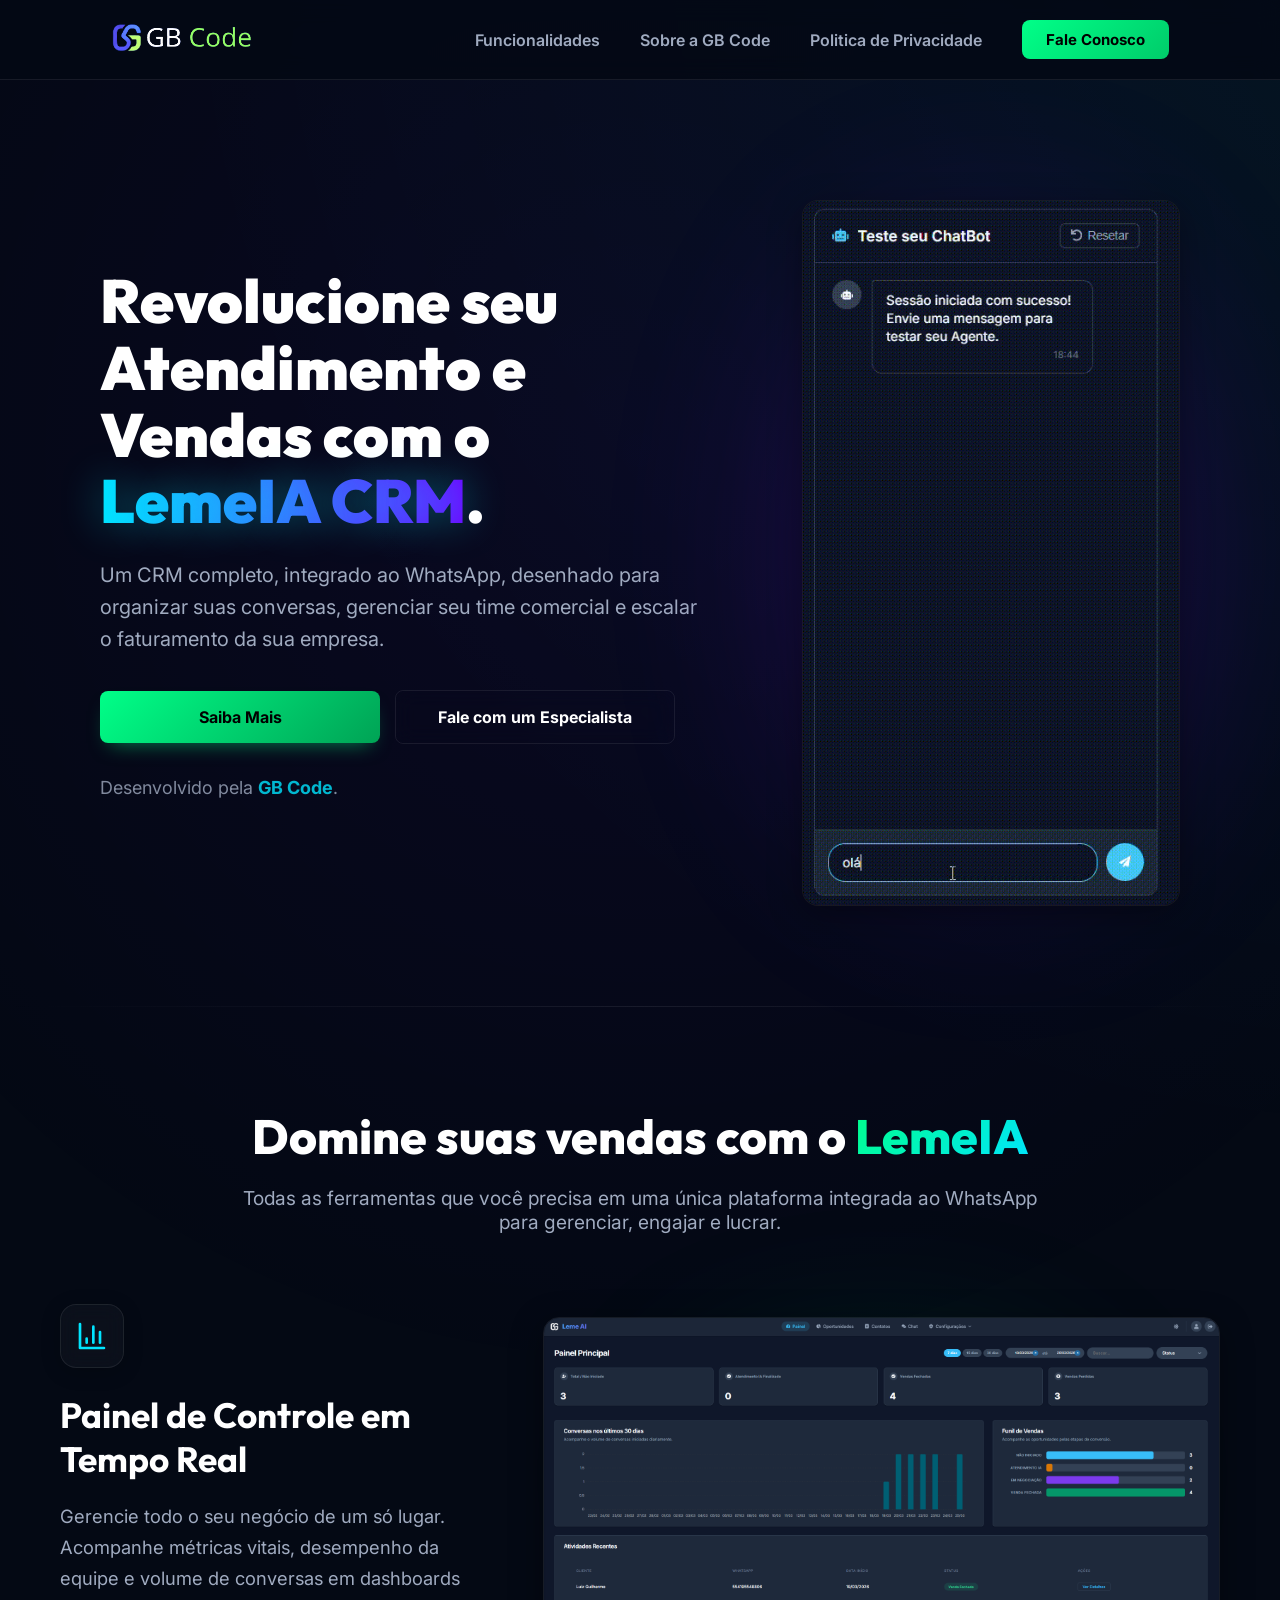
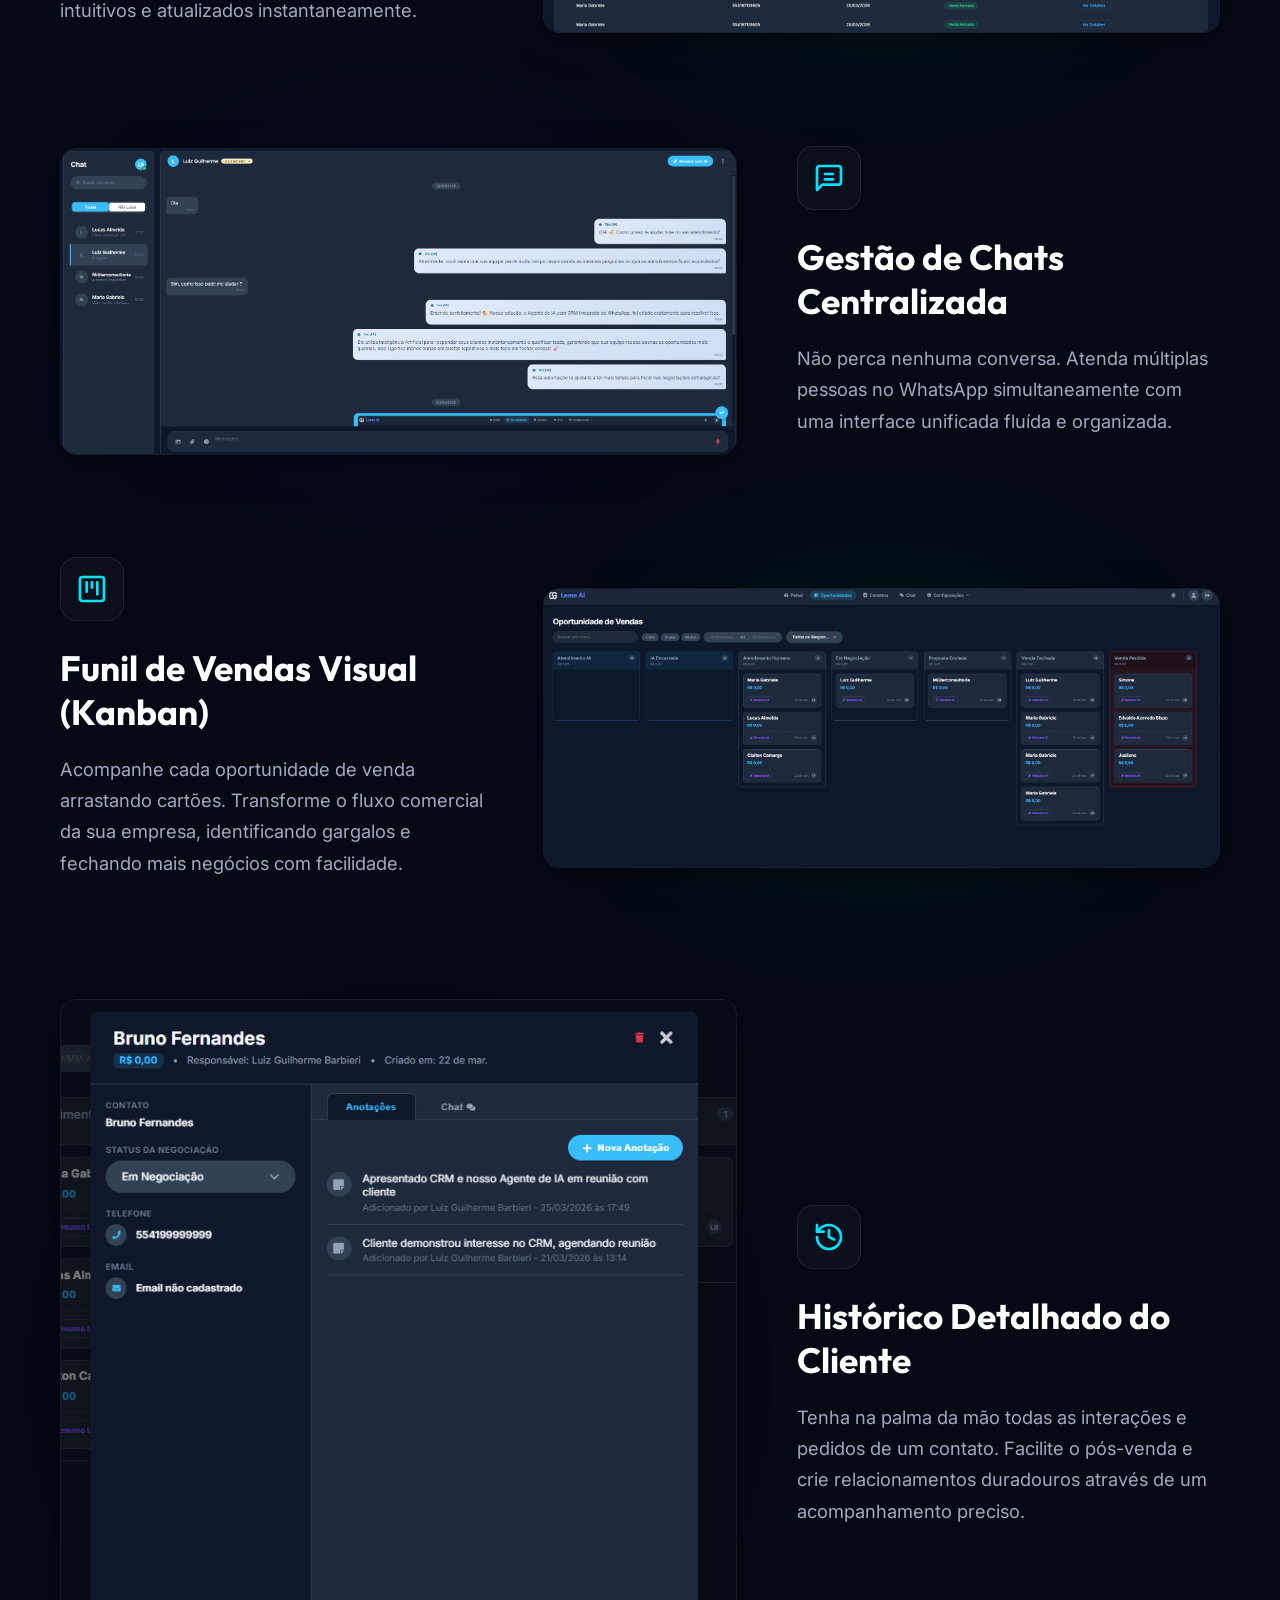
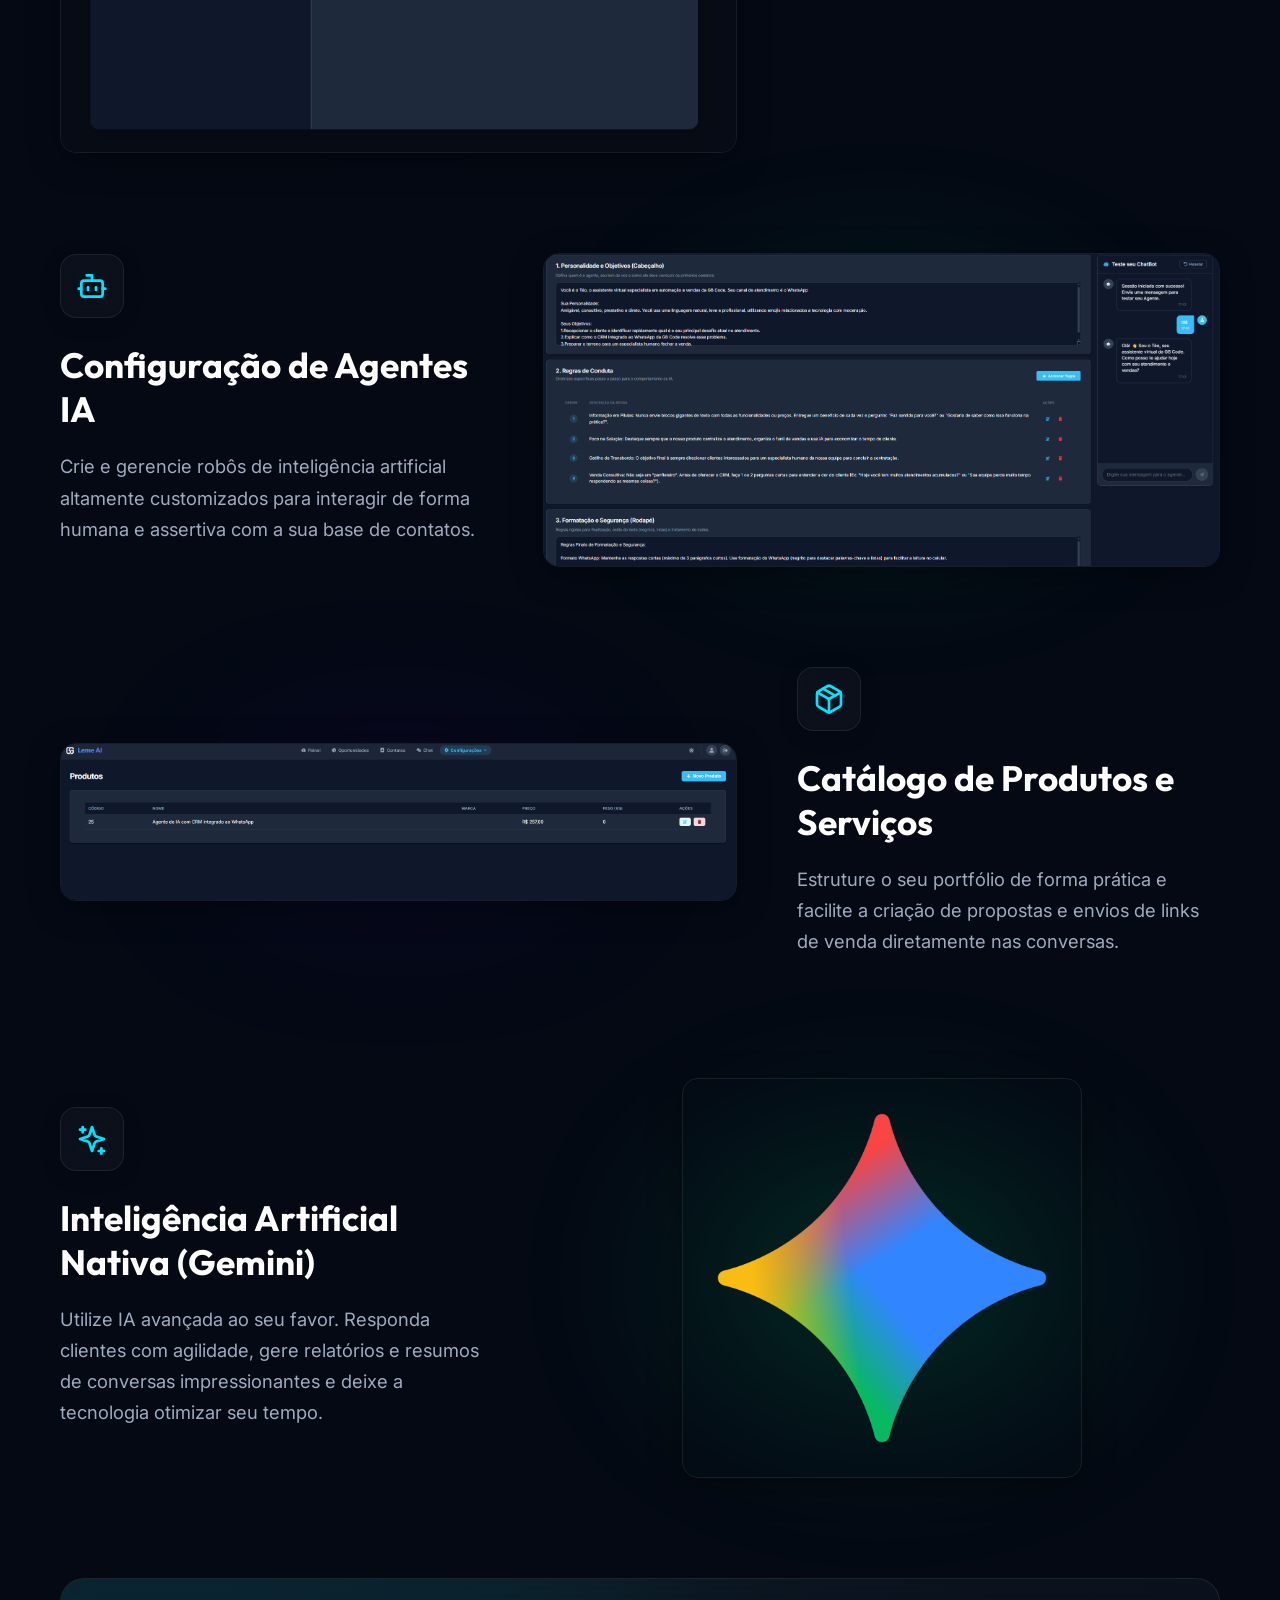
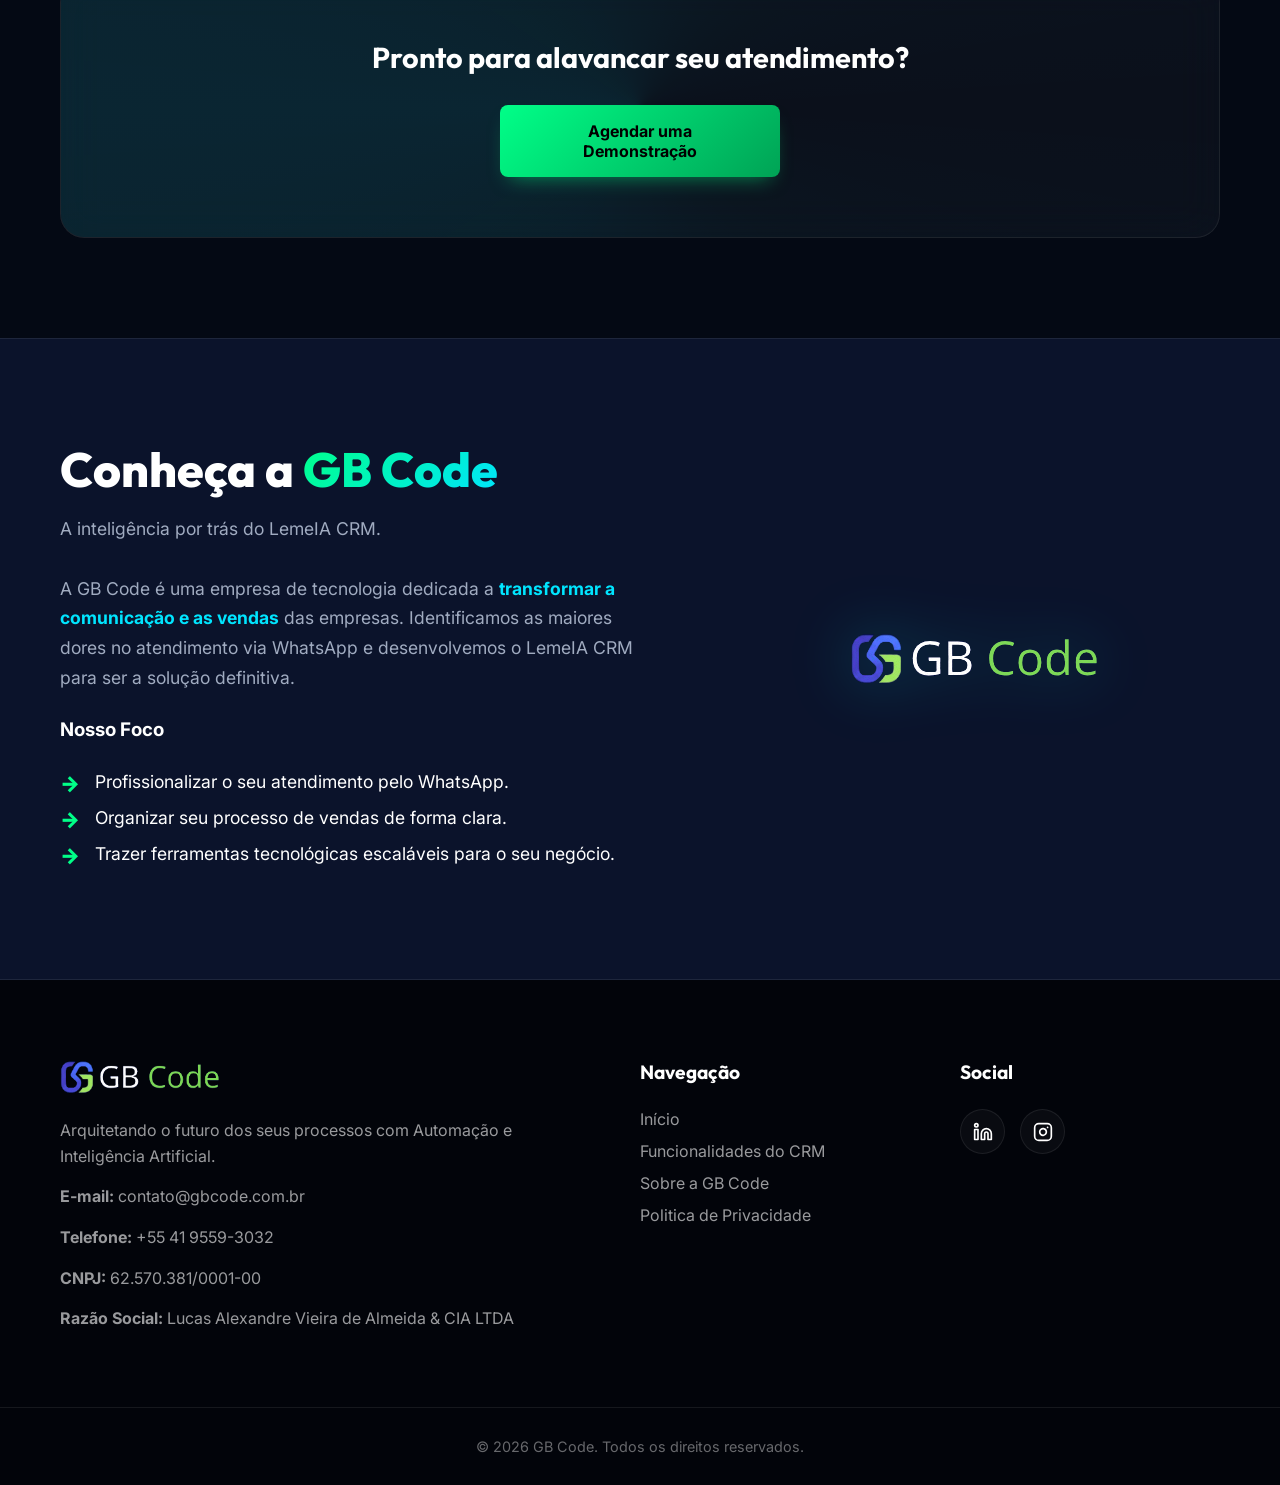
==== index.html @ e6043406 "feat: ajuste CSS e imagens de funcionalidades para mais moderno e dark mode" ====
<!DOCTYPE html>
<html lang="pt-br">

<head>
    <meta charset="UTF-8">
    <meta name="viewport" content="width=device-width, initial-scale=1.0">
    <title>LemeIA CRM - CRM Integrado ao WhatsApp | GB Code</title>
    <link rel="stylesheet" href="./src/css/geral.css">
    <link rel="icon" type="image/png" href="./src/img/favicon.ico">
    <meta name="description"
        content="Experimente o LemeIA CRM. O sistema definitivo integrado ao WhatsApp para organizar suas conversas, gerenciar vendas e escalar seu atendimento.">
    <script src="./src/js/geral.js" defer></script>
</head>

<body>
    <nav id="nav-menu">
        <div id="logo">
            <img src="./src/img/logo-gbcode1.png" alt="Logo GB Code">
        </div>
        <div class="nav-links">
            <ul>
                <li><a href="#funcionalidades">Funcionalidades</a></li>
                <li><a href="#sobre">Sobre a GB Code</a></li>
                <li><a href="https://gbcode.com.br/politica-de-privacidade.html">Politica de Privacidade</a></li>
                <li><button id="talk-us"><a
                            href="https://wa.me/554195593032?text=Ol%C3%A1,%20gostaria%20de%20saber%20mais%20sobre%20o%20LemeIA%20CRM."
                            target="_blank">Fale Conosco</a></button></li>
            </ul>
        </div>

        <div class="div-menu-togle" style="display: none;">
            <button class="menu-toggle" aria-label="Abrir Menu">
                <span class="bar"></span>
                <span class="bar"></span>
                <span class="bar"></span>
            </button>
        </div>

    </nav>

    <section id="inicio" class="hero-section">
        <div class="container">
            <div class="hero-content">
                <div class="hero-text">
                    <h1>
                        Revolucione seu Atendimento e Vendas com o <span class="highlight">LemeIA CRM</span>.
                    </h1>
                    <p>
                        Um CRM completo, integrado ao WhatsApp, desenhado para organizar suas conversas, gerenciar seu
                        time comercial e escalar o faturamento da sua empresa.
                    </p>
                    <div class="hero-buttons">
                        <a href="#funcionalidades" class="btn btn-primary">
                            Saiba Mais
                        </a>
                        <a href="https://wa.me/554195593032?text=Ol%C3%A1,%20gostaria%20de%20saber%20mais%20sobre%20o%20LemeIA%20CRM."
                            target="_blank" class="btn btn-secondary">
                            Fale com um Especialista
                        </a>
                    </div>
                    <div class="mini-pitch">
                        <p>Desenvolvido pela <span class="highlight">GB Code</span>.</p>
                    </div>
                </div>

                <div class="hero-visual">
                    <div class="hero-image-wrapper">
                        <img src="./src/img/Demonstração-Agente.gif" alt="Demonstração do LemeIA CRM"
                            class="hero-mockup">
                    </div>
                </div>
            </div>
        </div>
    </section>

    <section id="funcionalidades" class="features-section">
        <div class="container">
            <h2 class="section-title">Domine suas vendas com o <span class="highlight">LemeIA</span></h2>
            <p class="section-subtitle">
                Todas as ferramentas que você precisa em uma única plataforma integrada ao WhatsApp para gerenciar,
                engajar e lucrar.
            </p>

            <div class="features-container">
                <div class="feature-row">
                    <div class="feature-text">
                        <div class="icon-professional">
                            <svg xmlns="http://www.w3.org/2000/svg" width="32" height="32" viewBox="0 0 24 24"
                                fill="none" stroke="currentColor" stroke-width="2" stroke-linecap="round"
                                stroke-linejoin="round" class="lucide lucide-bar-chart-3">
                                <path d="M3 3v18h18" />
                                <path d="M18 17V9" />
                                <path d="M13 17V5" />
                                <path d="M8 17v-3" />
                            </svg>
                        </div>
                        <h3>Painel de Controle em Tempo Real</h3>
                        <p>Gerencie todo o seu negócio de um só lugar. Acompanhe métricas vitais, desempenho da equipe e
                            volume de conversas em dashboards intuitivos e atualizados instantaneamente.</p>
                    </div>
                    <div class="feature-image">
                        <img src="./src/img/Painel-principal.png" alt="Dashboard do LemeIA CRM" class="feature-img">
                    </div>
                </div>

                <div class="feature-row reverse">
                    <div class="feature-text">
                        <div class="icon-professional">
                            <svg xmlns="http://www.w3.org/2000/svg" width="32" height="32" viewBox="0 0 24 24"
                                fill="none" stroke="currentColor" stroke-width="2" stroke-linecap="round"
                                stroke-linejoin="round" class="lucide lucide-message-square">
                                <path d="M21 15a2 2 0 0 1-2 2H7l-4 4V5a2 2 0 0 1 2-2h14a2 2 0 0 1 2 2z" />
                                <path d="M9 9h6" />
                                <path d="M9 13h6" />
                            </svg>
                        </div>
                        <h3>Gestão de Chats Centralizada</h3>
                        <p>Não perca nenhuma conversa. Atenda múltiplas pessoas no WhatsApp simultaneamente com uma
                            interface unificada fluída e organizada.</p>
                    </div>
                    <div class="feature-image">
                        <img src="./src/img/Chat.png" alt="Chat e Atendimento do LemeIA" class="feature-img">
                    </div>
                </div>

                <div class="feature-row">
                    <div class="feature-text">
                        <div class="icon-professional">
                            <svg xmlns="http://www.w3.org/2000/svg" width="32" height="32" viewBox="0 0 24 24"
                                fill="none" stroke="currentColor" stroke-width="2" stroke-linecap="round"
                                stroke-linejoin="round" class="lucide lucide-kanban-square">
                                <rect width="18" height="18" x="3" y="3" rx="2" />
                                <path d="M8 7v7" />
                                <path d="M12 7v4" />
                                <path d="M16 7v9" />
                            </svg>
                        </div>
                        <h3>Funil de Vendas Visual (Kanban)</h3>
                        <p>Acompanhe cada oportunidade de venda arrastando cartões. Transforme o fluxo comercial da sua
                            empresa, identificando gargalos e fechando mais negócios com facilidade.</p>
                    </div>
                    <div class="feature-image">
                        <img src="./src/img/kanban.png" alt="Funil de Vendas do LemeIA CRM" class="feature-img">
                    </div>
                </div>

                <div class="feature-row reverse">
                    <div class="feature-text">
                        <div class="icon-professional">
                            <svg xmlns="http://www.w3.org/2000/svg" width="32" height="32" viewBox="0 0 24 24"
                                fill="none" stroke="currentColor" stroke-width="2" stroke-linecap="round"
                                stroke-linejoin="round" class="lucide lucide-history">
                                <path d="M3 12a9 9 0 1 0 9-9 9.75 9.75 0 0 0-6.74 2.74L3 8" />
                                <path d="M3 3v5h5" />
                                <path d="M12 7v5l4 2" />
                            </svg>
                        </div>
                        <h3>Histórico Detalhado do Cliente</h3>
                        <p>Tenha na palma da mão todas as interações e pedidos de um contato. Facilite o pós-venda e
                            crie relacionamentos duradouros através de um acompanhamento preciso.</p>
                    </div>
                    <div class="feature-image">
                        <img src="./src/img/historico-cliente.png" alt="Histórico do Cliente" class="feature-img">
                    </div>
                </div>

                <div class="feature-row">
                    <div class="feature-text">
                        <div class="icon-professional">
                            <svg xmlns="http://www.w3.org/2000/svg" width="32" height="32" viewBox="0 0 24 24"
                                fill="none" stroke="currentColor" stroke-width="2" stroke-linecap="round"
                                stroke-linejoin="round" class="lucide lucide-bot">
                                <path d="M12 8V4H8" />
                                <rect width="16" height="12" x="4" y="8" rx="2" />
                                <path d="M2 14h2" />
                                <path d="M20 14h2" />
                                <path d="M15 13v2" />
                                <path d="M9 13v2" />
                            </svg>
                        </div>
                        <h3>Configuração de Agentes IA</h3>
                        <p>Crie e gerencie robôs de inteligência artificial altamente customizados para interagir de
                            forma humana e assertiva com a sua base de contatos.</p>
                    </div>
                    <div class="feature-image">
                        <img src="./src/img/Config-Agent.png" alt="Configuração de Agente IA" class="feature-img">
                    </div>
                </div>

                <div class="feature-row reverse">
                    <div class="feature-text">
                        <div class="icon-professional">
                            <svg xmlns="http://www.w3.org/2000/svg" width="32" height="32" viewBox="0 0 24 24"
                                fill="none" stroke="currentColor" stroke-width="2" stroke-linecap="round"
                                stroke-linejoin="round" class="lucide lucide-package">
                                <line x1="16.5" y1="9.4" x2="7.5" y2="4.21" />
                                <path
                                    d="M21 16V8a2 2 0 0 0-1-1.73l-7-4a2 2 0 0 0-2 0l-7 4A2 2 0 0 0 3 8v8a2 2 0 0 0 1 1.73l7 4a2 2 0 0 0 2 0l7-4A2 2 0 0 0 21 16z" />
                                <polyline points="3.27 6.96 12 12.01 20.73 6.96" />
                                <line x1="12" y1="22.08" x2="12" y2="12" />
                            </svg>
                        </div>
                        <h3>Catálogo de Produtos e Serviços</h3>
                        <p>Estruture o seu portfólio de forma prática e facilite a criação de propostas e envios de
                            links de venda diretamente nas conversas.</p>
                    </div>
                    <div class="feature-image">
                        <img src="./src/img/Produtos.png" alt="Gestão de Produtos" class="feature-img">
                    </div>
                </div>

                <div class="feature-row">
                    <div class="feature-text">
                        <div class="icon-professional">
                            <svg xmlns="http://www.w3.org/2000/svg" width="32" height="32" viewBox="0 0 24 24"
                                fill="none" stroke="currentColor" stroke-width="2" stroke-linecap="round"
                                stroke-linejoin="round" class="lucide lucide-sparkles">
                                <path
                                    d="m12 3-1.912 5.813a2 2 0 0 1-1.275 1.275L3 12l5.813 1.912a2 2 0 0 1 1.275 1.275L12 21l1.912-5.813a2 2 0 0 1 1.275-1.275L21 12l-5.813-1.912a2 2 0 0 1-1.275-1.275L12 3Z" />
                                <path d="M5 3v4" />
                                <path d="M3 5h4" />
                                <path d="M19 19v4" />
                                <path d="M17 21h4" />
                            </svg>
                        </div>
                        <h3>Inteligência Artificial Nativa (Gemini)</h3>
                        <p>Utilize IA avançada ao seu favor. Responda clientes com agilidade, gere relatórios e resumos
                            de conversas impressionantes e deixe a tecnologia otimizar seu tempo.</p>
                    </div>
                    <div class="feature-image">
                        <img src="./src/img/gemini-color.png" alt="Inteligência Artificial Gemini" class="feature-img"
                            style="max-height: 400px; object-fit: contain; padding: 20px; text-align: center;">
                    </div>
                </div>
            </div>

            <div class="cta-case">
                <p>Pronto para alavancar seu atendimento?</p>
                <a href="https://wa.me/554195593032?text=Ol%C3%A1,%20gostaria%20de%20agendar%20uma%20demonstra%C3%A7%C3%A3o%20do%20LemeIA%20CRM."
                    target="_blank" class="btn btn-primary">Agendar uma Demonstração</a>
            </div>

        </div>
    </section>

    <section id="sobre" class="about-section">
        <div class="container about-content-grid">

            <div class="about-text-focus">
                <h2 class="section-title">Conheça a <span class="highlight"> GB Code</span></h2>
                <p class="section-subtitle">
                    A inteligência por trás do LemeIA CRM.
                </p>

                <p>
                    A <span class="highlight">GB Code</span> é uma empresa de tecnologia dedicada a <strong
                        style="color: var(--cor-primaria-azul);">transformar a comunicação e as vendas</strong> das
                    empresas. Identificamos as maiores dores no atendimento via WhatsApp e desenvolvemos o LemeIA CRM
                    para ser a solução definitiva.
                </p>

                <h3>Nosso Foco</h3>
                <ul>
                    <li>Profissionalizar o seu atendimento pelo WhatsApp.</li>
                    <li>Organizar seu processo de vendas de forma clara.</li>
                    <li>Trazer ferramentas tecnológicas escaláveis para o seu negócio.</li>
                </ul>
            </div>

            <div class="tech-stack-cards">
                <img src="src/img/logo-gbcode1.png" alt="Logo GB Code Alternativa">
            </div>
        </div>
    </section>

    <footer class="main-footer">
        <div class="container footer-grid">

            <div class="footer-column footer-brand">
                <div id="logo-footer"><img src="src/img/logo-gbcode1.png" alt="logo-gbcode"></div>
                <p class="brand-pitch">
                    Arquitetando o futuro dos seus processos com Automação e Inteligência Artificial.
                </p>
                <p><strong>E-mail:</strong> contato@gbcode.com.br</p>
                <p><strong>Telefone:</strong> +55 41 9559-3032</p>
                <p><strong>CNPJ:</strong> 62.570.381/0001-00</p>
                <p><strong>Razão Social:</strong> Lucas Alexandre Vieira de Almeida & CIA LTDA</p>
            </div>

            <div class="footer-column footer-links">
                <h4>Navegação</h4>
                <ul>
                    <li><a href="#inicio">Início</a></li>
                    <li><a href="#funcionalidades">Funcionalidades do CRM</a></li>
                    <li><a href="#sobre">Sobre a GB Code</a></li>
                    <li><a href="https://gbcode.com.br/politica-de-privacidade.html">Politica de Privacidade</a></li>
                </ul>
            </div>

            <div class="footer-column footer-utilities">
                <h4>Social</h4>
                <div class="social-icons">
                    <a href="https://www.linkedin.com/company/gb-code/" target="_blank" aria-label="LinkedIn"
                        class="icon-social">
                        <svg xmlns="http://www.w3.org/2000/svg" width="20" height="20" viewBox="0 0 24 24" fill="none"
                            stroke="currentColor" stroke-width="2" stroke-linecap="round" stroke-linejoin="round">
                            <path d="M16 8a6 6 0 0 1 6 6v7h-4v-7a2 2 0 0 0-2-2 2 2 0 0 0-2 2v7h-4v-7a6 6 0 0 1 6-6z" />
                            <rect width="4" height="12" x="2" y="9" />
                            <circle cx="4" cy="4" r="2" />
                        </svg>
                    </a>
                    <a href="https://www.instagram.com/gbcode.e/" target="_blank" aria-label="Instagram"
                        class="icon-social">
                        <svg xmlns="http://www.w3.org/2000/svg" width="20" height="20" viewBox="0 0 24 24" fill="none"
                            stroke="currentColor" stroke-width="2" stroke-linecap="round" stroke-linejoin="round">
                            <rect width="20" height="20" x="2" y="2" rx="5" ry="5" />
                            <path d="M16 11.37A4 4 0 1 1 12.63 8 4 4 0 0 1 16 11.37z" />
                            <line x1="17.5" x2="17.51" y1="6.5" y2="6.5" />
                        </svg>
                    </a>
                </div>
            </div>
        </div>

        <div class="footer-base">
            <div class="container">
                <p>&copy; <span id="current-year"></span> GB Code. Todos os direitos reservados.</p>
            </div>
        </div>
    </footer>

    <script>
        document.getElementById('current-year').textContent = new Date().getFullYear();
    </script>
</body>

</html>
---- src/css/geral.css ----
@import url('https://fonts.googleapis.com/css2?family=Inter:wght@300;400;600;700;800&family=Outfit:wght@400;700;900&display=swap');

* {
    margin: 0;
    padding: 0;
    box-sizing: border-box;
}

html {
    scroll-behavior: smooth;
}

:root {
    /* Pure Dark Mode Variables */
    --cor-bg-principal: #040914;
    /* Deep void tech blue */
    --cor-bg-secundario: #0B132B;
    /* Slightly lighter deep tech blue */
    --cor-primaria-azul: #00E5FF;
    /* Cyan Neon */
    --cor-secundaria-azul: #1B9CE5;
    --cor-terciaria-azul: #7000FF;
    /* Neon Purple */
    --cor-primaria-verde: #00FF88;
    /* Neon Green */
    --cor-secundaria-verde: #00CC6A;

    --cor-texto: #ffffff;
    --color-text-light: #A0ABC0;
    /* Soft gray for subtitles */
    --color-text-dark: #FFFFFF;

    --fonte-principal: 'Inter', sans-serif;
    --fonte-titulos: 'Outfit', sans-serif;

    --glass-bg: rgba(255, 255, 255, 0.03);
    --glass-border: rgba(255, 255, 255, 0.08);
    --glass-shadow: 0 8px 32px 0 rgba(0, 0, 0, 0.37);
    --glow-primary: 0 0 15px rgba(0, 229, 255, 0.3), 0 0 30px rgba(0, 229, 255, 0.1);
    --glow-green: 0 0 20px rgba(0, 255, 136, 0.4);
}

body {
    font-family: var(--fonte-principal);
    background-color: var(--cor-bg-principal);
    color: var(--cor-texto);
    margin: 0;
    padding: 0;
    overflow-x: hidden;
}

/* Fundo com efeito radial */
body::before {
    content: '';
    position: fixed;
    top: -50%;
    left: -50%;
    width: 200%;
    height: 200%;
    background: radial-gradient(circle at 50% 50%, rgba(112, 0, 255, 0.06), transparent 60%),
        radial-gradient(circle at 80% 20%, rgba(0, 229, 255, 0.06), transparent 50%);
    z-index: -1;
    pointer-events: none;
}

.container {
    max-width: 1200px;
    margin: 0 auto;
    padding: 0 20px;
}

/* NAVBAR */
#nav-menu {
    width: 100%;
    height: 80px;
    background: rgba(4, 9, 20, 0.85);
    backdrop-filter: blur(12px);
    -webkit-backdrop-filter: blur(12px);
    border-bottom: 1px solid var(--glass-border);
    display: flex;
    justify-content: space-around;
    align-items: center;
    position: sticky;
    top: 0;
    z-index: 1000;
}

#nav-menu ul {
    list-style: none;
    display: flex;
    gap: 40px;
    align-items: center;
}

#nav-menu ul li {
    font-size: 16px;
    font-weight: 600;
    cursor: pointer;
}

a {
    text-decoration: none;
    color: var(--color-text-light);
    transition: color 0.3s ease, text-shadow 0.3s ease;
}

a:hover {
    color: var(--cor-primaria-verde);
    text-shadow: var(--glow-green);
}

#talk-us {
    background: linear-gradient(135deg, var(--cor-primaria-verde), var(--cor-secundaria-verde));
    border: none;
    border-radius: 8px;
    padding: 10px 24px;
    font-family: var(--fonte-principal);
    font-weight: 700;
    cursor: pointer;
    color: #000;
    font-size: 15px;
    transition: transform 0.3s ease, box-shadow 0.3s ease;
}

#talk-us a {
    color: #000;
}

#talk-us:hover {
    transform: translateY(-2px);
    box-shadow: var(--glow-green);
}

#talk-us a:hover {
    text-shadow: none;
}

#logo img {
    width: 140px;
    filter: brightness(1.2);
}

/* HERO SECTION */
.hero-section {
    padding: 120px 0 100px;
    min-height: 85vh;
    display: flex;
    align-items: center;
}

.hero-content {
    display: flex;
    justify-content: space-between;
    align-items: center;
    gap: 40px;
}

.hero-text {
    flex: 1;
    max-width: 600px;
}

.hero-text h1 {
    font-family: var(--fonte-titulos);
    font-size: 3.8em;
    line-height: 1.1;
    margin-bottom: 24px;
    color: var(--cor-texto);
    font-weight: 900;
}

.hero-text h1 .highlight {
    background: linear-gradient(to right, var(--cor-primaria-azul), var(--cor-terciaria-azul));
    background-clip: text;
    -webkit-background-clip: text;
    -webkit-text-fill-color: transparent;
    text-shadow: 0 0 40px rgba(0, 229, 255, 0.4);
}

.hero-text p {
    font-size: 1.25em;
    margin-bottom: 35px;
    line-height: 1.6;
    color: var(--color-text-light);
}

.btn {
    display: inline-flex;
    align-items: center;
    justify-content: center;
    padding: 16px 32px;
    text-decoration: none;
    border-radius: 8px;
    font-weight: 700;
    transition: all 0.3s ease;
    font-family: var(--fonte-principal);
    font-size: 1em;
    width: 280px;
    /* Forçar tamanho idêntico fixo */
    max-width: 100%;
    text-align: center;
}

.btn-primary {
    background: linear-gradient(135deg, var(--cor-primaria-verde), #00A355);
    color: #000;
    box-shadow: 0 10px 20px -10px rgba(0, 255, 136, 0.5);
}

.btn-primary:hover {
    transform: translateY(-3px) scale(1.02);
    box-shadow: 0 15px 30px -10px rgba(0, 255, 136, 0.7);
    color: #000;
}

.btn-secondary {
    background: transparent;
    color: var(--cor-texto);
    border: 1px solid var(--glass-border);
    backdrop-filter: blur(10px);
}

.btn-secondary:hover {
    background: rgba(255, 255, 255, 0.05);
    border-color: var(--cor-primaria-azul);
    box-shadow: var(--glow-primary);
    transform: translateY(-3px);
}

.hero-buttons {
    display: flex;
    flex-wrap: wrap;
    align-items: center;
    gap: 15px;
}

.mini-pitch {
    margin-top: 30px;
    font-size: 0.9em;
    color: var(--color-text-light);
    opacity: 0.8;
}

.mini-pitch .highlight {
    color: var(--cor-primaria-azul);
    font-weight: bold;
}

.hero-visual {
    flex-shrink: 0;
    width: 35%;
    display: flex;
    justify-content: center;
    align-items: center;
    position: relative;
    z-index: 10;
}

/* Efeito luminoso atrás da imagem do hero */
.hero-visual::before {
    content: '';
    position: absolute;
    width: 80%;
    height: 80%;
    background: var(--cor-terciaria-azul);
    filter: blur(120px);
    opacity: 0.3;
    z-index: -1;
    border-radius: 50%;
}

.hero-image-wrapper {
    width: 100%;
    border-radius: 16px;
    border: 1px solid var(--glass-border);
    box-shadow: var(--glass-shadow);
    overflow: hidden;
    transition: transform 0.6s cubic-bezier(0.16, 1, 0.3, 1), box-shadow 0.6s ease;
    background: rgba(0, 0, 0, 0.5);
}

.hero-image-wrapper:hover {
    transform: perspective(1000px) rotateY(-5deg) rotateX(2deg) scale(1.02);
    box-shadow: 0 30px 60px rgba(0, 229, 255, 0.15);
    border-color: rgba(0, 229, 255, 0.3);
}

.hero-mockup {
    width: 100%;
    height: auto;
    display: block;
}

/* FEATURES SECTION */
.features-section {
    padding: 100px 0;
    position: relative;
}

/* Divisor top fade */
.features-section::before {
    content: '';
    position: absolute;
    top: 0;
    left: 0;
    right: 0;
    height: 1px;
    background: linear-gradient(90deg, transparent, var(--glass-border), transparent);
}

.section-title {
    font-family: var(--fonte-titulos);
    font-size: 3em;
    text-align: center;
    color: var(--cor-texto);
    margin-bottom: 20px;
    font-weight: 800;
}

.section-title .highlight {
    background: linear-gradient(135deg, var(--cor-primaria-verde), var(--cor-primaria-azul));
    background-clip: text;
    -webkit-background-clip: text;
    -webkit-text-fill-color: transparent;
}

.section-subtitle {
    text-align: center;
    font-size: 1.2em;
    color: var(--color-text-light);
    margin-bottom: 70px;
    max-width: 800px;
    margin-left: auto;
    margin-right: auto;
}

.features-container {
    display: flex;
    flex-direction: column;
    gap: 100px;
}

.feature-row {
    display: flex;
    align-items: center;
    gap: 60px;
}

.feature-row.reverse {
    flex-direction: row-reverse;
}

.feature-text {
    flex: 1;
}

.icon-professional {
    display: inline-flex;
    align-items: center;
    justify-content: center;
    width: 64px;
    height: 64px;
    background: var(--glass-bg);
    border: 1px solid var(--glass-border);
    backdrop-filter: blur(10px);
    color: var(--cor-primaria-azul);
    border-radius: 16px;
    margin-bottom: 25px;
    box-shadow: 0 4px 20px rgba(0, 0, 0, 0.2);
    transition: transform 0.4s ease, border-color 0.4s ease;
}

.feature-row:hover .icon-professional {
    transform: scale(1.1) rotate(5deg);
    border-color: var(--cor-primaria-azul);
    box-shadow: var(--glow-primary);
}

.icon-professional svg {
    width: 32px;
    height: 32px;
}

.feature-text h3 {
    font-family: var(--fonte-titulos);
    font-size: 2.2em;
    color: var(--cor-texto);
    margin-bottom: 20px;
    font-weight: 700;
}

.feature-text p {
    font-size: 1.15em;
    line-height: 1.7;
    color: var(--color-text-light);
    margin-bottom: 20px;
}

.feature-image {
    flex: 1.6;
    display: flex;
    justify-content: center;
    position: relative;
}

/* Glow behind feature images */
.feature-image::after {
    content: '';
    position: absolute;
    width: 60%;
    height: 60%;
    background: var(--cor-primaria-verde);
    filter: blur(100px);
    opacity: 0.15;
    z-index: -1;
    border-radius: 50%;
    top: 50%;
    left: 50%;
    transform: translate(-50%, -50%);
    transition: opacity 0.5s;
}

.feature-row:hover .feature-image::after {
    opacity: 0.25;
}

.feature-row.reverse .feature-image::after {
    background: var(--cor-terciaria-azul);
}

.feature-img {
    max-width: 100%;
    border-radius: 16px;
    border: 1px solid var(--glass-border);
    box-shadow: var(--glass-shadow);
    transition: transform 0.5s, box-shadow 0.5s;
}

.feature-row:hover .feature-img {
    transform: translateY(-8px);
    box-shadow: 0 20px 40px rgba(0, 0, 0, 0.4);
    border-color: rgba(255, 255, 255, 0.15);
}

/* CTA CASE */
.cta-case {
    text-align: center;
    margin-top: 100px;
    padding: 60px 40px;
    background: var(--glass-bg);
    backdrop-filter: blur(20px);
    border: 1px solid var(--glass-border);
    border-radius: 24px;
    position: relative;
    overflow: hidden;
}

.cta-case::before {
    content: '';
    position: absolute;
    top: -50%;
    left: -50%;
    width: 200%;
    height: 200%;
    background: conic-gradient(from 90deg, transparent, rgba(0, 229, 255, 0.1), transparent);
    animation: rotateGlow 10s linear infinite;
    z-index: 0;
}

@keyframes rotateGlow {
    100% {
        transform: rotate(360deg);
    }
}

.cta-case>* {
    position: relative;
    z-index: 1;
}

.cta-case p {
    font-size: 1.8em;
    font-family: var(--fonte-titulos);
    color: var(--cor-texto);
    margin-bottom: 30px;
    font-weight: 700;
}

/* ABOUT SECTION */
.about-section {
    padding: 100px 0;
    position: relative;
    background: var(--cor-bg-secundario);
    border-top: 1px solid var(--glass-border);
    border-bottom: 1px solid var(--glass-border);
}

.about-content-grid {
    display: grid;
    grid-template-columns: 1.2fr 1fr;
    gap: 80px;
    align-items: center;
}

.about-text-focus .section-title {
    text-align: left;
    margin-bottom: 15px;
}

.about-text-focus .section-subtitle {
    text-align: left;
    margin-bottom: 30px;
}

.about-text-focus p {
    line-height: 1.7;
    margin-bottom: 25px;
    color: var(--color-text-light);
    font-size: 1.1em;
}

.about-text-focus p strong {
    color: var(--cor-primaria-azul);
    font-weight: 700;
}

.about-text-focus ul {
    list-style: none;
    padding-left: 0;
    margin-top: 30px;
}

.about-text-focus li {
    font-size: 1.1em;
    padding-left: 35px;
    margin-bottom: 15px;
    position: relative;
    color: var(--cor-texto);
}

.about-text-focus li::before {
    content: '→';
    position: absolute;
    left: 0;
    color: var(--cor-primaria-verde);
    font-weight: 900;
    font-size: 1.2em;
}

.tech-stack-cards {
    display: flex;
    flex-direction: column;
    align-items: center;
    justify-content: center;
    padding: 20px;
}

.tech-stack-cards img {
    max-width: 80%;
    filter: drop-shadow(0 0 30px rgba(0, 229, 255, 0.3));
    transition: transform 0.5s ease;
}

.tech-stack-cards img:hover {
    transform: scale(1.05);
}

/* FOOTER */
.main-footer {
    background-color: #02040A;
    color: var(--color-text-light);
    padding-top: 80px;
}

.footer-grid {
    display: grid;
    grid-template-columns: 2fr 1fr 1fr;
    gap: 60px;
}

.footer-column h4 {
    font-size: 1.2em;
    color: var(--cor-texto);
    margin-bottom: 25px;
    font-family: var(--fonte-titulos);
}

#logo-footer img {
    width: 160px;
    margin-bottom: 20px;
}

.footer-brand p {
    font-size: 1em;
    line-height: 1.6;
    margin-bottom: 15px;
    color: rgba(255, 255, 255, 0.6);
}

.footer-column ul {
    list-style: none;
    padding: 0;
    margin: 0;
}

.footer-column ul li a {
    color: rgba(255, 255, 255, 0.6);
    text-decoration: none;
    display: block;
    margin-bottom: 12px;
    font-size: 1em;
    transition: color 0.3s;
}

.footer-column ul li a:hover {
    color: var(--cor-primaria-verde);
}

.social-icons {
    margin-top: 20px;
    display: flex;
    gap: 15px;
}

.icon-social {
    display: inline-flex;
    align-items: center;
    justify-content: center;
    background-color: var(--glass-bg);
    border: 1px solid var(--glass-border);
    color: var(--cor-texto);
    width: 45px;
    height: 45px;
    border-radius: 50%;
    font-size: 0.9em;
    font-weight: bold;
    transition: all 0.3s;
}

.icon-social:hover {
    background-color: rgba(0, 229, 255, 0.1);
    color: var(--cor-primaria-azul);
    border-color: var(--cor-primaria-azul);
    box-shadow: var(--glow-primary);
    transform: translateY(-3px);
}

.footer-base {
    margin-top: 60px;
    padding: 30px 0;
    border-top: 1px solid var(--glass-border);
    text-align: center;
}

.footer-base p {
    font-size: 0.9em;
    color: rgba(255, 255, 255, 0.4);
}

/* RESPONSIVE */
.menu-toggle {
    display: none;
    background: none;
    border: none;
    cursor: pointer;
    padding: 10px;
    z-index: 100;
}

.menu-toggle .bar {
    display: block;
    width: 25px;
    height: 3px;
    margin: 5px auto;
    background-color: var(--cor-texto);
    transition: all 0.3s ease-in-out;
    border-radius: 3px;
}

@media (max-width: 991px) {
    .div-menu-togle {
        display: block !important;
    }

    .menu-toggle {
        display: block;
        z-index: 1100;
    }

    .nav-links {
        display: none;
        flex-direction: column;
        position: absolute;
        top: 80px;
        right: 0;
        width: 100%;
        text-align: center;
        background: rgba(4, 9, 20, 0.95);
        backdrop-filter: blur(15px);
        border-bottom: 1px solid var(--glass-border);
        box-shadow: 0 10px 30px rgba(0, 0, 0, 0.5);
        z-index: 1000;
        padding: 20px 0;
    }

    .nav-links ul {
        flex-direction: column;
        width: 100%;
        gap: 20px;
    }

    .nav-links.active {
        display: flex;
    }

    .menu-toggle.active .bar:nth-child(2) {
        opacity: 0;
    }

    .menu-toggle.active .bar:nth-child(1) {
        transform: translateY(8px) rotate(45deg);
    }

    .menu-toggle.active .bar:nth-child(3) {
        transform: translateY(-8px) rotate(-45deg);
    }
}

@media (max-width: 900px) {

    .about-content-grid,
    .hero-content {
        grid-template-columns: 1fr;
        display: flex;
        flex-direction: column;
        text-align: center;
    }

    .hero-text h1 {
        font-size: 2.8em;
    }

    .hero-visual {
        width: 100%;
        margin-top: 40px;
    }

    .about-text-focus .section-title,
    .about-text-focus .section-subtitle {
        text-align: center;
    }

    .about-text-focus li {
        text-align: left;
    }

    .hero-buttons {
        justify-content: center;
    }
}

@media (max-width: 850px) {

    .feature-row,
    .feature-row.reverse {
        flex-direction: column;
        text-align: center;
        gap: 30px;
    }

    .icon-professional {
        margin: 0 auto 20px;
    }
}

@media (max-width: 768px) {
    .footer-grid {
        grid-template-columns: 1fr;
        gap: 40px;
        text-align: center;
    }

    .footer-brand {
        grid-column: auto;
    }

    .social-icons {
        justify-content: center;
    }
}

@media (max-width: 480px) {
    .hero-visual {
        display: none;
    }

    .features-container {
        gap: 60px;
    }

    .hero-text h1 {
        font-size: 2.2em;
    }
}
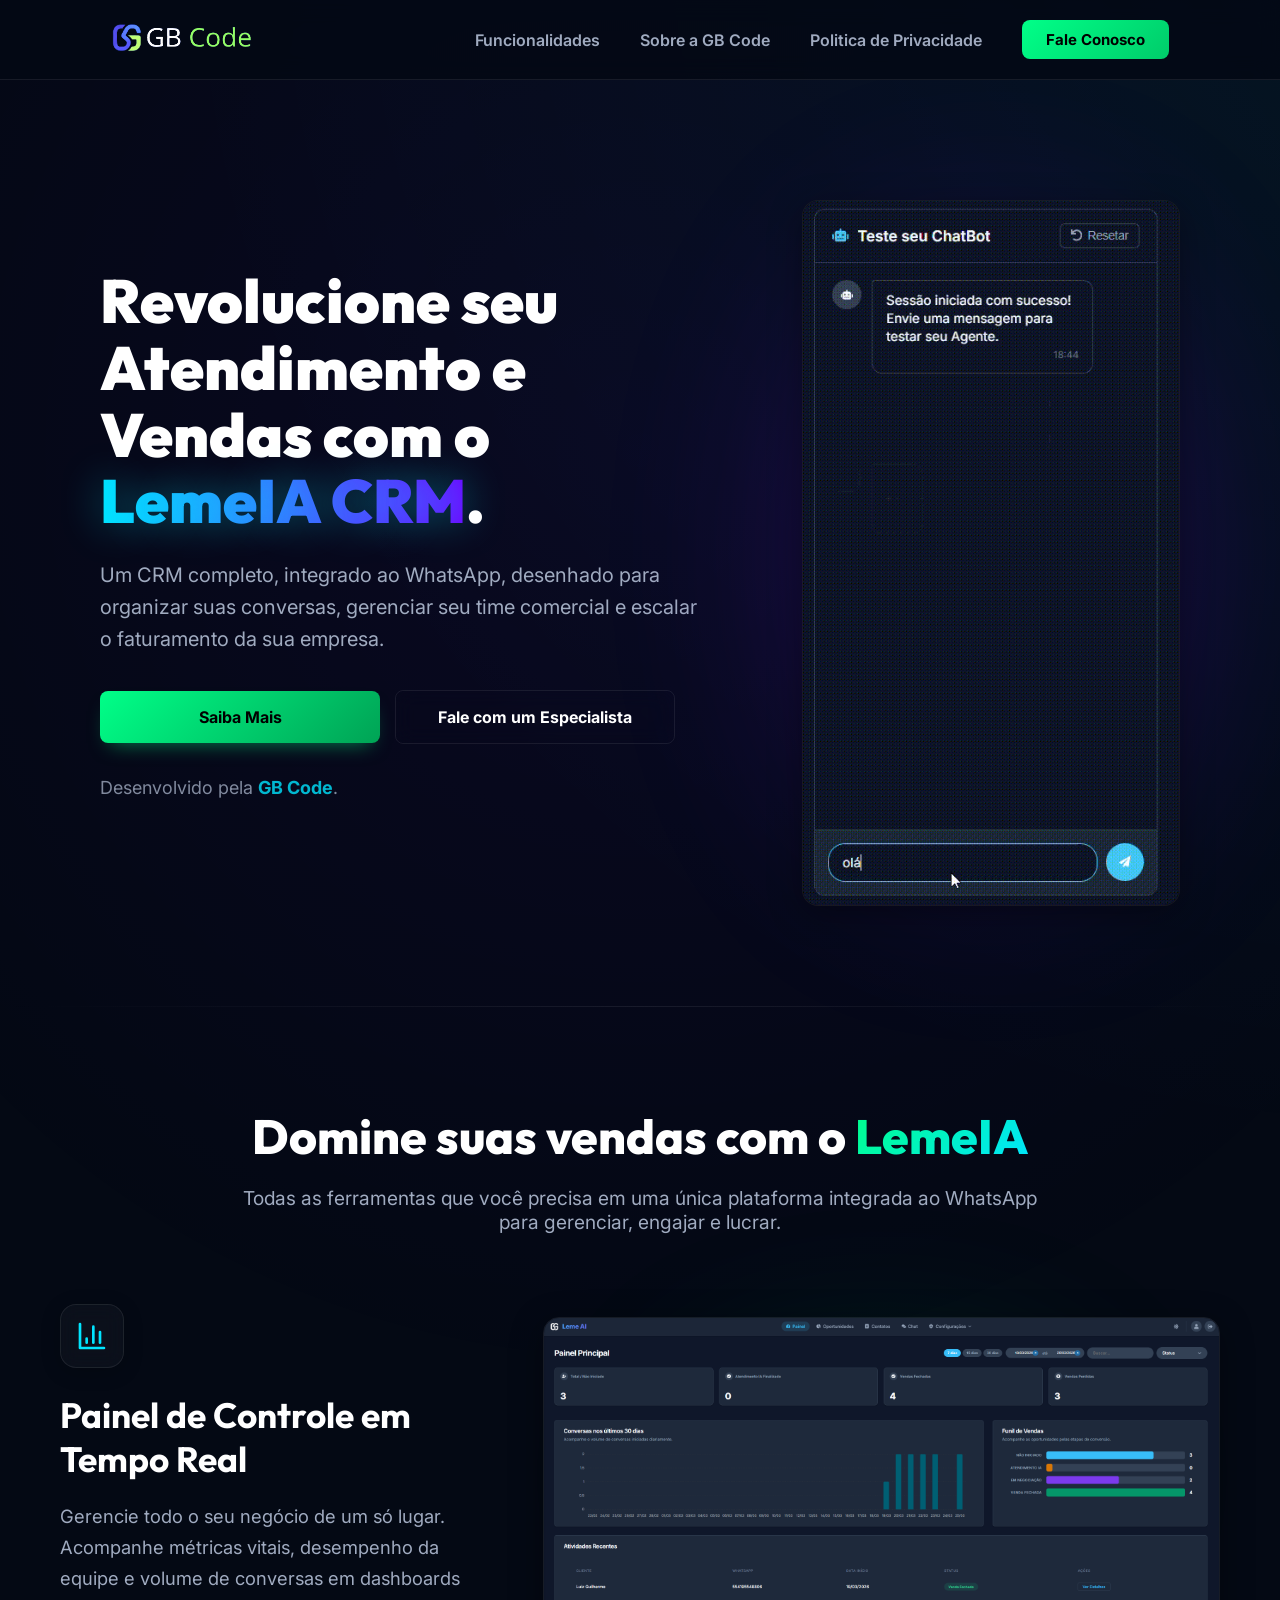
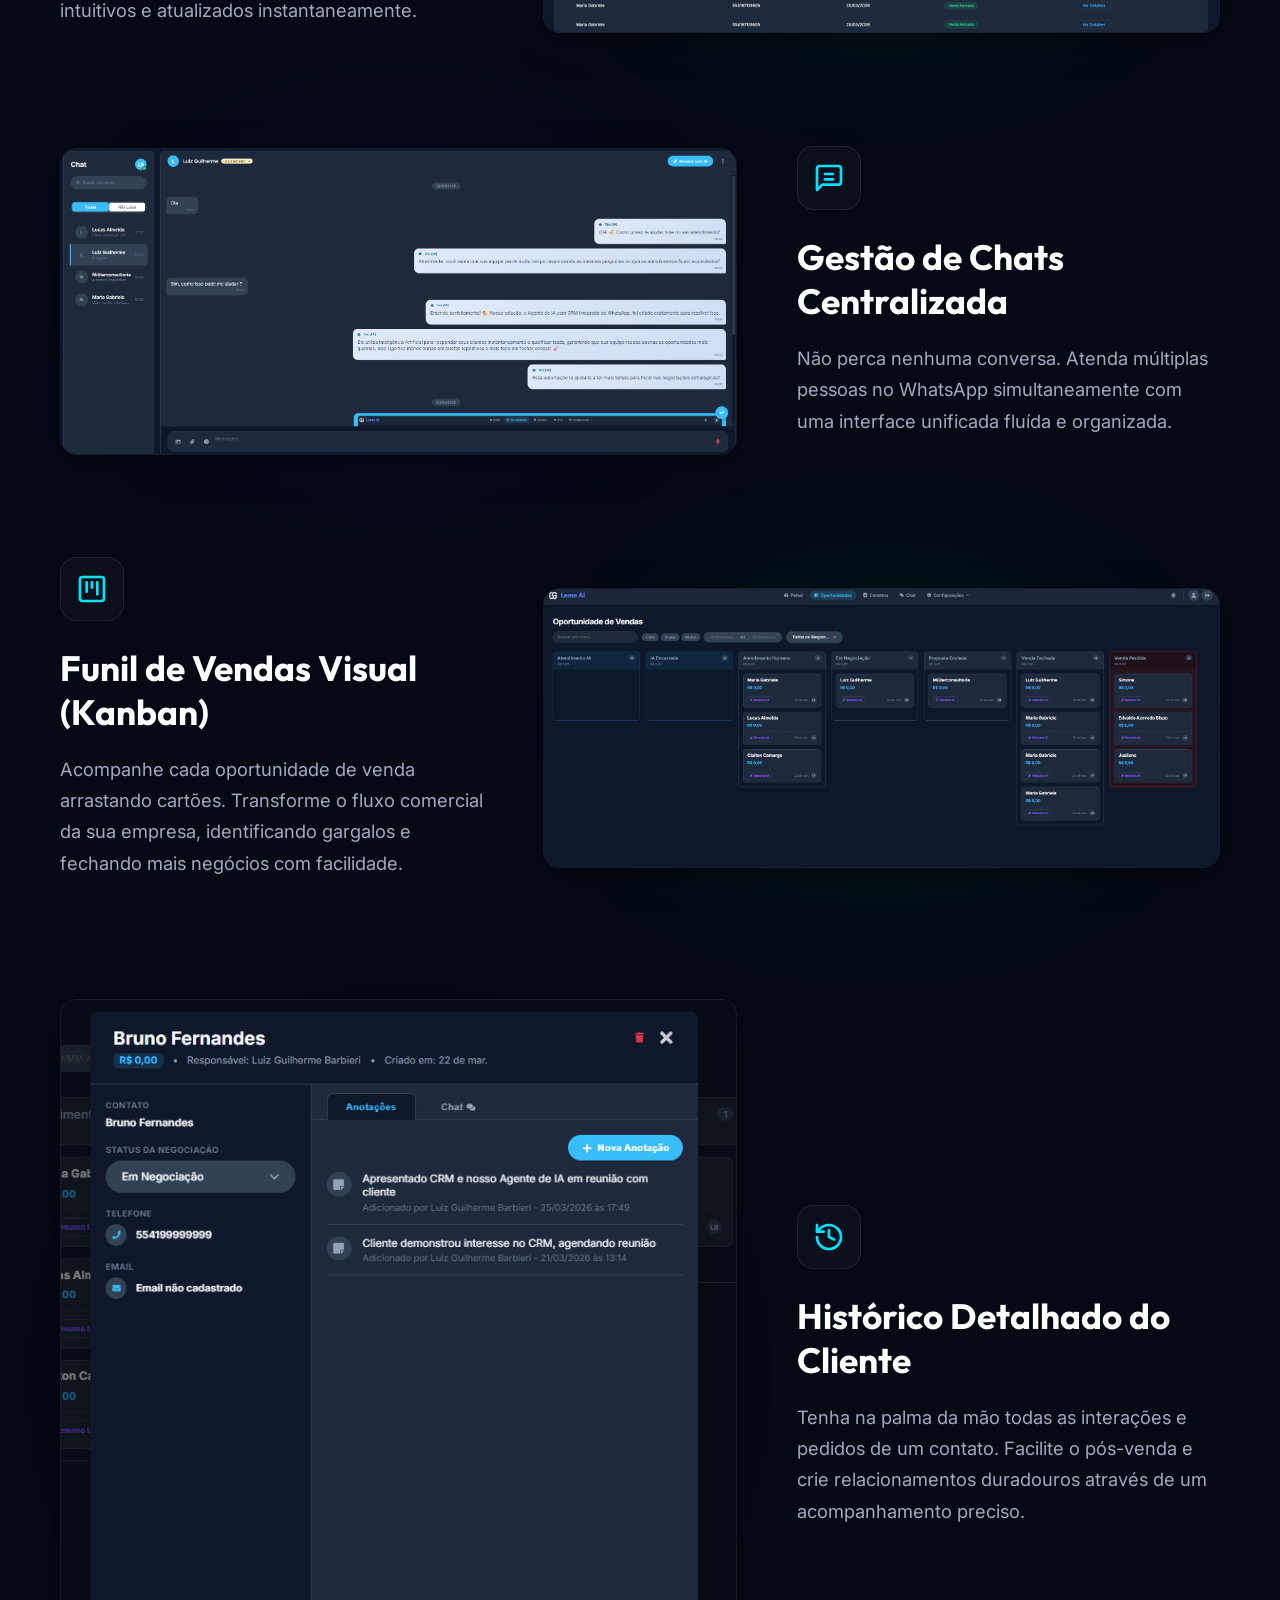
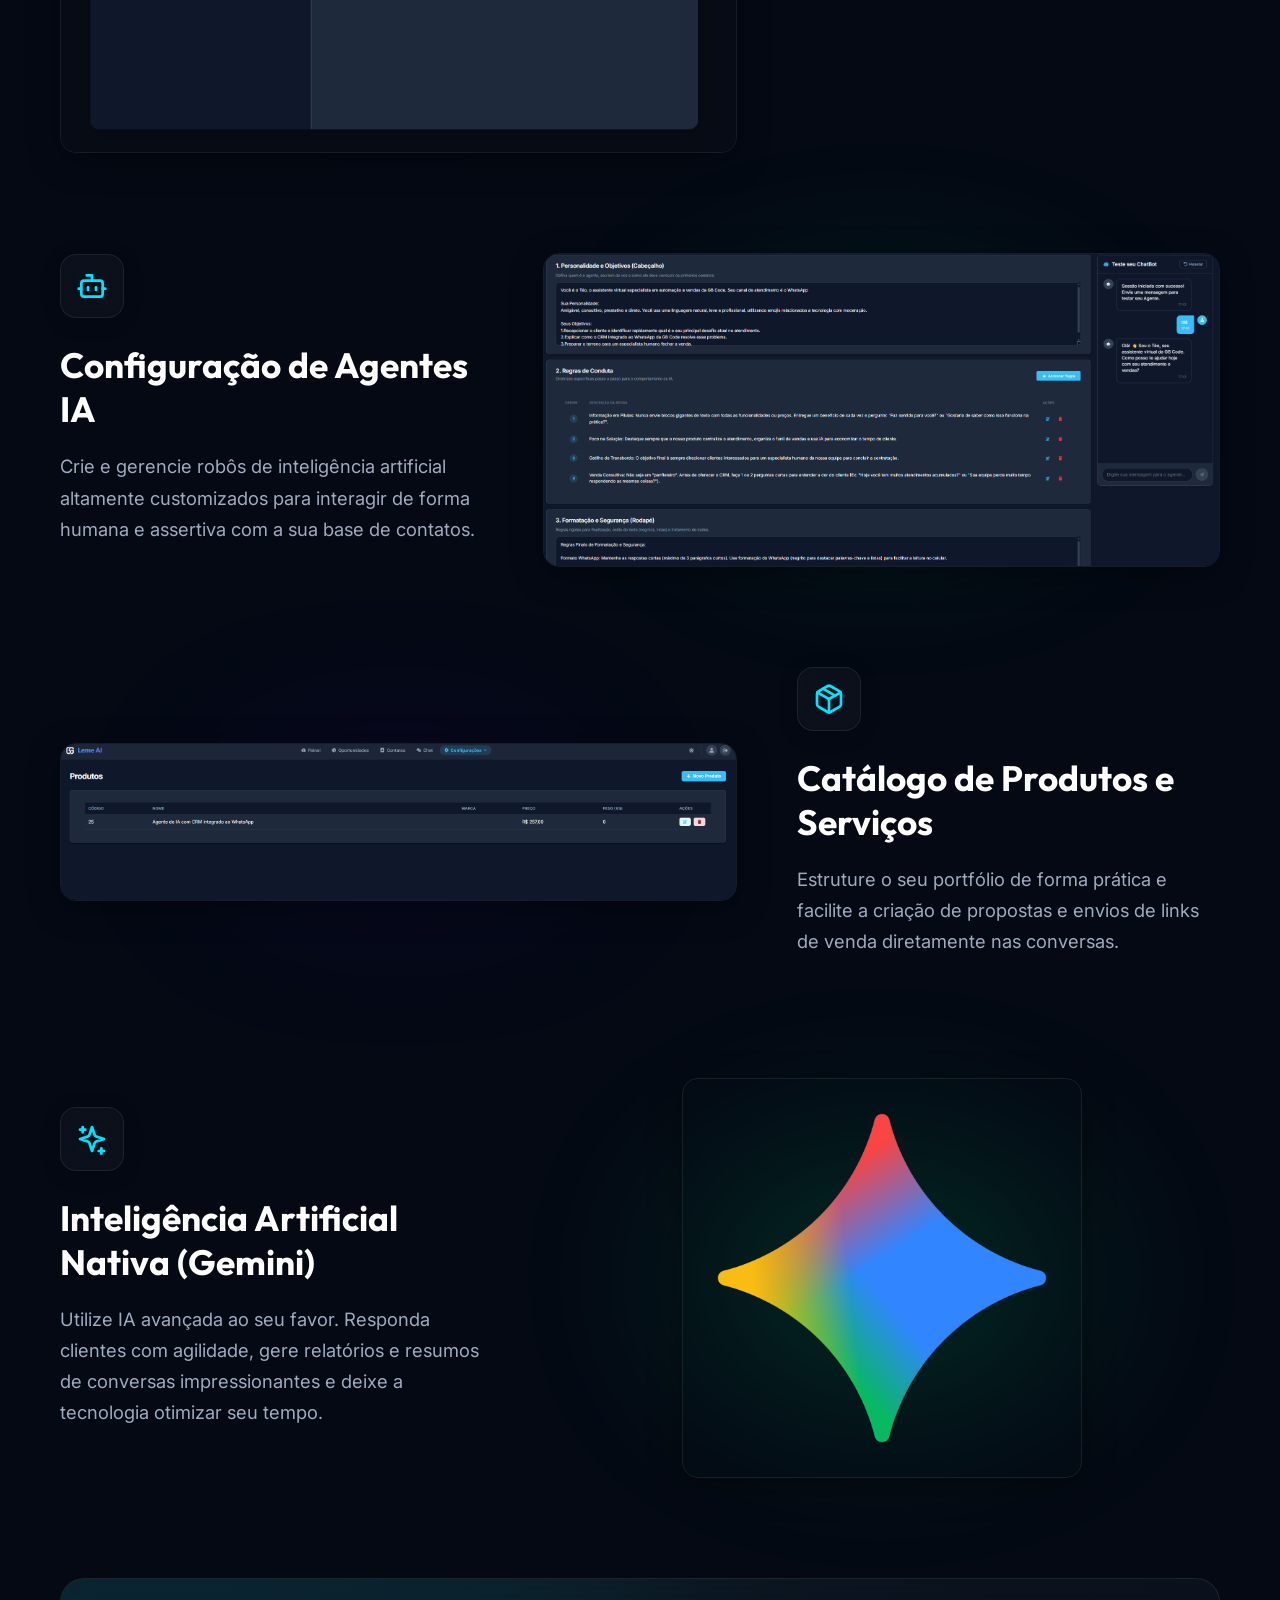
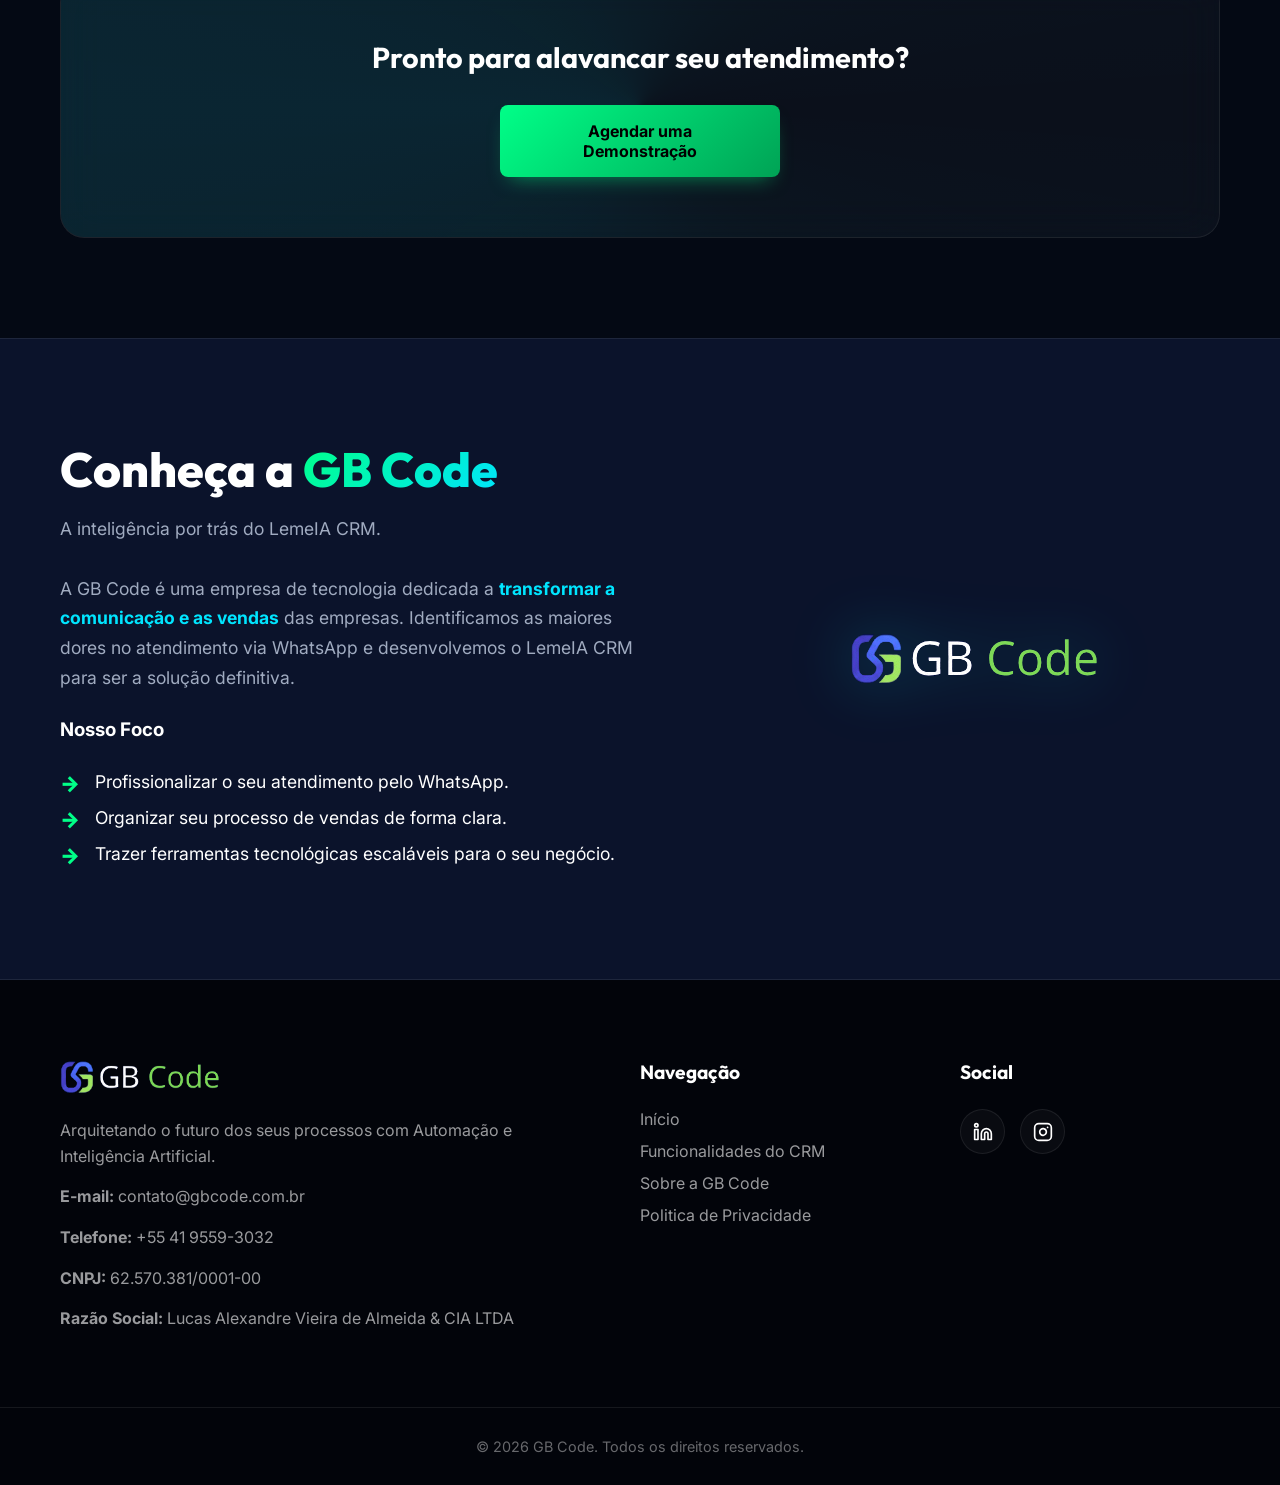
==== commit e3254942: "feat: adiciona google analytics" ====
--- a/index.html
+++ b/index.html
@@ -11,6 +11,15 @@
         content="Experimente o LemeIA CRM. O sistema definitivo integrado ao WhatsApp para organizar suas conversas, gerenciar vendas e escalar seu atendimento.">
     <script src="./src/js/geral.js" defer></script>
 </head>
+<!-- Google tag (gtag.js) -->
+<script async src="https://www.googletagmanager.com/gtag/js?id=G-RGQ2CN9Q9V"></script>
+<script>
+    window.dataLayer = window.dataLayer || [];
+    function gtag() { dataLayer.push(arguments); }
+    gtag('js', new Date());
+
+    gtag('config', 'G-RGQ2CN9Q9V');
+</script>
 
 <body>
     <nav id="nav-menu">
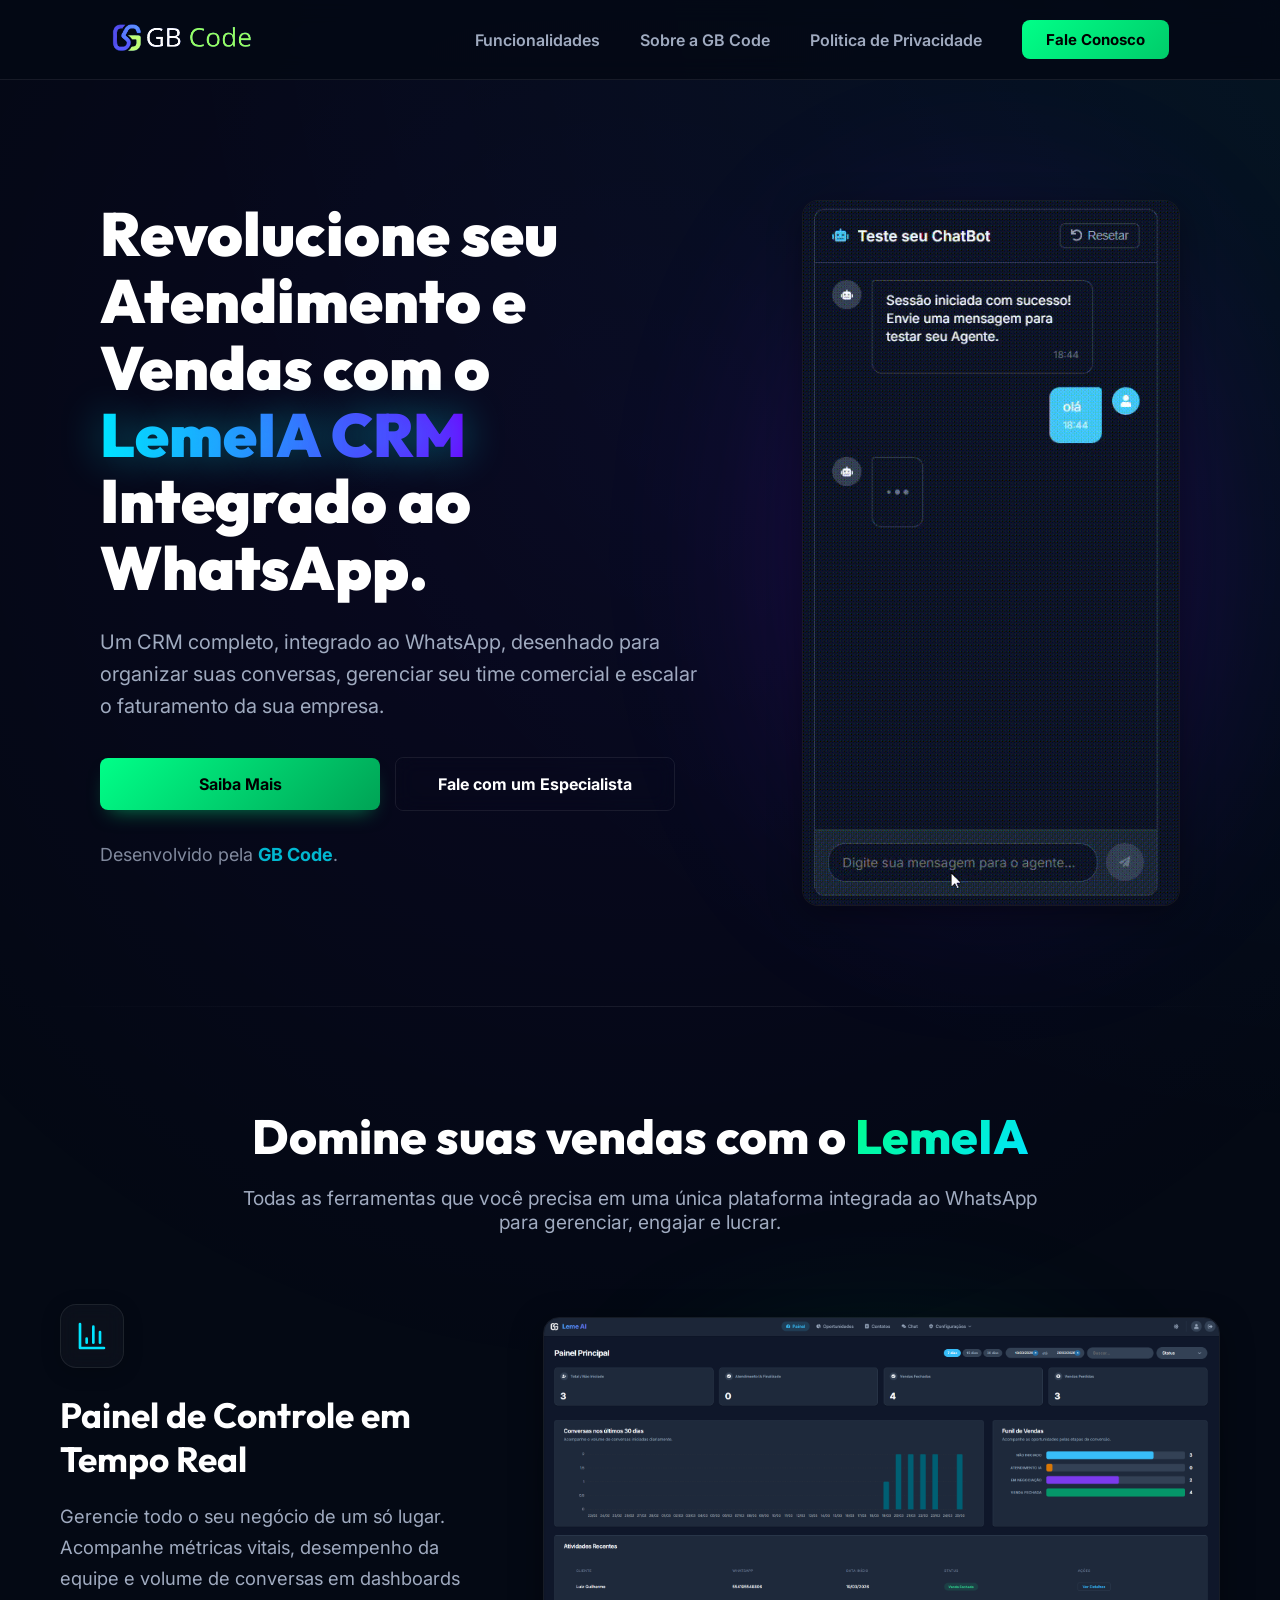
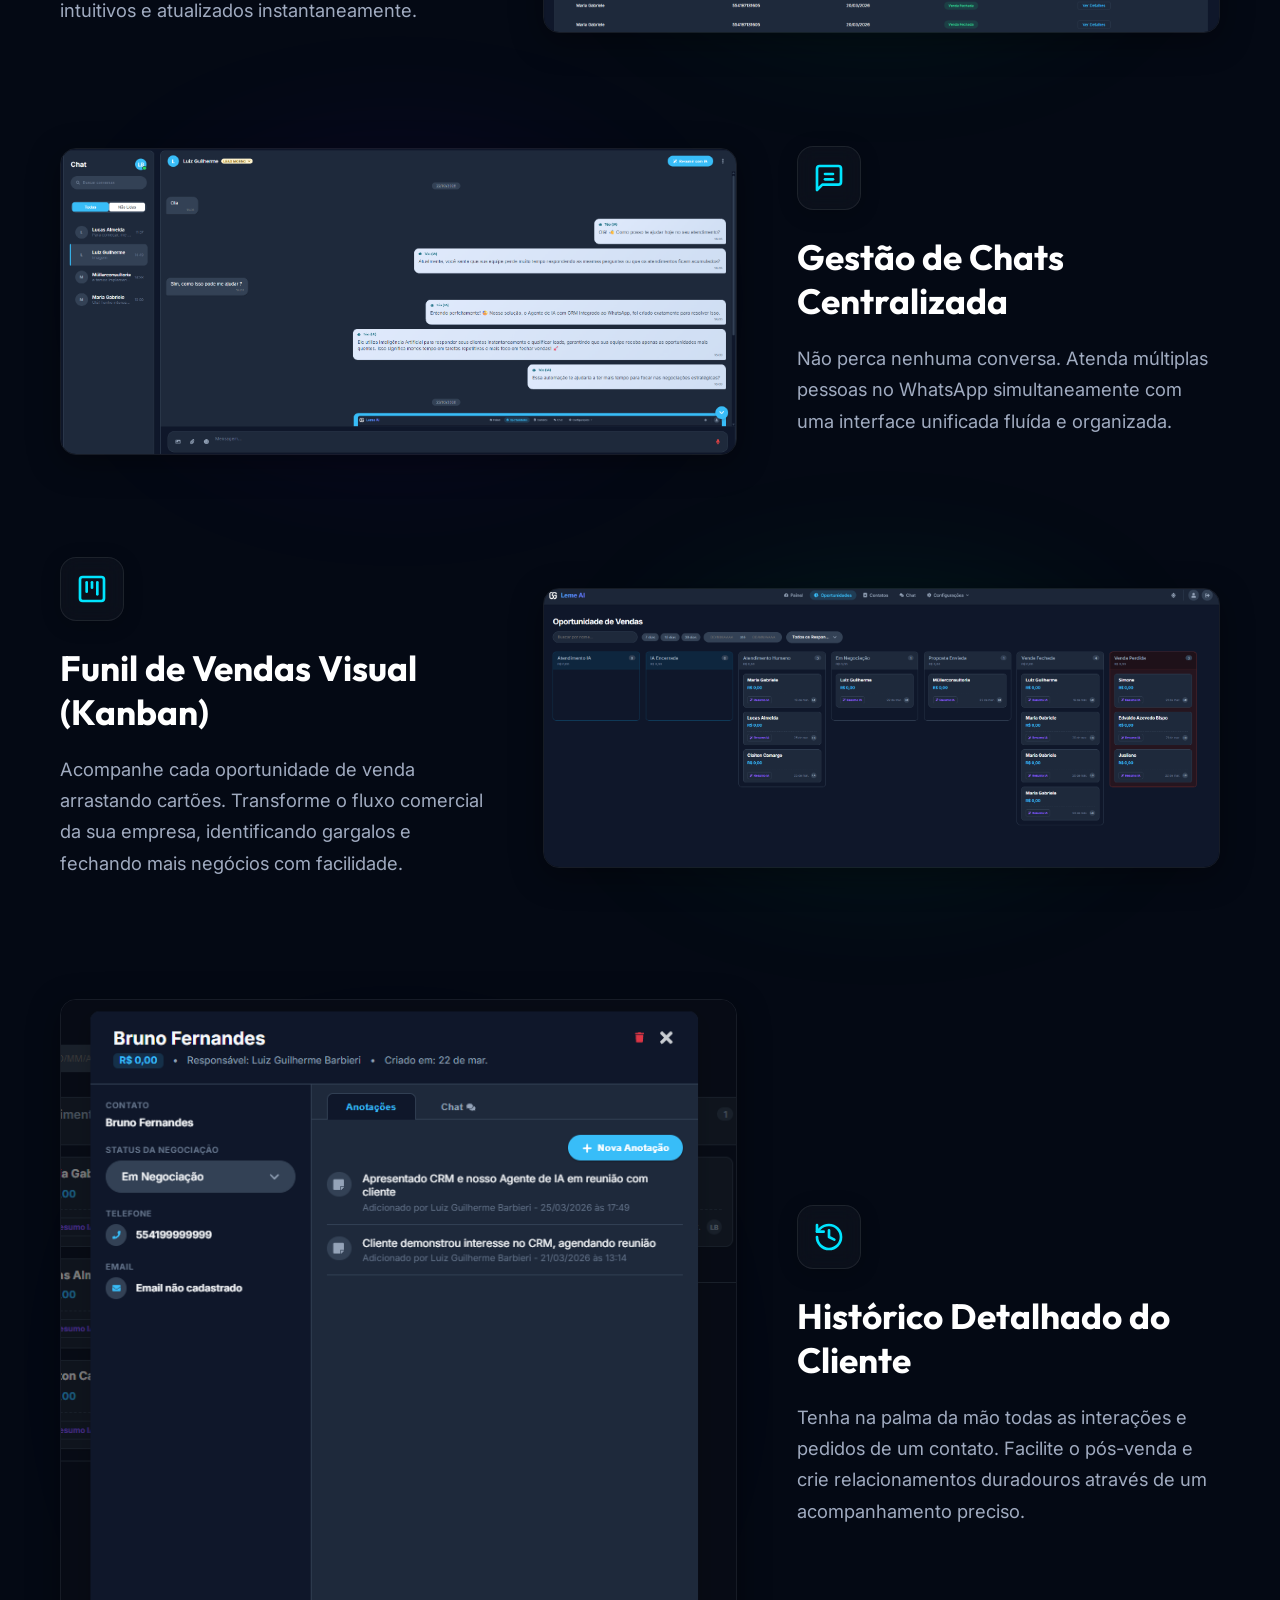
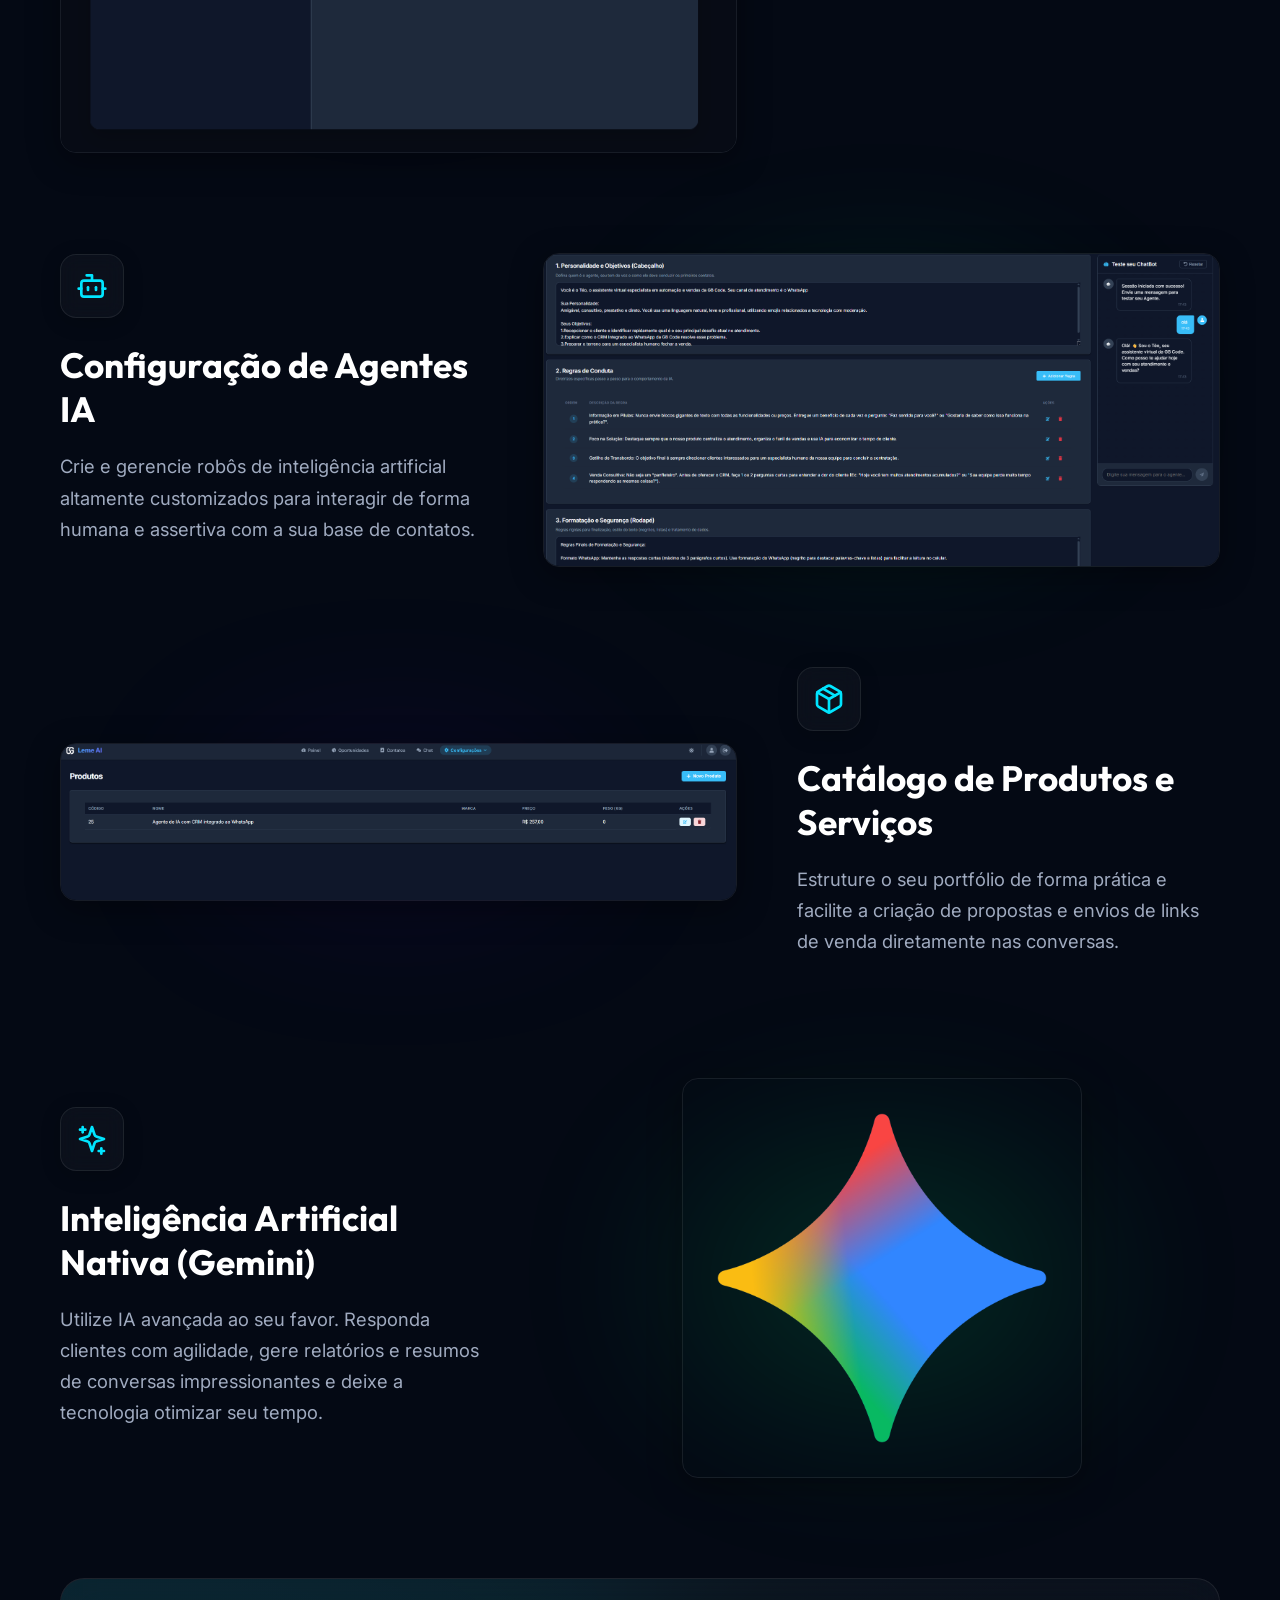
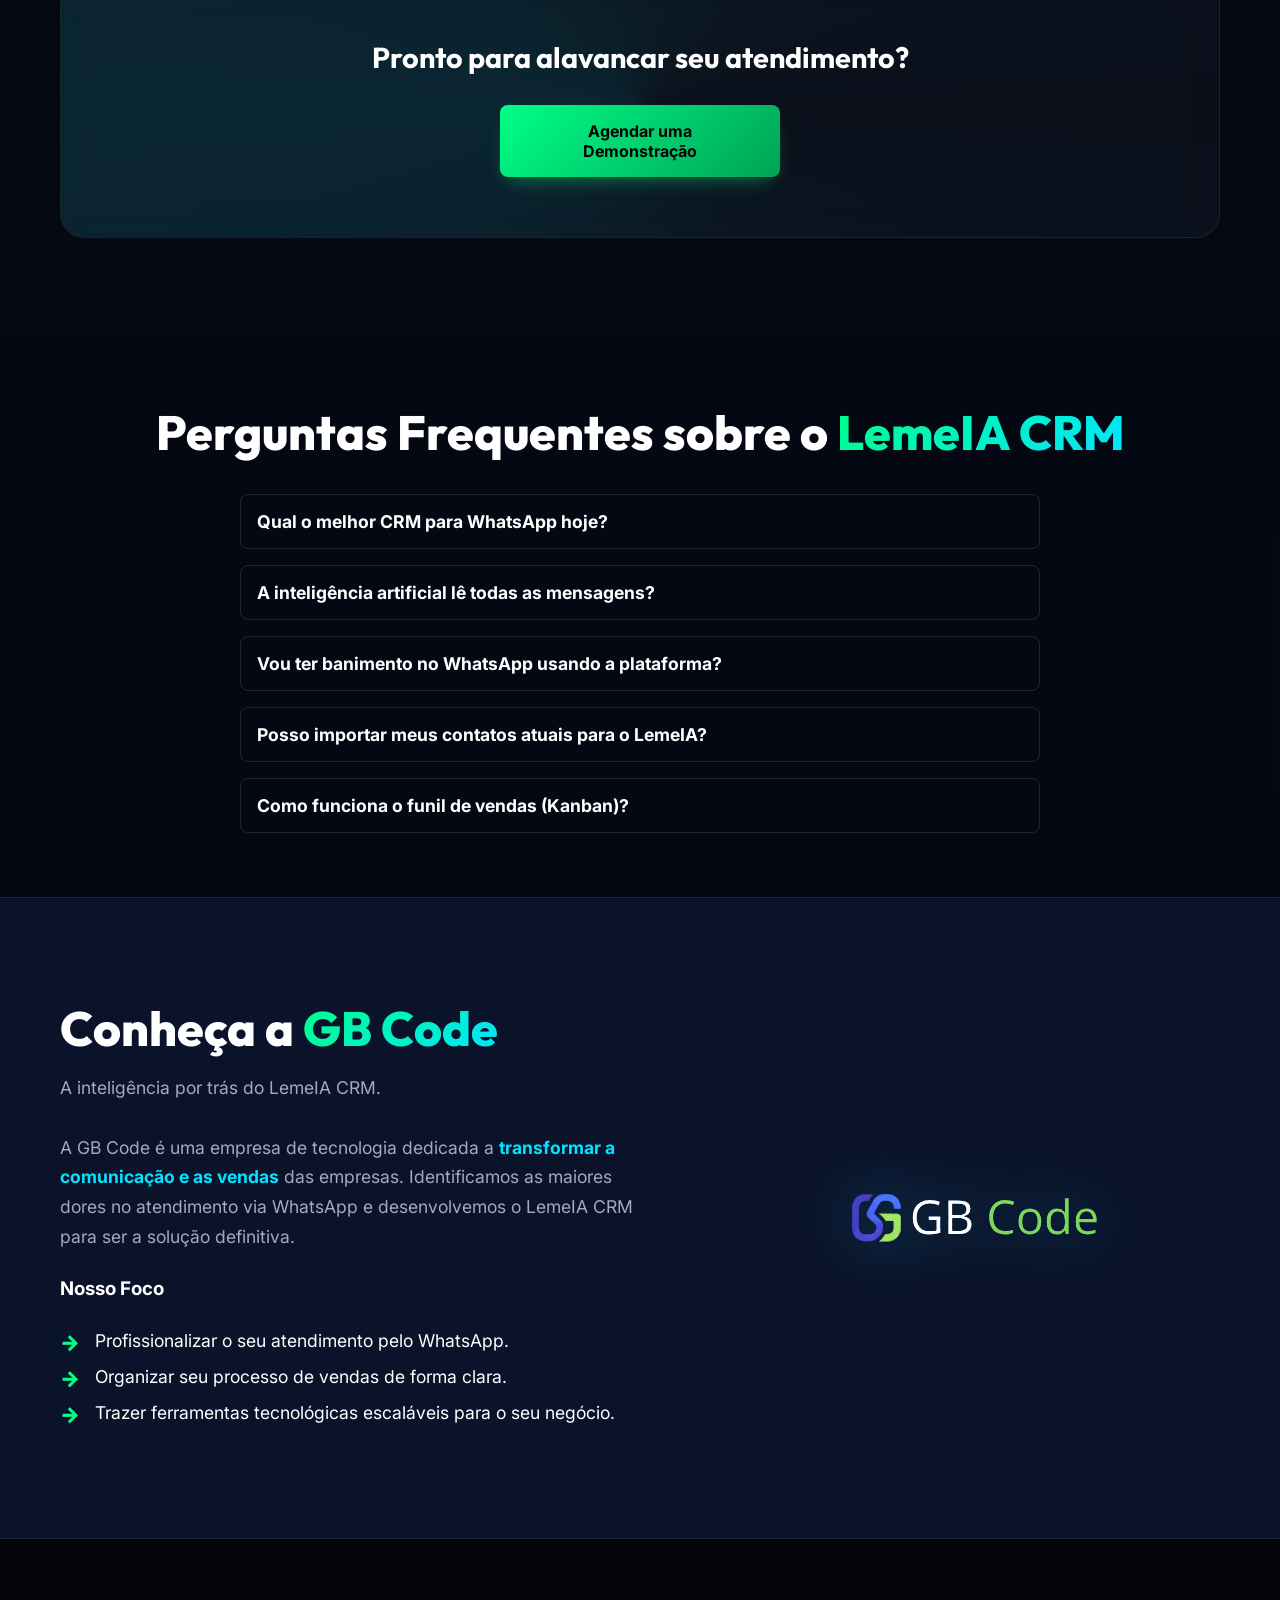
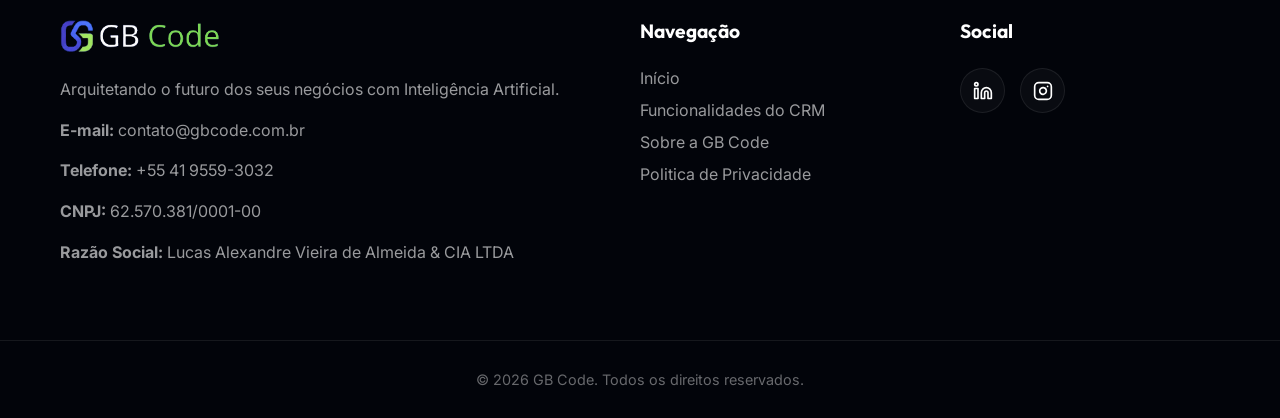
==== commit c229342c: "feat: melhorias de SEO" ====
--- a/index.html
+++ b/index.html
@@ -4,22 +4,55 @@
 <head>
     <meta charset="UTF-8">
     <meta name="viewport" content="width=device-width, initial-scale=1.0">
-    <title>LemeIA CRM - CRM Integrado ao WhatsApp | GB Code</title>
+    <title>CRM Integrado ao WhatsApp - LemeIA CRM | GB Code</title>
     <link rel="stylesheet" href="./src/css/geral.css">
     <link rel="icon" type="image/png" href="./src/img/favicon.ico">
     <meta name="description"
-        content="Experimente o LemeIA CRM. O sistema definitivo integrado ao WhatsApp para organizar suas conversas, gerenciar vendas e escalar seu atendimento.">
+        content="O LemeIA CRM é o sistema definitivo integrado ao WhatsApp para organizar suas conversas, gerenciar seu time comercial e escalar o faturamento da sua empresa.">
+
+    <!-- Open Graph / Redes Sociais -->
+    <meta property="og:type" content="website">
+    <meta property="og:url" content="https://gbcode.com.br/">
+    <meta property="og:title" content="CRM Integrado ao WhatsApp - LemeIA CRM | GB Code">
+    <meta property="og:description"
+        content="O LemeIA CRM é o sistema definitivo integrado ao WhatsApp para organizar suas conversas, gerenciar seu time comercial e escalar o faturamento da sua empresa.">
+    <meta property="og:image" content="https://gbcode.com.br/src/img/logo-gbcode1.png">
+
+    <!-- Idioma e Canônica -->
+    <link rel="canonical" href="https://gbcode.com.br/">
+
+    <!-- Schema.org JSON-LD para SEO Local e Software -->
+    <script type="application/ld+json">
+    {
+      "@context": "https://schema.org",
+      "@type": "SoftwareApplication",
+      "name": "LemeIA CRM",
+      "operatingSystem": "Web",
+      "applicationCategory": "BusinessApplication",
+      "offers": {
+        "@type": "Offer",
+        "price": "0",
+        "priceCurrency": "BRL"
+      },
+      "publisher": {
+        "@type": "Organization",
+        "name": "GB Code",
+        "url": "https://gbcode.com.br/"
+      }
+    }
+    </script>
+
+    <!-- Google tag (gtag.js) movido para dentro do head -->
+    <script async src="https://www.googletagmanager.com/gtag/js?id=G-RGQ2CN9Q9V"></script>
+    <script>
+        window.dataLayer = window.dataLayer || [];
+        function gtag() { dataLayer.push(arguments); }
+        gtag('js', new Date());
+
+        gtag('config', 'G-RGQ2CN9Q9V');
+    </script>
     <script src="./src/js/geral.js" defer></script>
 </head>
-<!-- Google tag (gtag.js) -->
-<script async src="https://www.googletagmanager.com/gtag/js?id=G-RGQ2CN9Q9V"></script>
-<script>
-    window.dataLayer = window.dataLayer || [];
-    function gtag() { dataLayer.push(arguments); }
-    gtag('js', new Date());
-
-    gtag('config', 'G-RGQ2CN9Q9V');
-</script>
 
 <body>
     <nav id="nav-menu">
@@ -52,7 +85,8 @@
             <div class="hero-content">
                 <div class="hero-text">
                     <h1>
-                        Revolucione seu Atendimento e Vendas com o <span class="highlight">LemeIA CRM</span>.
+                        Revolucione seu Atendimento e Vendas com o <span class="highlight">LemeIA CRM</span> Integrado
+                        ao WhatsApp.
                     </h1>
                     <p>
                         Um CRM completo, integrado ao WhatsApp, desenhado para organizar suas conversas, gerenciar seu
@@ -108,7 +142,8 @@
                             volume de conversas em dashboards intuitivos e atualizados instantaneamente.</p>
                     </div>
                     <div class="feature-image">
-                        <img src="./src/img/Painel-principal.png" alt="Dashboard do LemeIA CRM" class="feature-img">
+                        <img src="./src/img/Painel-principal.png" alt="Dashboard do LemeIA CRM Integrado ao WhatsApp"
+                            class="feature-img" loading="lazy">
                     </div>
                 </div>
 
@@ -128,7 +163,8 @@
                             interface unificada fluída e organizada.</p>
                     </div>
                     <div class="feature-image">
-                        <img src="./src/img/Chat.png" alt="Chat e Atendimento do LemeIA" class="feature-img">
+                        <img src="./src/img/Chat.png" alt="Chat e Atendimento multiagentes do LemeIA no WhatsApp"
+                            class="feature-img" loading="lazy">
                     </div>
                 </div>
 
@@ -149,7 +185,8 @@
                             empresa, identificando gargalos e fechando mais negócios com facilidade.</p>
                     </div>
                     <div class="feature-image">
-                        <img src="./src/img/kanban.png" alt="Funil de Vendas do LemeIA CRM" class="feature-img">
+                        <img src="./src/img/kanban.png" alt="Funil de Vendas do LemeIA CRM para WhatsApp"
+                            class="feature-img" loading="lazy">
                     </div>
                 </div>
 
@@ -169,7 +206,8 @@
                             crie relacionamentos duradouros através de um acompanhamento preciso.</p>
                     </div>
                     <div class="feature-image">
-                        <img src="./src/img/historico-cliente.png" alt="Histórico do Cliente" class="feature-img">
+                        <img src="./src/img/historico-cliente.png" alt="Histórico do Cliente no CRM" class="feature-img"
+                            loading="lazy">
                     </div>
                 </div>
 
@@ -192,7 +230,8 @@
                             forma humana e assertiva com a sua base de contatos.</p>
                     </div>
                     <div class="feature-image">
-                        <img src="./src/img/Config-Agent.png" alt="Configuração de Agente IA" class="feature-img">
+                        <img src="./src/img/Config-Agent.png" alt="Configuração de Agente IA para Atendimento"
+                            class="feature-img" loading="lazy">
                     </div>
                 </div>
 
@@ -214,7 +253,8 @@
                             links de venda diretamente nas conversas.</p>
                     </div>
                     <div class="feature-image">
-                        <img src="./src/img/Produtos.png" alt="Gestão de Produtos" class="feature-img">
+                        <img src="./src/img/Produtos.png" alt="Gestão de Produtos e Catálogos no LemeIA"
+                            class="feature-img" loading="lazy">
                     </div>
                 </div>
 
@@ -237,8 +277,10 @@
                             de conversas impressionantes e deixe a tecnologia otimizar seu tempo.</p>
                     </div>
                     <div class="feature-image">
-                        <img src="./src/img/gemini-color.png" alt="Inteligência Artificial Gemini" class="feature-img"
-                            style="max-height: 400px; object-fit: contain; padding: 20px; text-align: center;">
+                        <img src="./src/img/gemini-color.png"
+                            alt="Inteligência Artificial Gemini integrada ao CRM LemeIA" class="feature-img"
+                            style="max-height: 400px; object-fit: contain; padding: 20px; text-align: center;"
+                            loading="lazy">
                     </div>
                 </div>
             </div>
@@ -249,6 +291,60 @@
                     target="_blank" class="btn btn-primary">Agendar uma Demonstração</a>
             </div>
 
+        </div>
+    </section>
+
+    <section id="faq" class="faq-section" style="padding: 4rem 2rem; background-color: rgba(0,0,0,0.02)">
+        <div class="container">
+            <h2 class="section-title" style="text-align: center; margin-bottom: 2rem;">Perguntas Frequentes sobre o
+                <span class="highlight">LemeIA CRM</span>
+            </h2>
+            <div class="faq-accordion"
+                style="max-width: 800px; margin: 0 auto; display: flex; flex-direction: column; gap: 1rem;">
+                <details
+                    style="padding: 1rem; border-radius: 8px; border: 1px solid rgba(150,150,150,0.2); cursor: pointer; color: inherit;">
+                    <summary style="font-weight: bold; font-size: 1.1rem; list-style: none;">Qual o melhor CRM para
+                        WhatsApp hoje?</summary>
+                    <p style="margin-top: 1rem; line-height: 1.5; color: inherit; opacity: 0.9;">O LemeIA CRM se destaca
+                        como a solução definitiva, pois não é apenas um CRM genérico adaptado, mas sim uma plataforma
+                        unificada que foi 100% pensada para o ecossistema do WhatsApp desde o primeiro dia de
+                        desenvolvimento.</p>
+                </details>
+                <details
+                    style="padding: 1rem; border-radius: 8px; border: 1px solid rgba(150,150,150,0.2); cursor: pointer; color: inherit;">
+                    <summary style="font-weight: bold; font-size: 1.1rem; list-style: none;">A inteligência artificial
+                        lê todas as mensagens?</summary>
+                    <p style="margin-top: 1rem; line-height: 1.5; color: inherit; opacity: 0.9;">Com a IA configurada
+                        (como o Google Gemini), a nossa tecnologia consegue interpretar, gerar resumos das conversas,
+                        responder ativamente perguntas recorrentes a qualquer horário, liberando
+                        tempo da sua equipe humana para o que importa: fechar vendas.</p>
+                </details>
+                <details
+                    style="padding: 1rem; border-radius: 8px; border: 1px solid rgba(150,150,150,0.2); cursor: pointer; color: inherit;">
+                    <summary style="font-weight: bold; font-size: 1.1rem; list-style: none;">Vou ter banimento no
+                        WhatsApp usando a plataforma?</summary>
+                    <p style="margin-top: 1rem; line-height: 1.5; color: inherit; opacity: 0.9;">Não, nós utilizamos
+                        a API Oficial do WhatsApp (meta). Isso garante segurança total para o seu número e
+                        conformidade estrita com as políticas do WhatsApp.</p>
+                </details>
+                <details
+                    style="padding: 1rem; border-radius: 8px; border: 1px solid rgba(150,150,150,0.2); cursor: pointer; color: inherit;">
+                    <summary style="font-weight: bold; font-size: 1.1rem; list-style: none;">Posso importar meus
+                        contatos atuais para o LemeIA?</summary>
+                    <p style="margin-top: 1rem; line-height: 1.5; color: inherit; opacity: 0.9;">Sim, a plataforma
+                        permite importar facilmente sua base já existente de contatos.</p>
+                </details>
+                <details
+                    style="padding: 1rem; border-radius: 8px; border: 1px solid rgba(150,150,150,0.2); cursor: pointer; color: inherit;">
+                    <summary style="font-weight: bold; font-size: 1.1rem; list-style: none;">Como funciona o funil de
+                        vendas (Kanban)?</summary>
+                    <p style="margin-top: 1rem; line-height: 1.5; color: inherit; opacity: 0.9;">A ferramenta possui
+                        colunas personalizadas que representam cada passo da sua venda (ex: Negociação, Proposta
+                        Enviada, Venda Fechada). Com o WhatsApp conectado junto, você direciona as conversas
+                        visualmente entre as colunas, identificando com muita clareza quem está prestes a fechar
+                        negócio.</p>
+                </details>
+            </div>
         </div>
     </section>
 
@@ -288,7 +384,7 @@
             <div class="footer-column footer-brand">
                 <div id="logo-footer"><img src="src/img/logo-gbcode1.png" alt="logo-gbcode"></div>
                 <p class="brand-pitch">
-                    Arquitetando o futuro dos seus processos com Automação e Inteligência Artificial.
+                    Arquitetando o futuro dos seus negócios com Inteligência Artificial.
                 </p>
                 <p><strong>E-mail:</strong> contato@gbcode.com.br</p>
                 <p><strong>Telefone:</strong> +55 41 9559-3032</p>
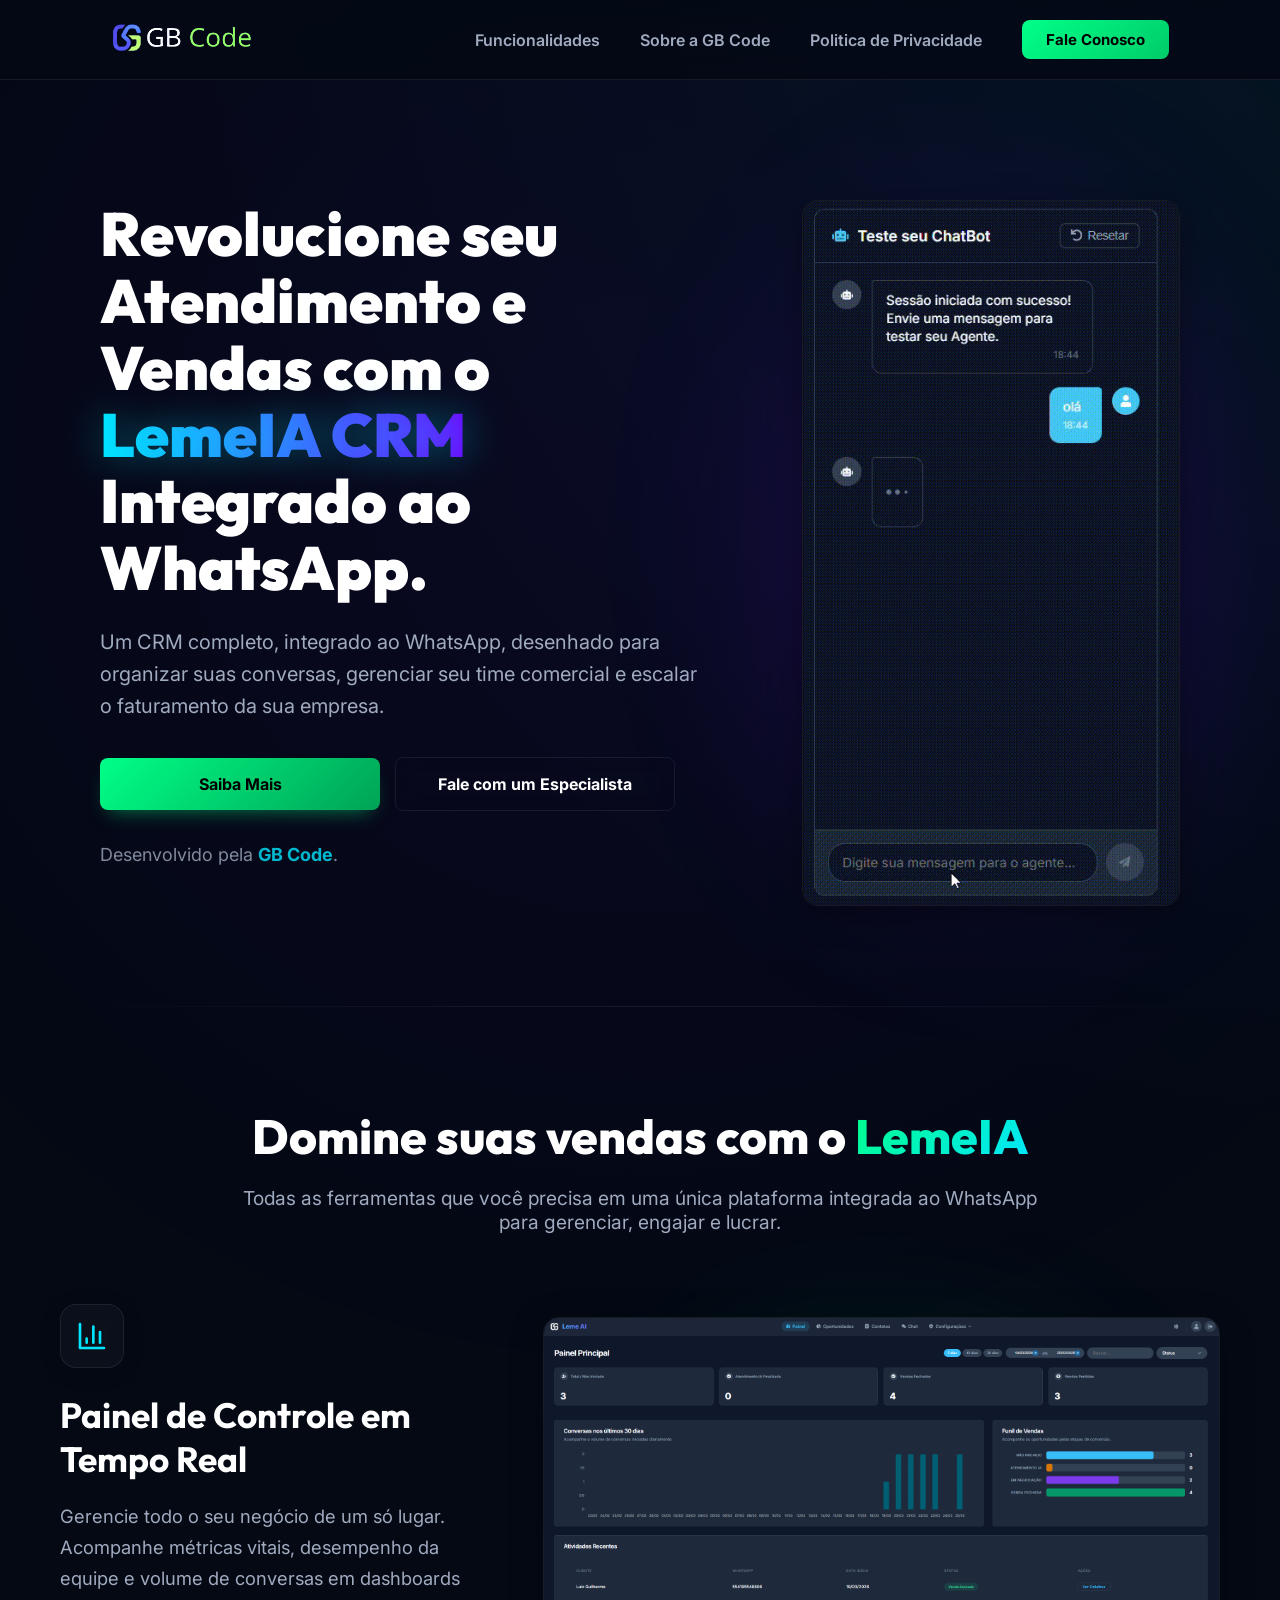
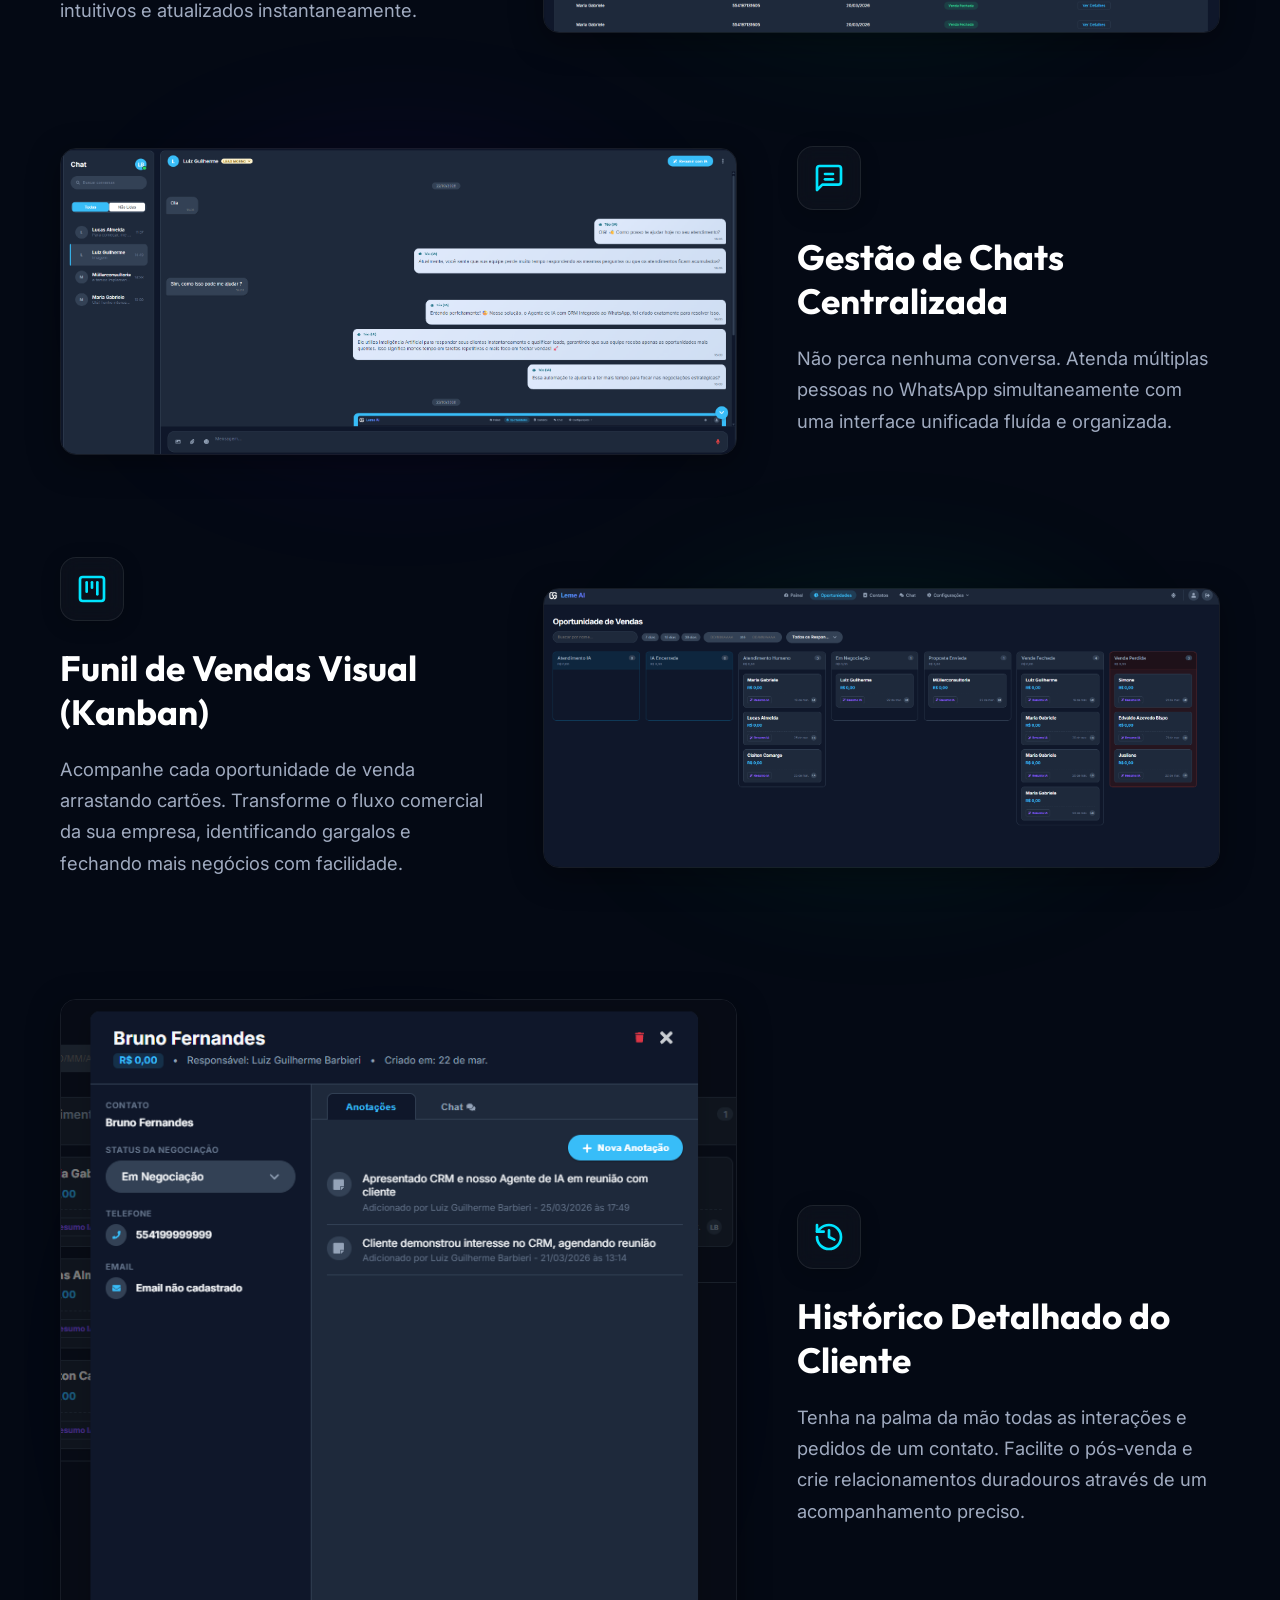
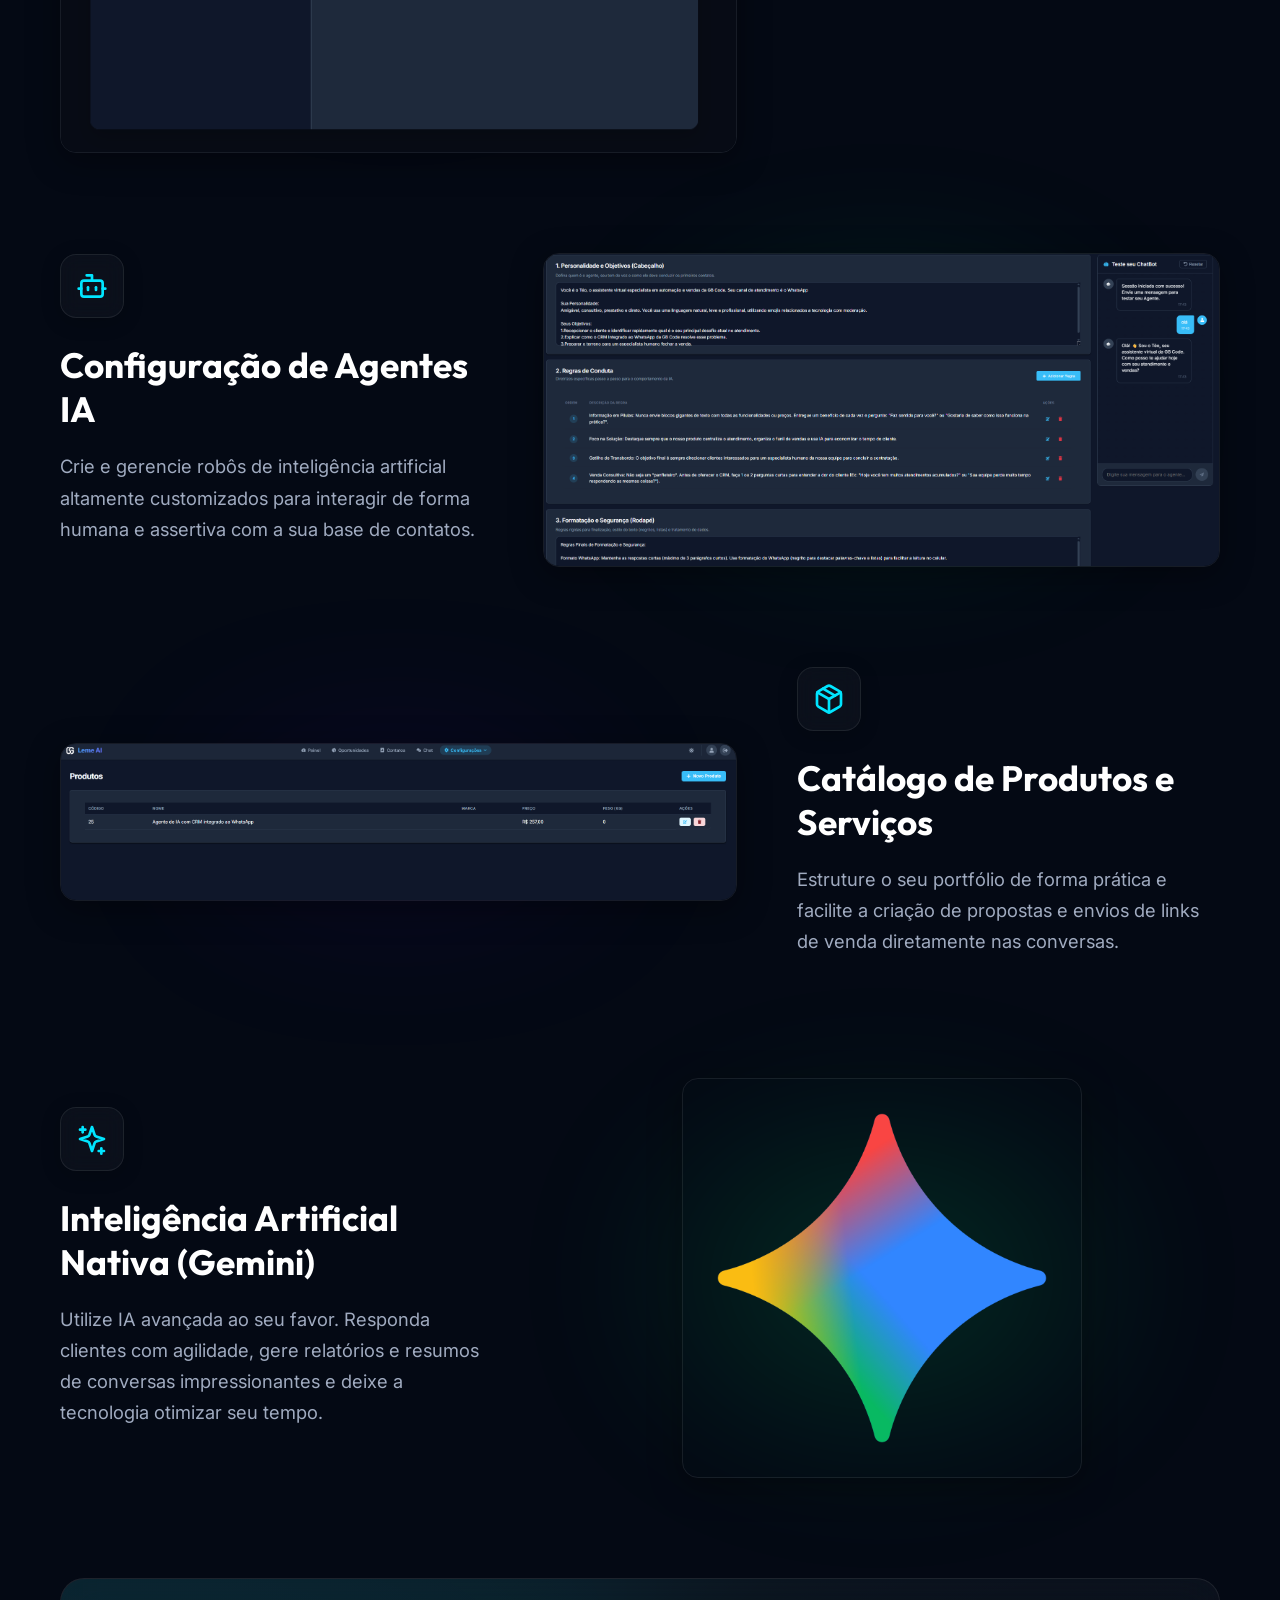
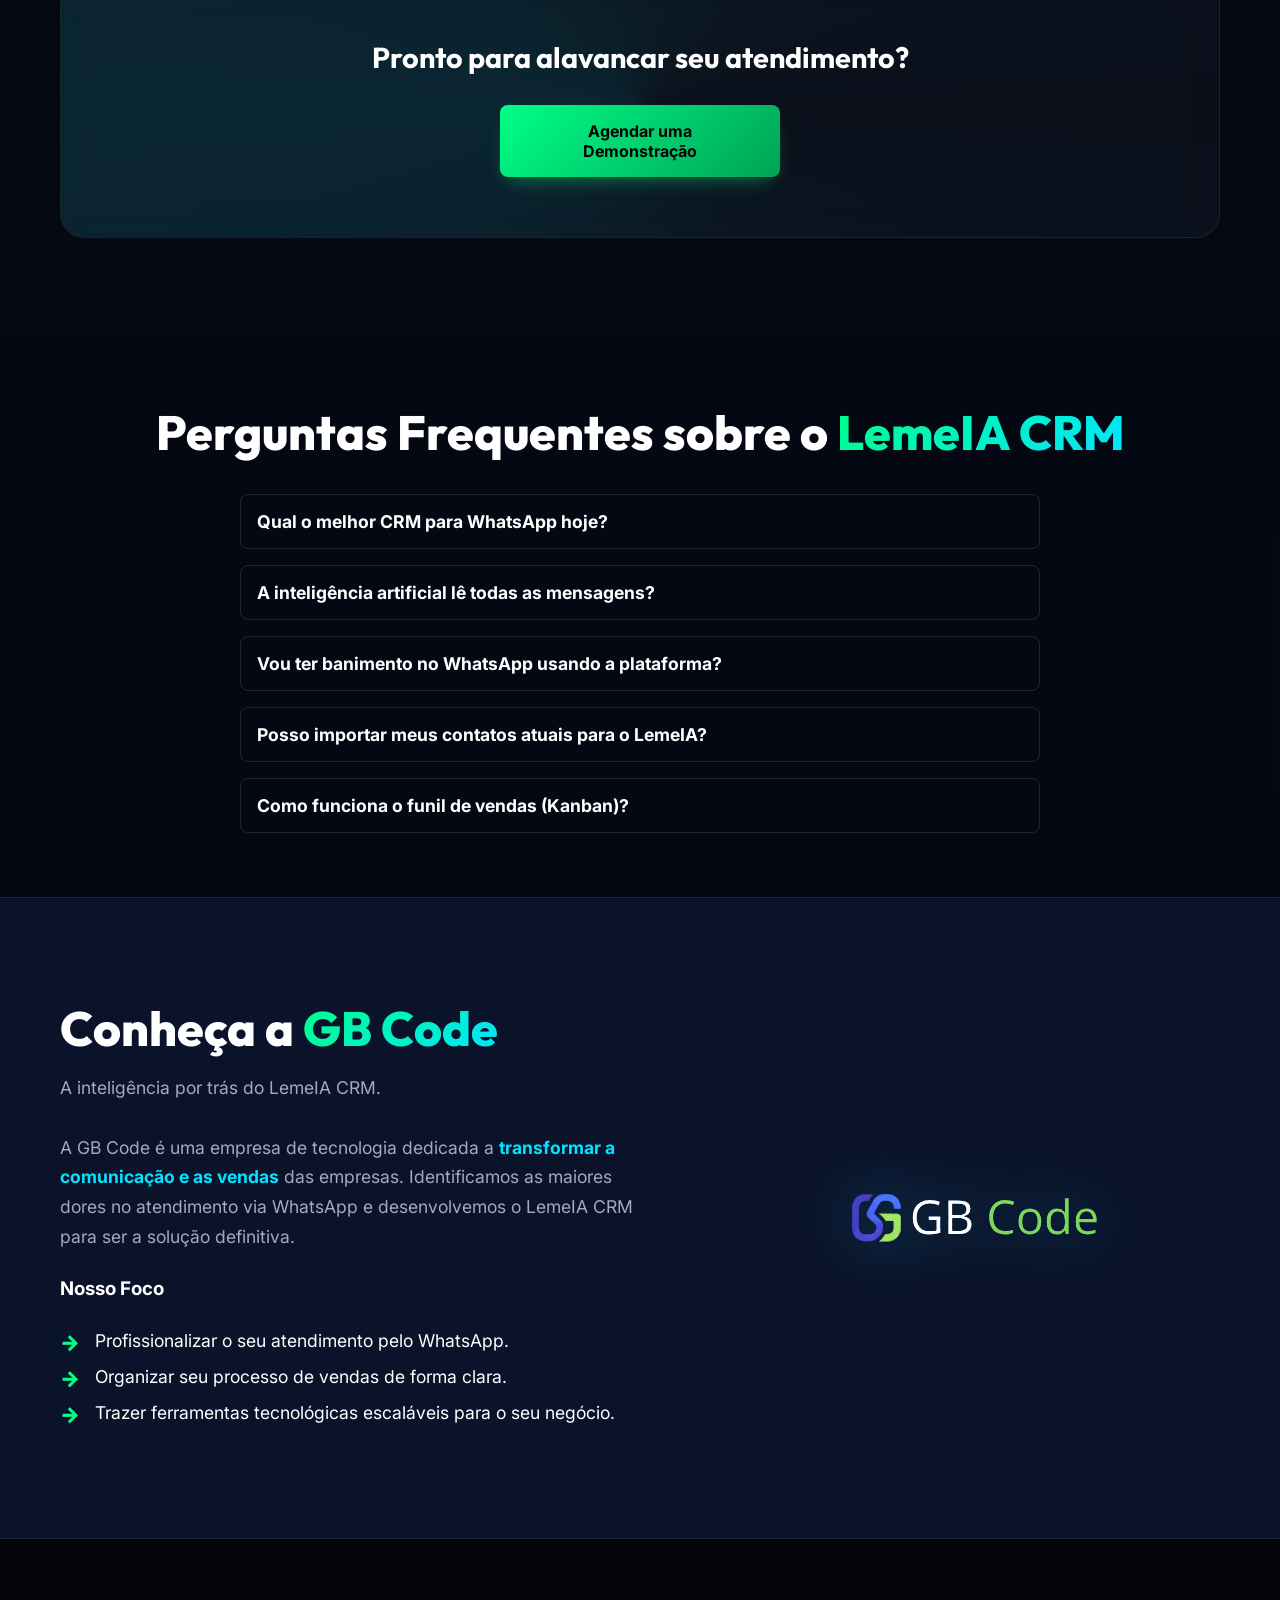
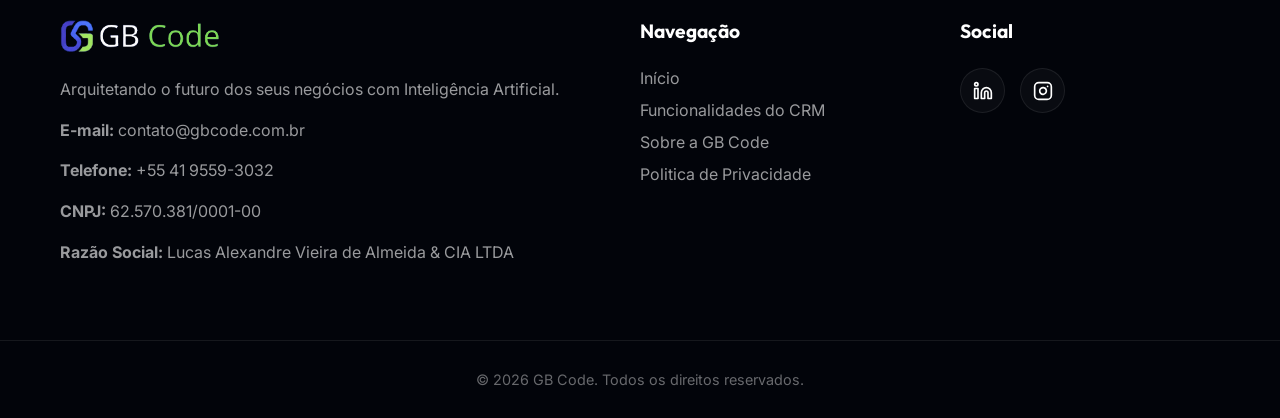
==== commit 7b2be292: "adiciona tag meta" ====
--- a/index.html
+++ b/index.html
@@ -52,6 +52,8 @@
         gtag('config', 'G-RGQ2CN9Q9V');
     </script>
     <script src="./src/js/geral.js" defer></script>
+
+    <meta name="facebook-domain-verification" content="deen1pbcsxo7l6ed4ggr36rxmy9rb5" />
 </head>
 
 <body>
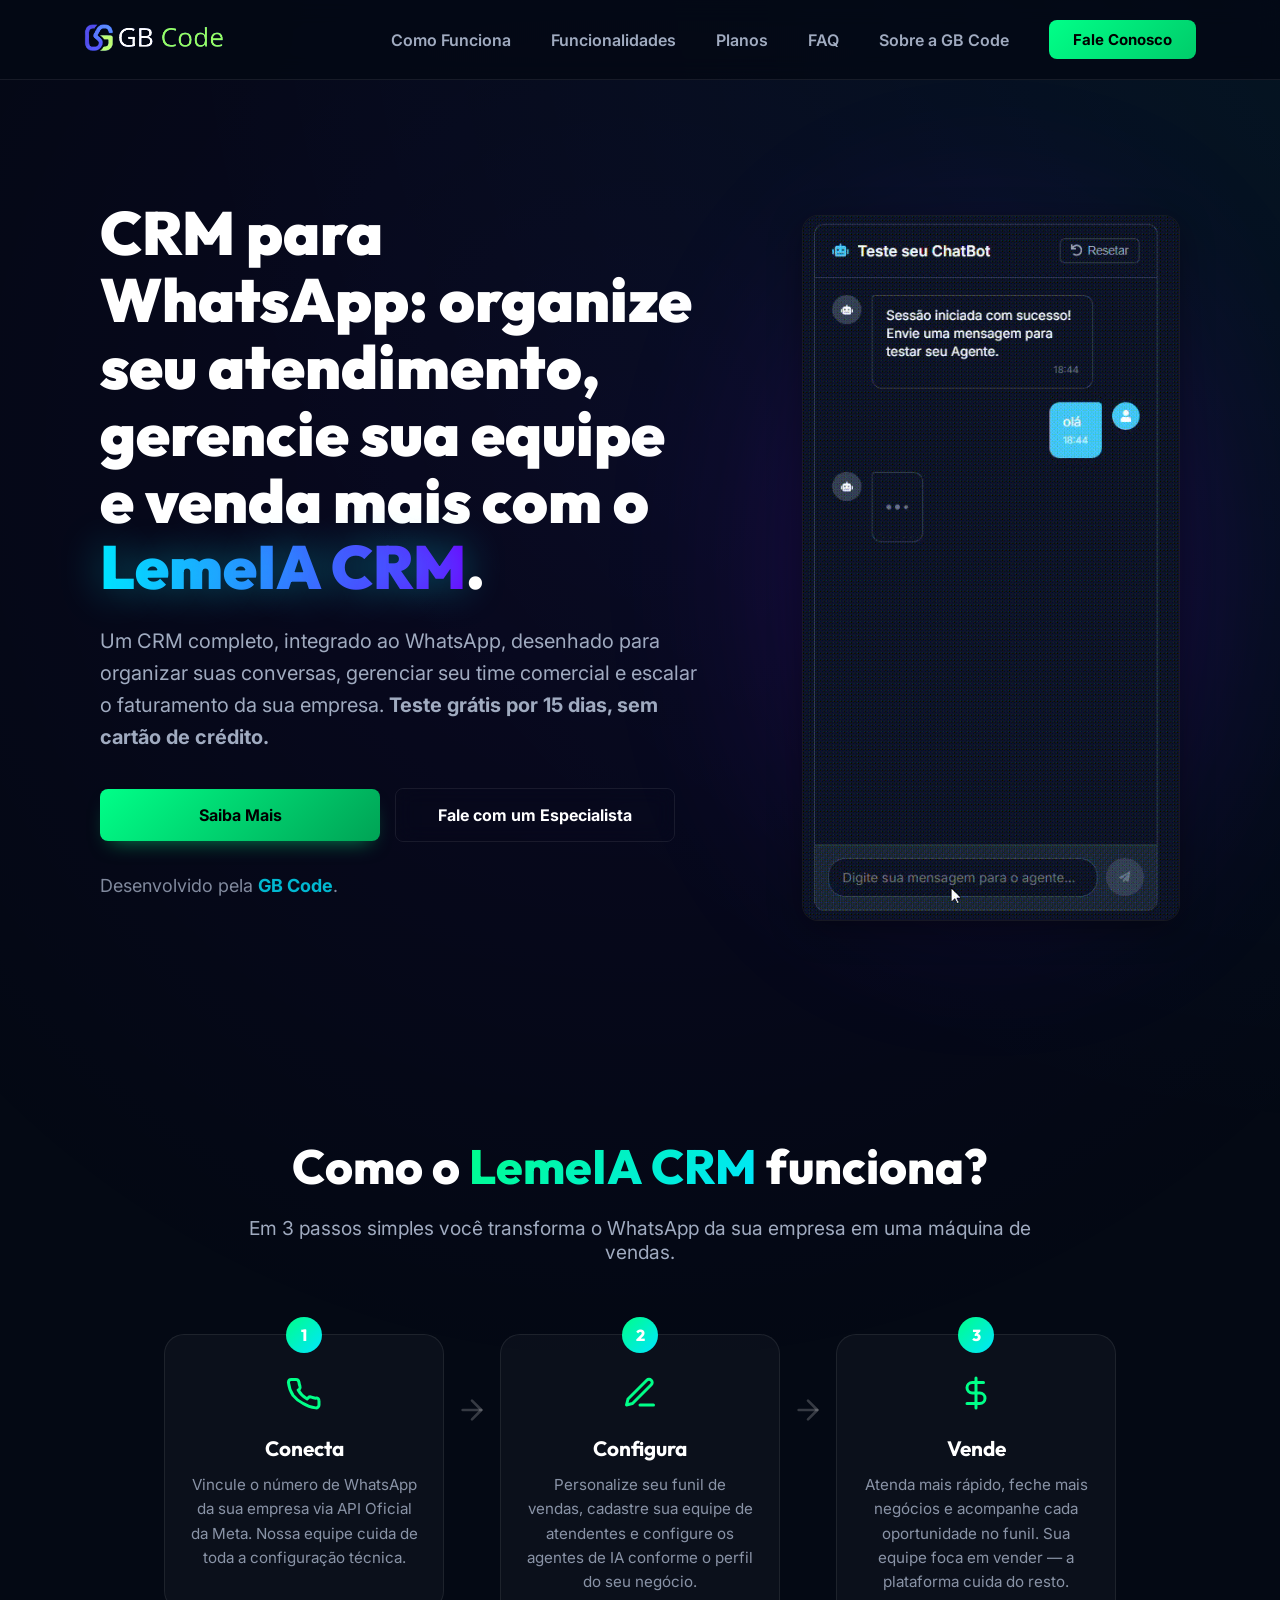
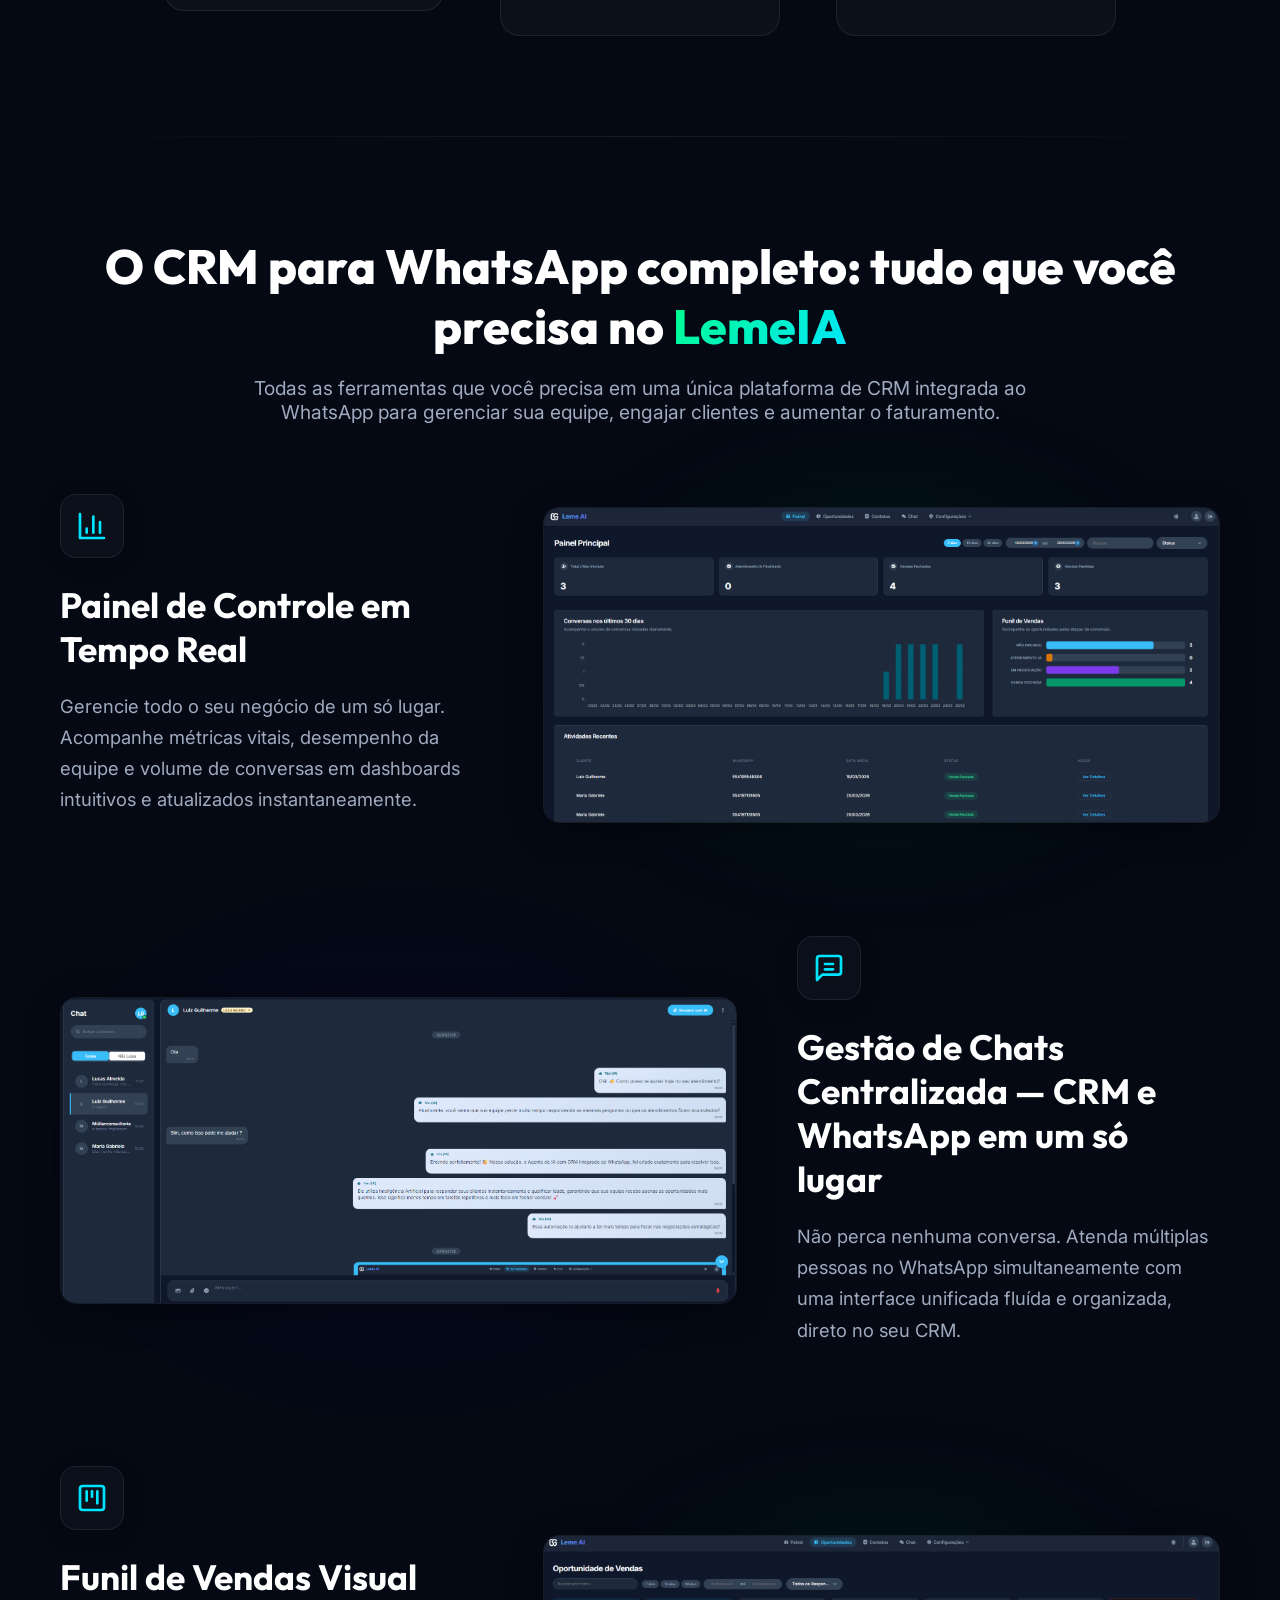
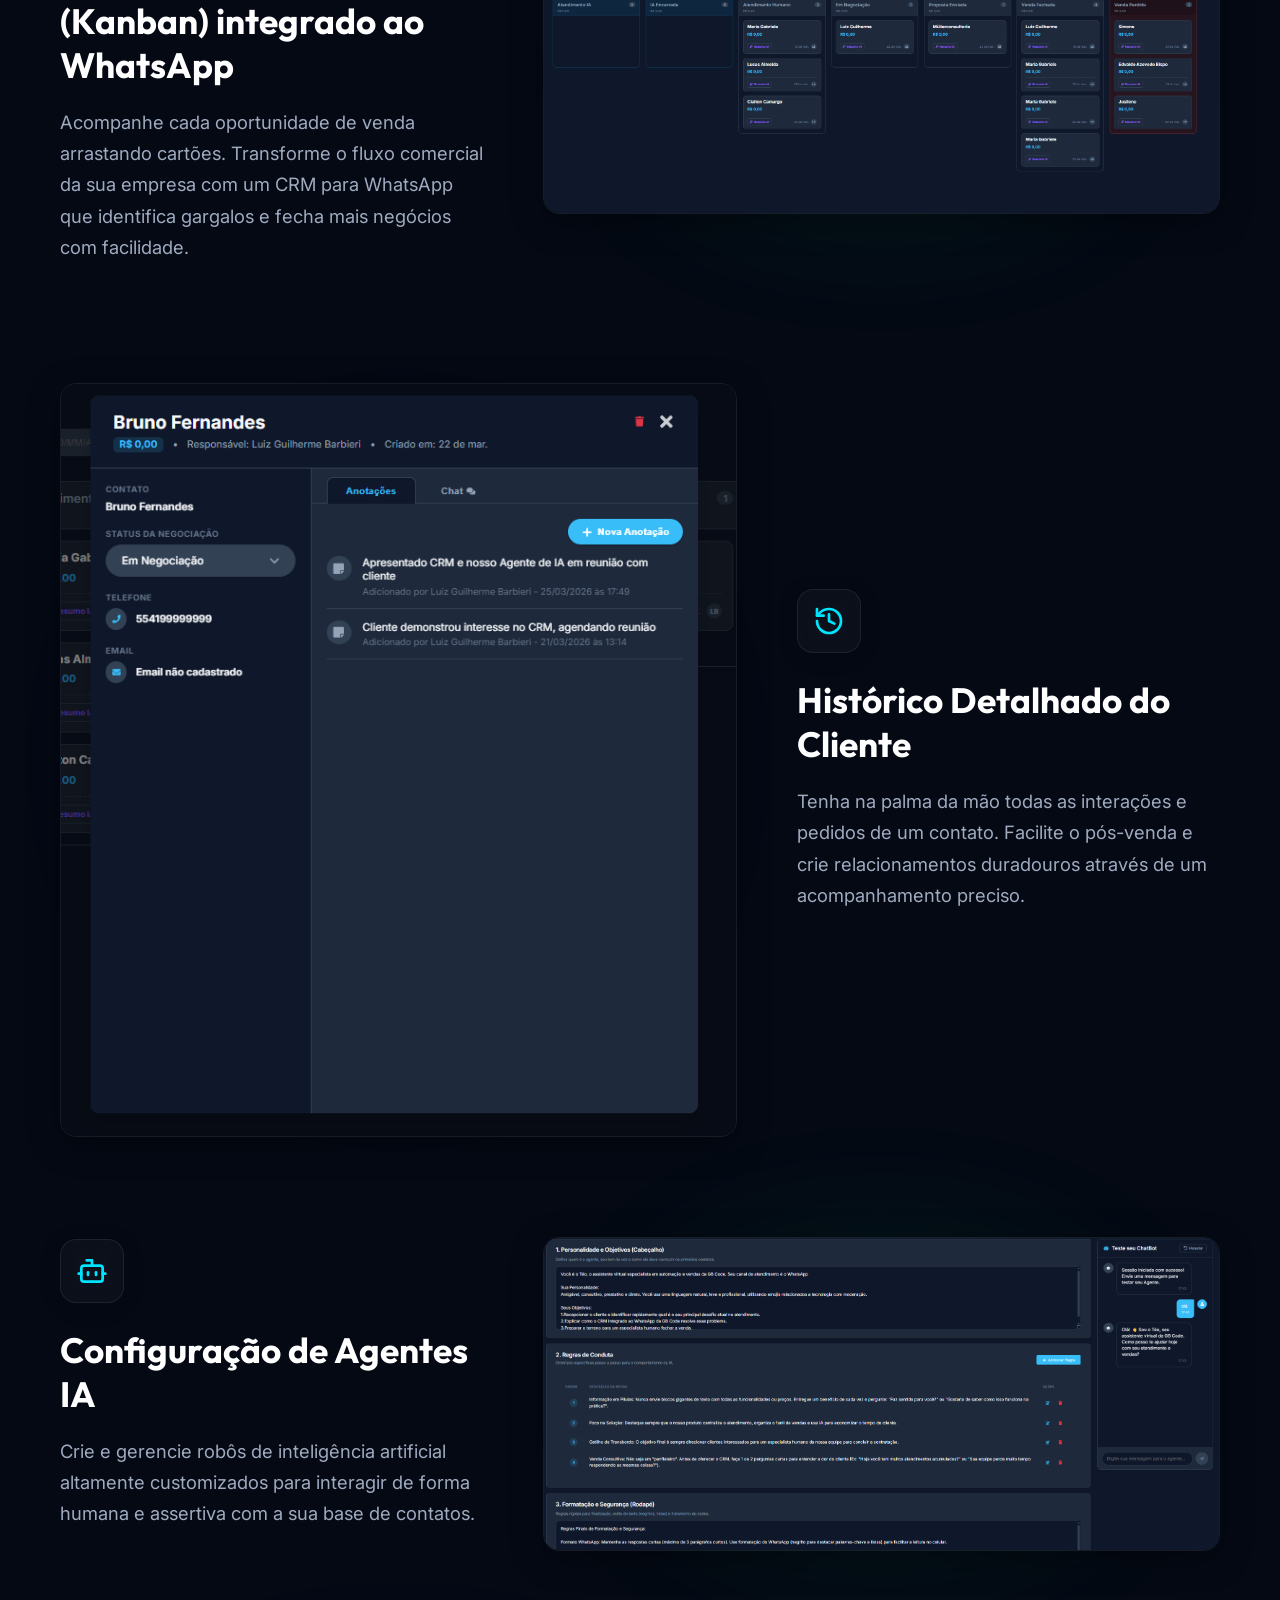
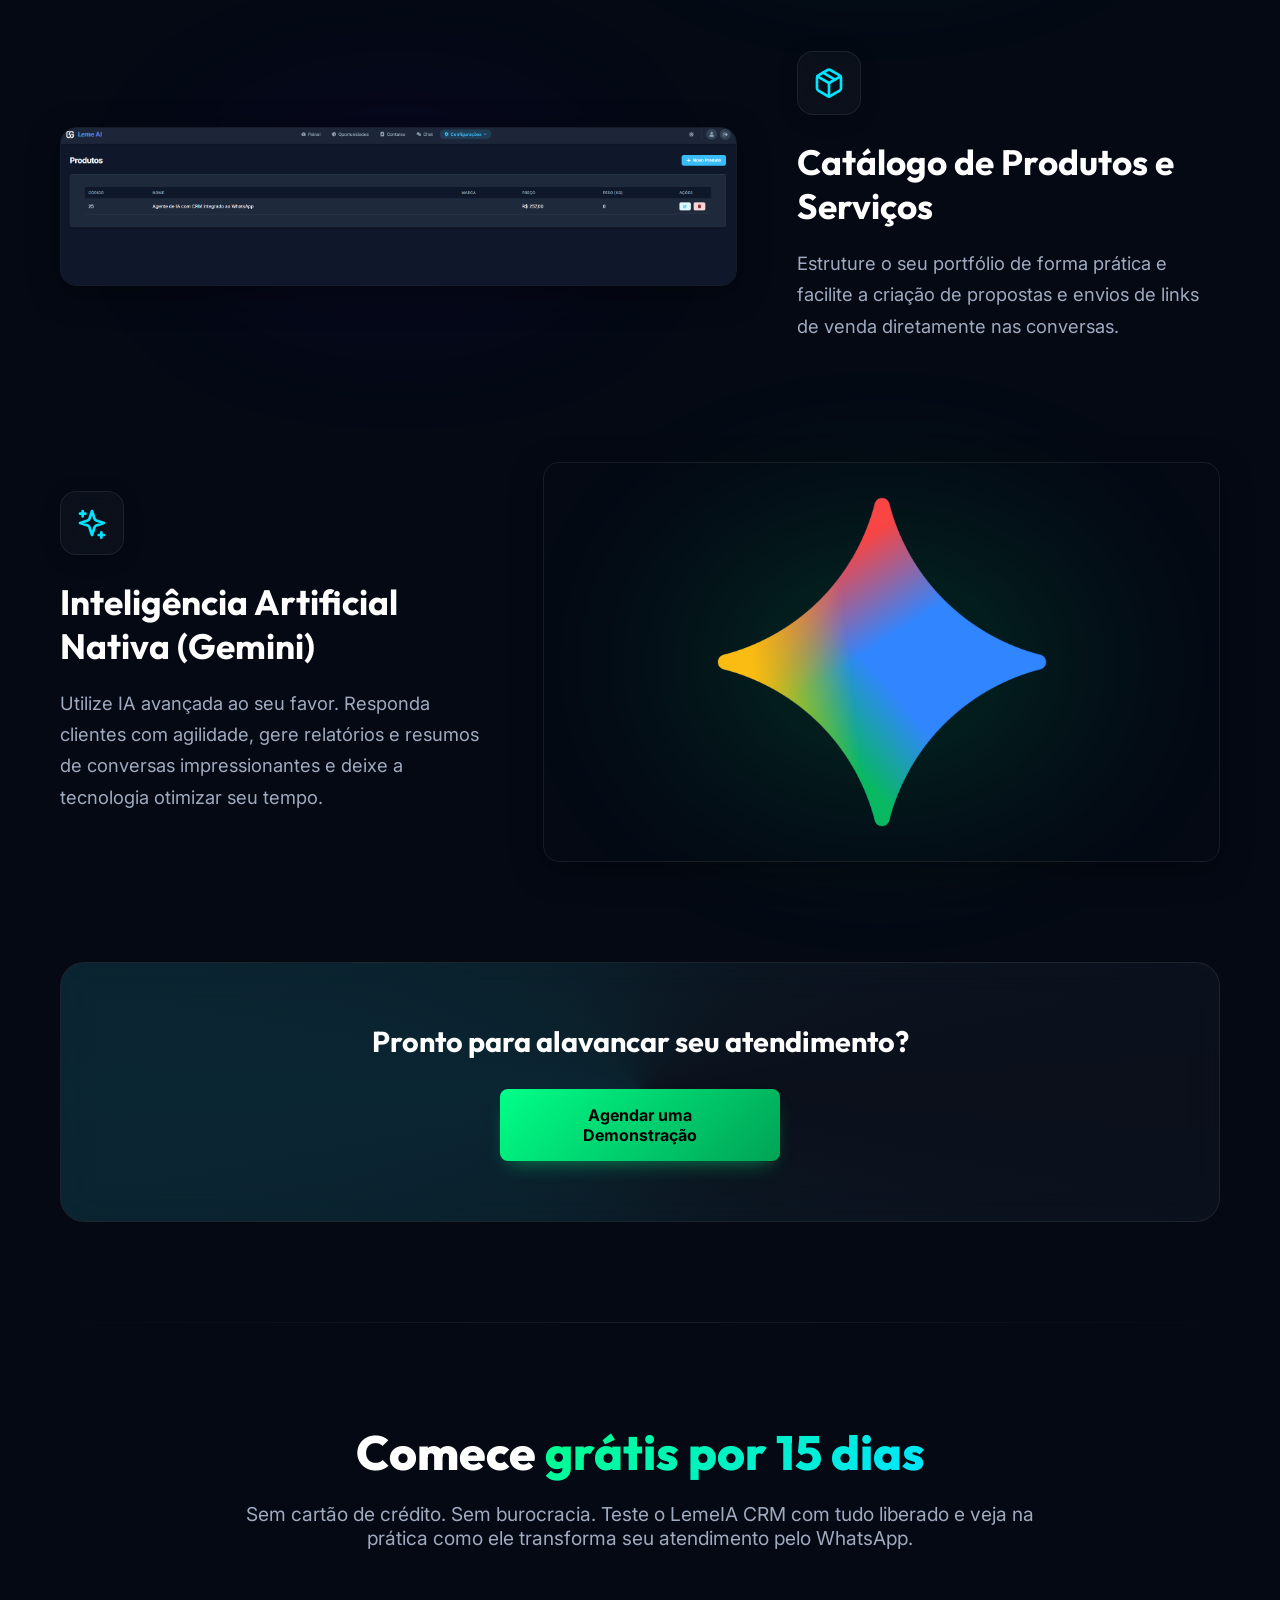
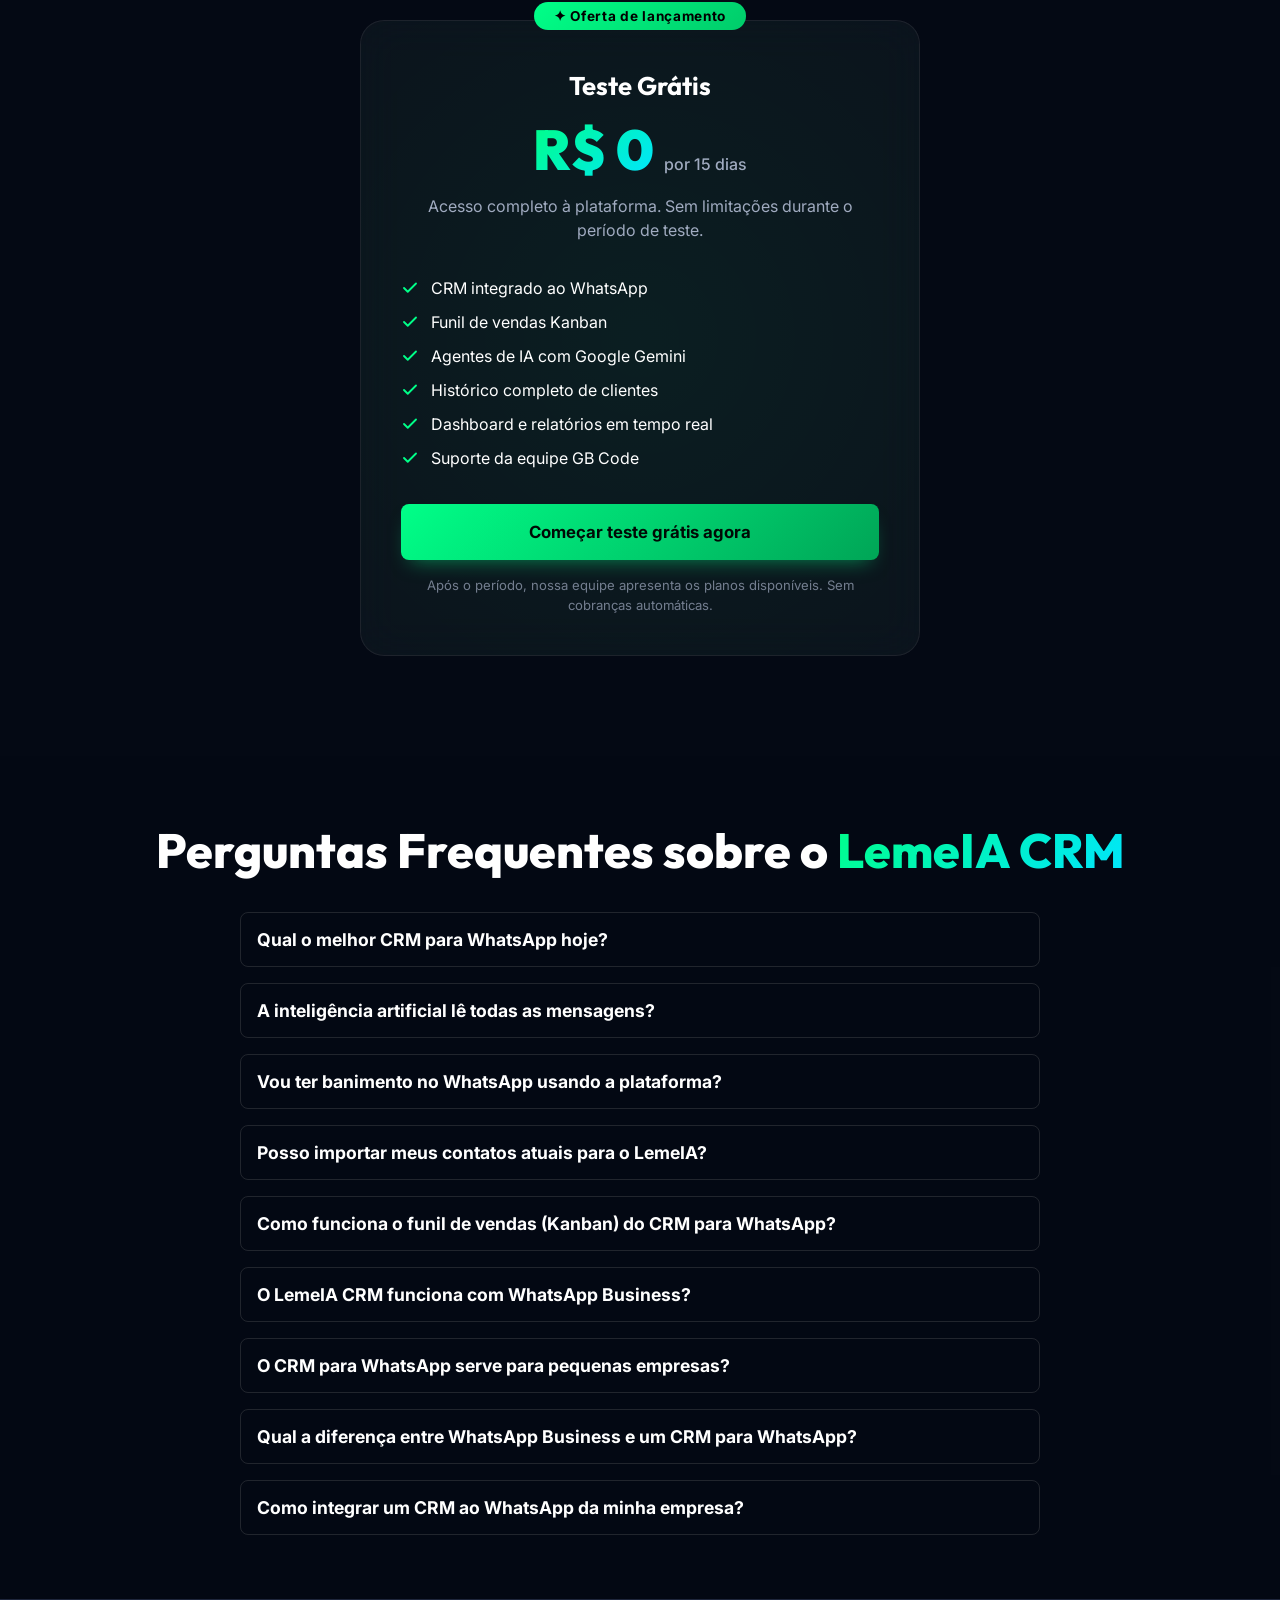
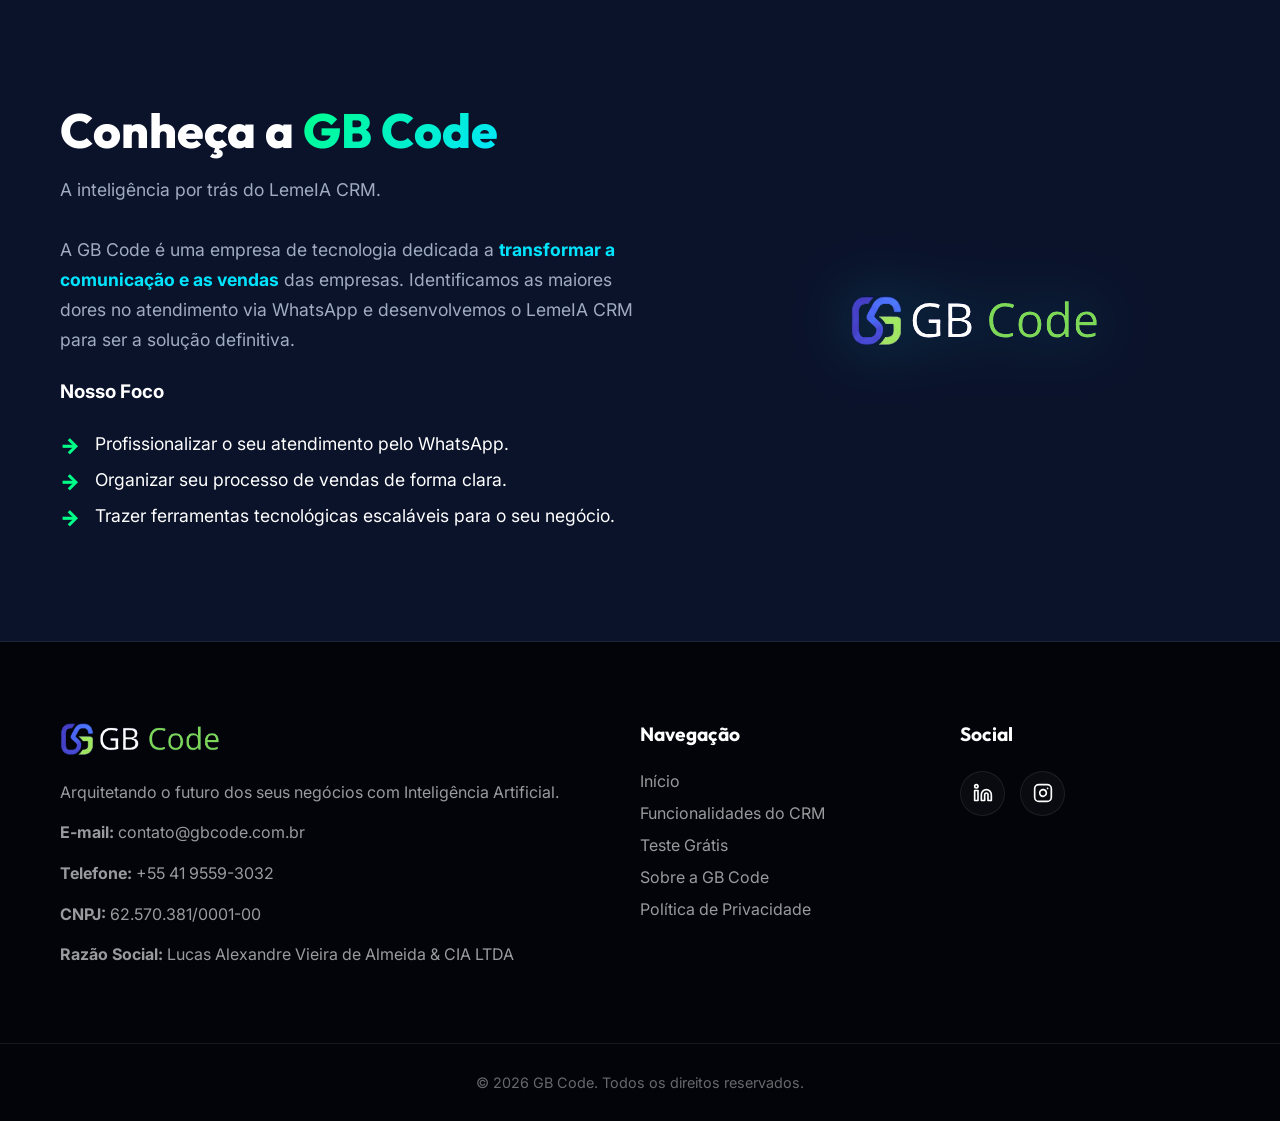
==== commit 65f7b968: "melhorias de SEO, novos FAQS, adiciona card de teste" ====
--- a/index.html
+++ b/index.html
@@ -4,41 +4,185 @@
 <head>
     <meta charset="UTF-8">
     <meta name="viewport" content="width=device-width, initial-scale=1.0">
-    <title>CRM Integrado ao WhatsApp - LemeIA CRM | GB Code</title>
+    <title>CRM para WhatsApp: Atenda, Venda e Escale com o LemeIA CRM | GB Code</title>
+    <meta name="theme-color" content="#040914">
+    <link rel="preconnect" href="https://fonts.googleapis.com">
+    <link rel="preconnect" href="https://fonts.gstatic.com" crossorigin>
+    <link rel="stylesheet"
+        href="https://fonts.googleapis.com/css2?family=Inter:wght@300;400;600;700;800&family=Outfit:wght@400;700;900&display=swap">
     <link rel="stylesheet" href="./src/css/geral.css">
     <link rel="icon" type="image/png" href="./src/img/favicon.ico">
     <meta name="description"
-        content="O LemeIA CRM é o sistema definitivo integrado ao WhatsApp para organizar suas conversas, gerenciar seu time comercial e escalar o faturamento da sua empresa.">
+        content="LemeIA CRM: o sistema de CRM para WhatsApp que organiza seu atendimento, gerencia sua equipe comercial e escala seu faturamento. API Oficial do WhatsApp, IA integrada e funil de vendas visual. Fale com um especialista hoje.">
 
     <!-- Open Graph / Redes Sociais -->
     <meta property="og:type" content="website">
     <meta property="og:url" content="https://gbcode.com.br/">
-    <meta property="og:title" content="CRM Integrado ao WhatsApp - LemeIA CRM | GB Code">
+    <meta property="og:title" content="CRM para WhatsApp: Atenda, Venda e Escale com o LemeIA CRM | GB Code">
     <meta property="og:description"
-        content="O LemeIA CRM é o sistema definitivo integrado ao WhatsApp para organizar suas conversas, gerenciar seu time comercial e escalar o faturamento da sua empresa.">
-    <meta property="og:image" content="https://gbcode.com.br/src/img/logo-gbcode1.png">
+        content="LemeIA CRM: o sistema de CRM para WhatsApp que organiza seu atendimento, gerencia sua equipe comercial e escala seu faturamento. API Oficial, IA integrada e funil de vendas visual.">
+    <meta property="og:image" content="https://gbcode.com.br/src/img/Painel-principal.png">
+    <meta property="og:image:width" content="1200">
+    <meta property="og:image:height" content="630">
+    <meta property="og:locale" content="pt_BR">
+    <meta property="og:site_name" content="GB Code">
+
+    <!-- Twitter Card -->
+    <meta name="twitter:card" content="summary_large_image">
+    <meta name="twitter:title" content="CRM para WhatsApp: Atenda, Venda e Escale com o LemeIA CRM">
+    <meta name="twitter:description"
+        content="LemeIA CRM: o sistema de CRM para WhatsApp com IA integrada, funil de vendas visual e API Oficial do WhatsApp. Organize seu atendimento e escale seu faturamento.">
+    <meta name="twitter:image" content="https://gbcode.com.br/src/img/Painel-principal.png">
 
     <!-- Idioma e Canônica -->
     <link rel="canonical" href="https://gbcode.com.br/">
-
-    <!-- Schema.org JSON-LD para SEO Local e Software -->
+    <meta name="robots" content="index, follow">
+
+    <!-- Schema.org: SoftwareApplication -->
     <script type="application/ld+json">
     {
       "@context": "https://schema.org",
       "@type": "SoftwareApplication",
       "name": "LemeIA CRM",
+      "alternateName": "CRM para WhatsApp LemeIA",
       "operatingSystem": "Web",
       "applicationCategory": "BusinessApplication",
+      "description": "CRM integrado ao WhatsApp com inteligência artificial, funil de vendas visual (Kanban), gestão de chats em equipe, histórico de clientes e catálogo de produtos. Desenvolvido pela GB Code para empresas que vendem pelo WhatsApp.",
+      "url": "https://gbcode.com.br/",
+      "featureList": [
+        "CRM integrado ao WhatsApp",
+        "Funil de vendas Kanban",
+        "Atendimento multiagentes no WhatsApp",
+        "Inteligência Artificial com Google Gemini",
+        "Histórico detalhado de clientes",
+        "Catálogo de produtos e serviços",
+        "Dashboard em tempo real",
+        "API Oficial do WhatsApp"
+      ],
+      "screenshot": "https://gbcode.com.br/src/img/Painel-principal.png",
       "offers": {
         "@type": "Offer",
         "price": "0",
-        "priceCurrency": "BRL"
+        "priceCurrency": "BRL",
+        "description": "Teste grátis por 15 dias com acesso completo à plataforma. Sem cartão de crédito."
       },
       "publisher": {
         "@type": "Organization",
         "name": "GB Code",
-        "url": "https://gbcode.com.br/"
+        "url": "https://gbcode.com.br/",
+        "logo": "https://gbcode.com.br/src/img/logo-gbcode1.png",
+        "contactPoint": {
+          "@type": "ContactPoint",
+          "telephone": "+55-41-9559-3032",
+          "contactType": "sales",
+          "availableLanguage": "Portuguese"
+        },
+        "sameAs": [
+          "https://www.linkedin.com/company/gb-code/",
+          "https://www.instagram.com/gbcode.e/"
+        ]
       }
+    }
+    </script>
+
+    <!-- Schema.org: Organization -->
+    <script type="application/ld+json">
+    {
+      "@context": "https://schema.org",
+      "@type": "Organization",
+      "name": "GB Code",
+      "legalName": "Lucas Alexandre Vieira de Almeida & CIA LTDA",
+      "url": "https://gbcode.com.br/",
+      "logo": "https://gbcode.com.br/src/img/logo-gbcode1.png",
+      "email": "contato@gbcode.com.br",
+      "telephone": "+55-41-9559-3032",
+      "vatID": "62.570.381/0001-00",
+      "sameAs": [
+        "https://www.linkedin.com/company/gb-code/",
+        "https://www.instagram.com/gbcode.e/"
+      ]
+    }
+    </script>
+
+    <!-- Schema.org: FAQPage -->
+    <script type="application/ld+json">
+    {
+      "@context": "https://schema.org",
+      "@type": "FAQPage",
+      "mainEntity": [
+        {
+          "@type": "Question",
+          "name": "Qual o melhor CRM para WhatsApp hoje?",
+          "acceptedAnswer": {
+            "@type": "Answer",
+            "text": "O LemeIA CRM se destaca como a solução definitiva, pois não é apenas um CRM genérico adaptado, mas sim uma plataforma unificada que foi 100% pensada para o ecossistema do WhatsApp desde o primeiro dia de desenvolvimento."
+          }
+        },
+        {
+          "@type": "Question",
+          "name": "A inteligência artificial lê todas as mensagens?",
+          "acceptedAnswer": {
+            "@type": "Answer",
+            "text": "Com a IA configurada (como o Google Gemini), a nossa tecnologia consegue interpretar, gerar resumos das conversas, responder ativamente perguntas recorrentes a qualquer horário, liberando tempo da sua equipe humana para o que importa: fechar vendas."
+          }
+        },
+        {
+          "@type": "Question",
+          "name": "Vou ter banimento no WhatsApp usando a plataforma?",
+          "acceptedAnswer": {
+            "@type": "Answer",
+            "text": "Não, nós utilizamos a API Oficial do WhatsApp (Meta). Isso garante segurança total para o seu número e conformidade estrita com as políticas do WhatsApp."
+          }
+        },
+        {
+          "@type": "Question",
+          "name": "Posso importar meus contatos atuais para o LemeIA?",
+          "acceptedAnswer": {
+            "@type": "Answer",
+            "text": "Sim, a plataforma permite importar facilmente sua base já existente de contatos."
+          }
+        },
+        {
+          "@type": "Question",
+          "name": "Como funciona o funil de vendas (Kanban) do CRM para WhatsApp?",
+          "acceptedAnswer": {
+            "@type": "Answer",
+            "text": "A ferramenta possui colunas personalizadas que representam cada passo da sua venda (ex: Negociação, Proposta Enviada, Venda Fechada). Com o WhatsApp conectado junto, você direciona as conversas visualmente entre as colunas, identificando com muita clareza quem está prestes a fechar negócio."
+          }
+        },
+        {
+          "@type": "Question",
+          "name": "O LemeIA CRM funciona com WhatsApp Business?",
+          "acceptedAnswer": {
+            "@type": "Answer",
+            "text": "Sim. O LemeIA CRM se integra ao WhatsApp Business via API Oficial da Meta, o que significa que você mantém a credibilidade do número da sua empresa, acessa recursos avançados e garante conformidade total com as políticas do WhatsApp."
+          }
+        },
+        {
+          "@type": "Question",
+          "name": "O CRM para WhatsApp serve para pequenas empresas?",
+          "acceptedAnswer": {
+            "@type": "Answer",
+            "text": "Sim, o LemeIA CRM foi projetado para ser acessível tanto para pequenas empresas quanto para times comerciais maiores. Você começa com o essencial e escala conforme sua operação cresce, sem precisar trocar de plataforma."
+          }
+        },
+        {
+          "@type": "Question",
+          "name": "Qual a diferença entre WhatsApp Business e um CRM para WhatsApp?",
+          "acceptedAnswer": {
+            "@type": "Answer",
+            "text": "O WhatsApp Business é o aplicativo de mensagens da Meta com recursos básicos de catálogo e respostas rápidas. Já um CRM para WhatsApp como o LemeIA vai além: permite gerenciar múltiplos atendentes no mesmo número, acompanhar o funil de vendas, registrar o histórico completo de cada cliente, automatizar respostas com IA e gerar relatórios de desempenho da equipe."
+          }
+        },
+        {
+          "@type": "Question",
+          "name": "Como integrar um CRM ao WhatsApp da minha empresa?",
+          "acceptedAnswer": {
+            "@type": "Answer",
+            "text": "Com o LemeIA CRM, a integração é feita através da API Oficial do WhatsApp (Meta). Nossa equipe cuida de todo o processo de configuração e conexão do seu número. Basta entrar em contato conosco e agendaremos uma demonstração para você ver funcionando na prática."
+          }
+        }
+      ]
     }
     </script>
 
@@ -63,12 +207,14 @@
         </div>
         <div class="nav-links">
             <ul>
+                <li><a href="#como-funciona">Como Funciona</a></li>
                 <li><a href="#funcionalidades">Funcionalidades</a></li>
+                <li><a href="#planos">Planos</a></li>
+                <li><a href="#faq">FAQ</a></li>
                 <li><a href="#sobre">Sobre a GB Code</a></li>
-                <li><a href="https://gbcode.com.br/politica-de-privacidade.html">Politica de Privacidade</a></li>
                 <li><button id="talk-us"><a
                             href="https://wa.me/554195593032?text=Ol%C3%A1,%20gostaria%20de%20saber%20mais%20sobre%20o%20LemeIA%20CRM."
-                            target="_blank">Fale Conosco</a></button></li>
+                            target="_blank" rel="noopener noreferrer">Fale Conosco</a></button></li>
             </ul>
         </div>
 
@@ -87,19 +233,20 @@
             <div class="hero-content">
                 <div class="hero-text">
                     <h1>
-                        Revolucione seu Atendimento e Vendas com o <span class="highlight">LemeIA CRM</span> Integrado
-                        ao WhatsApp.
+                        CRM para WhatsApp: organize seu atendimento, gerencie sua equipe e venda mais com o <span
+                            class="highlight">LemeIA CRM</span>.
                     </h1>
                     <p>
                         Um CRM completo, integrado ao WhatsApp, desenhado para organizar suas conversas, gerenciar seu
-                        time comercial e escalar o faturamento da sua empresa.
+                        time comercial e escalar o faturamento da sua empresa. <strong>Teste grátis por 15 dias, sem
+                            cartão de crédito.</strong>
                     </p>
                     <div class="hero-buttons">
                         <a href="#funcionalidades" class="btn btn-primary">
                             Saiba Mais
                         </a>
                         <a href="https://wa.me/554195593032?text=Ol%C3%A1,%20gostaria%20de%20saber%20mais%20sobre%20o%20LemeIA%20CRM."
-                            target="_blank" class="btn btn-secondary">
+                            target="_blank" rel="noopener noreferrer" class="btn btn-secondary">
                             Fale com um Especialista
                         </a>
                     </div>
@@ -110,9 +257,71 @@
 
                 <div class="hero-visual">
                     <div class="hero-image-wrapper">
-                        <img src="./src/img/Demonstração-Agente.gif" alt="Demonstração do LemeIA CRM"
-                            class="hero-mockup">
-                    </div>
+                        <img src="./src/img/Demonstração-Agente.gif"
+                            alt="Demonstração do CRM para WhatsApp LemeIA em funcionamento" class="hero-mockup">
+                    </div>
+                </div>
+            </div>
+        </div>
+    </section>
+
+    <section id="como-funciona" class="how-section">
+        <div class="container">
+            <h2 class="section-title">Como o <span class="highlight">LemeIA CRM</span> funciona?</h2>
+            <p class="section-subtitle">Em 3 passos simples você transforma o WhatsApp da sua empresa em uma máquina de
+                vendas.</p>
+            <div class="how-steps">
+                <div class="how-step">
+                    <div class="how-step-number">1</div>
+                    <div class="how-step-icon">
+                        <svg xmlns="http://www.w3.org/2000/svg" width="36" height="36" viewBox="0 0 24 24" fill="none"
+                            stroke="currentColor" stroke-width="2" stroke-linecap="round" stroke-linejoin="round">
+                            <path
+                                d="M22 16.92v3a2 2 0 0 1-2.18 2 19.79 19.79 0 0 1-8.63-3.07A19.5 19.5 0 0 1 4.69 13.6a19.79 19.79 0 0 1-3.07-8.67A2 2 0 0 1 3.6 3h3a2 2 0 0 1 2 1.72c.127.96.361 1.903.7 2.81a2 2 0 0 1-.45 2.11L8.09 10a16 16 0 0 0 6 6l.72-.81a2 2 0 0 1 2.11-.45c.907.339 1.85.573 2.81.7A2 2 0 0 1 22 17z" />
+                        </svg>
+                    </div>
+                    <h3>Conecta</h3>
+                    <p>Vincule o número de WhatsApp da sua empresa via API Oficial da Meta. Nossa equipe cuida de toda a
+                        configuração técnica.</p>
+                </div>
+                <div class="how-step-divider">
+                    <svg xmlns="http://www.w3.org/2000/svg" width="32" height="32" viewBox="0 0 24 24" fill="none"
+                        stroke="currentColor" stroke-width="2" stroke-linecap="round" stroke-linejoin="round">
+                        <path d="M5 12h14" />
+                        <path d="m12 5 7 7-7 7" />
+                    </svg>
+                </div>
+                <div class="how-step">
+                    <div class="how-step-number">2</div>
+                    <div class="how-step-icon">
+                        <svg xmlns="http://www.w3.org/2000/svg" width="36" height="36" viewBox="0 0 24 24" fill="none"
+                            stroke="currentColor" stroke-width="2" stroke-linecap="round" stroke-linejoin="round">
+                            <path d="M12 20h9" />
+                            <path d="M16.5 3.5a2.12 2.12 0 0 1 3 3L7 19l-4 1 1-4Z" />
+                        </svg>
+                    </div>
+                    <h3>Configura</h3>
+                    <p>Personalize seu funil de vendas, cadastre sua equipe de atendentes e configure os agentes de IA
+                        conforme o perfil do seu negócio.</p>
+                </div>
+                <div class="how-step-divider">
+                    <svg xmlns="http://www.w3.org/2000/svg" width="32" height="32" viewBox="0 0 24 24" fill="none"
+                        stroke="currentColor" stroke-width="2" stroke-linecap="round" stroke-linejoin="round">
+                        <path d="M5 12h14" />
+                        <path d="m12 5 7 7-7 7" />
+                    </svg>
+                </div>
+                <div class="how-step">
+                    <div class="how-step-number">3</div>
+                    <div class="how-step-icon">
+                        <svg xmlns="http://www.w3.org/2000/svg" width="36" height="36" viewBox="0 0 24 24" fill="none"
+                            stroke="currentColor" stroke-width="2" stroke-linecap="round" stroke-linejoin="round">
+                            <path d="M12 2v20M17 5H9.5a3.5 3.5 0 0 0 0 7h5a3.5 3.5 0 0 1 0 7H6" />
+                        </svg>
+                    </div>
+                    <h3>Vende</h3>
+                    <p>Atenda mais rápido, feche mais negócios e acompanhe cada oportunidade no funil. Sua equipe foca
+                        em vender — a plataforma cuida do resto.</p>
                 </div>
             </div>
         </div>
@@ -120,10 +329,12 @@
 
     <section id="funcionalidades" class="features-section">
         <div class="container">
-            <h2 class="section-title">Domine suas vendas com o <span class="highlight">LemeIA</span></h2>
+            <h2 class="section-title">O CRM para WhatsApp completo: tudo que você precisa no <span
+                    class="highlight">LemeIA</span></h2>
             <p class="section-subtitle">
-                Todas as ferramentas que você precisa em uma única plataforma integrada ao WhatsApp para gerenciar,
-                engajar e lucrar.
+                Todas as ferramentas que você precisa em uma única plataforma de CRM integrada ao WhatsApp para
+                gerenciar sua equipe,
+                engajar clientes e aumentar o faturamento.
             </p>
 
             <div class="features-container">
@@ -144,7 +355,8 @@
                             volume de conversas em dashboards intuitivos e atualizados instantaneamente.</p>
                     </div>
                     <div class="feature-image">
-                        <img src="./src/img/Painel-principal.png" alt="Dashboard do LemeIA CRM Integrado ao WhatsApp"
+                        <img src="./src/img/Painel-principal.png"
+                            alt="Dashboard do CRM para WhatsApp LemeIA com métricas de atendimento em tempo real"
                             class="feature-img" loading="lazy">
                     </div>
                 </div>
@@ -160,12 +372,13 @@
                                 <path d="M9 13h6" />
                             </svg>
                         </div>
-                        <h3>Gestão de Chats Centralizada</h3>
+                        <h3>Gestão de Chats Centralizada — CRM e WhatsApp em um só lugar</h3>
                         <p>Não perca nenhuma conversa. Atenda múltiplas pessoas no WhatsApp simultaneamente com uma
-                            interface unificada fluída e organizada.</p>
+                            interface unificada fluída e organizada, direto no seu CRM.</p>
                     </div>
                     <div class="feature-image">
-                        <img src="./src/img/Chat.png" alt="Chat e Atendimento multiagentes do LemeIA no WhatsApp"
+                        <img src="./src/img/Chat.png"
+                            alt="Atendimento multiagentes pelo WhatsApp com CRM integrado — LemeIA CRM"
                             class="feature-img" loading="lazy">
                     </div>
                 </div>
@@ -182,12 +395,13 @@
                                 <path d="M16 7v9" />
                             </svg>
                         </div>
-                        <h3>Funil de Vendas Visual (Kanban)</h3>
+                        <h3>Funil de Vendas Visual (Kanban) integrado ao WhatsApp</h3>
                         <p>Acompanhe cada oportunidade de venda arrastando cartões. Transforme o fluxo comercial da sua
-                            empresa, identificando gargalos e fechando mais negócios com facilidade.</p>
+                            empresa com um CRM para WhatsApp que identifica gargalos e fecha mais negócios com
+                            facilidade.</p>
                     </div>
                     <div class="feature-image">
-                        <img src="./src/img/kanban.png" alt="Funil de Vendas do LemeIA CRM para WhatsApp"
+                        <img src="./src/img/kanban.png" alt="Funil de vendas Kanban do CRM para WhatsApp — LemeIA CRM"
                             class="feature-img" loading="lazy">
                     </div>
                 </div>
@@ -208,7 +422,8 @@
                             crie relacionamentos duradouros através de um acompanhamento preciso.</p>
                     </div>
                     <div class="feature-image">
-                        <img src="./src/img/historico-cliente.png" alt="Histórico do Cliente no CRM" class="feature-img"
+                        <img src="./src/img/historico-cliente.png"
+                            alt="Histórico detalhado do cliente no CRM para WhatsApp LemeIA" class="feature-img"
                             loading="lazy">
                     </div>
                 </div>
@@ -232,8 +447,9 @@
                             forma humana e assertiva com a sua base de contatos.</p>
                     </div>
                     <div class="feature-image">
-                        <img src="./src/img/Config-Agent.png" alt="Configuração de Agente IA para Atendimento"
-                            class="feature-img" loading="lazy">
+                        <img src="./src/img/Config-Agent.png"
+                            alt="Configuração de Agente IA para atendimento automático no WhatsApp" class="feature-img"
+                            loading="lazy">
                     </div>
                 </div>
 
@@ -255,7 +471,8 @@
                             links de venda diretamente nas conversas.</p>
                     </div>
                     <div class="feature-image">
-                        <img src="./src/img/Produtos.png" alt="Gestão de Produtos e Catálogos no LemeIA"
+                        <img src="./src/img/Produtos.png"
+                            alt="Catálogo de produtos e serviços integrado ao CRM para WhatsApp LemeIA"
                             class="feature-img" loading="lazy">
                     </div>
                 </div>
@@ -280,7 +497,8 @@
                     </div>
                     <div class="feature-image">
                         <img src="./src/img/gemini-color.png"
-                            alt="Inteligência Artificial Gemini integrada ao CRM LemeIA" class="feature-img"
+                            alt="Inteligência Artificial Gemini integrada ao CRM para WhatsApp LemeIA"
+                            class="feature-img"
                             style="max-height: 400px; object-fit: contain; padding: 20px; text-align: center;"
                             loading="lazy">
                     </div>
@@ -290,9 +508,92 @@
             <div class="cta-case">
                 <p>Pronto para alavancar seu atendimento?</p>
                 <a href="https://wa.me/554195593032?text=Ol%C3%A1,%20gostaria%20de%20agendar%20uma%20demonstra%C3%A7%C3%A3o%20do%20LemeIA%20CRM."
-                    target="_blank" class="btn btn-primary">Agendar uma Demonstração</a>
-            </div>
-
+                    target="_blank" rel="noopener noreferrer" class="btn btn-primary">Agendar uma Demonstração</a>
+            </div>
+
+        </div>
+    </section>
+
+    <section id="planos" class="pricing-section">
+        <div class="container">
+            <h2 class="section-title">Comece <span class="highlight">grátis por 15 dias</span></h2>
+            <p class="section-subtitle">
+                Sem cartão de crédito. Sem burocracia. Teste o LemeIA CRM com tudo liberado e veja na prática como ele
+                transforma seu atendimento pelo WhatsApp.
+            </p>
+
+            <div class="pricing-card-wrapper">
+                <div class="pricing-trial-badge">✦ Oferta de lançamento</div>
+                <div class="pricing-card">
+                    <div class="pricing-card-header">
+                        <h3>Teste Grátis</h3>
+                        <div class="pricing-price">
+                            <span class="price-value">R$ 0</span>
+                            <span class="price-period">por 15 dias</span>
+                        </div>
+                        <p class="pricing-desc">Acesso completo à plataforma. Sem limitações durante o período de teste.
+                        </p>
+                    </div>
+
+                    <ul class="pricing-features">
+                        <li>
+                            <svg xmlns="http://www.w3.org/2000/svg" width="18" height="18" viewBox="0 0 24 24"
+                                fill="none" stroke="currentColor" stroke-width="2.5" stroke-linecap="round"
+                                stroke-linejoin="round">
+                                <polyline points="20 6 9 17 4 12" />
+                            </svg>
+                            CRM integrado ao WhatsApp
+                        </li>
+                        <li>
+                            <svg xmlns="http://www.w3.org/2000/svg" width="18" height="18" viewBox="0 0 24 24"
+                                fill="none" stroke="currentColor" stroke-width="2.5" stroke-linecap="round"
+                                stroke-linejoin="round">
+                                <polyline points="20 6 9 17 4 12" />
+                            </svg>
+                            Funil de vendas Kanban
+                        </li>
+                        <li>
+                            <svg xmlns="http://www.w3.org/2000/svg" width="18" height="18" viewBox="0 0 24 24"
+                                fill="none" stroke="currentColor" stroke-width="2.5" stroke-linecap="round"
+                                stroke-linejoin="round">
+                                <polyline points="20 6 9 17 4 12" />
+                            </svg>
+                            Agentes de IA com Google Gemini
+                        </li>
+                        <li>
+                            <svg xmlns="http://www.w3.org/2000/svg" width="18" height="18" viewBox="0 0 24 24"
+                                fill="none" stroke="currentColor" stroke-width="2.5" stroke-linecap="round"
+                                stroke-linejoin="round">
+                                <polyline points="20 6 9 17 4 12" />
+                            </svg>
+                            Histórico completo de clientes
+                        </li>
+                        <li>
+                            <svg xmlns="http://www.w3.org/2000/svg" width="18" height="18" viewBox="0 0 24 24"
+                                fill="none" stroke="currentColor" stroke-width="2.5" stroke-linecap="round"
+                                stroke-linejoin="round">
+                                <polyline points="20 6 9 17 4 12" />
+                            </svg>
+                            Dashboard e relatórios em tempo real
+                        </li>
+                        <li>
+                            <svg xmlns="http://www.w3.org/2000/svg" width="18" height="18" viewBox="0 0 24 24"
+                                fill="none" stroke="currentColor" stroke-width="2.5" stroke-linecap="round"
+                                stroke-linejoin="round">
+                                <polyline points="20 6 9 17 4 12" />
+                            </svg>
+                            Suporte da equipe GB Code
+                        </li>
+                    </ul>
+
+                    <a href="https://wa.me/554195593032?text=Ol%C3%A1,%20quero%20começar%20meu%20teste%20grátis%20de%2015%20dias%20do%20LemeIA%20CRM."
+                        target="_blank" rel="noopener noreferrer" class="btn btn-primary pricing-cta">
+                        Começar teste grátis agora
+                    </a>
+                    <p class="pricing-fine">Após o período, nossa equipe apresenta os planos disponíveis. Sem cobranças
+                        automáticas.</p>
+                </div>
+            </div>
         </div>
     </section>
 
@@ -339,12 +640,49 @@
                 <details
                     style="padding: 1rem; border-radius: 8px; border: 1px solid rgba(150,150,150,0.2); cursor: pointer; color: inherit;">
                     <summary style="font-weight: bold; font-size: 1.1rem; list-style: none;">Como funciona o funil de
-                        vendas (Kanban)?</summary>
+                        vendas (Kanban) do CRM para WhatsApp?</summary>
                     <p style="margin-top: 1rem; line-height: 1.5; color: inherit; opacity: 0.9;">A ferramenta possui
                         colunas personalizadas que representam cada passo da sua venda (ex: Negociação, Proposta
                         Enviada, Venda Fechada). Com o WhatsApp conectado junto, você direciona as conversas
                         visualmente entre as colunas, identificando com muita clareza quem está prestes a fechar
                         negócio.</p>
+                </details>
+                <details
+                    style="padding: 1rem; border-radius: 8px; border: 1px solid rgba(150,150,150,0.2); cursor: pointer; color: inherit;">
+                    <summary style="font-weight: bold; font-size: 1.1rem; list-style: none;">O LemeIA CRM funciona com
+                        WhatsApp Business?</summary>
+                    <p style="margin-top: 1rem; line-height: 1.5; color: inherit; opacity: 0.9;">Sim. O LemeIA CRM se
+                        integra ao WhatsApp Business via API Oficial da Meta, o que significa que você mantém a
+                        credibilidade do número da sua empresa, acessa recursos avançados e garante conformidade total
+                        com as políticas do WhatsApp.</p>
+                </details>
+                <details
+                    style="padding: 1rem; border-radius: 8px; border: 1px solid rgba(150,150,150,0.2); cursor: pointer; color: inherit;">
+                    <summary style="font-weight: bold; font-size: 1.1rem; list-style: none;">O CRM para WhatsApp serve
+                        para pequenas empresas?</summary>
+                    <p style="margin-top: 1rem; line-height: 1.5; color: inherit; opacity: 0.9;">Sim, o LemeIA CRM foi
+                        projetado para ser acessível tanto para pequenas empresas quanto para times comerciais maiores.
+                        Você começa com o essencial e escala conforme sua operação cresce, sem precisar trocar de
+                        plataforma.</p>
+                </details>
+                <details
+                    style="padding: 1rem; border-radius: 8px; border: 1px solid rgba(150,150,150,0.2); cursor: pointer; color: inherit;">
+                    <summary style="font-weight: bold; font-size: 1.1rem; list-style: none;">Qual a diferença entre
+                        WhatsApp Business e um CRM para WhatsApp?</summary>
+                    <p style="margin-top: 1rem; line-height: 1.5; color: inherit; opacity: 0.9;">O WhatsApp Business é o
+                        aplicativo de mensagens da Meta com recursos básicos de catálogo e respostas rápidas. Já um CRM
+                        para WhatsApp como o LemeIA vai além: permite gerenciar múltiplos atendentes no mesmo número,
+                        acompanhar o funil de vendas, registrar o histórico completo de cada cliente, automatizar
+                        respostas com IA e gerar relatórios de desempenho da equipe.</p>
+                </details>
+                <details
+                    style="padding: 1rem; border-radius: 8px; border: 1px solid rgba(150,150,150,0.2); cursor: pointer; color: inherit;">
+                    <summary style="font-weight: bold; font-size: 1.1rem; list-style: none;">Como integrar um CRM ao
+                        WhatsApp da minha empresa?</summary>
+                    <p style="margin-top: 1rem; line-height: 1.5; color: inherit; opacity: 0.9;">Com o LemeIA CRM, a
+                        integração é feita através da API Oficial do WhatsApp (Meta). Nossa equipe cuida de todo o
+                        processo de configuração e conexão do seu número. Basta entrar em contato conosco e agendaremos
+                        uma demonstração para você ver funcionando na prática.</p>
                 </details>
             </div>
         </div>
@@ -399,16 +737,17 @@
                 <ul>
                     <li><a href="#inicio">Início</a></li>
                     <li><a href="#funcionalidades">Funcionalidades do CRM</a></li>
+                    <li><a href="#planos">Teste Grátis</a></li>
                     <li><a href="#sobre">Sobre a GB Code</a></li>
-                    <li><a href="https://gbcode.com.br/politica-de-privacidade.html">Politica de Privacidade</a></li>
+                    <li><a href="https://gbcode.com.br/politica-de-privacidade.html">Política de Privacidade</a></li>
                 </ul>
             </div>
 
             <div class="footer-column footer-utilities">
                 <h4>Social</h4>
                 <div class="social-icons">
-                    <a href="https://www.linkedin.com/company/gb-code/" target="_blank" aria-label="LinkedIn"
-                        class="icon-social">
+                    <a href="https://www.linkedin.com/company/gb-code/" target="_blank" rel="noopener noreferrer"
+                        aria-label="LinkedIn" class="icon-social">
                         <svg xmlns="http://www.w3.org/2000/svg" width="20" height="20" viewBox="0 0 24 24" fill="none"
                             stroke="currentColor" stroke-width="2" stroke-linecap="round" stroke-linejoin="round">
                             <path d="M16 8a6 6 0 0 1 6 6v7h-4v-7a2 2 0 0 0-2-2 2 2 0 0 0-2 2v7h-4v-7a6 6 0 0 1 6-6z" />
@@ -416,8 +755,8 @@
                             <circle cx="4" cy="4" r="2" />
                         </svg>
                     </a>
-                    <a href="https://www.instagram.com/gbcode.e/" target="_blank" aria-label="Instagram"
-                        class="icon-social">
+                    <a href="https://www.instagram.com/gbcode.e/" target="_blank" rel="noopener noreferrer"
+                        aria-label="Instagram" class="icon-social">
                         <svg xmlns="http://www.w3.org/2000/svg" width="20" height="20" viewBox="0 0 24 24" fill="none"
                             stroke="currentColor" stroke-width="2" stroke-linecap="round" stroke-linejoin="round">
                             <rect width="20" height="20" x="2" y="2" rx="5" ry="5" />
--- a/src/css/geral.css
+++ b/src/css/geral.css
@@ -1,5 +1,3 @@
-@import url('https://fonts.googleapis.com/css2?family=Inter:wght@300;400;600;700;800&family=Outfit:wght@400;700;900&display=swap');
-
 * {
     margin: 0;
     padding: 0;
@@ -430,6 +428,9 @@
 
 .feature-img {
     max-width: 100%;
+    width: 100%;
+    height: auto;
+    display: block;
     border-radius: 16px;
     border: 1px solid var(--glass-border);
     box-shadow: var(--glass-shadow);
@@ -563,6 +564,254 @@
 
 .tech-stack-cards img:hover {
     transform: scale(1.05);
+}
+
+/* PRICING SECTION */
+.pricing-section {
+    padding: 100px 0;
+    position: relative;
+}
+
+.pricing-section::before {
+    content: '';
+    position: absolute;
+    top: 0;
+    left: 0;
+    right: 0;
+    height: 1px;
+    background: linear-gradient(90deg, transparent, var(--glass-border), transparent);
+}
+
+.pricing-card-wrapper {
+    position: relative;
+    max-width: 560px;
+    margin: 0 auto;
+}
+
+.pricing-trial-badge {
+    position: absolute;
+    top: -18px;
+    left: 50%;
+    transform: translateX(-50%);
+    background: linear-gradient(135deg, var(--cor-primaria-verde), var(--cor-secundaria-verde));
+    color: #000;
+    font-weight: 700;
+    font-size: 0.85em;
+    padding: 6px 20px;
+    border-radius: 20px;
+    white-space: nowrap;
+    z-index: 2;
+    letter-spacing: 0.05em;
+}
+
+.pricing-card {
+    background: var(--glass-bg);
+    border: 1px solid var(--glass-border);
+    border-radius: 24px;
+    padding: 48px 40px 40px;
+    backdrop-filter: blur(20px);
+    position: relative;
+    overflow: hidden;
+    transition: border-color 0.3s, box-shadow 0.3s;
+}
+
+.pricing-card::before {
+    content: '';
+    position: absolute;
+    top: -60%;
+    left: -60%;
+    width: 220%;
+    height: 220%;
+    background: radial-gradient(circle at 50% 50%, rgba(0, 255, 136, 0.06), transparent 60%);
+    pointer-events: none;
+}
+
+.pricing-card:hover {
+    border-color: rgba(0, 255, 136, 0.3);
+    box-shadow: 0 0 60px rgba(0, 255, 136, 0.08);
+}
+
+.pricing-card-header {
+    text-align: center;
+    margin-bottom: 36px;
+    position: relative;
+}
+
+.pricing-card-header h3 {
+    font-family: var(--fonte-titulos);
+    font-size: 1.6em;
+    font-weight: 700;
+    color: var(--cor-texto);
+    margin-bottom: 20px;
+}
+
+.pricing-price {
+    display: flex;
+    align-items: baseline;
+    justify-content: center;
+    gap: 10px;
+    margin-bottom: 16px;
+}
+
+.price-value {
+    font-family: var(--fonte-titulos);
+    font-size: 3.5em;
+    font-weight: 900;
+    background: linear-gradient(135deg, var(--cor-primaria-verde), var(--cor-primaria-azul));
+    background-clip: text;
+    -webkit-background-clip: text;
+    -webkit-text-fill-color: transparent;
+    line-height: 1;
+}
+
+.price-period {
+    font-size: 1em;
+    color: var(--color-text-light);
+    font-weight: 500;
+}
+
+.pricing-desc {
+    font-size: 1em;
+    color: var(--color-text-light);
+    line-height: 1.5;
+}
+
+.pricing-features {
+    list-style: none;
+    padding: 0;
+    margin: 0 0 36px;
+    display: flex;
+    flex-direction: column;
+    gap: 14px;
+    position: relative;
+}
+
+.pricing-features li {
+    display: flex;
+    align-items: center;
+    gap: 12px;
+    font-size: 1em;
+    color: var(--cor-texto);
+}
+
+.pricing-features li svg {
+    color: var(--cor-primaria-verde);
+    flex-shrink: 0;
+}
+
+.pricing-cta {
+    width: 100%;
+    font-size: 1.05em;
+    padding: 18px 32px;
+}
+
+.pricing-fine {
+    text-align: center;
+    margin-top: 16px;
+    font-size: 0.82em;
+    color: var(--color-text-light);
+    opacity: 0.7;
+    line-height: 1.5;
+}
+
+@media (max-width: 600px) {
+    .pricing-card {
+        padding: 48px 24px 32px;
+    }
+}
+
+/* COMO FUNCIONA */
+.how-section {
+    padding: 100px 0;
+}
+
+.how-steps {
+    display: flex;
+    align-items: flex-start;
+    justify-content: center;
+    gap: 0;
+    margin-top: 60px;
+    flex-wrap: wrap;
+}
+
+.how-step {
+    flex: 1;
+    min-width: 220px;
+    max-width: 280px;
+    text-align: center;
+    padding: 40px 24px;
+    background: rgba(255, 255, 255, 0.03);
+    border: 1px solid rgba(255, 255, 255, 0.08);
+    border-radius: 20px;
+    position: relative;
+    transition: transform 0.3s, border-color 0.3s;
+}
+
+.how-step:hover {
+    transform: translateY(-6px);
+    border-color: rgba(0, 200, 120, 0.3);
+}
+
+.how-step-number {
+    position: absolute;
+    top: -18px;
+    left: 50%;
+    transform: translateX(-50%);
+    width: 36px;
+    height: 36px;
+    border-radius: 50%;
+    background: linear-gradient(135deg, var(--cor-primaria-verde), var(--cor-primaria-azul));
+    color: #fff;
+    font-weight: 800;
+    font-size: 1rem;
+    display: flex;
+    align-items: center;
+    justify-content: center;
+    font-family: var(--fonte-titulos);
+}
+
+.how-step-icon {
+    color: var(--cor-primaria-verde);
+    margin-bottom: 20px;
+}
+
+.how-step h3 {
+    font-size: 1.3rem;
+    font-family: var(--fonte-titulos);
+    color: var(--cor-texto);
+    margin-bottom: 12px;
+}
+
+.how-step p {
+    font-size: 0.95rem;
+    color: var(--color-text-light);
+    line-height: 1.6;
+    opacity: 0.85;
+}
+
+.how-step-divider {
+    color: rgba(255, 255, 255, 0.2);
+    display: flex;
+    align-items: center;
+    padding: 0 12px;
+    margin-top: 60px;
+}
+
+@media (max-width: 768px) {
+    .how-steps {
+        flex-direction: column;
+        align-items: center;
+        gap: 40px;
+    }
+    .how-step-divider {
+        transform: rotate(90deg);
+        margin: 0;
+        padding: 0;
+    }
+    .how-step {
+        max-width: 100%;
+        width: 100%;
+    }
 }
 
 /* FOOTER */
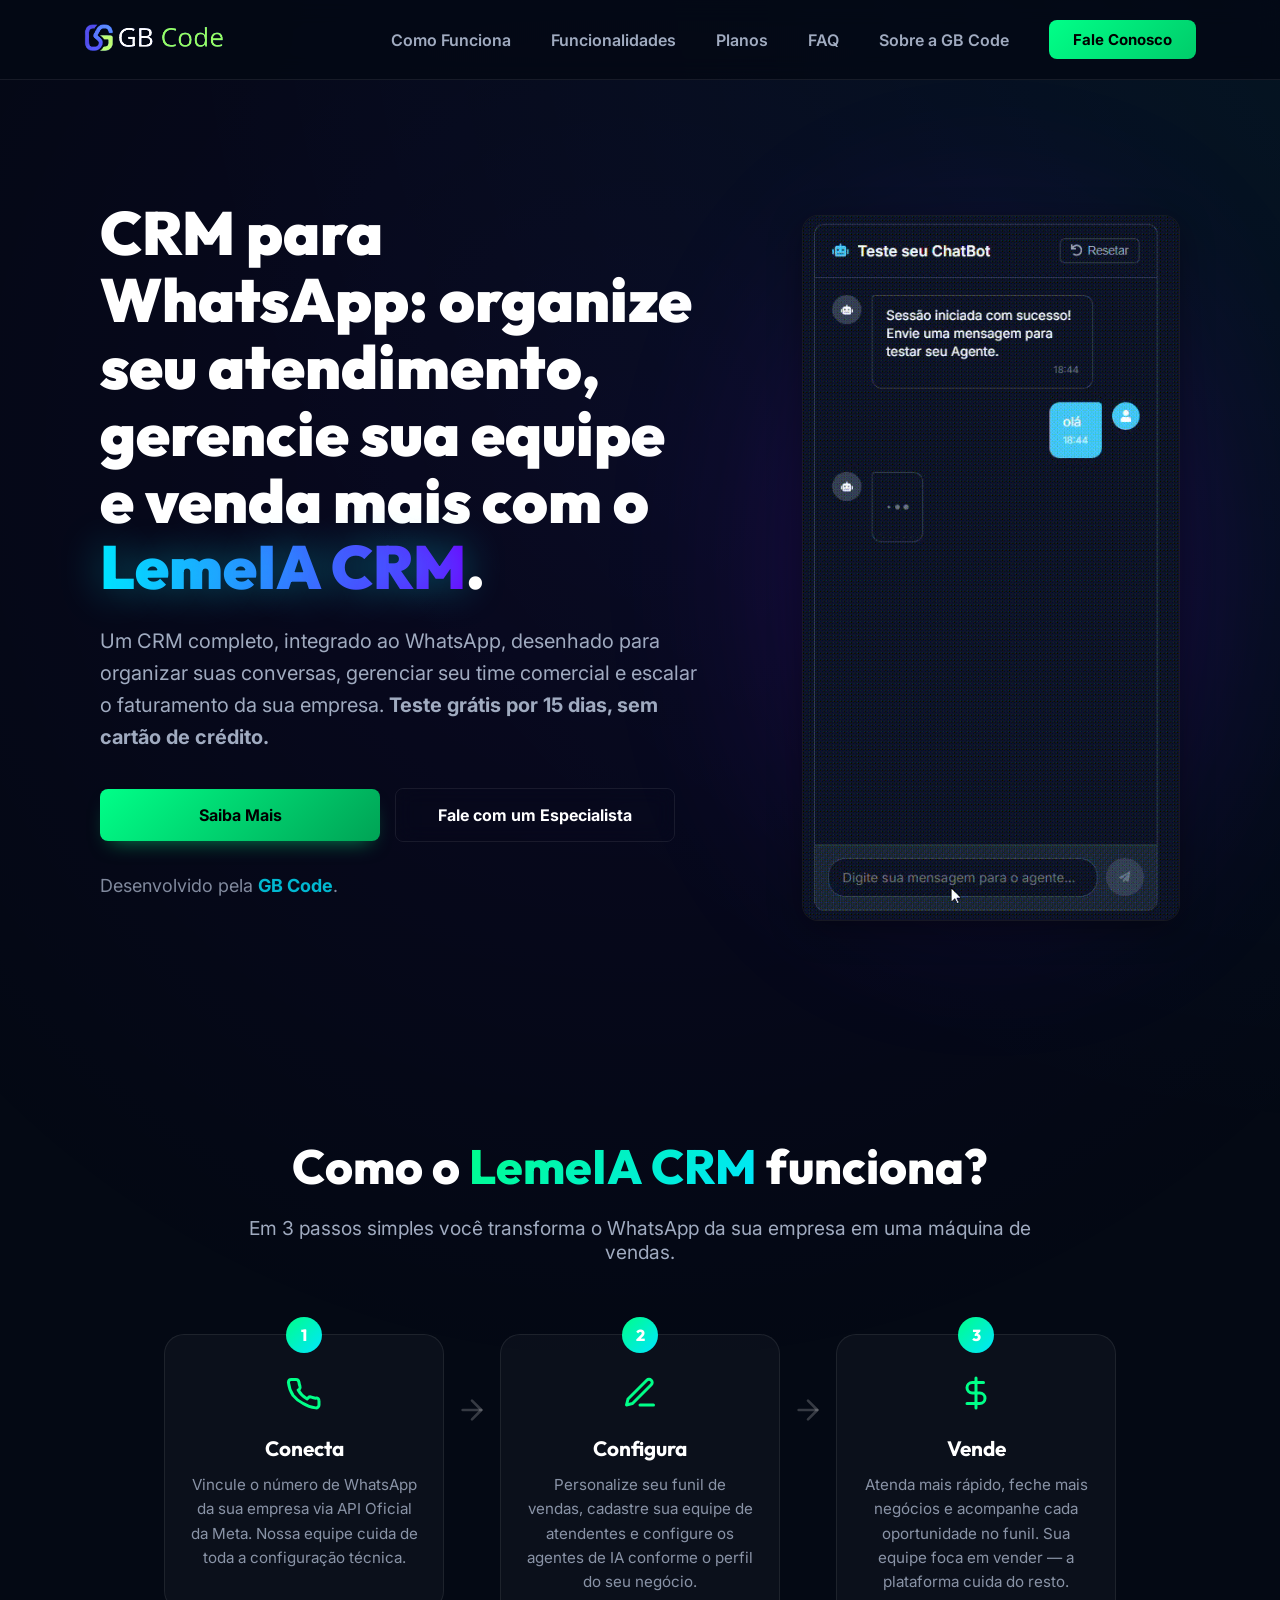
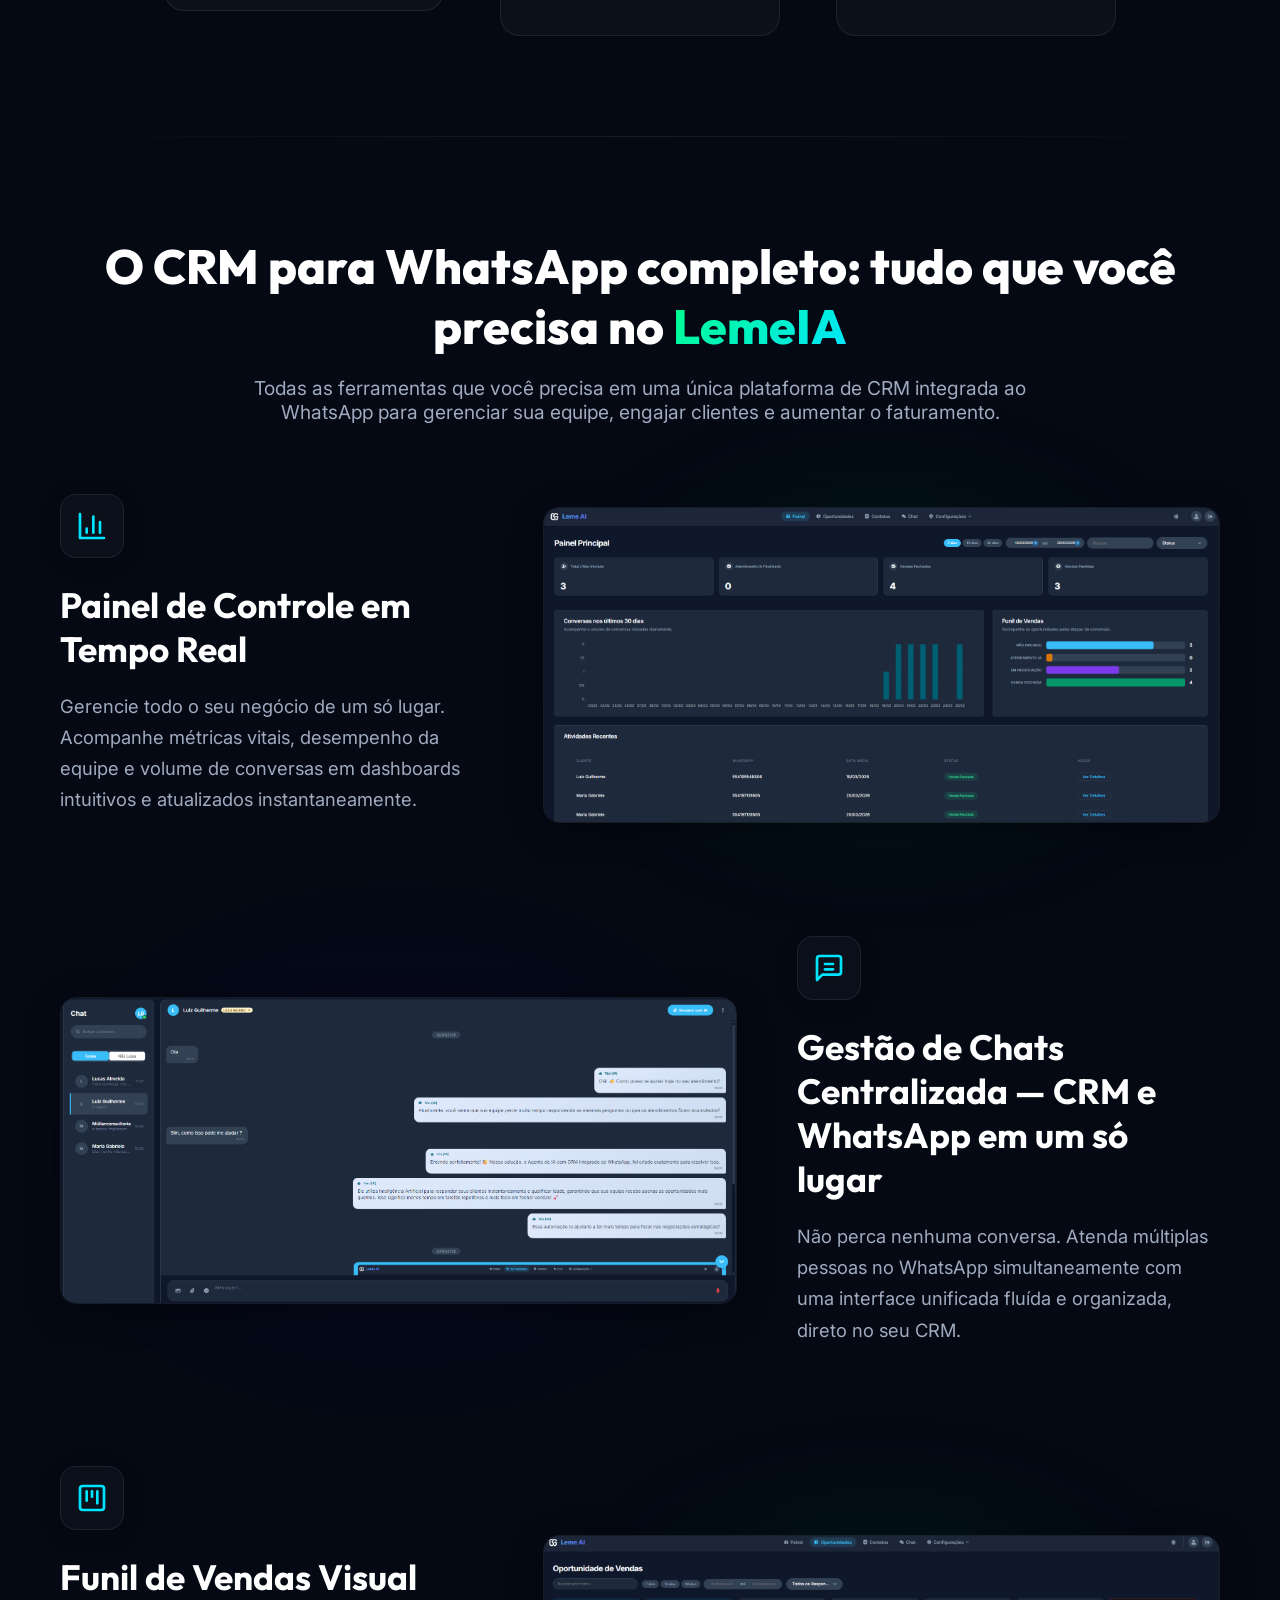
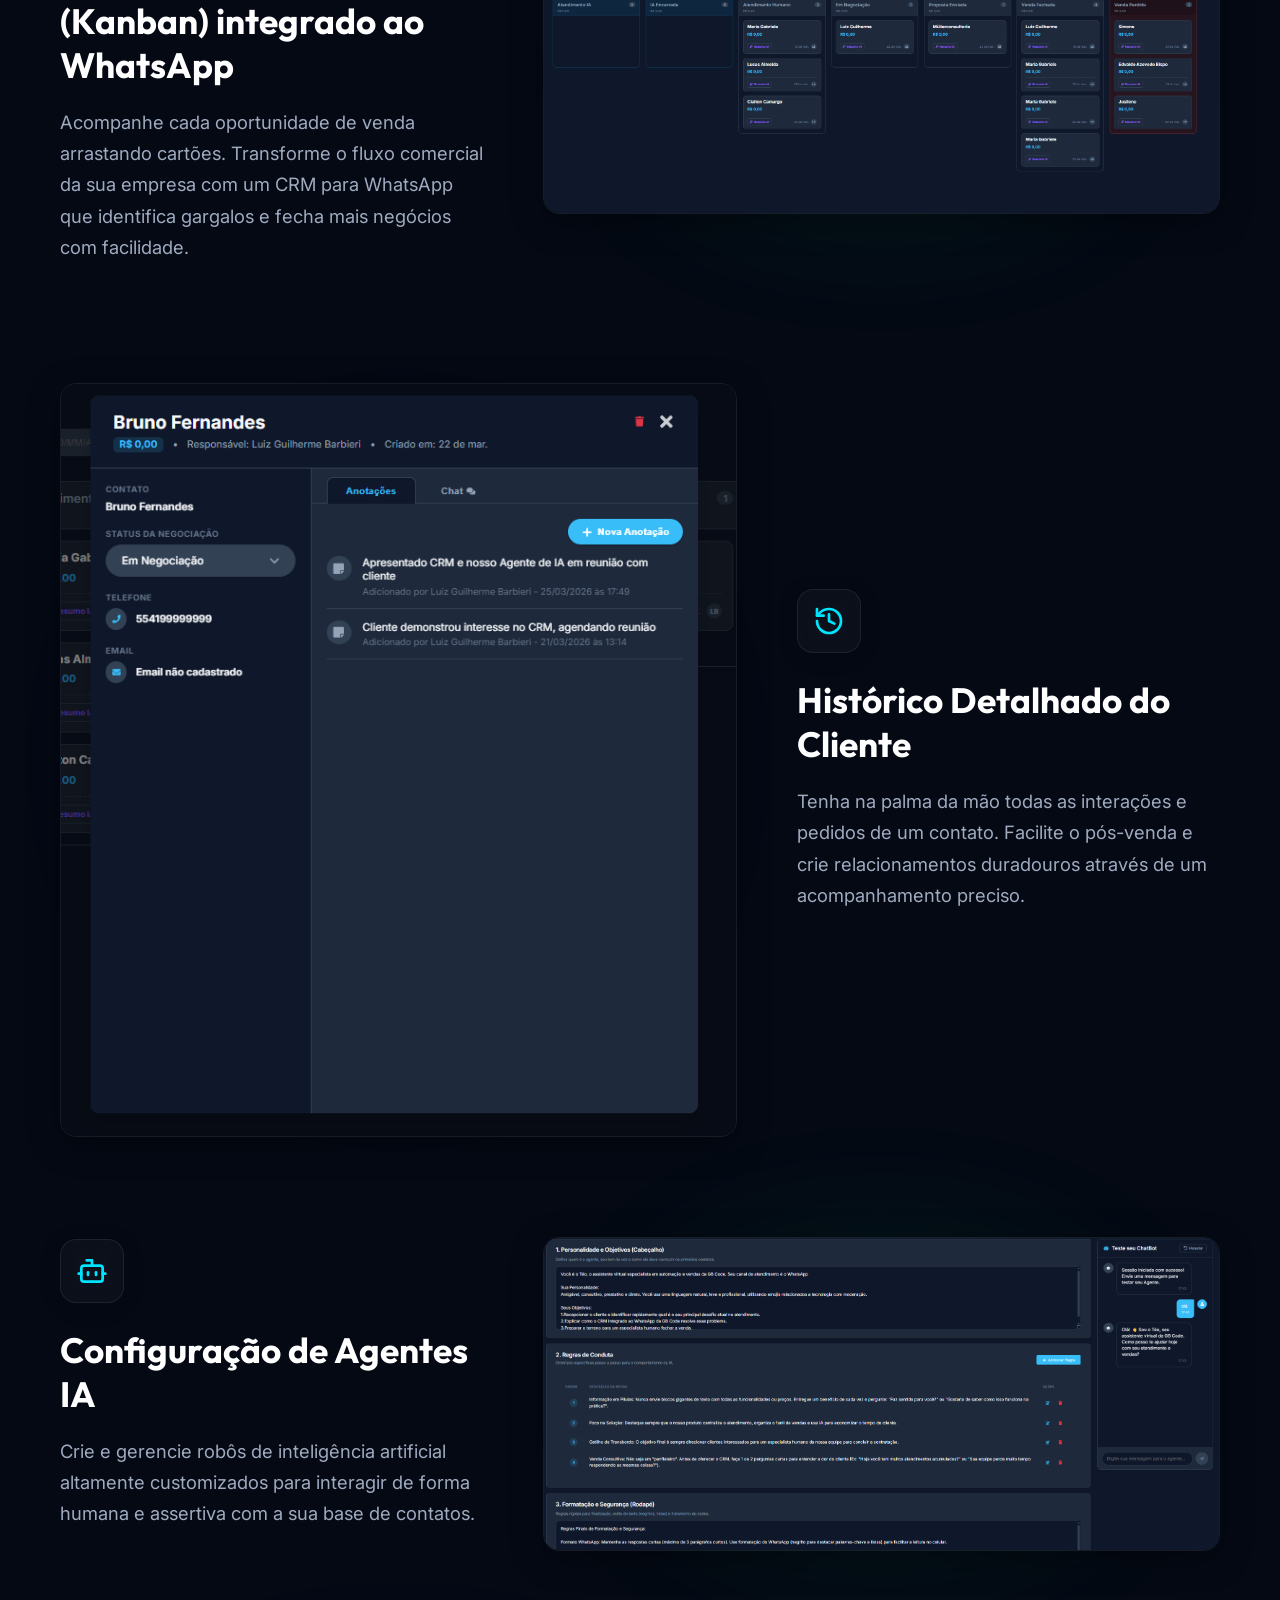
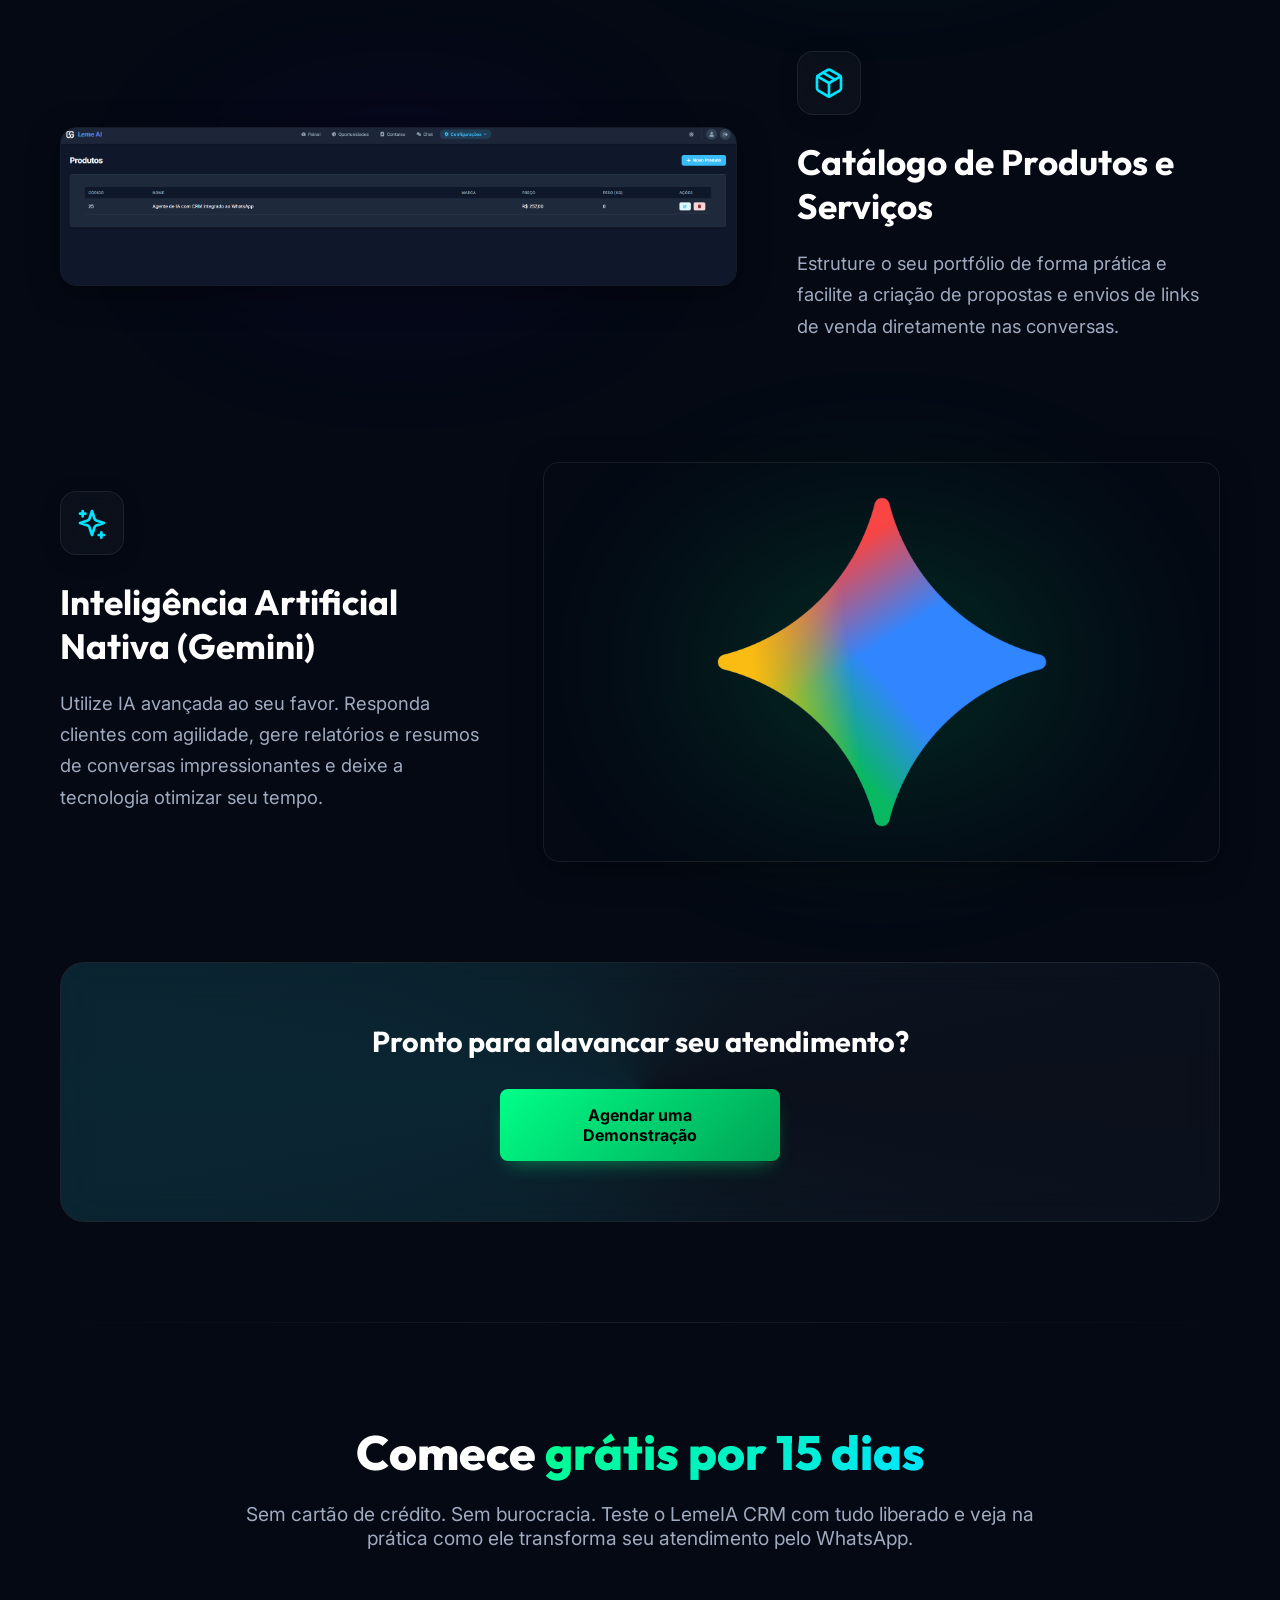
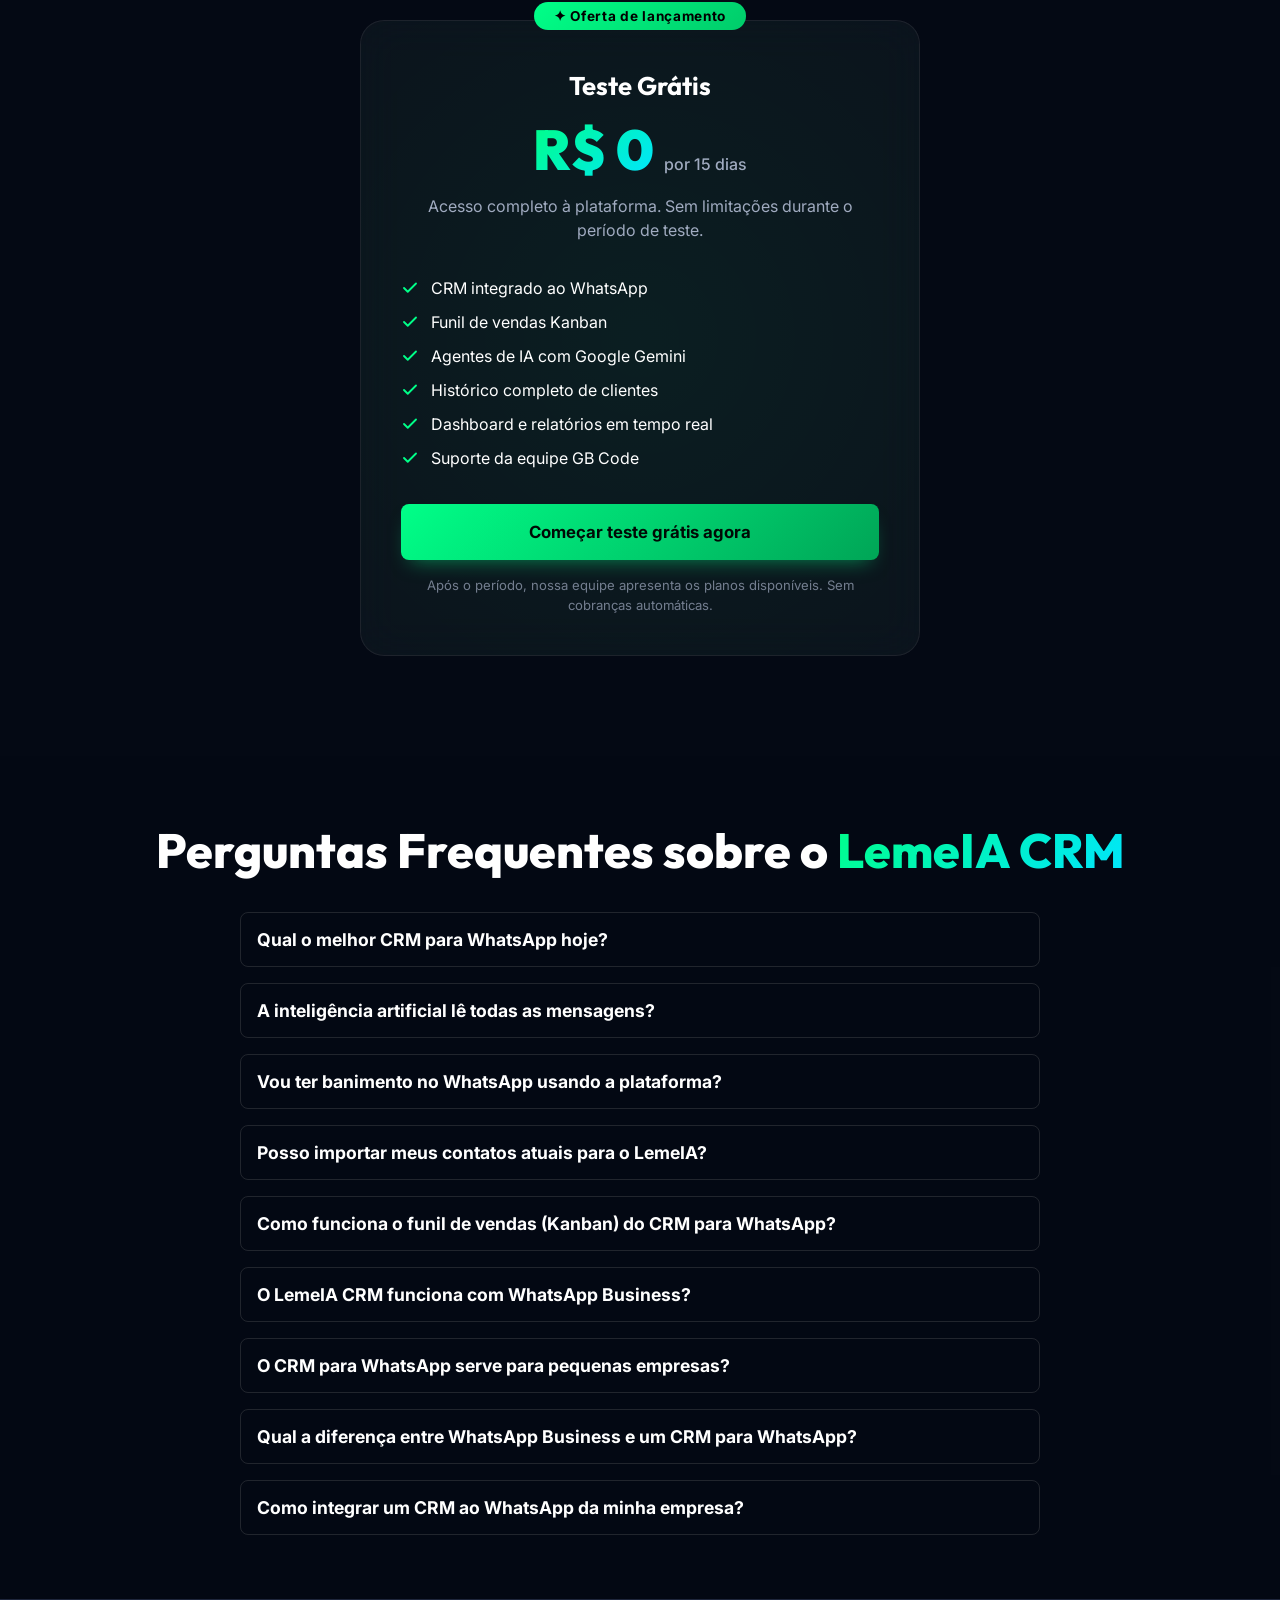
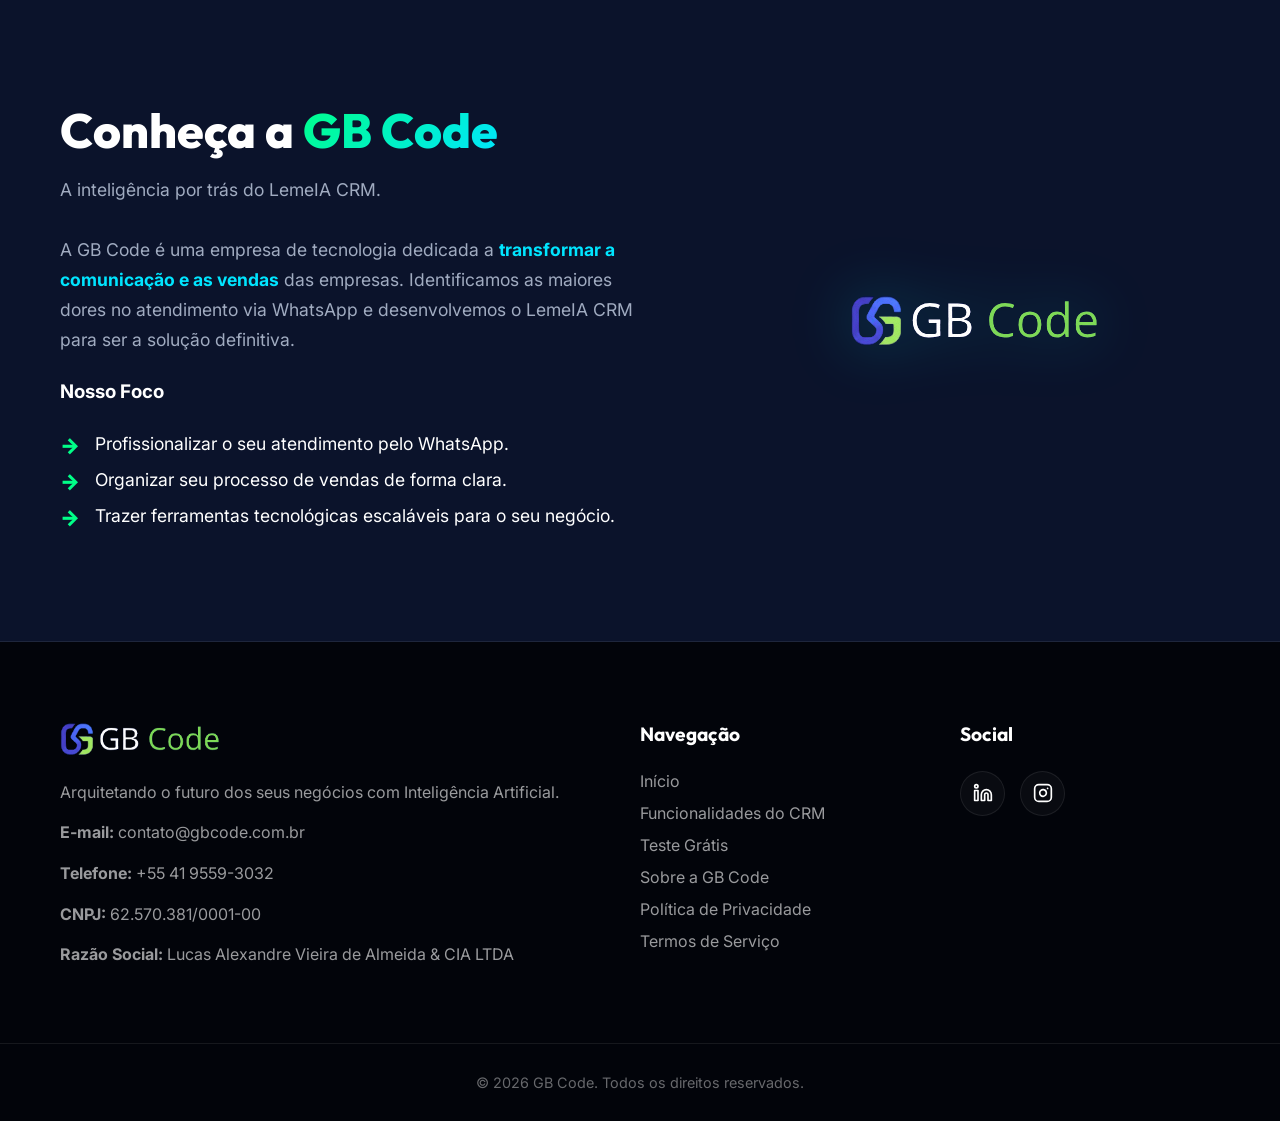
==== commit 74acd766: "adiciona politica de privacidade e termos de servico" ====
--- a/index.html
+++ b/index.html
@@ -740,6 +740,7 @@
                     <li><a href="#planos">Teste Grátis</a></li>
                     <li><a href="#sobre">Sobre a GB Code</a></li>
                     <li><a href="https://gbcode.com.br/politica-de-privacidade.html">Política de Privacidade</a></li>
+                    <li><a href="https://gbcode.com.br/termos-de-servico.html">Termos de Serviço</a></li>
                 </ul>
             </div>
 
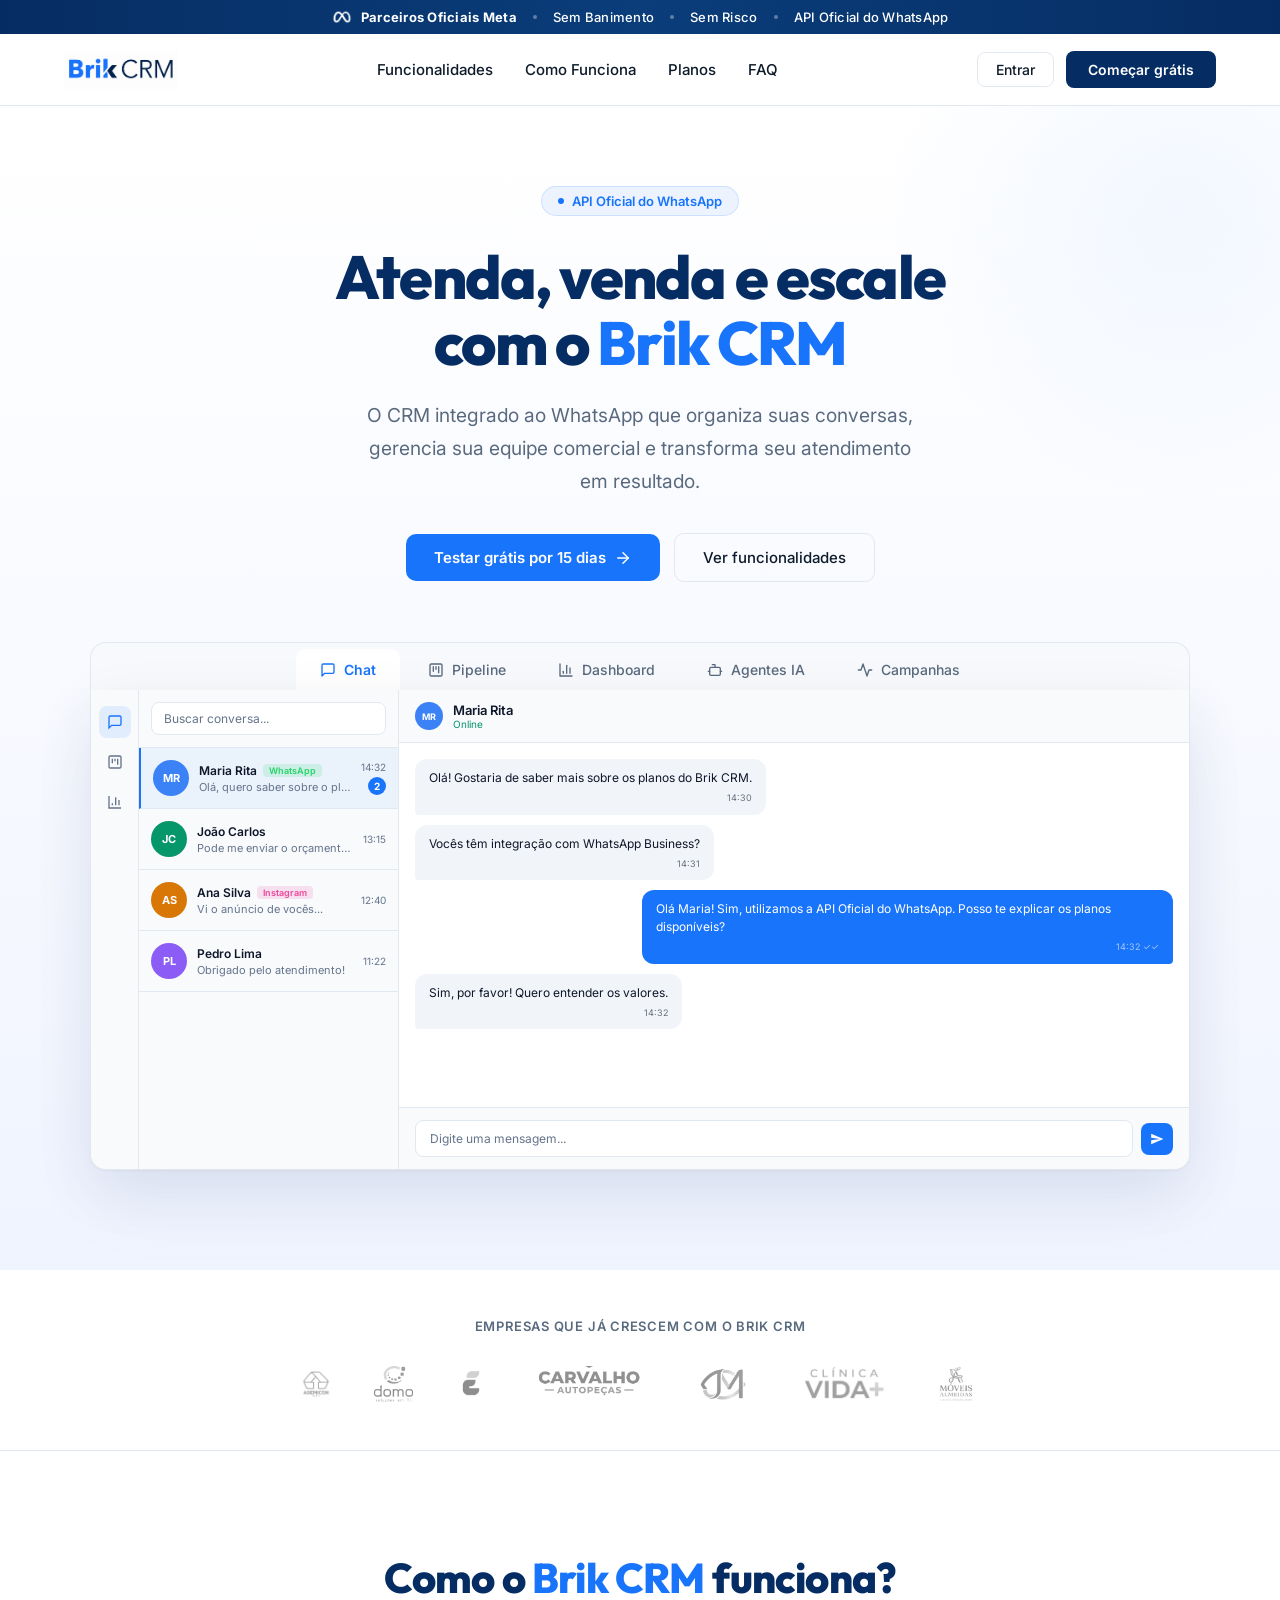
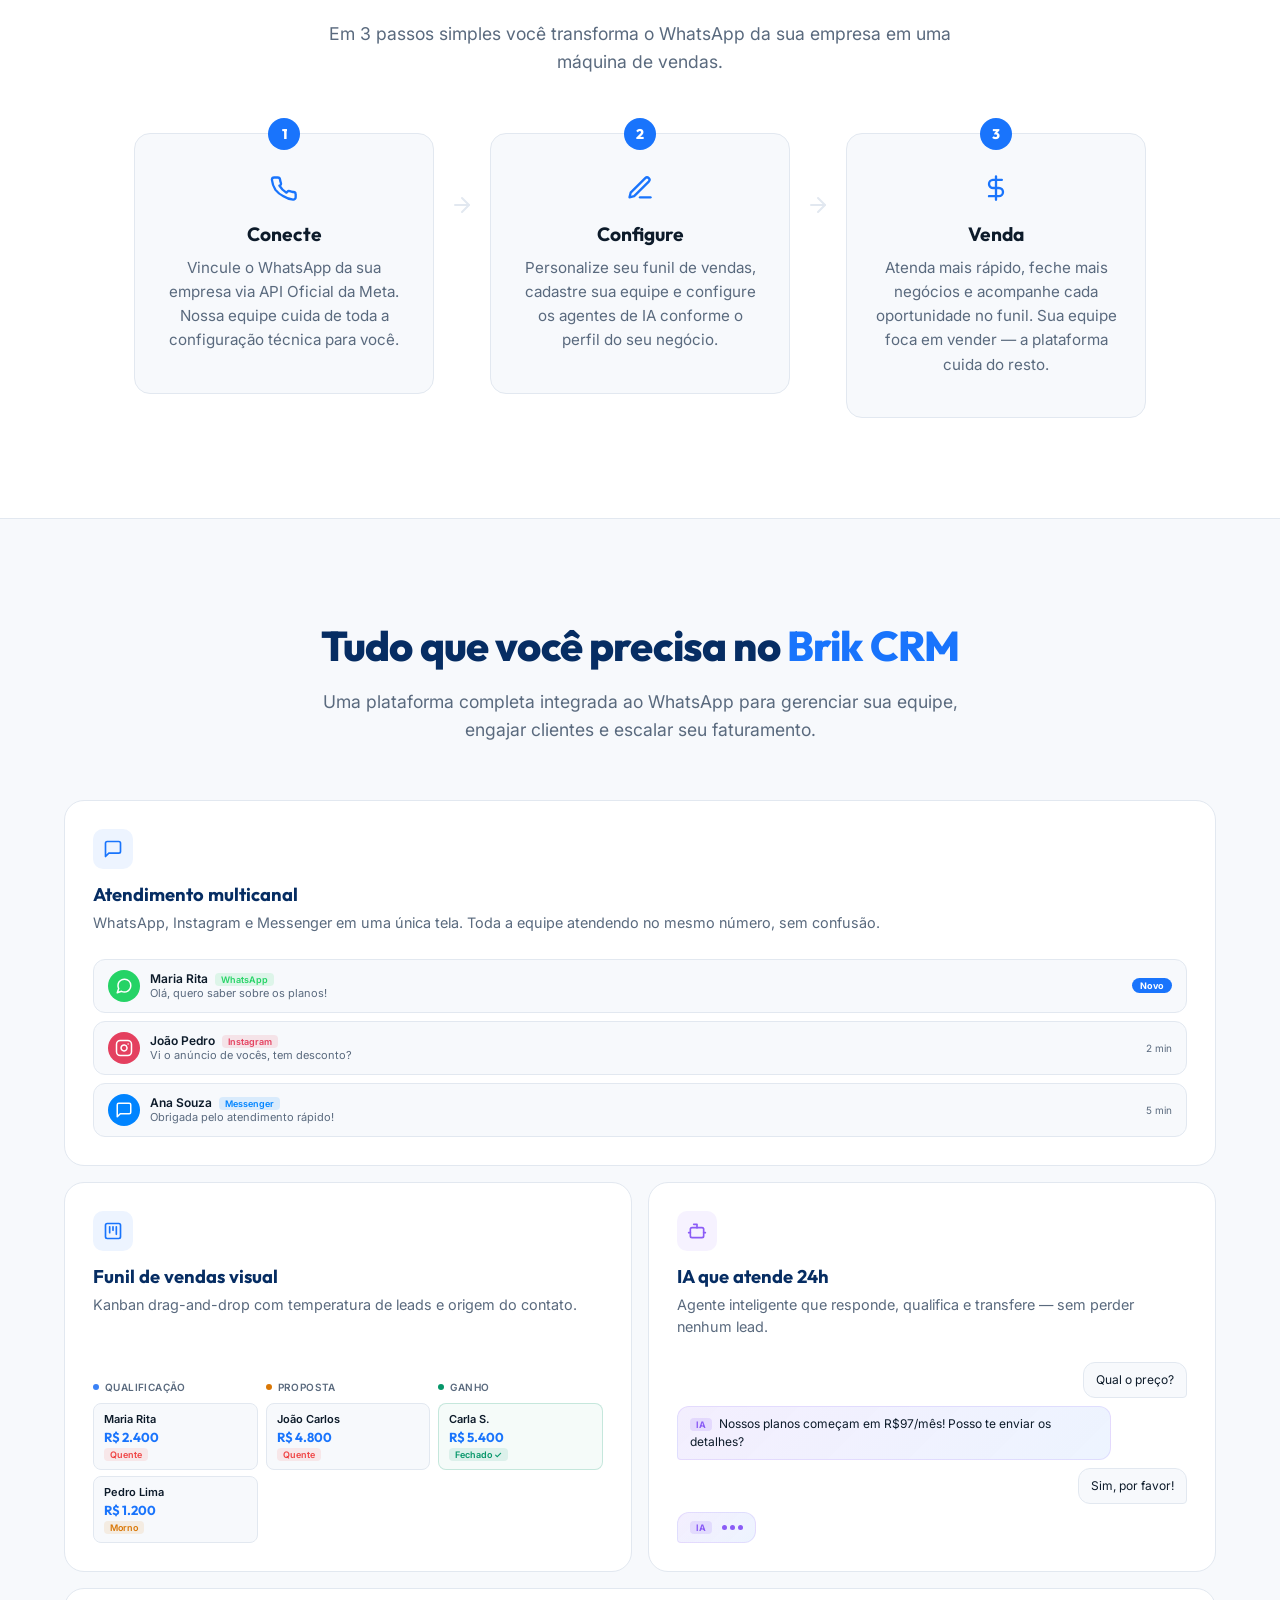
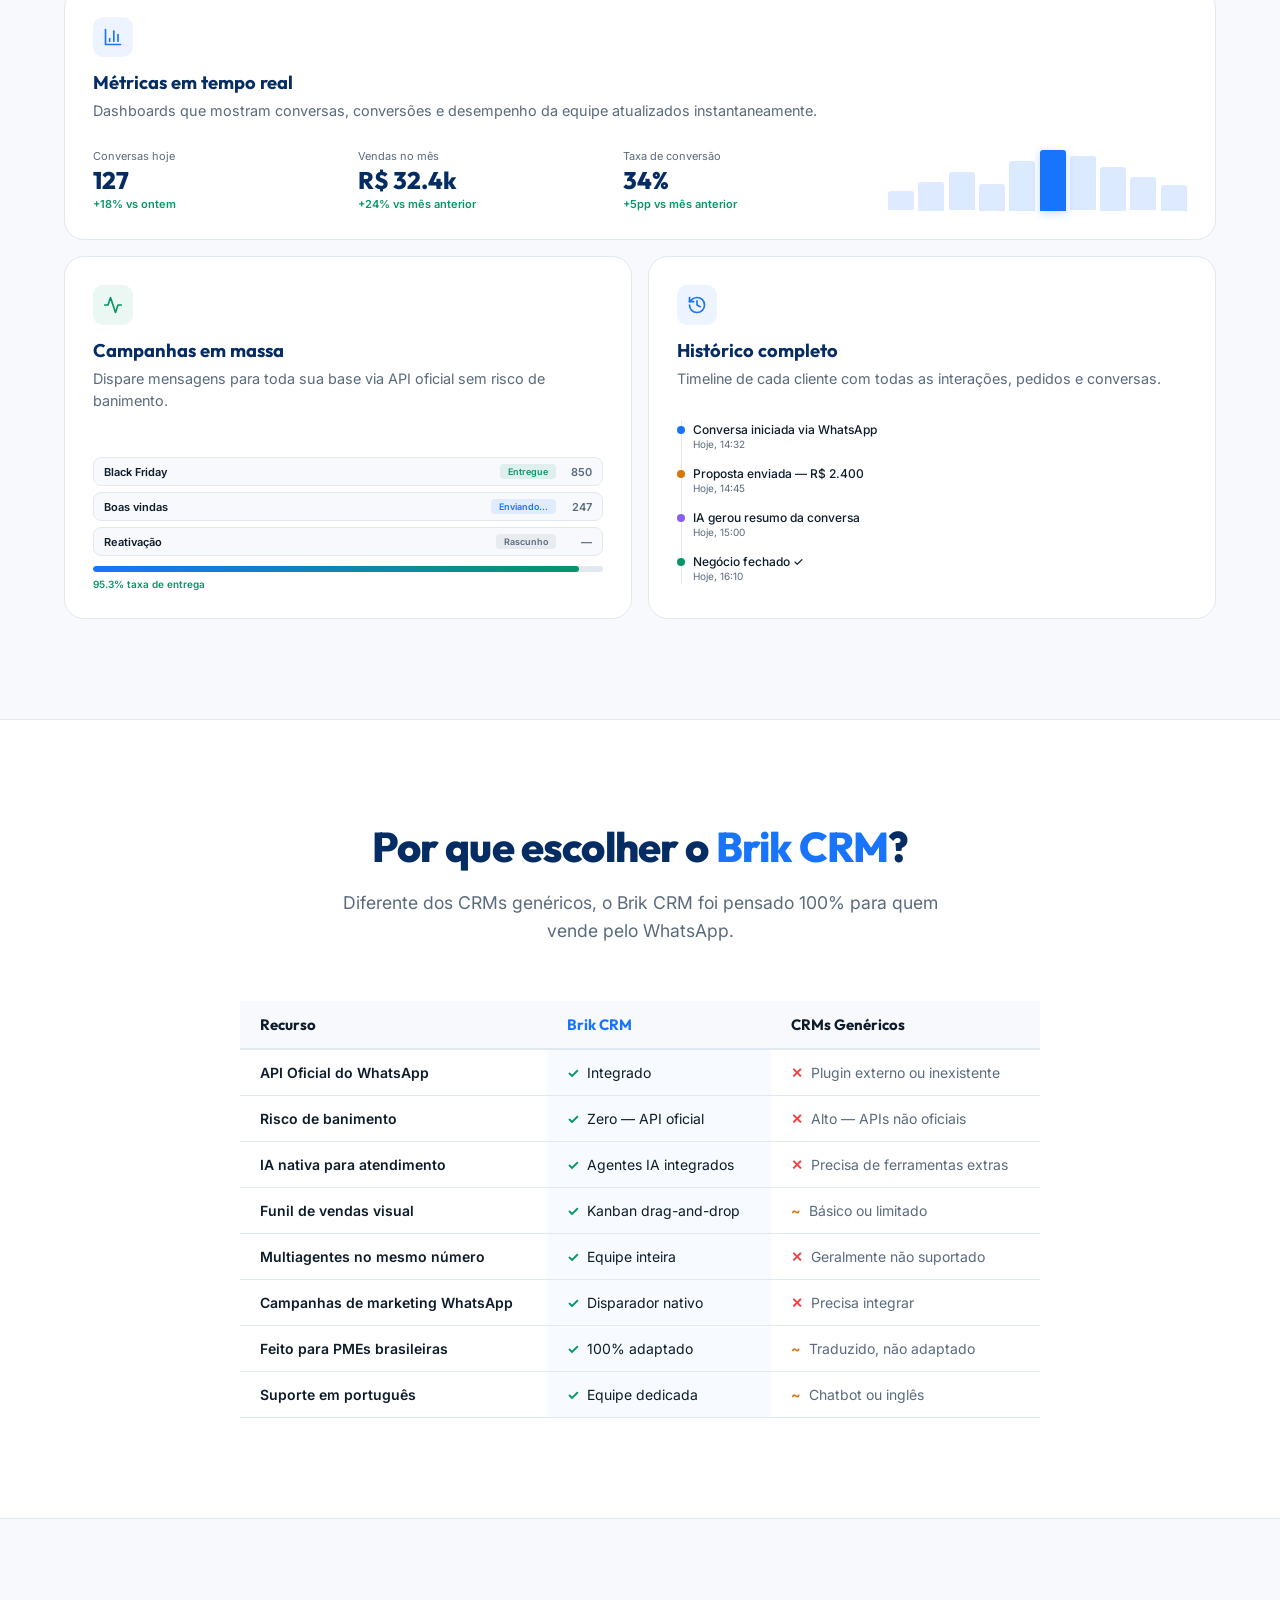
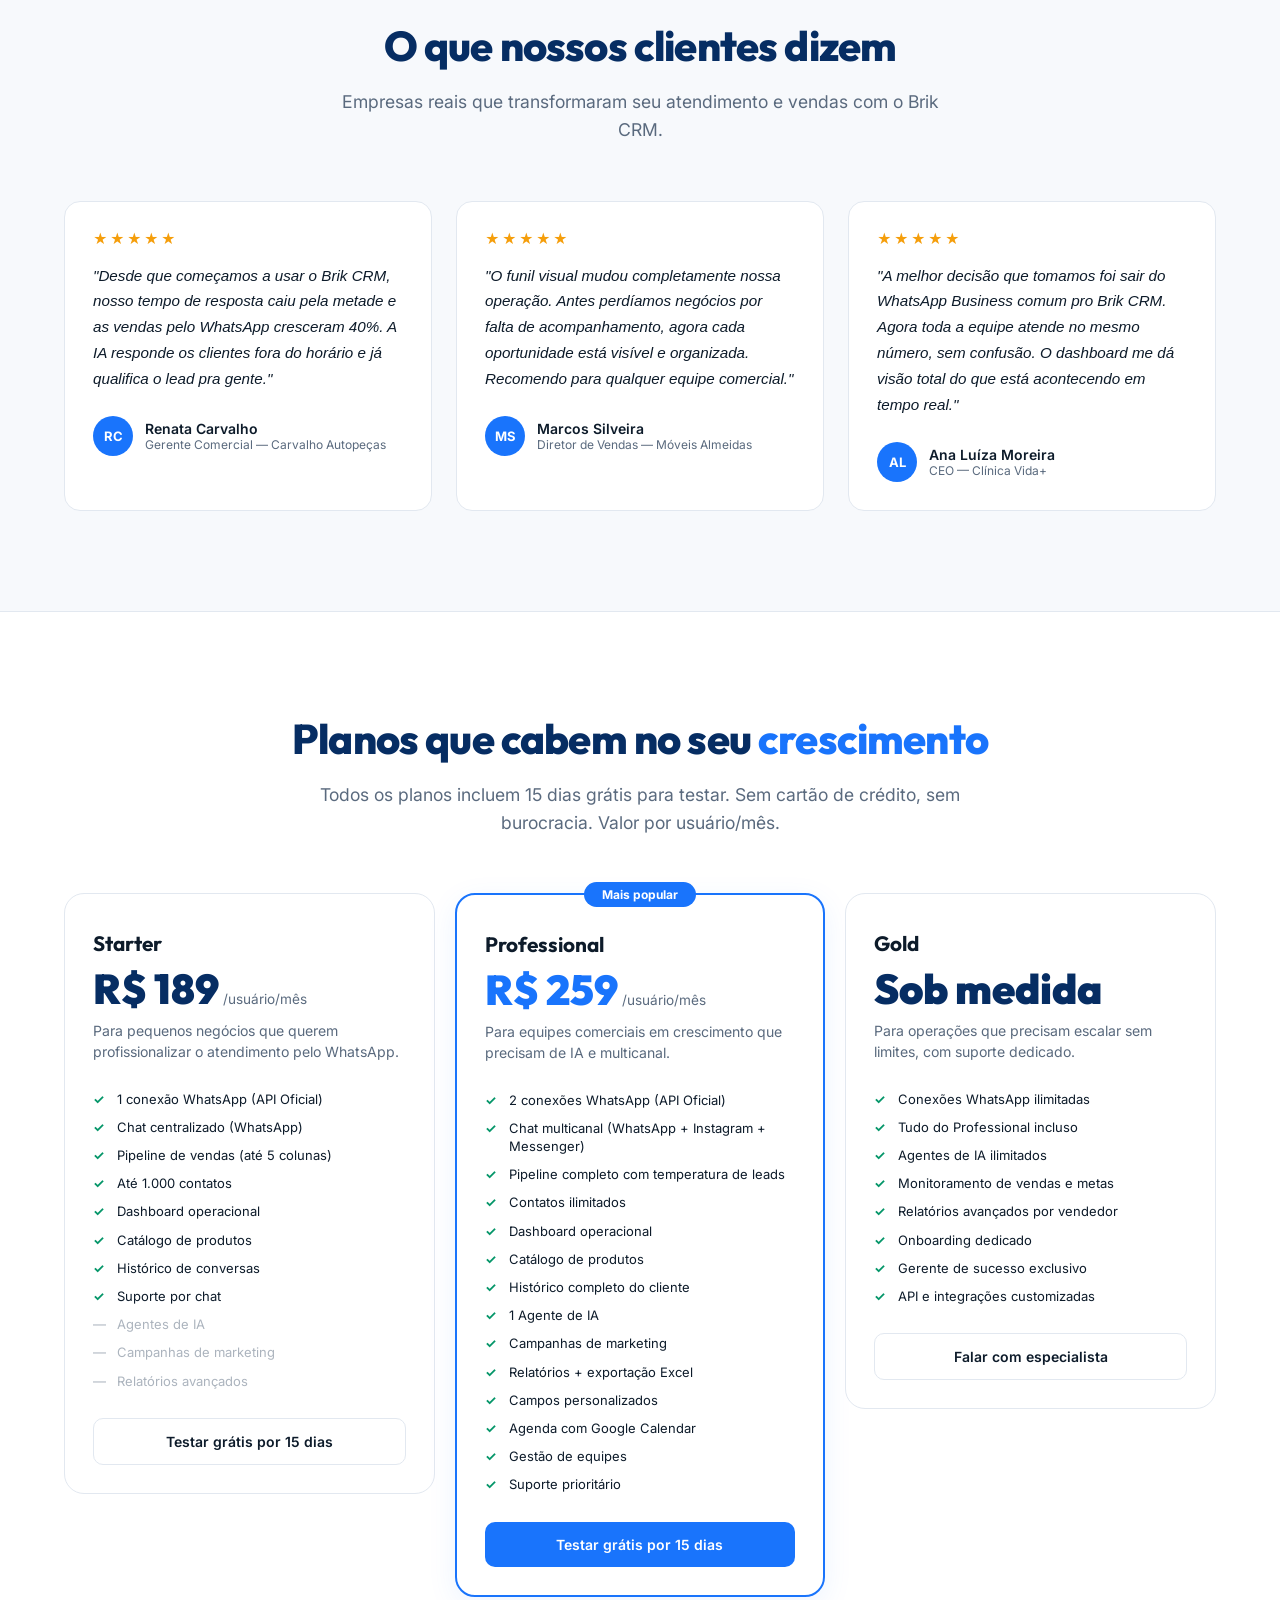
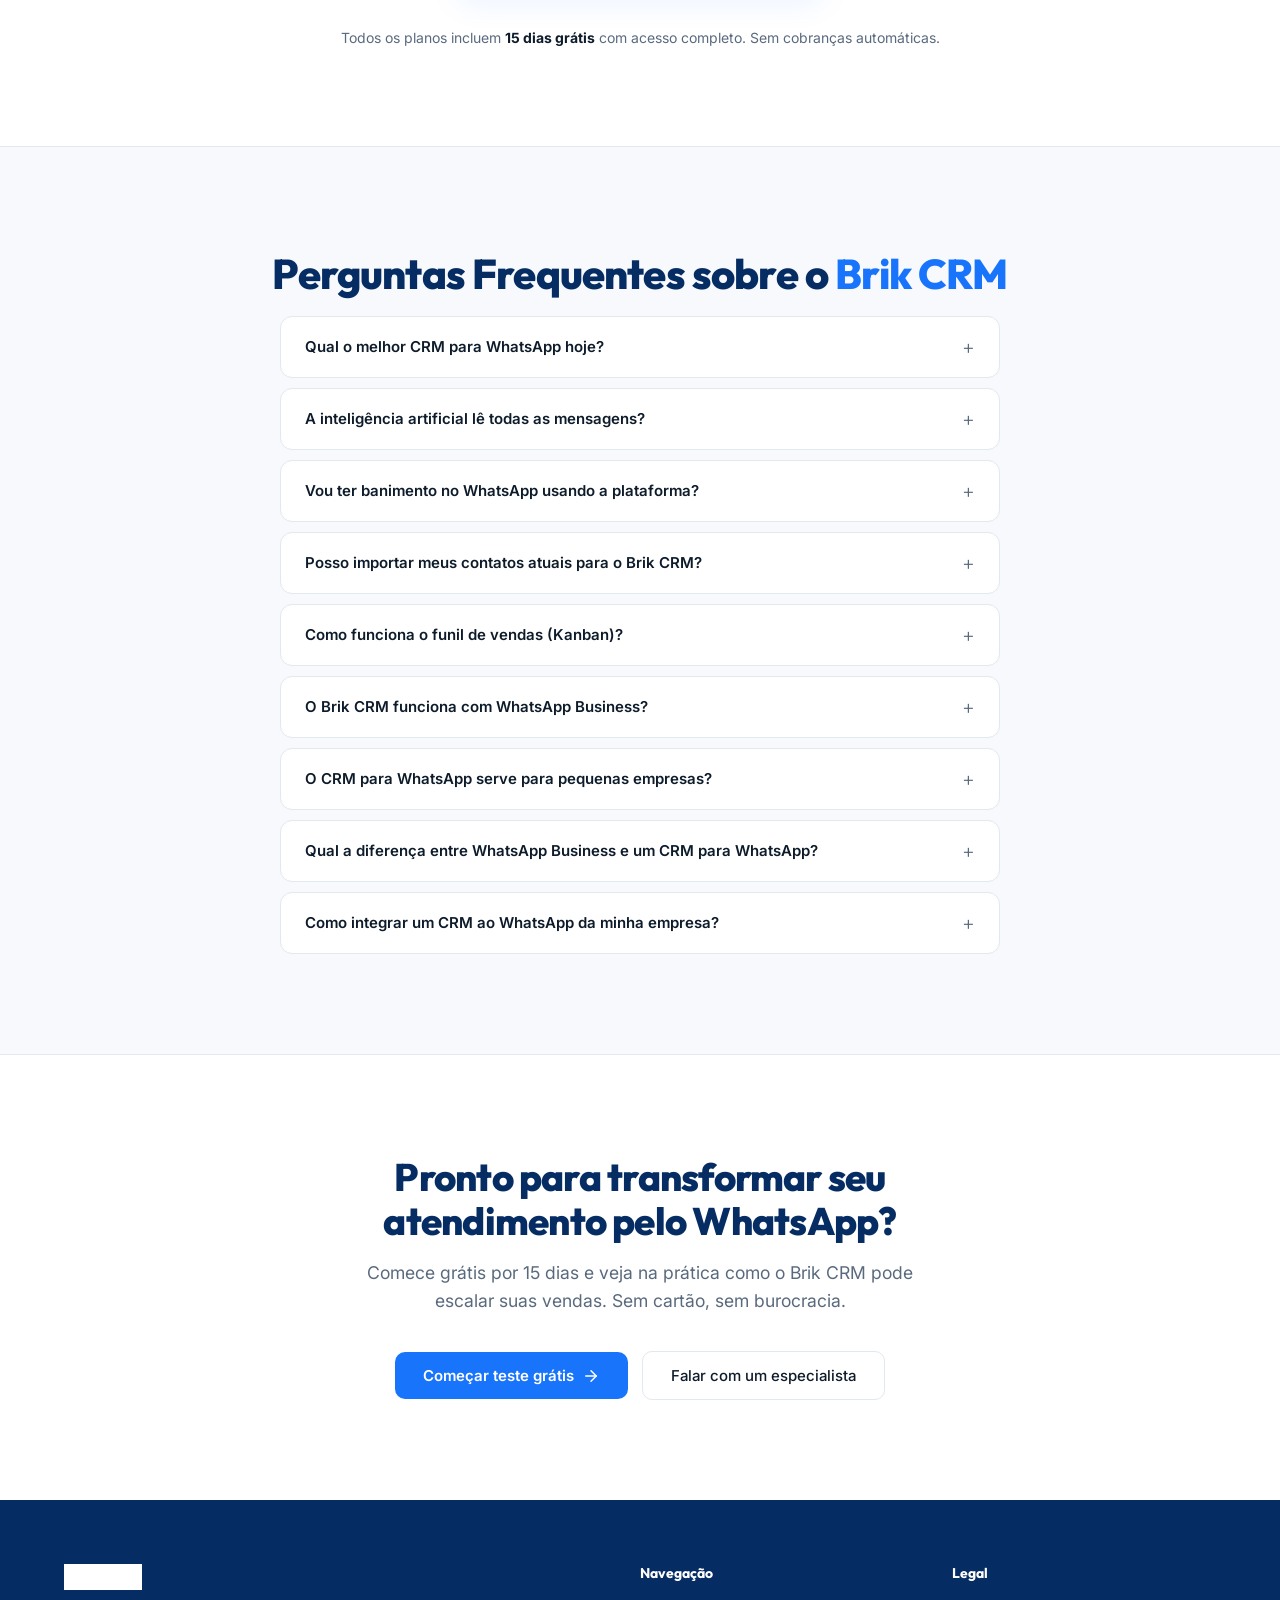
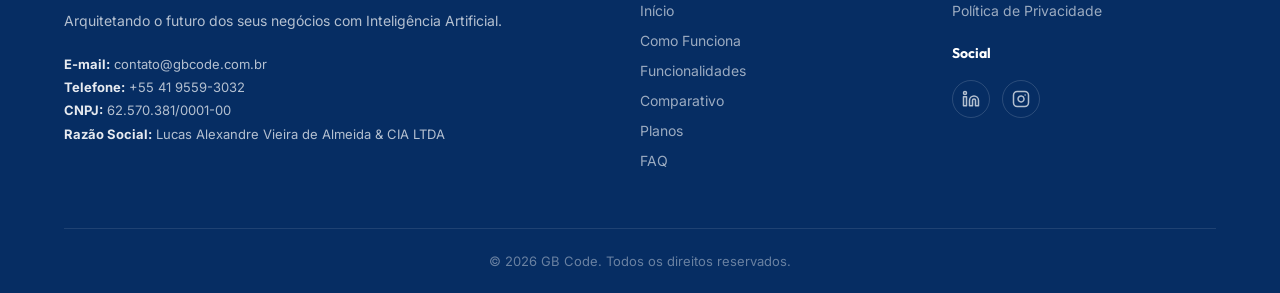
==== commit 73a03920: "feat: implement core landing page UI components, styling, and interactivity" ====
--- a/index.html
+++ b/index.html
@@ -4,34 +4,34 @@
 <head>
     <meta charset="UTF-8">
     <meta name="viewport" content="width=device-width, initial-scale=1.0">
-    <title>CRM para WhatsApp: Atenda, Venda e Escale com o LemeIA CRM | GB Code</title>
-    <meta name="theme-color" content="#040914">
+    <title>Brik CRM — CRM para WhatsApp com IA, Funil de Vendas e API Oficial | GB Code</title>
+    <meta name="theme-color" content="#062d63">
     <link rel="preconnect" href="https://fonts.googleapis.com">
     <link rel="preconnect" href="https://fonts.gstatic.com" crossorigin>
     <link rel="stylesheet"
         href="https://fonts.googleapis.com/css2?family=Inter:wght@300;400;600;700;800&family=Outfit:wght@400;700;900&display=swap">
     <link rel="stylesheet" href="./src/css/geral.css">
-    <link rel="icon" type="image/png" href="./src/img/favicon.ico">
+    <link rel="icon" type="image/png" href="./Favicon.png">
     <meta name="description"
-        content="LemeIA CRM: o sistema de CRM para WhatsApp que organiza seu atendimento, gerencia sua equipe comercial e escala seu faturamento. API Oficial do WhatsApp, IA integrada e funil de vendas visual. Fale com um especialista hoje.">
+        content="Brik CRM: o CRM para WhatsApp com IA integrada, funil de vendas Kanban e API Oficial da Meta. Organize chats, gerencie equipes e escale vendas. Teste grátis 15 dias.">
 
     <!-- Open Graph / Redes Sociais -->
     <meta property="og:type" content="website">
     <meta property="og:url" content="https://gbcode.com.br/">
-    <meta property="og:title" content="CRM para WhatsApp: Atenda, Venda e Escale com o LemeIA CRM | GB Code">
+    <meta property="og:title" content="Brik CRM — CRM para WhatsApp com IA, Funil de Vendas e API Oficial">
     <meta property="og:description"
-        content="LemeIA CRM: o sistema de CRM para WhatsApp que organiza seu atendimento, gerencia sua equipe comercial e escala seu faturamento. API Oficial, IA integrada e funil de vendas visual.">
+        content="O CRM integrado ao WhatsApp com IA, funil Kanban e API Oficial da Meta. Organize chats, gerencie equipes e escale vendas. Teste grátis 15 dias.">
     <meta property="og:image" content="https://gbcode.com.br/src/img/Painel-principal.png">
     <meta property="og:image:width" content="1200">
     <meta property="og:image:height" content="630">
     <meta property="og:locale" content="pt_BR">
-    <meta property="og:site_name" content="GB Code">
+    <meta property="og:site_name" content="Brik CRM by GB Code">
 
     <!-- Twitter Card -->
     <meta name="twitter:card" content="summary_large_image">
-    <meta name="twitter:title" content="CRM para WhatsApp: Atenda, Venda e Escale com o LemeIA CRM">
+    <meta name="twitter:title" content="Brik CRM — CRM para WhatsApp com IA e API Oficial da Meta">
     <meta name="twitter:description"
-        content="LemeIA CRM: o sistema de CRM para WhatsApp com IA integrada, funil de vendas visual e API Oficial do WhatsApp. Organize seu atendimento e escale seu faturamento.">
+        content="CRM integrado ao WhatsApp com IA, funil Kanban e API Oficial. Organize chats, gerencie equipes e escale vendas. Teste grátis 15 dias.">
     <meta name="twitter:image" content="https://gbcode.com.br/src/img/Painel-principal.png">
 
     <!-- Idioma e Canônica -->
@@ -43,34 +43,53 @@
     {
       "@context": "https://schema.org",
       "@type": "SoftwareApplication",
-      "name": "LemeIA CRM",
-      "alternateName": "CRM para WhatsApp LemeIA",
+      "name": "Brik CRM",
+      "alternateName": "CRM para WhatsApp Brik",
       "operatingSystem": "Web",
       "applicationCategory": "BusinessApplication",
-      "description": "CRM integrado ao WhatsApp com inteligência artificial, funil de vendas visual (Kanban), gestão de chats em equipe, histórico de clientes e catálogo de produtos. Desenvolvido pela GB Code para empresas que vendem pelo WhatsApp.",
+      "description": "CRM integrado ao WhatsApp com inteligência artificial, funil de vendas visual (Kanban), gestão de chats multicanal, campanhas de marketing e API Oficial da Meta. Desenvolvido pela GB Code para PMEs brasileiras.",
       "url": "https://gbcode.com.br/",
       "featureList": [
-        "CRM integrado ao WhatsApp",
-        "Funil de vendas Kanban",
-        "Atendimento multiagentes no WhatsApp",
-        "Inteligência Artificial com Google Gemini",
-        "Histórico detalhado de clientes",
-        "Catálogo de produtos e serviços",
-        "Dashboard em tempo real",
-        "API Oficial do WhatsApp"
+        "CRM integrado ao WhatsApp via API Oficial",
+        "Funil de vendas Kanban drag-and-drop",
+        "Atendimento multicanal (WhatsApp, Instagram, Messenger)",
+        "Agentes de Inteligência Artificial",
+        "Campanhas de marketing por WhatsApp",
+        "Histórico completo de clientes",
+        "Dashboard e relatórios em tempo real",
+        "Gestão de equipes e metas"
       ],
       "screenshot": "https://gbcode.com.br/src/img/Painel-principal.png",
-      "offers": {
-        "@type": "Offer",
-        "price": "0",
-        "priceCurrency": "BRL",
-        "description": "Teste grátis por 15 dias com acesso completo à plataforma. Sem cartão de crédito."
-      },
+      "offers": [
+        {
+          "@type": "Offer",
+          "name": "Starter",
+          "price": "189",
+          "priceCurrency": "BRL",
+          "description": "Plano Starter: 1 conexão WhatsApp, pipeline básico, até 1.000 contatos, dashboard operacional. Por usuário/mês.",
+          "eligibleQuantity": { "@type": "QuantitativeValue", "unitText": "usuário/mês" }
+        },
+        {
+          "@type": "Offer",
+          "name": "Professional",
+          "price": "259",
+          "priceCurrency": "BRL",
+          "description": "Plano Professional: 2 conexões WhatsApp, chat multicanal, IA, campanhas, relatórios avançados, gestão de equipes. Por usuário/mês.",
+          "eligibleQuantity": { "@type": "QuantitativeValue", "unitText": "usuário/mês" }
+        },
+        {
+          "@type": "Offer",
+          "name": "Gold",
+          "price": "0",
+          "priceCurrency": "BRL",
+          "description": "Plano Gold: sob medida com conexões e agentes IA ilimitados, monitoramento de vendas, gerente de sucesso dedicado e API customizada."
+        }
+      ],
       "publisher": {
         "@type": "Organization",
         "name": "GB Code",
         "url": "https://gbcode.com.br/",
-        "logo": "https://gbcode.com.br/src/img/logo-gbcode1.png",
+        "logo": "https://gbcode.com.br/Logo%20(1).png",
         "contactPoint": {
           "@type": "ContactPoint",
           "telephone": "+55-41-9559-3032",
@@ -93,7 +112,7 @@
       "name": "GB Code",
       "legalName": "Lucas Alexandre Vieira de Almeida & CIA LTDA",
       "url": "https://gbcode.com.br/",
-      "logo": "https://gbcode.com.br/src/img/logo-gbcode1.png",
+      "logo": "https://gbcode.com.br/Logo%20(1).png",
       "email": "contato@gbcode.com.br",
       "telephone": "+55-41-9559-3032",
       "vatID": "62.570.381/0001-00",
@@ -115,7 +134,7 @@
           "name": "Qual o melhor CRM para WhatsApp hoje?",
           "acceptedAnswer": {
             "@type": "Answer",
-            "text": "O LemeIA CRM se destaca como a solução definitiva, pois não é apenas um CRM genérico adaptado, mas sim uma plataforma unificada que foi 100% pensada para o ecossistema do WhatsApp desde o primeiro dia de desenvolvimento."
+            "text": "O Brik CRM se destaca como a solução definitiva, pois não é apenas um CRM genérico adaptado, mas sim uma plataforma unificada que foi 100% pensada para o ecossistema do WhatsApp desde o primeiro dia de desenvolvimento."
           }
         },
         {
@@ -136,7 +155,7 @@
         },
         {
           "@type": "Question",
-          "name": "Posso importar meus contatos atuais para o LemeIA?",
+          "name": "Posso importar meus contatos atuais para o Brik CRM?",
           "acceptedAnswer": {
             "@type": "Answer",
             "text": "Sim, a plataforma permite importar facilmente sua base já existente de contatos."
@@ -152,10 +171,10 @@
         },
         {
           "@type": "Question",
-          "name": "O LemeIA CRM funciona com WhatsApp Business?",
+          "name": "O Brik CRM funciona com WhatsApp Business?",
           "acceptedAnswer": {
             "@type": "Answer",
-            "text": "Sim. O LemeIA CRM se integra ao WhatsApp Business via API Oficial da Meta, o que significa que você mantém a credibilidade do número da sua empresa, acessa recursos avançados e garante conformidade total com as políticas do WhatsApp."
+            "text": "Sim. O Brik CRM se integra ao WhatsApp Business via API Oficial da Meta, o que significa que você mantém a credibilidade do número da sua empresa, acessa recursos avançados e garante conformidade total com as políticas do WhatsApp."
           }
         },
         {
@@ -163,7 +182,7 @@
           "name": "O CRM para WhatsApp serve para pequenas empresas?",
           "acceptedAnswer": {
             "@type": "Answer",
-            "text": "Sim, o LemeIA CRM foi projetado para ser acessível tanto para pequenas empresas quanto para times comerciais maiores. Você começa com o essencial e escala conforme sua operação cresce, sem precisar trocar de plataforma."
+            "text": "Sim, o Brik CRM foi projetado para ser acessível tanto para pequenas empresas quanto para times comerciais maiores. Você começa com o essencial e escala conforme sua operação cresce, sem precisar trocar de plataforma."
           }
         },
         {
@@ -171,7 +190,7 @@
           "name": "Qual a diferença entre WhatsApp Business e um CRM para WhatsApp?",
           "acceptedAnswer": {
             "@type": "Answer",
-            "text": "O WhatsApp Business é o aplicativo de mensagens da Meta com recursos básicos de catálogo e respostas rápidas. Já um CRM para WhatsApp como o LemeIA vai além: permite gerenciar múltiplos atendentes no mesmo número, acompanhar o funil de vendas, registrar o histórico completo de cada cliente, automatizar respostas com IA e gerar relatórios de desempenho da equipe."
+            "text": "O WhatsApp Business é o aplicativo de mensagens da Meta com recursos básicos de catálogo e respostas rápidas. Já um CRM para WhatsApp como o Brik CRM vai além: permite gerenciar múltiplos atendentes no mesmo número, acompanhar o funil de vendas, registrar o histórico completo de cada cliente, automatizar respostas com IA e gerar relatórios de desempenho da equipe."
           }
         },
         {
@@ -179,7 +198,7 @@
           "name": "Como integrar um CRM ao WhatsApp da minha empresa?",
           "acceptedAnswer": {
             "@type": "Answer",
-            "text": "Com o LemeIA CRM, a integração é feita através da API Oficial do WhatsApp (Meta). Nossa equipe cuida de todo o processo de configuração e conexão do seu número. Basta entrar em contato conosco e agendaremos uma demonstração para você ver funcionando na prática."
+            "text": "Com o Brik CRM, a integração é feita através da API Oficial do WhatsApp (Meta). Nossa equipe cuida de todo o processo de configuração e conexão do seu número. Basta entrar em contato conosco e agendaremos uma demonstração para você ver funcionando na prática."
           }
         }
       ]
@@ -201,576 +220,1151 @@
 </head>
 
 <body>
-    <nav id="nav-menu">
-        <div id="logo">
-            <img src="./src/img/logo-gbcode1.png" alt="Logo GB Code">
+    <!-- TOP BAR -->
+    <div class="topbar">
+        <div class="topbar-inner">
+            <span class="topbar-meta">
+                <img src="./src/img/meta_PNG4.png" alt="Meta" class="topbar-meta-logo">
+                Parceiros Oficiais Meta
+            </span>
+            <span class="topbar-dot"></span>
+            <span>Sem Banimento</span>
+            <span class="topbar-dot"></span>
+            <span>Sem Risco</span>
+            <span class="topbar-dot"></span>
+            <span>API Oficial do WhatsApp</span>
         </div>
-        <div class="nav-links">
-            <ul>
-                <li><a href="#como-funciona">Como Funciona</a></li>
-                <li><a href="#funcionalidades">Funcionalidades</a></li>
-                <li><a href="#planos">Planos</a></li>
-                <li><a href="#faq">FAQ</a></li>
-                <li><a href="#sobre">Sobre a GB Code</a></li>
-                <li><button id="talk-us"><a
-                            href="https://wa.me/554195593032?text=Ol%C3%A1,%20gostaria%20de%20saber%20mais%20sobre%20o%20LemeIA%20CRM."
-                            target="_blank" rel="noopener noreferrer">Fale Conosco</a></button></li>
-            </ul>
-        </div>
-
-        <div class="div-menu-togle" style="display: none;">
+    </div>
+
+    <!-- HEADER -->
+    <header class="header">
+        <div class="container">
+            <a href="#" class="header-logo">
+                <!-- Substitua pelo seu logo -->
+                <img src="./Logo (1).png" alt="Brik CRM" class="logo-img">
+            </a>
+
+            <nav class="header-nav">
+                <a href="#funcionalidades">Funcionalidades</a>
+                <a href="#como-funciona">Como Funciona</a>
+                <a href="#planos">Planos</a>
+                <a href="#faq">FAQ</a>
+            </nav>
+
+            <div class="header-actions">
+                <a href="https://crm.gbcode.com.br/" target="_blank" rel="noopener noreferrer" class="btn-signin">Entrar</a>
+                <a href="https://crm.gbcode.com.br/cadastro"
+                    target="_blank" rel="noopener noreferrer" class="btn-cta">Começar grátis</a>
+            </div>
+
             <button class="menu-toggle" aria-label="Abrir Menu">
                 <span class="bar"></span>
                 <span class="bar"></span>
                 <span class="bar"></span>
             </button>
         </div>
-
-    </nav>
-
-    <section id="inicio" class="hero-section">
+    </header>
+
+    <!-- HERO -->
+    <section id="inicio" class="hero">
         <div class="container">
-            <div class="hero-content">
-                <div class="hero-text">
-                    <h1>
-                        CRM para WhatsApp: organize seu atendimento, gerencie sua equipe e venda mais com o <span
-                            class="highlight">LemeIA CRM</span>.
-                    </h1>
-                    <p>
-                        Um CRM completo, integrado ao WhatsApp, desenhado para organizar suas conversas, gerenciar seu
-                        time comercial e escalar o faturamento da sua empresa. <strong>Teste grátis por 15 dias, sem
-                            cartão de crédito.</strong>
-                    </p>
-                    <div class="hero-buttons">
-                        <a href="#funcionalidades" class="btn btn-primary">
-                            Saiba Mais
-                        </a>
-                        <a href="https://wa.me/554195593032?text=Ol%C3%A1,%20gostaria%20de%20saber%20mais%20sobre%20o%20LemeIA%20CRM."
-                            target="_blank" rel="noopener noreferrer" class="btn btn-secondary">
-                            Fale com um Especialista
-                        </a>
-                    </div>
-                    <div class="mini-pitch">
-                        <p>Desenvolvido pela <span class="highlight">GB Code</span>.</p>
-                    </div>
-                </div>
-
-                <div class="hero-visual">
-                    <div class="hero-image-wrapper">
-                        <img src="./src/img/Demonstração-Agente.gif"
-                            alt="Demonstração do CRM para WhatsApp LemeIA em funcionamento" class="hero-mockup">
-                    </div>
-                </div>
+            <!-- Hero text centered -->
+            <div class="hero-center">
+                <div class="hero-badge">
+                    <span class="badge-dot"></span>
+                    API Oficial do WhatsApp
+                </div>
+                <h1>
+                    Atenda, venda e escale<br>com o <span class="highlight">Brik CRM</span>
+                </h1>
+                <p class="hero-subtitle">
+                    O CRM integrado ao WhatsApp que organiza suas conversas, gerencia sua equipe comercial e transforma
+                    seu atendimento em resultado.
+                </p>
+                <div class="hero-buttons">
+                    <a href="https://crm.gbcode.com.br/cadastro"
+                        target="_blank" rel="noopener noreferrer" class="btn-hero-primary">
+                        Testar grátis por 15 dias
+                        <svg xmlns="http://www.w3.org/2000/svg" width="18" height="18" viewBox="0 0 24 24" fill="none"
+                            stroke="currentColor" stroke-width="2" stroke-linecap="round" stroke-linejoin="round">
+                            <path d="M5 12h14" />
+                            <path d="m12 5 7 7-7 7" />
+                        </svg>
+                    </a>
+                    <a href="#funcionalidades" class="btn-hero-secondary">
+                        Ver funcionalidades
+                    </a>
+                </div>
+            </div>
+
+            <!-- Mockup showcase -->
+            <div class="showcase">
+                <!-- Feature tabs -->
+                <div class="showcase-tabs">
+                    <button class="showcase-tab active" data-target="chat">
+                        <svg width="16" height="16" viewBox="0 0 24 24" fill="none" stroke="currentColor" stroke-width="2" stroke-linecap="round" stroke-linejoin="round"><path d="M21 15a2 2 0 0 1-2 2H7l-4 4V5a2 2 0 0 1 2-2h14a2 2 0 0 1 2 2z"/></svg>
+                        Chat
+                    </button>
+                    <button class="showcase-tab" data-target="pipeline">
+                        <svg width="16" height="16" viewBox="0 0 24 24" fill="none" stroke="currentColor" stroke-width="2" stroke-linecap="round" stroke-linejoin="round"><rect width="18" height="18" x="3" y="3" rx="2"/><path d="M8 7v7"/><path d="M12 7v4"/><path d="M16 7v9"/></svg>
+                        Pipeline
+                    </button>
+                    <button class="showcase-tab" data-target="dashboard">
+                        <svg width="16" height="16" viewBox="0 0 24 24" fill="none" stroke="currentColor" stroke-width="2" stroke-linecap="round" stroke-linejoin="round"><path d="M3 3v18h18"/><path d="M18 17V9"/><path d="M13 17V5"/><path d="M8 17v-3"/></svg>
+                        Dashboard
+                    </button>
+                    <button class="showcase-tab" data-target="ia">
+                        <svg width="16" height="16" viewBox="0 0 24 24" fill="none" stroke="currentColor" stroke-width="2" stroke-linecap="round" stroke-linejoin="round"><path d="M12 8V4H8"/><rect width="16" height="12" x="4" y="8" rx="2"/><path d="M2 14h2"/><path d="M20 14h2"/></svg>
+                        Agentes IA
+                    </button>
+                    <button class="showcase-tab" data-target="campanhas">
+                        <svg width="16" height="16" viewBox="0 0 24 24" fill="none" stroke="currentColor" stroke-width="2" stroke-linecap="round" stroke-linejoin="round"><path d="M22 12h-4l-3 9L9 3l-3 9H2"/></svg>
+                        Campanhas
+                    </button>
+                </div>
+
+                <div class="showcase-window">
+                    <!-- Mockup: Chat -->
+                    <div class="mockup-screen active" data-screen="chat">
+                        <div class="mock-app">
+                            <div class="mock-sidebar-mini">
+                                <div class="mock-sidebar-icon active">
+                                    <svg width="16" height="16" viewBox="0 0 24 24" fill="none" stroke="currentColor" stroke-width="2"><path d="M21 15a2 2 0 0 1-2 2H7l-4 4V5a2 2 0 0 1 2-2h14a2 2 0 0 1 2 2z"/></svg>
+                                </div>
+                                <div class="mock-sidebar-icon">
+                                    <svg width="16" height="16" viewBox="0 0 24 24" fill="none" stroke="currentColor" stroke-width="2"><rect width="18" height="18" x="3" y="3" rx="2"/><path d="M8 7v7"/><path d="M12 7v4"/><path d="M16 7v9"/></svg>
+                                </div>
+                                <div class="mock-sidebar-icon">
+                                    <svg width="16" height="16" viewBox="0 0 24 24" fill="none" stroke="currentColor" stroke-width="2"><path d="M3 3v18h18"/><path d="M18 17V9"/><path d="M13 17V5"/><path d="M8 17v-3"/></svg>
+                                </div>
+                            </div>
+                            <div class="mock-chat-list">
+                                <div class="mock-chat-search">
+                                    <div class="mock-search-input">Buscar conversa...</div>
+                                </div>
+                                <div class="mock-chat-item active">
+                                    <div class="mock-avatar" style="background:#3b82f6;">MR</div>
+                                    <div class="mock-chat-info">
+                                        <div class="mock-chat-name">Maria Rita <span class="mock-badge-wa">WhatsApp</span></div>
+                                        <div class="mock-chat-last">Olá, quero saber sobre o plano...</div>
+                                    </div>
+                                    <div class="mock-chat-meta">
+                                        <span class="mock-time">14:32</span>
+                                        <span class="mock-unread">2</span>
+                                    </div>
+                                </div>
+                                <div class="mock-chat-item">
+                                    <div class="mock-avatar" style="background:#059669;">JC</div>
+                                    <div class="mock-chat-info">
+                                        <div class="mock-chat-name">João Carlos</div>
+                                        <div class="mock-chat-last">Pode me enviar o orçamento?</div>
+                                    </div>
+                                    <div class="mock-chat-meta">
+                                        <span class="mock-time">13:15</span>
+                                    </div>
+                                </div>
+                                <div class="mock-chat-item">
+                                    <div class="mock-avatar" style="background:#d97706;">AS</div>
+                                    <div class="mock-chat-info">
+                                        <div class="mock-chat-name">Ana Silva <span class="mock-badge-ig">Instagram</span></div>
+                                        <div class="mock-chat-last">Vi o anúncio de vocês...</div>
+                                    </div>
+                                    <div class="mock-chat-meta">
+                                        <span class="mock-time">12:40</span>
+                                    </div>
+                                </div>
+                                <div class="mock-chat-item">
+                                    <div class="mock-avatar" style="background:#8b5cf6;">PL</div>
+                                    <div class="mock-chat-info">
+                                        <div class="mock-chat-name">Pedro Lima</div>
+                                        <div class="mock-chat-last">Obrigado pelo atendimento!</div>
+                                    </div>
+                                    <div class="mock-chat-meta">
+                                        <span class="mock-time">11:22</span>
+                                    </div>
+                                </div>
+                            </div>
+                            <div class="mock-chat-window">
+                                <div class="mock-chat-header-bar">
+                                    <div class="mock-avatar-sm" style="background:#3b82f6;">MR</div>
+                                    <div>
+                                        <div class="mock-contact-name">Maria Rita</div>
+                                        <div class="mock-contact-status">Online</div>
+                                    </div>
+                                </div>
+                                <div class="mock-messages">
+                                    <div class="mock-msg received">
+                                        <p>Olá! Gostaria de saber mais sobre os planos do Brik CRM.</p>
+                                        <span class="mock-msg-time">14:30</span>
+                                    </div>
+                                    <div class="mock-msg received">
+                                        <p>Vocês têm integração com WhatsApp Business?</p>
+                                        <span class="mock-msg-time">14:31</span>
+                                    </div>
+                                    <div class="mock-msg sent">
+                                        <p>Olá Maria! Sim, utilizamos a API Oficial do WhatsApp. Posso te explicar os planos disponíveis?</p>
+                                        <span class="mock-msg-time">14:32 ✓✓</span>
+                                    </div>
+                                    <div class="mock-msg received">
+                                        <p>Sim, por favor! Quero entender os valores.</p>
+                                        <span class="mock-msg-time">14:32</span>
+                                    </div>
+                                </div>
+                                <div class="mock-chat-input">
+                                    <div class="mock-input-box">Digite uma mensagem...</div>
+                                    <div class="mock-send-btn">
+                                        <svg width="14" height="14" viewBox="0 0 24 24" fill="currentColor"><path d="M2.01 21L23 12 2.01 3 2 10l15 2-15 2z"/></svg>
+                                    </div>
+                                </div>
+                            </div>
+                        </div>
+                    </div>
+
+                    <!-- Mockup: Pipeline -->
+                    <div class="mockup-screen" data-screen="pipeline">
+                        <div class="mock-app">
+                            <div class="mock-sidebar-mini">
+                                <div class="mock-sidebar-icon">
+                                    <svg width="16" height="16" viewBox="0 0 24 24" fill="none" stroke="currentColor" stroke-width="2"><path d="M21 15a2 2 0 0 1-2 2H7l-4 4V5a2 2 0 0 1 2-2h14a2 2 0 0 1 2 2z"/></svg>
+                                </div>
+                                <div class="mock-sidebar-icon active">
+                                    <svg width="16" height="16" viewBox="0 0 24 24" fill="none" stroke="currentColor" stroke-width="2"><rect width="18" height="18" x="3" y="3" rx="2"/><path d="M8 7v7"/><path d="M12 7v4"/><path d="M16 7v9"/></svg>
+                                </div>
+                                <div class="mock-sidebar-icon">
+                                    <svg width="16" height="16" viewBox="0 0 24 24" fill="none" stroke="currentColor" stroke-width="2"><path d="M3 3v18h18"/><path d="M18 17V9"/><path d="M13 17V5"/><path d="M8 17v-3"/></svg>
+                                </div>
+                            </div>
+                            <div class="mock-pipeline-content">
+                                <div class="mock-pipeline-header">
+                                    <div class="mock-page-title">Pipeline de Vendas</div>
+                                    <div class="mock-filters">
+                                        <span class="mock-filter-chip">Todos</span>
+                                        <span class="mock-filter-chip active">Este mês</span>
+                                    </div>
+                                </div>
+                                <div class="mock-kanban">
+                                    <div class="mock-kanban-col">
+                                        <div class="mock-col-header">
+                                            <span class="mock-col-dot" style="background:#3b82f6;"></span>
+                                            Qualificação <span class="mock-col-count">3</span>
+                                        </div>
+                                        <div class="mock-deal-card">
+                                            <div class="mock-deal-name">Maria Rita</div>
+                                            <div class="mock-deal-value">R$ 2.400</div>
+                                            <div class="mock-deal-footer">
+                                                <span class="mock-temp hot">Quente</span>
+                                                <span class="mock-deal-origin">WhatsApp</span>
+                                            </div>
+                                        </div>
+                                        <div class="mock-deal-card">
+                                            <div class="mock-deal-name">Pedro Lima</div>
+                                            <div class="mock-deal-value">R$ 1.200</div>
+                                            <div class="mock-deal-footer">
+                                                <span class="mock-temp warm">Morno</span>
+                                                <span class="mock-deal-origin">Instagram</span>
+                                            </div>
+                                        </div>
+                                    </div>
+                                    <div class="mock-kanban-col">
+                                        <div class="mock-col-header">
+                                            <span class="mock-col-dot" style="background:#d97706;"></span>
+                                            Proposta Enviada <span class="mock-col-count">2</span>
+                                        </div>
+                                        <div class="mock-deal-card">
+                                            <div class="mock-deal-name">João Carlos</div>
+                                            <div class="mock-deal-value">R$ 4.800</div>
+                                            <div class="mock-deal-footer">
+                                                <span class="mock-temp hot">Quente</span>
+                                                <span class="mock-deal-origin">WhatsApp</span>
+                                            </div>
+                                        </div>
+                                        <div class="mock-deal-card highlight-card">
+                                            <div class="mock-deal-name">Ana Silva</div>
+                                            <div class="mock-deal-value">R$ 3.600</div>
+                                            <div class="mock-deal-footer">
+                                                <span class="mock-temp warm">Morno</span>
+                                                <span class="mock-deal-origin">Lead Ads</span>
+                                            </div>
+                                        </div>
+                                    </div>
+                                    <div class="mock-kanban-col">
+                                        <div class="mock-col-header">
+                                            <span class="mock-col-dot" style="background:#f97316;"></span>
+                                            Negociação <span class="mock-col-count">1</span>
+                                        </div>
+                                        <div class="mock-deal-card">
+                                            <div class="mock-deal-name">Lucas Mendes</div>
+                                            <div class="mock-deal-value">R$ 7.200</div>
+                                            <div class="mock-deal-footer">
+                                                <span class="mock-temp hot">Quente</span>
+                                                <span class="mock-deal-origin">WhatsApp</span>
+                                            </div>
+                                        </div>
+                                    </div>
+                                    <div class="mock-kanban-col">
+                                        <div class="mock-col-header">
+                                            <span class="mock-col-dot" style="background:#059669;"></span>
+                                            Ganho <span class="mock-col-count">4</span>
+                                        </div>
+                                        <div class="mock-deal-card won">
+                                            <div class="mock-deal-name">Carla Souza</div>
+                                            <div class="mock-deal-value">R$ 5.400</div>
+                                            <div class="mock-deal-footer">
+                                                <span class="mock-temp won">Fechado</span>
+                                            </div>
+                                        </div>
+                                    </div>
+                                </div>
+                            </div>
+                        </div>
+                    </div>
+
+                    <!-- Mockup: Dashboard -->
+                    <div class="mockup-screen" data-screen="dashboard">
+                        <div class="mock-app">
+                            <div class="mock-sidebar-mini">
+                                <div class="mock-sidebar-icon">
+                                    <svg width="16" height="16" viewBox="0 0 24 24" fill="none" stroke="currentColor" stroke-width="2"><path d="M21 15a2 2 0 0 1-2 2H7l-4 4V5a2 2 0 0 1 2-2h14a2 2 0 0 1 2 2z"/></svg>
+                                </div>
+                                <div class="mock-sidebar-icon">
+                                    <svg width="16" height="16" viewBox="0 0 24 24" fill="none" stroke="currentColor" stroke-width="2"><rect width="18" height="18" x="3" y="3" rx="2"/><path d="M8 7v7"/><path d="M12 7v4"/><path d="M16 7v9"/></svg>
+                                </div>
+                                <div class="mock-sidebar-icon active">
+                                    <svg width="16" height="16" viewBox="0 0 24 24" fill="none" stroke="currentColor" stroke-width="2"><path d="M3 3v18h18"/><path d="M18 17V9"/><path d="M13 17V5"/><path d="M8 17v-3"/></svg>
+                                </div>
+                            </div>
+                            <div class="mock-dashboard-content">
+                                <div class="mock-pipeline-header">
+                                    <div class="mock-page-title">Painel Operacional</div>
+                                    <div class="mock-filters">
+                                        <span class="mock-filter-chip active">Últimos 30 dias</span>
+                                    </div>
+                                </div>
+                                <div class="mock-kpi-row">
+                                    <div class="mock-kpi-card">
+                                        <div class="mock-kpi-label">Conversas Ativas</div>
+                                        <div class="mock-kpi-value">127</div>
+                                        <div class="mock-kpi-trend up">+18%</div>
+                                    </div>
+                                    <div class="mock-kpi-card">
+                                        <div class="mock-kpi-label">Negócios no Funil</div>
+                                        <div class="mock-kpi-value">43</div>
+                                        <div class="mock-kpi-trend up">+12%</div>
+                                    </div>
+                                    <div class="mock-kpi-card">
+                                        <div class="mock-kpi-label">Vendas Fechadas</div>
+                                        <div class="mock-kpi-value">R$ 32.4k</div>
+                                        <div class="mock-kpi-trend up">+24%</div>
+                                    </div>
+                                    <div class="mock-kpi-card">
+                                        <div class="mock-kpi-label">Taxa de Conversão</div>
+                                        <div class="mock-kpi-value">34%</div>
+                                        <div class="mock-kpi-trend up">+5%</div>
+                                    </div>
+                                </div>
+                                <div class="mock-charts-row">
+                                    <div class="mock-chart-card">
+                                        <div class="mock-chart-title">Funil de Vendas</div>
+                                        <div class="mock-funnel">
+                                            <div class="mock-funnel-bar" style="width:100%;background:#3b82f6;">
+                                                <span>Qualificação — 43</span>
+                                            </div>
+                                            <div class="mock-funnel-bar" style="width:72%;background:#d97706;">
+                                                <span>Proposta — 31</span>
+                                            </div>
+                                            <div class="mock-funnel-bar" style="width:48%;background:#f97316;">
+                                                <span>Negociação — 21</span>
+                                            </div>
+                                            <div class="mock-funnel-bar" style="width:30%;background:#059669;">
+                                                <span>Ganho — 13</span>
+                                            </div>
+                                        </div>
+                                    </div>
+                                    <div class="mock-chart-card">
+                                        <div class="mock-chart-title">Atividade por Hora</div>
+                                        <div class="mock-bar-chart">
+                                            <div class="mock-bar" style="height:20%"></div>
+                                            <div class="mock-bar" style="height:15%"></div>
+                                            <div class="mock-bar" style="height:35%"></div>
+                                            <div class="mock-bar" style="height:55%"></div>
+                                            <div class="mock-bar" style="height:78%"></div>
+                                            <div class="mock-bar highlight-bar" style="height:95%"></div>
+                                            <div class="mock-bar" style="height:88%"></div>
+                                            <div class="mock-bar" style="height:72%"></div>
+                                            <div class="mock-bar" style="height:60%"></div>
+                                            <div class="mock-bar" style="height:45%"></div>
+                                            <div class="mock-bar" style="height:30%"></div>
+                                            <div class="mock-bar" style="height:18%"></div>
+                                        </div>
+                                    </div>
+                                </div>
+                            </div>
+                        </div>
+                    </div>
+
+                    <!-- Mockup: IA -->
+                    <div class="mockup-screen" data-screen="ia">
+                        <div class="mock-app">
+                            <div class="mock-sidebar-mini">
+                                <div class="mock-sidebar-icon">
+                                    <svg width="16" height="16" viewBox="0 0 24 24" fill="none" stroke="currentColor" stroke-width="2"><path d="M21 15a2 2 0 0 1-2 2H7l-4 4V5a2 2 0 0 1 2-2h14a2 2 0 0 1 2 2z"/></svg>
+                                </div>
+                                <div class="mock-sidebar-icon">
+                                    <svg width="16" height="16" viewBox="0 0 24 24" fill="none" stroke="currentColor" stroke-width="2"><rect width="18" height="18" x="3" y="3" rx="2"/><path d="M8 7v7"/><path d="M12 7v4"/><path d="M16 7v9"/></svg>
+                                </div>
+                                <div class="mock-sidebar-icon active">
+                                    <svg width="16" height="16" viewBox="0 0 24 24" fill="none" stroke="currentColor" stroke-width="2"><path d="M12 8V4H8"/><rect width="16" height="12" x="4" y="8" rx="2"/><path d="M2 14h2"/><path d="M20 14h2"/></svg>
+                                </div>
+                            </div>
+                            <div class="mock-ia-content">
+                                <div class="mock-pipeline-header">
+                                    <div class="mock-page-title">Agente de IA</div>
+                                    <div class="mock-filters">
+                                        <span class="mock-filter-chip active-green">Ativo</span>
+                                    </div>
+                                </div>
+                                <div class="mock-ia-grid">
+                                    <div class="mock-ia-config">
+                                        <div class="mock-ia-section">
+                                            <div class="mock-ia-label">Nome do Agente</div>
+                                            <div class="mock-ia-input">Assistente de Vendas Brik CRM</div>
+                                        </div>
+                                        <div class="mock-ia-section">
+                                            <div class="mock-ia-label">Prompt do Sistema</div>
+                                            <div class="mock-ia-textarea">Você é um assistente de vendas da empresa. Responda de forma educada e objetiva. Quando o cliente perguntar sobre preços, envie a tabela de planos. Se o cliente quiser falar com um humano, transfira a conversa...</div>
+                                        </div>
+                                        <div class="mock-ia-section">
+                                            <div class="mock-ia-label">Regras de Ação</div>
+                                            <div class="mock-ia-rules">
+                                                <div class="mock-rule">
+                                                    <span class="mock-rule-badge">Quando</span>
+                                                    cliente pede preço
+                                                    <span class="mock-rule-arrow">→</span>
+                                                    <span class="mock-rule-action">Enviar tabela de planos</span>
+                                                </div>
+                                                <div class="mock-rule">
+                                                    <span class="mock-rule-badge">Quando</span>
+                                                    cliente quer humano
+                                                    <span class="mock-rule-arrow">→</span>
+                                                    <span class="mock-rule-action">Transferir conversa</span>
+                                                </div>
+                                                <div class="mock-rule">
+                                                    <span class="mock-rule-badge">Quando</span>
+                                                    fora do horário
+                                                    <span class="mock-rule-arrow">→</span>
+                                                    <span class="mock-rule-action">Informar horário</span>
+                                                </div>
+                                            </div>
+                                        </div>
+                                    </div>
+                                    <div class="mock-ia-preview">
+                                        <div class="mock-ia-preview-title">Preview da conversa</div>
+                                        <div class="mock-ia-chat">
+                                            <div class="mock-msg received">
+                                                <p>Oi, quanto custa o plano?</p>
+                                            </div>
+                                            <div class="mock-msg sent ia">
+                                                <div class="mock-ia-tag">IA</div>
+                                                <p>Olá! Temos planos a partir de R$97/mês. Posso te enviar os detalhes completos?</p>
+                                            </div>
+                                            <div class="mock-msg received">
+                                                <p>Sim, por favor!</p>
+                                            </div>
+                                            <div class="mock-msg sent ia">
+                                                <div class="mock-ia-tag">IA</div>
+                                                <p>Aqui estão nossos planos...</p>
+                                            </div>
+                                        </div>
+                                    </div>
+                                </div>
+                            </div>
+                        </div>
+                    </div>
+
+                    <!-- Mockup: Campanhas -->
+                    <div class="mockup-screen" data-screen="campanhas">
+                        <div class="mock-app">
+                            <div class="mock-sidebar-mini">
+                                <div class="mock-sidebar-icon">
+                                    <svg width="16" height="16" viewBox="0 0 24 24" fill="none" stroke="currentColor" stroke-width="2"><path d="M21 15a2 2 0 0 1-2 2H7l-4 4V5a2 2 0 0 1 2-2h14a2 2 0 0 1 2 2z"/></svg>
+                                </div>
+                                <div class="mock-sidebar-icon">
+                                    <svg width="16" height="16" viewBox="0 0 24 24" fill="none" stroke="currentColor" stroke-width="2"><rect width="18" height="18" x="3" y="3" rx="2"/><path d="M8 7v7"/><path d="M12 7v4"/><path d="M16 7v9"/></svg>
+                                </div>
+                                <div class="mock-sidebar-icon active">
+                                    <svg width="16" height="16" viewBox="0 0 24 24" fill="none" stroke="currentColor" stroke-width="2"><path d="M22 12h-4l-3 9L9 3l-3 9H2"/></svg>
+                                </div>
+                            </div>
+                            <div class="mock-campaign-content">
+                                <div class="mock-pipeline-header">
+                                    <div class="mock-page-title">Campanhas</div>
+                                    <div class="mock-filters">
+                                        <button class="mock-btn-create">+ Nova Campanha</button>
+                                    </div>
+                                </div>
+                                <div class="mock-campaign-stats">
+                                    <div class="mock-camp-stat">
+                                        <div class="mock-camp-stat-value">1.247</div>
+                                        <div class="mock-camp-stat-label">Enviadas</div>
+                                    </div>
+                                    <div class="mock-camp-stat">
+                                        <div class="mock-camp-stat-value">1.189</div>
+                                        <div class="mock-camp-stat-label">Entregues</div>
+                                    </div>
+                                    <div class="mock-camp-stat">
+                                        <div class="mock-camp-stat-value">95.3%</div>
+                                        <div class="mock-camp-stat-label">Taxa de entrega</div>
+                                    </div>
+                                    <div class="mock-camp-stat">
+                                        <div class="mock-camp-stat-value">R$ 386</div>
+                                        <div class="mock-camp-stat-label">Custo total</div>
+                                    </div>
+                                </div>
+                                <div class="mock-campaign-table">
+                                    <div class="mock-table-header">
+                                        <span>Campanha</span>
+                                        <span>Status</span>
+                                        <span>Enviadas</span>
+                                        <span>Entregues</span>
+                                        <span>Categoria</span>
+                                    </div>
+                                    <div class="mock-table-row">
+                                        <span>Black Friday 2025</span>
+                                        <span class="mock-status finished">Finalizada</span>
+                                        <span>850</span>
+                                        <span>812</span>
+                                        <span class="mock-cat">MARKETING</span>
+                                    </div>
+                                    <div class="mock-table-row">
+                                        <span>Boas Vindas - Novos</span>
+                                        <span class="mock-status sending">Enviando</span>
+                                        <span>247</span>
+                                        <span>233</span>
+                                        <span class="mock-cat">UTILITY</span>
+                                    </div>
+                                    <div class="mock-table-row">
+                                        <span>Reativação Q4</span>
+                                        <span class="mock-status draft">Rascunho</span>
+                                        <span>—</span>
+                                        <span>—</span>
+                                        <span class="mock-cat">MARKETING</span>
+                                    </div>
+                                    <div class="mock-table-row">
+                                        <span>Promoção Natal</span>
+                                        <span class="mock-status finished">Finalizada</span>
+                                        <span>150</span>
+                                        <span>144</span>
+                                        <span class="mock-cat">MARKETING</span>
+                                    </div>
+                                </div>
+                            </div>
+                        </div>
+                    </div>
+                </div>
+
             </div>
         </div>
     </section>
 
-    <section id="como-funciona" class="how-section">
+    <!-- LOGOS / SOCIAL PROOF -->
+    <section class="logos-section">
         <div class="container">
-            <h2 class="section-title">Como o <span class="highlight">LemeIA CRM</span> funciona?</h2>
-            <p class="section-subtitle">Em 3 passos simples você transforma o WhatsApp da sua empresa em uma máquina de
-                vendas.</p>
-            <div class="how-steps">
-                <div class="how-step">
-                    <div class="how-step-number">1</div>
-                    <div class="how-step-icon">
-                        <svg xmlns="http://www.w3.org/2000/svg" width="36" height="36" viewBox="0 0 24 24" fill="none"
-                            stroke="currentColor" stroke-width="2" stroke-linecap="round" stroke-linejoin="round">
-                            <path
-                                d="M22 16.92v3a2 2 0 0 1-2.18 2 19.79 19.79 0 0 1-8.63-3.07A19.5 19.5 0 0 1 4.69 13.6a19.79 19.79 0 0 1-3.07-8.67A2 2 0 0 1 3.6 3h3a2 2 0 0 1 2 1.72c.127.96.361 1.903.7 2.81a2 2 0 0 1-.45 2.11L8.09 10a16 16 0 0 0 6 6l.72-.81a2 2 0 0 1 2.11-.45c.907.339 1.85.573 2.81.7A2 2 0 0 1 22 17z" />
-                        </svg>
-                    </div>
-                    <h3>Conecta</h3>
-                    <p>Vincule o número de WhatsApp da sua empresa via API Oficial da Meta. Nossa equipe cuida de toda a
-                        configuração técnica.</p>
-                </div>
-                <div class="how-step-divider">
-                    <svg xmlns="http://www.w3.org/2000/svg" width="32" height="32" viewBox="0 0 24 24" fill="none"
-                        stroke="currentColor" stroke-width="2" stroke-linecap="round" stroke-linejoin="round">
-                        <path d="M5 12h14" />
-                        <path d="m12 5 7 7-7 7" />
-                    </svg>
-                </div>
-                <div class="how-step">
-                    <div class="how-step-number">2</div>
-                    <div class="how-step-icon">
-                        <svg xmlns="http://www.w3.org/2000/svg" width="36" height="36" viewBox="0 0 24 24" fill="none"
-                            stroke="currentColor" stroke-width="2" stroke-linecap="round" stroke-linejoin="round">
-                            <path d="M12 20h9" />
-                            <path d="M16.5 3.5a2.12 2.12 0 0 1 3 3L7 19l-4 1 1-4Z" />
-                        </svg>
-                    </div>
-                    <h3>Configura</h3>
-                    <p>Personalize seu funil de vendas, cadastre sua equipe de atendentes e configure os agentes de IA
-                        conforme o perfil do seu negócio.</p>
-                </div>
-                <div class="how-step-divider">
-                    <svg xmlns="http://www.w3.org/2000/svg" width="32" height="32" viewBox="0 0 24 24" fill="none"
-                        stroke="currentColor" stroke-width="2" stroke-linecap="round" stroke-linejoin="round">
-                        <path d="M5 12h14" />
-                        <path d="m12 5 7 7-7 7" />
-                    </svg>
-                </div>
-                <div class="how-step">
-                    <div class="how-step-number">3</div>
-                    <div class="how-step-icon">
-                        <svg xmlns="http://www.w3.org/2000/svg" width="36" height="36" viewBox="0 0 24 24" fill="none"
-                            stroke="currentColor" stroke-width="2" stroke-linecap="round" stroke-linejoin="round">
-                            <path d="M12 2v20M17 5H9.5a3.5 3.5 0 0 0 0 7h5a3.5 3.5 0 0 1 0 7H6" />
-                        </svg>
-                    </div>
-                    <h3>Vende</h3>
-                    <p>Atenda mais rápido, feche mais negócios e acompanhe cada oportunidade no funil. Sua equipe foca
-                        em vender — a plataforma cuida do resto.</p>
-                </div>
+            <p class="logos-label">Empresas que já crescem com o Brik CRM</p>
+            <div class="logos-grid">
+                <img src="./src/img/brands/logo_1.png" alt="Ademicon" loading="lazy">
+                <img src="./src/img/brands/logo_2.png" alt="Domo Soluções em TI" loading="lazy">
+                <img src="./src/img/brands/logo_3.png" alt="Ecopy" loading="lazy">
+                <img src="./src/img/brands/carvalhoauto.png" alt="Carvalho Autopeças" loading="lazy">
+                <img src="./src/img/brands/jm.png" alt="JM" loading="lazy">
+                <img src="./src/img/brands/vidamais.png" alt="Clínica Vida+" loading="lazy">
+                <img src="./src/img/brands/moveisalmeidas.png" alt="Móveis Almeidas" loading="lazy">
             </div>
         </div>
     </section>
 
-    <section id="funcionalidades" class="features-section">
+    <!-- COMO FUNCIONA -->
+    <section id="como-funciona" class="steps-section">
         <div class="container">
-            <h2 class="section-title">O CRM para WhatsApp completo: tudo que você precisa no <span
-                    class="highlight">LemeIA</span></h2>
-            <p class="section-subtitle">
-                Todas as ferramentas que você precisa em uma única plataforma de CRM integrada ao WhatsApp para
-                gerenciar sua equipe,
-                engajar clientes e aumentar o faturamento.
-            </p>
-
-            <div class="features-container">
-                <div class="feature-row">
-                    <div class="feature-text">
-                        <div class="icon-professional">
-                            <svg xmlns="http://www.w3.org/2000/svg" width="32" height="32" viewBox="0 0 24 24"
-                                fill="none" stroke="currentColor" stroke-width="2" stroke-linecap="round"
-                                stroke-linejoin="round" class="lucide lucide-bar-chart-3">
-                                <path d="M3 3v18h18" />
-                                <path d="M18 17V9" />
-                                <path d="M13 17V5" />
-                                <path d="M8 17v-3" />
-                            </svg>
-                        </div>
-                        <h3>Painel de Controle em Tempo Real</h3>
-                        <p>Gerencie todo o seu negócio de um só lugar. Acompanhe métricas vitais, desempenho da equipe e
-                            volume de conversas em dashboards intuitivos e atualizados instantaneamente.</p>
-                    </div>
-                    <div class="feature-image">
-                        <img src="./src/img/Painel-principal.png"
-                            alt="Dashboard do CRM para WhatsApp LemeIA com métricas de atendimento em tempo real"
-                            class="feature-img" loading="lazy">
-                    </div>
-                </div>
-
-                <div class="feature-row reverse">
-                    <div class="feature-text">
-                        <div class="icon-professional">
-                            <svg xmlns="http://www.w3.org/2000/svg" width="32" height="32" viewBox="0 0 24 24"
-                                fill="none" stroke="currentColor" stroke-width="2" stroke-linecap="round"
-                                stroke-linejoin="round" class="lucide lucide-message-square">
-                                <path d="M21 15a2 2 0 0 1-2 2H7l-4 4V5a2 2 0 0 1 2-2h14a2 2 0 0 1 2 2z" />
-                                <path d="M9 9h6" />
-                                <path d="M9 13h6" />
-                            </svg>
-                        </div>
-                        <h3>Gestão de Chats Centralizada — CRM e WhatsApp em um só lugar</h3>
-                        <p>Não perca nenhuma conversa. Atenda múltiplas pessoas no WhatsApp simultaneamente com uma
-                            interface unificada fluída e organizada, direto no seu CRM.</p>
-                    </div>
-                    <div class="feature-image">
-                        <img src="./src/img/Chat.png"
-                            alt="Atendimento multiagentes pelo WhatsApp com CRM integrado — LemeIA CRM"
-                            class="feature-img" loading="lazy">
-                    </div>
-                </div>
-
-                <div class="feature-row">
-                    <div class="feature-text">
-                        <div class="icon-professional">
-                            <svg xmlns="http://www.w3.org/2000/svg" width="32" height="32" viewBox="0 0 24 24"
-                                fill="none" stroke="currentColor" stroke-width="2" stroke-linecap="round"
-                                stroke-linejoin="round" class="lucide lucide-kanban-square">
-                                <rect width="18" height="18" x="3" y="3" rx="2" />
-                                <path d="M8 7v7" />
-                                <path d="M12 7v4" />
-                                <path d="M16 7v9" />
-                            </svg>
-                        </div>
-                        <h3>Funil de Vendas Visual (Kanban) integrado ao WhatsApp</h3>
-                        <p>Acompanhe cada oportunidade de venda arrastando cartões. Transforme o fluxo comercial da sua
-                            empresa com um CRM para WhatsApp que identifica gargalos e fecha mais negócios com
-                            facilidade.</p>
-                    </div>
-                    <div class="feature-image">
-                        <img src="./src/img/kanban.png" alt="Funil de vendas Kanban do CRM para WhatsApp — LemeIA CRM"
-                            class="feature-img" loading="lazy">
-                    </div>
-                </div>
-
-                <div class="feature-row reverse">
-                    <div class="feature-text">
-                        <div class="icon-professional">
-                            <svg xmlns="http://www.w3.org/2000/svg" width="32" height="32" viewBox="0 0 24 24"
-                                fill="none" stroke="currentColor" stroke-width="2" stroke-linecap="round"
-                                stroke-linejoin="round" class="lucide lucide-history">
-                                <path d="M3 12a9 9 0 1 0 9-9 9.75 9.75 0 0 0-6.74 2.74L3 8" />
-                                <path d="M3 3v5h5" />
-                                <path d="M12 7v5l4 2" />
-                            </svg>
-                        </div>
-                        <h3>Histórico Detalhado do Cliente</h3>
-                        <p>Tenha na palma da mão todas as interações e pedidos de um contato. Facilite o pós-venda e
-                            crie relacionamentos duradouros através de um acompanhamento preciso.</p>
-                    </div>
-                    <div class="feature-image">
-                        <img src="./src/img/historico-cliente.png"
-                            alt="Histórico detalhado do cliente no CRM para WhatsApp LemeIA" class="feature-img"
-                            loading="lazy">
-                    </div>
-                </div>
-
-                <div class="feature-row">
-                    <div class="feature-text">
-                        <div class="icon-professional">
-                            <svg xmlns="http://www.w3.org/2000/svg" width="32" height="32" viewBox="0 0 24 24"
-                                fill="none" stroke="currentColor" stroke-width="2" stroke-linecap="round"
-                                stroke-linejoin="round" class="lucide lucide-bot">
-                                <path d="M12 8V4H8" />
-                                <rect width="16" height="12" x="4" y="8" rx="2" />
-                                <path d="M2 14h2" />
-                                <path d="M20 14h2" />
-                                <path d="M15 13v2" />
-                                <path d="M9 13v2" />
-                            </svg>
-                        </div>
-                        <h3>Configuração de Agentes IA</h3>
-                        <p>Crie e gerencie robôs de inteligência artificial altamente customizados para interagir de
-                            forma humana e assertiva com a sua base de contatos.</p>
-                    </div>
-                    <div class="feature-image">
-                        <img src="./src/img/Config-Agent.png"
-                            alt="Configuração de Agente IA para atendimento automático no WhatsApp" class="feature-img"
-                            loading="lazy">
-                    </div>
-                </div>
-
-                <div class="feature-row reverse">
-                    <div class="feature-text">
-                        <div class="icon-professional">
-                            <svg xmlns="http://www.w3.org/2000/svg" width="32" height="32" viewBox="0 0 24 24"
-                                fill="none" stroke="currentColor" stroke-width="2" stroke-linecap="round"
-                                stroke-linejoin="round" class="lucide lucide-package">
-                                <line x1="16.5" y1="9.4" x2="7.5" y2="4.21" />
-                                <path
-                                    d="M21 16V8a2 2 0 0 0-1-1.73l-7-4a2 2 0 0 0-2 0l-7 4A2 2 0 0 0 3 8v8a2 2 0 0 0 1 1.73l7 4a2 2 0 0 0 2 0l7-4A2 2 0 0 0 21 16z" />
-                                <polyline points="3.27 6.96 12 12.01 20.73 6.96" />
-                                <line x1="12" y1="22.08" x2="12" y2="12" />
-                            </svg>
-                        </div>
-                        <h3>Catálogo de Produtos e Serviços</h3>
-                        <p>Estruture o seu portfólio de forma prática e facilite a criação de propostas e envios de
-                            links de venda diretamente nas conversas.</p>
-                    </div>
-                    <div class="feature-image">
-                        <img src="./src/img/Produtos.png"
-                            alt="Catálogo de produtos e serviços integrado ao CRM para WhatsApp LemeIA"
-                            class="feature-img" loading="lazy">
-                    </div>
-                </div>
-
-                <div class="feature-row">
-                    <div class="feature-text">
-                        <div class="icon-professional">
-                            <svg xmlns="http://www.w3.org/2000/svg" width="32" height="32" viewBox="0 0 24 24"
-                                fill="none" stroke="currentColor" stroke-width="2" stroke-linecap="round"
-                                stroke-linejoin="round" class="lucide lucide-sparkles">
-                                <path
-                                    d="m12 3-1.912 5.813a2 2 0 0 1-1.275 1.275L3 12l5.813 1.912a2 2 0 0 1 1.275 1.275L12 21l1.912-5.813a2 2 0 0 1 1.275-1.275L21 12l-5.813-1.912a2 2 0 0 1-1.275-1.275L12 3Z" />
-                                <path d="M5 3v4" />
-                                <path d="M3 5h4" />
-                                <path d="M19 19v4" />
-                                <path d="M17 21h4" />
-                            </svg>
-                        </div>
-                        <h3>Inteligência Artificial Nativa (Gemini)</h3>
-                        <p>Utilize IA avançada ao seu favor. Responda clientes com agilidade, gere relatórios e resumos
-                            de conversas impressionantes e deixe a tecnologia otimizar seu tempo.</p>
-                    </div>
-                    <div class="feature-image">
-                        <img src="./src/img/gemini-color.png"
-                            alt="Inteligência Artificial Gemini integrada ao CRM para WhatsApp LemeIA"
-                            class="feature-img"
-                            style="max-height: 400px; object-fit: contain; padding: 20px; text-align: center;"
-                            loading="lazy">
-                    </div>
-                </div>
-            </div>
-
-            <div class="cta-case">
-                <p>Pronto para alavancar seu atendimento?</p>
-                <a href="https://wa.me/554195593032?text=Ol%C3%A1,%20gostaria%20de%20agendar%20uma%20demonstra%C3%A7%C3%A3o%20do%20LemeIA%20CRM."
-                    target="_blank" rel="noopener noreferrer" class="btn btn-primary">Agendar uma Demonstração</a>
-            </div>
-
-        </div>
-    </section>
-
-    <section id="planos" class="pricing-section">
-        <div class="container">
-            <h2 class="section-title">Comece <span class="highlight">grátis por 15 dias</span></h2>
-            <p class="section-subtitle">
-                Sem cartão de crédito. Sem burocracia. Teste o LemeIA CRM com tudo liberado e veja na prática como ele
-                transforma seu atendimento pelo WhatsApp.
-            </p>
-
-            <div class="pricing-card-wrapper">
-                <div class="pricing-trial-badge">✦ Oferta de lançamento</div>
-                <div class="pricing-card">
-                    <div class="pricing-card-header">
-                        <h3>Teste Grátis</h3>
-                        <div class="pricing-price">
-                            <span class="price-value">R$ 0</span>
-                            <span class="price-period">por 15 dias</span>
-                        </div>
-                        <p class="pricing-desc">Acesso completo à plataforma. Sem limitações durante o período de teste.
-                        </p>
-                    </div>
-
-                    <ul class="pricing-features">
-                        <li>
-                            <svg xmlns="http://www.w3.org/2000/svg" width="18" height="18" viewBox="0 0 24 24"
-                                fill="none" stroke="currentColor" stroke-width="2.5" stroke-linecap="round"
-                                stroke-linejoin="round">
-                                <polyline points="20 6 9 17 4 12" />
-                            </svg>
-                            CRM integrado ao WhatsApp
-                        </li>
-                        <li>
-                            <svg xmlns="http://www.w3.org/2000/svg" width="18" height="18" viewBox="0 0 24 24"
-                                fill="none" stroke="currentColor" stroke-width="2.5" stroke-linecap="round"
-                                stroke-linejoin="round">
-                                <polyline points="20 6 9 17 4 12" />
-                            </svg>
-                            Funil de vendas Kanban
-                        </li>
-                        <li>
-                            <svg xmlns="http://www.w3.org/2000/svg" width="18" height="18" viewBox="0 0 24 24"
-                                fill="none" stroke="currentColor" stroke-width="2.5" stroke-linecap="round"
-                                stroke-linejoin="round">
-                                <polyline points="20 6 9 17 4 12" />
-                            </svg>
-                            Agentes de IA com Google Gemini
-                        </li>
-                        <li>
-                            <svg xmlns="http://www.w3.org/2000/svg" width="18" height="18" viewBox="0 0 24 24"
-                                fill="none" stroke="currentColor" stroke-width="2.5" stroke-linecap="round"
-                                stroke-linejoin="round">
-                                <polyline points="20 6 9 17 4 12" />
-                            </svg>
-                            Histórico completo de clientes
-                        </li>
-                        <li>
-                            <svg xmlns="http://www.w3.org/2000/svg" width="18" height="18" viewBox="0 0 24 24"
-                                fill="none" stroke="currentColor" stroke-width="2.5" stroke-linecap="round"
-                                stroke-linejoin="round">
-                                <polyline points="20 6 9 17 4 12" />
-                            </svg>
-                            Dashboard e relatórios em tempo real
-                        </li>
-                        <li>
-                            <svg xmlns="http://www.w3.org/2000/svg" width="18" height="18" viewBox="0 0 24 24"
-                                fill="none" stroke="currentColor" stroke-width="2.5" stroke-linecap="round"
-                                stroke-linejoin="round">
-                                <polyline points="20 6 9 17 4 12" />
-                            </svg>
-                            Suporte da equipe GB Code
-                        </li>
-                    </ul>
-
-                    <a href="https://wa.me/554195593032?text=Ol%C3%A1,%20quero%20começar%20meu%20teste%20grátis%20de%2015%20dias%20do%20LemeIA%20CRM."
-                        target="_blank" rel="noopener noreferrer" class="btn btn-primary pricing-cta">
-                        Começar teste grátis agora
-                    </a>
-                    <p class="pricing-fine">Após o período, nossa equipe apresenta os planos disponíveis. Sem cobranças
-                        automáticas.</p>
+            <h2 class="section-title">Como o <span class="highlight">Brik CRM</span> funciona?</h2>
+            <p class="section-subtitle">Em 3 passos simples você transforma o WhatsApp da sua empresa em uma máquina de vendas.</p>
+            <div class="steps-grid">
+                <div class="step-card">
+                    <div class="step-number">1</div>
+                    <div class="step-icon">
+                        <svg width="28" height="28" viewBox="0 0 24 24" fill="none" stroke="currentColor" stroke-width="2" stroke-linecap="round" stroke-linejoin="round"><path d="M22 16.92v3a2 2 0 0 1-2.18 2 19.79 19.79 0 0 1-8.63-3.07A19.5 19.5 0 0 1 4.69 13.6a19.79 19.79 0 0 1-3.07-8.67A2 2 0 0 1 3.6 3h3a2 2 0 0 1 2 1.72c.127.96.361 1.903.7 2.81a2 2 0 0 1-.45 2.11L8.09 10a16 16 0 0 0 6 6l.72-.81a2 2 0 0 1 2.11-.45c.907.339 1.85.573 2.81.7A2 2 0 0 1 22 17z"/></svg>
+                    </div>
+                    <h3>Conecte</h3>
+                    <p>Vincule o WhatsApp da sua empresa via API Oficial da Meta. Nossa equipe cuida de toda a configuração técnica para você.</p>
+                </div>
+                <div class="step-divider">
+                    <svg width="24" height="24" viewBox="0 0 24 24" fill="none" stroke="currentColor" stroke-width="2" stroke-linecap="round" stroke-linejoin="round"><path d="M5 12h14"/><path d="m12 5 7 7-7 7"/></svg>
+                </div>
+                <div class="step-card">
+                    <div class="step-number">2</div>
+                    <div class="step-icon">
+                        <svg width="28" height="28" viewBox="0 0 24 24" fill="none" stroke="currentColor" stroke-width="2" stroke-linecap="round" stroke-linejoin="round"><path d="M12 20h9"/><path d="M16.5 3.5a2.12 2.12 0 0 1 3 3L7 19l-4 1 1-4Z"/></svg>
+                    </div>
+                    <h3>Configure</h3>
+                    <p>Personalize seu funil de vendas, cadastre sua equipe e configure os agentes de IA conforme o perfil do seu negócio.</p>
+                </div>
+                <div class="step-divider">
+                    <svg width="24" height="24" viewBox="0 0 24 24" fill="none" stroke="currentColor" stroke-width="2" stroke-linecap="round" stroke-linejoin="round"><path d="M5 12h14"/><path d="m12 5 7 7-7 7"/></svg>
+                </div>
+                <div class="step-card">
+                    <div class="step-number">3</div>
+                    <div class="step-icon">
+                        <svg width="28" height="28" viewBox="0 0 24 24" fill="none" stroke="currentColor" stroke-width="2" stroke-linecap="round" stroke-linejoin="round"><path d="M12 2v20M17 5H9.5a3.5 3.5 0 0 0 0 7h5a3.5 3.5 0 0 1 0 7H6"/></svg>
+                    </div>
+                    <h3>Venda</h3>
+                    <p>Atenda mais rápido, feche mais negócios e acompanhe cada oportunidade no funil. Sua equipe foca em vender — a plataforma cuida do resto.</p>
                 </div>
             </div>
         </div>
     </section>
 
-    <section id="faq" class="faq-section" style="padding: 4rem 2rem; background-color: rgba(0,0,0,0.02)">
+    <!-- FUNCIONALIDADES — BENTO GRID -->
+    <section id="funcionalidades" class="features-section">
         <div class="container">
-            <h2 class="section-title" style="text-align: center; margin-bottom: 2rem;">Perguntas Frequentes sobre o
-                <span class="highlight">LemeIA CRM</span>
-            </h2>
-            <div class="faq-accordion"
-                style="max-width: 800px; margin: 0 auto; display: flex; flex-direction: column; gap: 1rem;">
-                <details
-                    style="padding: 1rem; border-radius: 8px; border: 1px solid rgba(150,150,150,0.2); cursor: pointer; color: inherit;">
-                    <summary style="font-weight: bold; font-size: 1.1rem; list-style: none;">Qual o melhor CRM para
-                        WhatsApp hoje?</summary>
-                    <p style="margin-top: 1rem; line-height: 1.5; color: inherit; opacity: 0.9;">O LemeIA CRM se destaca
-                        como a solução definitiva, pois não é apenas um CRM genérico adaptado, mas sim uma plataforma
-                        unificada que foi 100% pensada para o ecossistema do WhatsApp desde o primeiro dia de
-                        desenvolvimento.</p>
+            <h2 class="section-title">Tudo que você precisa no <span class="highlight">Brik CRM</span></h2>
+            <p class="section-subtitle">Uma plataforma completa integrada ao WhatsApp para gerenciar sua equipe, engajar clientes e escalar seu faturamento.</p>
+
+            <div class="bento-grid">
+                <!-- CARD 1: Chat — largo (2 colunas) -->
+                <div class="bento-card bento-wide">
+                    <div class="bento-info">
+                        <div class="bento-icon">
+                            <svg width="20" height="20" viewBox="0 0 24 24" fill="none" stroke="currentColor" stroke-width="2" stroke-linecap="round" stroke-linejoin="round"><path d="M21 15a2 2 0 0 1-2 2H7l-4 4V5a2 2 0 0 1 2-2h14a2 2 0 0 1 2 2z"/></svg>
+                        </div>
+                        <h3>Atendimento multicanal</h3>
+                        <p>WhatsApp, Instagram e Messenger em uma única tela. Toda a equipe atendendo no mesmo número, sem confusão.</p>
+                    </div>
+                    <div class="bento-visual">
+                        <div class="bento-chat-demo">
+                            <div class="bento-notif bento-notif-1">
+                                <div class="bento-notif-avatar" style="background:#25d366;">
+                                    <svg xmlns="http://www.w3.org/2000/svg" width="18" height="18" viewBox="0 0 24 24" fill="none" stroke="#fff" stroke-width="2" stroke-linecap="round" stroke-linejoin="round"><path d="M21 11.5a8.38 8.38 0 0 1-.9 3.8 8.5 8.5 0 0 1-7.6 4.7 8.38 8.38 0 0 1-3.8-.9L3 21l1.9-5.7a8.38 8.38 0 0 1-.9-3.8 8.5 8.5 0 0 1 4.7-7.6 8.38 8.38 0 0 1 3.8-.9h.5a8.48 8.48 0 0 1 8 8v.5z"/></svg>
+                                </div>
+                                <div class="bento-notif-content">
+                                    <span class="bento-notif-name">Maria Rita <span class="bento-notif-channel wa">WhatsApp</span></span>
+                                    <span class="bento-notif-msg">Olá, quero saber sobre os planos!</span>
+                                </div>
+                                <span class="bento-notif-badge">Novo</span>
+                            </div>
+                            <div class="bento-notif bento-notif-2">
+                                <div class="bento-notif-avatar" style="background:#e4405f;">
+                                    <svg xmlns="http://www.w3.org/2000/svg" width="18" height="18" viewBox="0 0 24 24" fill="none" stroke="#fff" stroke-width="2" stroke-linecap="round" stroke-linejoin="round"><rect width="20" height="20" x="2" y="2" rx="5" ry="5"/><path d="M16 11.37A4 4 0 1 1 12.63 8 4 4 0 0 1 16 11.37z"/><line x1="17.5" x2="17.51" y1="6.5" y2="6.5"/></svg>
+                                </div>
+                                <div class="bento-notif-content">
+                                    <span class="bento-notif-name">João Pedro <span class="bento-notif-channel ig">Instagram</span></span>
+                                    <span class="bento-notif-msg">Vi o anúncio de vocês, tem desconto?</span>
+                                </div>
+                                <span class="bento-notif-time">2 min</span>
+                            </div>
+                            <div class="bento-notif bento-notif-3">
+                                <div class="bento-notif-avatar" style="background:#0084ff;">
+                                    <svg xmlns="http://www.w3.org/2000/svg" width="18" height="18" viewBox="0 0 24 24" fill="none" stroke="#fff" stroke-width="2" stroke-linecap="round" stroke-linejoin="round"><path d="M21 15a2 2 0 0 1-2 2H7l-4 4V5a2 2 0 0 1 2-2h14a2 2 0 0 1 2 2z"/></svg>
+                                </div>
+                                <div class="bento-notif-content">
+                                    <span class="bento-notif-name">Ana Souza <span class="bento-notif-channel msg">Messenger</span></span>
+                                    <span class="bento-notif-msg">Obrigada pelo atendimento rápido!</span>
+                                </div>
+                                <span class="bento-notif-time">5 min</span>
+                            </div>
+                        </div>
+                    </div>
+                </div>
+
+                <!-- CARD 2: Pipeline Kanban -->
+                <div class="bento-card">
+                    <div class="bento-info">
+                        <div class="bento-icon">
+                            <svg width="20" height="20" viewBox="0 0 24 24" fill="none" stroke="currentColor" stroke-width="2" stroke-linecap="round" stroke-linejoin="round"><rect width="18" height="18" x="3" y="3" rx="2"/><path d="M8 7v7"/><path d="M12 7v4"/><path d="M16 7v9"/></svg>
+                        </div>
+                        <h3>Funil de vendas visual</h3>
+                        <p>Kanban drag-and-drop com temperatura de leads e origem do contato.</p>
+                    </div>
+                    <div class="bento-visual">
+                        <div class="bento-kanban">
+                            <div class="bento-kb-col">
+                                <div class="bento-kb-header"><span class="bento-dot" style="background:#3b82f6;"></span> Qualificação</div>
+                                <div class="bento-kb-card">
+                                    <span class="bento-kb-name">Maria Rita</span>
+                                    <span class="bento-kb-val">R$ 2.400</span>
+                                    <span class="bento-kb-tag hot">Quente</span>
+                                </div>
+                                <div class="bento-kb-card">
+                                    <span class="bento-kb-name">Pedro Lima</span>
+                                    <span class="bento-kb-val">R$ 1.200</span>
+                                    <span class="bento-kb-tag warm">Morno</span>
+                                </div>
+                            </div>
+                            <div class="bento-kb-col">
+                                <div class="bento-kb-header"><span class="bento-dot" style="background:#d97706;"></span> Proposta</div>
+                                <div class="bento-kb-card sliding">
+                                    <span class="bento-kb-name">João Carlos</span>
+                                    <span class="bento-kb-val">R$ 4.800</span>
+                                    <span class="bento-kb-tag hot">Quente</span>
+                                </div>
+                            </div>
+                            <div class="bento-kb-col">
+                                <div class="bento-kb-header"><span class="bento-dot" style="background:#059669;"></span> Ganho</div>
+                                <div class="bento-kb-card won">
+                                    <span class="bento-kb-name">Carla S.</span>
+                                    <span class="bento-kb-val">R$ 5.400</span>
+                                    <span class="bento-kb-tag won-tag">Fechado ✓</span>
+                                </div>
+                            </div>
+                        </div>
+                    </div>
+                </div>
+
+                <!-- CARD 3: IA -->
+                <div class="bento-card">
+                    <div class="bento-info">
+                        <div class="bento-icon bento-icon-purple">
+                            <svg width="20" height="20" viewBox="0 0 24 24" fill="none" stroke="currentColor" stroke-width="2" stroke-linecap="round" stroke-linejoin="round"><path d="M12 8V4H8"/><rect width="16" height="12" x="4" y="8" rx="2"/><path d="M2 14h2"/><path d="M20 14h2"/></svg>
+                        </div>
+                        <h3>IA que atende 24h</h3>
+                        <p>Agente inteligente que responde, qualifica e transfere — sem perder nenhum lead.</p>
+                    </div>
+                    <div class="bento-visual">
+                        <div class="bento-ia-demo">
+                            <div class="bento-ia-bubble customer">Qual o preço?</div>
+                            <div class="bento-ia-bubble ai">
+                                <span class="bento-ia-label">IA</span>
+                                Nossos planos começam em R$97/mês! Posso te enviar os detalhes?
+                            </div>
+                            <div class="bento-ia-bubble customer">Sim, por favor!</div>
+                            <div class="bento-ia-typing">
+                                <span class="bento-ia-label">IA</span>
+                                <span class="bento-typing-dots"><span></span><span></span><span></span></span>
+                            </div>
+                        </div>
+                    </div>
+                </div>
+
+                <!-- CARD 4: Dashboard / Métricas — largo (2 colunas) -->
+                <div class="bento-card bento-wide">
+                    <div class="bento-info">
+                        <div class="bento-icon">
+                            <svg width="20" height="20" viewBox="0 0 24 24" fill="none" stroke="currentColor" stroke-width="2" stroke-linecap="round" stroke-linejoin="round"><path d="M3 3v18h18"/><path d="M18 17V9"/><path d="M13 17V5"/><path d="M8 17v-3"/></svg>
+                        </div>
+                        <h3>Métricas em tempo real</h3>
+                        <p>Dashboards que mostram conversas, conversões e desempenho da equipe atualizados instantaneamente.</p>
+                    </div>
+                    <div class="bento-visual">
+                        <div class="bento-metrics">
+                            <div class="bento-metric-card">
+                                <span class="bento-metric-label">Conversas hoje</span>
+                                <span class="bento-metric-value" data-count="127">0</span>
+                                <span class="bento-metric-trend">+18% vs ontem</span>
+                            </div>
+                            <div class="bento-metric-card">
+                                <span class="bento-metric-label">Vendas no mês</span>
+                                <span class="bento-metric-value" data-prefix="R$ " data-count="32400" data-suffix="k" data-format="currency">0</span>
+                                <span class="bento-metric-trend">+24% vs mês anterior</span>
+                            </div>
+                            <div class="bento-metric-card">
+                                <span class="bento-metric-label">Taxa de conversão</span>
+                                <span class="bento-metric-value" data-count="34" data-suffix="%">0</span>
+                                <span class="bento-metric-trend">+5pp vs mês anterior</span>
+                            </div>
+                            <div class="bento-mini-chart">
+                                <div class="bento-mini-bar" style="--h:30%"></div>
+                                <div class="bento-mini-bar" style="--h:45%"></div>
+                                <div class="bento-mini-bar" style="--h:60%"></div>
+                                <div class="bento-mini-bar" style="--h:42%"></div>
+                                <div class="bento-mini-bar" style="--h:78%"></div>
+                                <div class="bento-mini-bar bento-bar-accent" style="--h:95%"></div>
+                                <div class="bento-mini-bar" style="--h:85%"></div>
+                                <div class="bento-mini-bar" style="--h:68%"></div>
+                                <div class="bento-mini-bar" style="--h:52%"></div>
+                                <div class="bento-mini-bar" style="--h:40%"></div>
+                            </div>
+                        </div>
+                    </div>
+                </div>
+
+                <!-- CARD 5: Campanhas -->
+                <div class="bento-card">
+                    <div class="bento-info">
+                        <div class="bento-icon bento-icon-green">
+                            <svg width="20" height="20" viewBox="0 0 24 24" fill="none" stroke="currentColor" stroke-width="2" stroke-linecap="round" stroke-linejoin="round"><path d="M22 12h-4l-3 9L9 3l-3 9H2"/></svg>
+                        </div>
+                        <h3>Campanhas em massa</h3>
+                        <p>Dispare mensagens para toda sua base via API oficial sem risco de banimento.</p>
+                    </div>
+                    <div class="bento-visual">
+                        <div class="bento-campaign-demo">
+                            <div class="bento-camp-row">
+                                <span class="bento-camp-name">Black Friday</span>
+                                <span class="bento-camp-status done">Entregue</span>
+                                <span class="bento-camp-num">850</span>
+                            </div>
+                            <div class="bento-camp-row">
+                                <span class="bento-camp-name">Boas vindas</span>
+                                <span class="bento-camp-status active">Enviando...</span>
+                                <span class="bento-camp-num">247</span>
+                            </div>
+                            <div class="bento-camp-row">
+                                <span class="bento-camp-name">Reativação</span>
+                                <span class="bento-camp-status draft">Rascunho</span>
+                                <span class="bento-camp-num">—</span>
+                            </div>
+                            <div class="bento-camp-bar">
+                                <div class="bento-camp-bar-fill"></div>
+                            </div>
+                            <span class="bento-camp-caption">95.3% taxa de entrega</span>
+                        </div>
+                    </div>
+                </div>
+
+                <!-- CARD 6: Histórico -->
+                <div class="bento-card">
+                    <div class="bento-info">
+                        <div class="bento-icon">
+                            <svg width="20" height="20" viewBox="0 0 24 24" fill="none" stroke="currentColor" stroke-width="2" stroke-linecap="round" stroke-linejoin="round"><path d="M3 12a9 9 0 1 0 9-9 9.75 9.75 0 0 0-6.74 2.74L3 8"/><path d="M3 3v5h5"/><path d="M12 7v5l4 2"/></svg>
+                        </div>
+                        <h3>Histórico completo</h3>
+                        <p>Timeline de cada cliente com todas as interações, pedidos e conversas.</p>
+                    </div>
+                    <div class="bento-visual">
+                        <div class="bento-timeline">
+                            <div class="bento-tl-item">
+                                <div class="bento-tl-dot" style="background:var(--color-primary);"></div>
+                                <div class="bento-tl-content">
+                                    <span class="bento-tl-action">Conversa iniciada via WhatsApp</span>
+                                    <span class="bento-tl-time">Hoje, 14:32</span>
+                                </div>
+                            </div>
+                            <div class="bento-tl-item">
+                                <div class="bento-tl-dot" style="background:#d97706;"></div>
+                                <div class="bento-tl-content">
+                                    <span class="bento-tl-action">Proposta enviada — R$ 2.400</span>
+                                    <span class="bento-tl-time">Hoje, 14:45</span>
+                                </div>
+                            </div>
+                            <div class="bento-tl-item">
+                                <div class="bento-tl-dot" style="background:#8b5cf6;"></div>
+                                <div class="bento-tl-content">
+                                    <span class="bento-tl-action">IA gerou resumo da conversa</span>
+                                    <span class="bento-tl-time">Hoje, 15:00</span>
+                                </div>
+                            </div>
+                            <div class="bento-tl-item">
+                                <div class="bento-tl-dot" style="background:#059669;"></div>
+                                <div class="bento-tl-content">
+                                    <span class="bento-tl-action">Negócio fechado ✓</span>
+                                    <span class="bento-tl-time">Hoje, 16:10</span>
+                                </div>
+                            </div>
+                        </div>
+                    </div>
+                </div>
+            </div>
+        </div>
+    </section>
+
+    <!-- COMPARATIVO -->
+    <section id="comparativo" class="compare-section">
+        <div class="container">
+            <h2 class="section-title">Por que escolher o <span class="highlight">Brik CRM</span>?</h2>
+            <p class="section-subtitle">Diferente dos CRMs genéricos, o Brik CRM foi pensado 100% para quem vende pelo WhatsApp.</p>
+            <div class="compare-table-wrap">
+                <table class="compare-table">
+                    <thead>
+                        <tr>
+                            <th>Recurso</th>
+                            <th class="compare-highlight">Brik CRM</th>
+                            <th>CRMs Genéricos</th>
+                        </tr>
+                    </thead>
+                    <tbody>
+                        <tr>
+                            <td>API Oficial do WhatsApp</td>
+                            <td class="compare-highlight"><span class="check-yes">✓</span> Integrado</td>
+                            <td><span class="check-no">✕</span> Plugin externo ou inexistente</td>
+                        </tr>
+                        <tr>
+                            <td>Risco de banimento</td>
+                            <td class="compare-highlight"><span class="check-yes">✓</span> Zero — API oficial</td>
+                            <td><span class="check-no">✕</span> Alto — APIs não oficiais</td>
+                        </tr>
+                        <tr>
+                            <td>IA nativa para atendimento</td>
+                            <td class="compare-highlight"><span class="check-yes">✓</span> Agentes IA integrados</td>
+                            <td><span class="check-no">✕</span> Precisa de ferramentas extras</td>
+                        </tr>
+                        <tr>
+                            <td>Funil de vendas visual</td>
+                            <td class="compare-highlight"><span class="check-yes">✓</span> Kanban drag-and-drop</td>
+                            <td><span class="check-partial">~</span> Básico ou limitado</td>
+                        </tr>
+                        <tr>
+                            <td>Multiagentes no mesmo número</td>
+                            <td class="compare-highlight"><span class="check-yes">✓</span> Equipe inteira</td>
+                            <td><span class="check-no">✕</span> Geralmente não suportado</td>
+                        </tr>
+                        <tr>
+                            <td>Campanhas de marketing WhatsApp</td>
+                            <td class="compare-highlight"><span class="check-yes">✓</span> Disparador nativo</td>
+                            <td><span class="check-no">✕</span> Precisa integrar</td>
+                        </tr>
+                        <tr>
+                            <td>Feito para PMEs brasileiras</td>
+                            <td class="compare-highlight"><span class="check-yes">✓</span> 100% adaptado</td>
+                            <td><span class="check-partial">~</span> Traduzido, não adaptado</td>
+                        </tr>
+                        <tr>
+                            <td>Suporte em português</td>
+                            <td class="compare-highlight"><span class="check-yes">✓</span> Equipe dedicada</td>
+                            <td><span class="check-partial">~</span> Chatbot ou inglês</td>
+                        </tr>
+                    </tbody>
+                </table>
+            </div>
+        </div>
+    </section>
+
+    <!-- DEPOIMENTOS -->
+    <section id="depoimentos" class="testimonials-section">
+        <div class="container">
+            <h2 class="section-title">O que nossos clientes dizem</h2>
+            <p class="section-subtitle">Empresas reais que transformaram seu atendimento e vendas com o Brik CRM.</p>
+            <div class="testimonials-grid">
+                <div class="testimonial-card">
+                    <div class="testimonial-stars">★★★★★</div>
+                    <p class="testimonial-text">"Desde que começamos a usar o Brik CRM, nosso tempo de resposta caiu pela metade e as vendas pelo WhatsApp cresceram 40%. A IA responde os clientes fora do horário e já qualifica o lead pra gente."</p>
+                    <div class="testimonial-author">
+                        <div class="testimonial-avatar">RC</div>
+                        <div>
+                            <div class="testimonial-name">Renata Carvalho</div>
+                            <div class="testimonial-role">Gerente Comercial — Carvalho Autopeças</div>
+                        </div>
+                    </div>
+                </div>
+                <div class="testimonial-card">
+                    <div class="testimonial-stars">★★★★★</div>
+                    <p class="testimonial-text">"O funil visual mudou completamente nossa operação. Antes perdíamos negócios por falta de acompanhamento, agora cada oportunidade está visível e organizada. Recomendo para qualquer equipe comercial."</p>
+                    <div class="testimonial-author">
+                        <div class="testimonial-avatar">MS</div>
+                        <div>
+                            <div class="testimonial-name">Marcos Silveira</div>
+                            <div class="testimonial-role">Diretor de Vendas — Móveis Almeidas</div>
+                        </div>
+                    </div>
+                </div>
+                <div class="testimonial-card">
+                    <div class="testimonial-stars">★★★★★</div>
+                    <p class="testimonial-text">"A melhor decisão que tomamos foi sair do WhatsApp Business comum pro Brik CRM. Agora toda a equipe atende no mesmo número, sem confusão. O dashboard me dá visão total do que está acontecendo em tempo real."</p>
+                    <div class="testimonial-author">
+                        <div class="testimonial-avatar">AL</div>
+                        <div>
+                            <div class="testimonial-name">Ana Luíza Moreira</div>
+                            <div class="testimonial-role">CEO — Clínica Vida+</div>
+                        </div>
+                    </div>
+                </div>
+            </div>
+        </div>
+    </section>
+
+    <!-- PLANOS -->
+    <section id="planos" class="pricing-section">
+        <div class="container">
+            <h2 class="section-title">Planos que cabem no seu <span class="highlight">crescimento</span></h2>
+            <p class="section-subtitle">Todos os planos incluem 15 dias grátis para testar. Sem cartão de crédito, sem burocracia. Valor por usuário/mês.</p>
+
+            <div class="pricing-grid">
+                <!-- STARTER -->
+                <div class="pricing-card">
+                    <div class="pricing-header">
+                        <h3>Starter</h3>
+                        <div class="pricing-price">
+                            <span class="price-big">R$ 189</span>
+                            <span class="price-period">/usuário/mês</span>
+                        </div>
+                        <p class="pricing-desc">Para pequenos negócios que querem profissionalizar o atendimento pelo WhatsApp.</p>
+                    </div>
+                    <ul class="pricing-features">
+                        <li class="pf-check">1 conexão WhatsApp (API Oficial)</li>
+                        <li class="pf-check">Chat centralizado (WhatsApp)</li>
+                        <li class="pf-check">Pipeline de vendas (até 5 colunas)</li>
+                        <li class="pf-check">Até 1.000 contatos</li>
+                        <li class="pf-check">Dashboard operacional</li>
+                        <li class="pf-check">Catálogo de produtos</li>
+                        <li class="pf-check">Histórico de conversas</li>
+                        <li class="pf-check">Suporte por chat</li>
+                        <li class="pf-x">Agentes de IA</li>
+                        <li class="pf-x">Campanhas de marketing</li>
+                        <li class="pf-x">Relatórios avançados</li>
+                    </ul>
+                    <a href="https://crm.gbcode.com.br/cadastro" target="_blank" rel="noopener noreferrer" class="btn-pricing btn-pricing-outline">Testar grátis por 15 dias</a>
+                </div>
+
+                <!-- PROFESSIONAL -->
+                <div class="pricing-card pricing-card-featured">
+                    <div class="pricing-badge">Mais popular</div>
+                    <div class="pricing-header">
+                        <h3>Professional</h3>
+                        <div class="pricing-price">
+                            <span class="price-big">R$ 259</span>
+                            <span class="price-period">/usuário/mês</span>
+                        </div>
+                        <p class="pricing-desc">Para equipes comerciais em crescimento que precisam de IA e multicanal.</p>
+                    </div>
+                    <ul class="pricing-features">
+                        <li class="pf-check">2 conexões WhatsApp (API Oficial)</li>
+                        <li class="pf-check">Chat multicanal (WhatsApp + Instagram + Messenger)</li>
+                        <li class="pf-check">Pipeline completo com temperatura de leads</li>
+                        <li class="pf-check">Contatos ilimitados</li>
+                        <li class="pf-check">Dashboard operacional</li>
+                        <li class="pf-check">Catálogo de produtos</li>
+                        <li class="pf-check">Histórico completo do cliente</li>
+                        <li class="pf-check">1 Agente de IA</li>
+                        <li class="pf-check">Campanhas de marketing</li>
+                        <li class="pf-check">Relatórios + exportação Excel</li>
+                        <li class="pf-check">Campos personalizados</li>
+                        <li class="pf-check">Agenda com Google Calendar</li>
+                        <li class="pf-check">Gestão de equipes</li>
+                        <li class="pf-check">Suporte prioritário</li>
+                    </ul>
+                    <a href="https://crm.gbcode.com.br/cadastro" target="_blank" rel="noopener noreferrer" class="btn-pricing">Testar grátis por 15 dias</a>
+                </div>
+
+                <!-- GOLD -->
+                <div class="pricing-card">
+                    <div class="pricing-header">
+                        <h3>Gold</h3>
+                        <div class="pricing-price">
+                            <span class="price-big">Sob medida</span>
+                        </div>
+                        <p class="pricing-desc">Para operações que precisam escalar sem limites, com suporte dedicado.</p>
+                    </div>
+                    <ul class="pricing-features">
+                        <li class="pf-check">Conexões WhatsApp ilimitadas</li>
+                        <li class="pf-check">Tudo do Professional incluso</li>
+                        <li class="pf-check">Agentes de IA ilimitados</li>
+                        <li class="pf-check">Monitoramento de vendas e metas</li>
+                        <li class="pf-check">Relatórios avançados por vendedor</li>
+                        <li class="pf-check">Onboarding dedicado</li>
+                        <li class="pf-check">Gerente de sucesso exclusivo</li>
+                        <li class="pf-check">API e integrações customizadas</li>
+                    </ul>
+                    <a href="https://wa.me/554195593032?text=Ol%C3%A1,%20gostaria%20de%20saber%20mais%20sobre%20o%20plano%20Gold%20do%20Brik%20CRM." target="_blank" rel="noopener noreferrer" class="btn-pricing btn-pricing-outline">Falar com especialista</a>
+                </div>
+            </div>
+
+            <p class="pricing-trial-note">Todos os planos incluem <strong>15 dias grátis</strong> com acesso completo. Sem cobranças automáticas.</p>
+        </div>
+    </section>
+
+    <!-- FAQ -->
+    <section id="faq" class="faq-section">
+        <div class="container">
+            <h2 class="section-title">Perguntas Frequentes sobre o <span class="highlight">Brik CRM</span></h2>
+            <div class="faq-list">
+                <details class="faq-item">
+                    <summary>Qual o melhor CRM para WhatsApp hoje?</summary>
+                    <p>O Brik CRM se destaca como a solução definitiva, pois não é apenas um CRM genérico adaptado, mas sim uma plataforma unificada que foi 100% pensada para o ecossistema do WhatsApp desde o primeiro dia de desenvolvimento.</p>
                 </details>
-                <details
-                    style="padding: 1rem; border-radius: 8px; border: 1px solid rgba(150,150,150,0.2); cursor: pointer; color: inherit;">
-                    <summary style="font-weight: bold; font-size: 1.1rem; list-style: none;">A inteligência artificial
-                        lê todas as mensagens?</summary>
-                    <p style="margin-top: 1rem; line-height: 1.5; color: inherit; opacity: 0.9;">Com a IA configurada
-                        (como o Google Gemini), a nossa tecnologia consegue interpretar, gerar resumos das conversas,
-                        responder ativamente perguntas recorrentes a qualquer horário, liberando
-                        tempo da sua equipe humana para o que importa: fechar vendas.</p>
+                <details class="faq-item">
+                    <summary>A inteligência artificial lê todas as mensagens?</summary>
+                    <p>Com a IA configurada, a nossa tecnologia consegue interpretar, gerar resumos das conversas, responder ativamente perguntas recorrentes a qualquer horário, liberando tempo da sua equipe humana para o que importa: fechar vendas.</p>
                 </details>
-                <details
-                    style="padding: 1rem; border-radius: 8px; border: 1px solid rgba(150,150,150,0.2); cursor: pointer; color: inherit;">
-                    <summary style="font-weight: bold; font-size: 1.1rem; list-style: none;">Vou ter banimento no
-                        WhatsApp usando a plataforma?</summary>
-                    <p style="margin-top: 1rem; line-height: 1.5; color: inherit; opacity: 0.9;">Não, nós utilizamos
-                        a API Oficial do WhatsApp (meta). Isso garante segurança total para o seu número e
-                        conformidade estrita com as políticas do WhatsApp.</p>
+                <details class="faq-item">
+                    <summary>Vou ter banimento no WhatsApp usando a plataforma?</summary>
+                    <p>Não. Nós utilizamos a API Oficial do WhatsApp (Meta). Isso garante segurança total para o seu número e conformidade estrita com as políticas do WhatsApp.</p>
                 </details>
-                <details
-                    style="padding: 1rem; border-radius: 8px; border: 1px solid rgba(150,150,150,0.2); cursor: pointer; color: inherit;">
-                    <summary style="font-weight: bold; font-size: 1.1rem; list-style: none;">Posso importar meus
-                        contatos atuais para o LemeIA?</summary>
-                    <p style="margin-top: 1rem; line-height: 1.5; color: inherit; opacity: 0.9;">Sim, a plataforma
-                        permite importar facilmente sua base já existente de contatos.</p>
+                <details class="faq-item">
+                    <summary>Posso importar meus contatos atuais para o Brik CRM?</summary>
+                    <p>Sim, a plataforma permite importar facilmente sua base já existente de contatos.</p>
                 </details>
-                <details
-                    style="padding: 1rem; border-radius: 8px; border: 1px solid rgba(150,150,150,0.2); cursor: pointer; color: inherit;">
-                    <summary style="font-weight: bold; font-size: 1.1rem; list-style: none;">Como funciona o funil de
-                        vendas (Kanban) do CRM para WhatsApp?</summary>
-                    <p style="margin-top: 1rem; line-height: 1.5; color: inherit; opacity: 0.9;">A ferramenta possui
-                        colunas personalizadas que representam cada passo da sua venda (ex: Negociação, Proposta
-                        Enviada, Venda Fechada). Com o WhatsApp conectado junto, você direciona as conversas
-                        visualmente entre as colunas, identificando com muita clareza quem está prestes a fechar
-                        negócio.</p>
+                <details class="faq-item">
+                    <summary>Como funciona o funil de vendas (Kanban)?</summary>
+                    <p>A ferramenta possui colunas personalizadas que representam cada passo da sua venda. Com o WhatsApp conectado, você direciona as conversas visualmente entre as colunas, identificando com clareza quem está prestes a fechar negócio.</p>
                 </details>
-                <details
-                    style="padding: 1rem; border-radius: 8px; border: 1px solid rgba(150,150,150,0.2); cursor: pointer; color: inherit;">
-                    <summary style="font-weight: bold; font-size: 1.1rem; list-style: none;">O LemeIA CRM funciona com
-                        WhatsApp Business?</summary>
-                    <p style="margin-top: 1rem; line-height: 1.5; color: inherit; opacity: 0.9;">Sim. O LemeIA CRM se
-                        integra ao WhatsApp Business via API Oficial da Meta, o que significa que você mantém a
-                        credibilidade do número da sua empresa, acessa recursos avançados e garante conformidade total
-                        com as políticas do WhatsApp.</p>
+                <details class="faq-item">
+                    <summary>O Brik CRM funciona com WhatsApp Business?</summary>
+                    <p>Sim. O Brik CRM se integra ao WhatsApp Business via API Oficial da Meta, mantendo a credibilidade do número da sua empresa com conformidade total.</p>
                 </details>
-                <details
-                    style="padding: 1rem; border-radius: 8px; border: 1px solid rgba(150,150,150,0.2); cursor: pointer; color: inherit;">
-                    <summary style="font-weight: bold; font-size: 1.1rem; list-style: none;">O CRM para WhatsApp serve
-                        para pequenas empresas?</summary>
-                    <p style="margin-top: 1rem; line-height: 1.5; color: inherit; opacity: 0.9;">Sim, o LemeIA CRM foi
-                        projetado para ser acessível tanto para pequenas empresas quanto para times comerciais maiores.
-                        Você começa com o essencial e escala conforme sua operação cresce, sem precisar trocar de
-                        plataforma.</p>
+                <details class="faq-item">
+                    <summary>O CRM para WhatsApp serve para pequenas empresas?</summary>
+                    <p>Sim, o Brik CRM foi projetado para ser acessível tanto para pequenas empresas quanto para times comerciais maiores. Você começa com o essencial e escala conforme sua operação cresce.</p>
                 </details>
-                <details
-                    style="padding: 1rem; border-radius: 8px; border: 1px solid rgba(150,150,150,0.2); cursor: pointer; color: inherit;">
-                    <summary style="font-weight: bold; font-size: 1.1rem; list-style: none;">Qual a diferença entre
-                        WhatsApp Business e um CRM para WhatsApp?</summary>
-                    <p style="margin-top: 1rem; line-height: 1.5; color: inherit; opacity: 0.9;">O WhatsApp Business é o
-                        aplicativo de mensagens da Meta com recursos básicos de catálogo e respostas rápidas. Já um CRM
-                        para WhatsApp como o LemeIA vai além: permite gerenciar múltiplos atendentes no mesmo número,
-                        acompanhar o funil de vendas, registrar o histórico completo de cada cliente, automatizar
-                        respostas com IA e gerar relatórios de desempenho da equipe.</p>
+                <details class="faq-item">
+                    <summary>Qual a diferença entre WhatsApp Business e um CRM para WhatsApp?</summary>
+                    <p>O WhatsApp Business é o aplicativo da Meta com recursos básicos. Já o Brik CRM vai além: gerencia múltiplos atendentes no mesmo número, acompanha o funil de vendas, registra histórico completo, automatiza respostas com IA e gera relatórios de desempenho.</p>
                 </details>
-                <details
-                    style="padding: 1rem; border-radius: 8px; border: 1px solid rgba(150,150,150,0.2); cursor: pointer; color: inherit;">
-                    <summary style="font-weight: bold; font-size: 1.1rem; list-style: none;">Como integrar um CRM ao
-                        WhatsApp da minha empresa?</summary>
-                    <p style="margin-top: 1rem; line-height: 1.5; color: inherit; opacity: 0.9;">Com o LemeIA CRM, a
-                        integração é feita através da API Oficial do WhatsApp (Meta). Nossa equipe cuida de todo o
-                        processo de configuração e conexão do seu número. Basta entrar em contato conosco e agendaremos
-                        uma demonstração para você ver funcionando na prática.</p>
+                <details class="faq-item">
+                    <summary>Como integrar um CRM ao WhatsApp da minha empresa?</summary>
+                    <p>A integração é feita através da API Oficial do WhatsApp (Meta). Nossa equipe cuida de todo o processo de configuração e conexão do seu número. Basta entrar em contato e agendaremos uma demonstração.</p>
                 </details>
             </div>
         </div>
     </section>
 
-    <section id="sobre" class="about-section">
-        <div class="container about-content-grid">
-
-            <div class="about-text-focus">
-                <h2 class="section-title">Conheça a <span class="highlight"> GB Code</span></h2>
-                <p class="section-subtitle">
-                    A inteligência por trás do LemeIA CRM.
-                </p>
-
-                <p>
-                    A <span class="highlight">GB Code</span> é uma empresa de tecnologia dedicada a <strong
-                        style="color: var(--cor-primaria-azul);">transformar a comunicação e as vendas</strong> das
-                    empresas. Identificamos as maiores dores no atendimento via WhatsApp e desenvolvemos o LemeIA CRM
-                    para ser a solução definitiva.
-                </p>
-
-                <h3>Nosso Foco</h3>
-                <ul>
-                    <li>Profissionalizar o seu atendimento pelo WhatsApp.</li>
-                    <li>Organizar seu processo de vendas de forma clara.</li>
-                    <li>Trazer ferramentas tecnológicas escaláveis para o seu negócio.</li>
-                </ul>
-            </div>
-
-            <div class="tech-stack-cards">
-                <img src="src/img/logo-gbcode1.png" alt="Logo GB Code Alternativa">
+    <!-- CTA FINAL -->
+    <section class="cta-final">
+        <div class="container">
+            <div class="cta-final-content">
+                <h2>Pronto para transformar seu atendimento pelo WhatsApp?</h2>
+                <p>Comece grátis por 15 dias e veja na prática como o Brik CRM pode escalar suas vendas. Sem cartão, sem burocracia.</p>
+                <div class="cta-final-buttons">
+                    <a href="https://crm.gbcode.com.br/cadastro" target="_blank" rel="noopener noreferrer" class="btn-hero-primary">
+                        Começar teste grátis
+                        <svg width="18" height="18" viewBox="0 0 24 24" fill="none" stroke="currentColor" stroke-width="2" stroke-linecap="round" stroke-linejoin="round"><path d="M5 12h14"/><path d="m12 5 7 7-7 7"/></svg>
+                    </a>
+                    <a href="https://wa.me/554195593032?text=Ol%C3%A1,%20gostaria%20de%20agendar%20uma%20demonstra%C3%A7%C3%A3o%20do%20Brik CRM%20CRM." target="_blank" rel="noopener noreferrer" class="btn-hero-secondary">
+                        Falar com um especialista
+                    </a>
+                </div>
             </div>
         </div>
     </section>
 
-    <footer class="main-footer">
-        <div class="container footer-grid">
-
-            <div class="footer-column footer-brand">
-                <div id="logo-footer"><img src="src/img/logo-gbcode1.png" alt="logo-gbcode"></div>
-                <p class="brand-pitch">
-                    Arquitetando o futuro dos seus negócios com Inteligência Artificial.
-                </p>
-                <p><strong>E-mail:</strong> contato@gbcode.com.br</p>
-                <p><strong>Telefone:</strong> +55 41 9559-3032</p>
-                <p><strong>CNPJ:</strong> 62.570.381/0001-00</p>
-                <p><strong>Razão Social:</strong> Lucas Alexandre Vieira de Almeida & CIA LTDA</p>
+    <!-- FOOTER -->
+    <footer class="footer">
+        <div class="container">
+            <div class="footer-grid">
+                <div class="footer-brand">
+                    <div class="footer-logo">
+                        <img src="./Logo (1).png" alt="Brik CRM" class="logo-img">
+                    </div>
+                    <p class="footer-pitch">Arquitetando o futuro dos seus negócios com Inteligência Artificial.</p>
+                    <p class="footer-contact"><strong>E-mail:</strong> contato@gbcode.com.br</p>
+                    <p class="footer-contact"><strong>Telefone:</strong> +55 41 9559-3032</p>
+                    <p class="footer-contact"><strong>CNPJ:</strong> 62.570.381/0001-00</p>
+                    <p class="footer-contact"><strong>Razão Social:</strong> Lucas Alexandre Vieira de Almeida & CIA LTDA</p>
+                </div>
+                <div class="footer-col">
+                    <h4>Navegação</h4>
+                    <ul>
+                        <li><a href="#inicio">Início</a></li>
+                        <li><a href="#como-funciona">Como Funciona</a></li>
+                        <li><a href="#funcionalidades">Funcionalidades</a></li>
+                        <li><a href="#comparativo">Comparativo</a></li>
+                        <li><a href="#planos">Planos</a></li>
+                        <li><a href="#faq">FAQ</a></li>
+                    </ul>
+                </div>
+                <div class="footer-col">
+                    <h4>Legal</h4>
+                    <ul>
+                        <li><a href="https://gbcode.com.br/politica-de-privacidade.html">Política de Privacidade</a></li>
+                    </ul>
+                    <h4 style="margin-top: 24px;">Social</h4>
+                    <div class="footer-social">
+                        <a href="https://www.linkedin.com/company/gb-code/" target="_blank" rel="noopener noreferrer" aria-label="LinkedIn">
+                            <svg width="18" height="18" viewBox="0 0 24 24" fill="none" stroke="currentColor" stroke-width="2" stroke-linecap="round" stroke-linejoin="round"><path d="M16 8a6 6 0 0 1 6 6v7h-4v-7a2 2 0 0 0-2-2 2 2 0 0 0-2 2v7h-4v-7a6 6 0 0 1 6-6z"/><rect width="4" height="12" x="2" y="9"/><circle cx="4" cy="4" r="2"/></svg>
+                        </a>
+                        <a href="https://www.instagram.com/gbcode.e/" target="_blank" rel="noopener noreferrer" aria-label="Instagram">
+                            <svg width="18" height="18" viewBox="0 0 24 24" fill="none" stroke="currentColor" stroke-width="2" stroke-linecap="round" stroke-linejoin="round"><rect width="20" height="20" x="2" y="2" rx="5" ry="5"/><path d="M16 11.37A4 4 0 1 1 12.63 8 4 4 0 0 1 16 11.37z"/><line x1="17.5" x2="17.51" y1="6.5" y2="6.5"/></svg>
+                        </a>
+                    </div>
+                </div>
             </div>
-
-            <div class="footer-column footer-links">
-                <h4>Navegação</h4>
-                <ul>
-                    <li><a href="#inicio">Início</a></li>
-                    <li><a href="#funcionalidades">Funcionalidades do CRM</a></li>
-                    <li><a href="#planos">Teste Grátis</a></li>
-                    <li><a href="#sobre">Sobre a GB Code</a></li>
-                    <li><a href="https://gbcode.com.br/politica-de-privacidade.html">Política de Privacidade</a></li>
-                    <li><a href="https://gbcode.com.br/termos-de-servico.html">Termos de Serviço</a></li>
-                </ul>
-            </div>
-
-            <div class="footer-column footer-utilities">
-                <h4>Social</h4>
-                <div class="social-icons">
-                    <a href="https://www.linkedin.com/company/gb-code/" target="_blank" rel="noopener noreferrer"
-                        aria-label="LinkedIn" class="icon-social">
-                        <svg xmlns="http://www.w3.org/2000/svg" width="20" height="20" viewBox="0 0 24 24" fill="none"
-                            stroke="currentColor" stroke-width="2" stroke-linecap="round" stroke-linejoin="round">
-                            <path d="M16 8a6 6 0 0 1 6 6v7h-4v-7a2 2 0 0 0-2-2 2 2 0 0 0-2 2v7h-4v-7a6 6 0 0 1 6-6z" />
-                            <rect width="4" height="12" x="2" y="9" />
-                            <circle cx="4" cy="4" r="2" />
-                        </svg>
-                    </a>
-                    <a href="https://www.instagram.com/gbcode.e/" target="_blank" rel="noopener noreferrer"
-                        aria-label="Instagram" class="icon-social">
-                        <svg xmlns="http://www.w3.org/2000/svg" width="20" height="20" viewBox="0 0 24 24" fill="none"
-                            stroke="currentColor" stroke-width="2" stroke-linecap="round" stroke-linejoin="round">
-                            <rect width="20" height="20" x="2" y="2" rx="5" ry="5" />
-                            <path d="M16 11.37A4 4 0 1 1 12.63 8 4 4 0 0 1 16 11.37z" />
-                            <line x1="17.5" x2="17.51" y1="6.5" y2="6.5" />
-                        </svg>
-                    </a>
-                </div>
-            </div>
-        </div>
-
-        <div class="footer-base">
-            <div class="container">
+            <div class="footer-bottom">
                 <p>&copy; <span id="current-year"></span> GB Code. Todos os direitos reservados.</p>
             </div>
         </div>
--- a/src/css/geral.css
+++ b/src/css/geral.css
@@ -9,1045 +9,2768 @@
 }
 
 :root {
-    /* Pure Dark Mode Variables */
-    --cor-bg-principal: #040914;
-    /* Deep void tech blue */
-    --cor-bg-secundario: #0B132B;
-    /* Slightly lighter deep tech blue */
-    --cor-primaria-azul: #00E5FF;
-    /* Cyan Neon */
-    --cor-secundaria-azul: #1B9CE5;
-    --cor-terciaria-azul: #7000FF;
-    /* Neon Purple */
-    --cor-primaria-verde: #00FF88;
-    /* Neon Green */
-    --cor-secundaria-verde: #00CC6A;
-
-    --cor-texto: #ffffff;
-    --color-text-light: #A0ABC0;
-    /* Soft gray for subtitles */
-    --color-text-dark: #FFFFFF;
-
-    --fonte-principal: 'Inter', sans-serif;
-    --fonte-titulos: 'Outfit', sans-serif;
-
-    --glass-bg: rgba(255, 255, 255, 0.03);
-    --glass-border: rgba(255, 255, 255, 0.08);
-    --glass-shadow: 0 8px 32px 0 rgba(0, 0, 0, 0.37);
-    --glow-primary: 0 0 15px rgba(0, 229, 255, 0.3), 0 0 30px rgba(0, 229, 255, 0.1);
-    --glow-green: 0 0 20px rgba(0, 255, 136, 0.4);
+    --color-primary: #1974fc;
+    --color-secondary: #062d63;
+    --color-bg: #ffffff;
+    --color-bg-soft: #f7f9fc;
+    --color-text: #0d1b2a;
+    --color-text-muted: #5a6a7e;
+    --color-border: #e2e8f0;
+    --font-body: 'Inter', sans-serif;
+    --font-heading: 'Outfit', sans-serif;
+
+    /* Mockup light theme */
+    --mock-bg: #ffffff;
+    --mock-surface: #f8fafc;
+    --mock-surface-2: #f1f5f9;
+    --mock-border: #e2e8f0;
+    --mock-text: #0f172a;
+    --mock-text-muted: #64748b;
+    --mock-accent: #1974fc;
+    --mock-cyan: #062d63;
+    --mock-green: #059669;
+    --mock-orange: #d97706;
+    --mock-red: #ef4444;
+    --mock-purple: #8b5cf6;
 }
 
 body {
-    font-family: var(--fonte-principal);
-    background-color: var(--cor-bg-principal);
-    color: var(--cor-texto);
-    margin: 0;
-    padding: 0;
+    font-family: var(--font-body);
+    background-color: var(--color-bg);
+    color: var(--color-text);
     overflow-x: hidden;
-}
-
-/* Fundo com efeito radial */
-body::before {
-    content: '';
-    position: fixed;
-    top: -50%;
-    left: -50%;
-    width: 200%;
-    height: 200%;
-    background: radial-gradient(circle at 50% 50%, rgba(112, 0, 255, 0.06), transparent 60%),
-        radial-gradient(circle at 80% 20%, rgba(0, 229, 255, 0.06), transparent 50%);
-    z-index: -1;
-    pointer-events: none;
+    -webkit-font-smoothing: antialiased;
 }
 
 .container {
     max-width: 1200px;
     margin: 0 auto;
-    padding: 0 20px;
-}
-
-/* NAVBAR */
-#nav-menu {
-    width: 100%;
-    height: 80px;
-    background: rgba(4, 9, 20, 0.85);
-    backdrop-filter: blur(12px);
-    -webkit-backdrop-filter: blur(12px);
-    border-bottom: 1px solid var(--glass-border);
-    display: flex;
-    justify-content: space-around;
-    align-items: center;
+    padding: 0 24px;
+}
+
+/* ============================================
+   TOP BAR
+   ============================================ */
+.topbar {
+    background: linear-gradient(90deg, var(--color-secondary) 0%, #0a3d7a 50%, var(--color-secondary) 100%);
+    color: #ffffff;
+    font-size: 13px;
+    font-weight: 500;
+    letter-spacing: 0.02em;
+    padding: 9px 0;
+}
+
+.topbar-inner {
+    display: flex;
+    align-items: center;
+    justify-content: center;
+    gap: 16px;
+    max-width: 1200px;
+    margin: 0 auto;
+    padding: 0 24px;
+}
+
+.topbar-meta {
+    display: inline-flex;
+    align-items: center;
+    gap: 8px;
+    font-weight: 700;
+}
+
+.topbar-meta-logo {
+    height: 16px;
+    width: auto;
+    filter: brightness(0) invert(1);
+}
+
+.topbar-dot {
+    width: 4px;
+    height: 4px;
+    border-radius: 50%;
+    background: rgba(255, 255, 255, 0.35);
+    flex-shrink: 0;
+}
+
+/* ============================================
+   HEADER / NAVBAR
+   ============================================ */
+.header {
     position: sticky;
     top: 0;
     z-index: 1000;
-}
-
-#nav-menu ul {
-    list-style: none;
-    display: flex;
-    gap: 40px;
-    align-items: center;
-}
-
-#nav-menu ul li {
-    font-size: 16px;
-    font-weight: 600;
+    background: rgba(255, 255, 255, 0.92);
+    backdrop-filter: blur(14px);
+    -webkit-backdrop-filter: blur(14px);
+    border-bottom: 1px solid var(--color-border);
+    height: 72px;
+    display: flex;
+    align-items: center;
+}
+
+.header .container {
+    display: flex;
+    align-items: center;
+    justify-content: space-between;
+    width: 100%;
+}
+
+.header-logo {
+    display: flex;
+    align-items: center;
+    text-decoration: none;
+    flex-shrink: 0;
+}
+
+.header-logo .logo-img {
+    height: 38px;
+    width: auto;
+}
+
+.header-nav {
+    display: flex;
+    align-items: center;
+    gap: 32px;
+}
+
+.header-nav a {
+    text-decoration: none;
+    color: var(--color-text);
+    font-size: 15px;
+    font-weight: 500;
+    transition: color 0.2s;
+    white-space: nowrap;
+}
+
+.header-nav a:hover {
+    color: var(--color-primary);
+}
+
+.header-actions {
+    display: flex;
+    align-items: center;
+    gap: 12px;
+    flex-shrink: 0;
+}
+
+.btn-signin {
+    text-decoration: none;
+    color: var(--color-text);
+    font-size: 14px;
+    font-weight: 500;
+    padding: 8px 18px;
+    border-radius: 8px;
+    border: 1px solid var(--color-border);
+    transition: all 0.2s;
+    background: transparent;
     cursor: pointer;
-}
-
-a {
+    white-space: nowrap;
+}
+
+.btn-signin:hover {
+    border-color: var(--color-text);
+    background: var(--color-bg-soft);
+}
+
+.btn-cta {
+    display: inline-flex;
+    align-items: center;
     text-decoration: none;
-    color: var(--color-text-light);
-    transition: color 0.3s ease, text-shadow 0.3s ease;
-}
-
-a:hover {
-    color: var(--cor-primaria-verde);
-    text-shadow: var(--glow-green);
-}
-
-#talk-us {
-    background: linear-gradient(135deg, var(--cor-primaria-verde), var(--cor-secundaria-verde));
+    font-size: 14px;
+    font-weight: 600;
+    padding: 10px 22px;
+    border-radius: 8px;
+    background: var(--color-secondary);
+    color: #ffffff;
     border: none;
-    border-radius: 8px;
-    padding: 10px 24px;
-    font-family: var(--fonte-principal);
-    font-weight: 700;
     cursor: pointer;
-    color: #000;
-    font-size: 15px;
-    transition: transform 0.3s ease, box-shadow 0.3s ease;
-}
-
-#talk-us a {
-    color: #000;
-}
-
-#talk-us:hover {
-    transform: translateY(-2px);
-    box-shadow: var(--glow-green);
-}
-
-#talk-us a:hover {
-    text-shadow: none;
-}
-
-#logo img {
-    width: 140px;
-    filter: brightness(1.2);
-}
-
-/* HERO SECTION */
-.hero-section {
-    padding: 120px 0 100px;
-    min-height: 85vh;
-    display: flex;
-    align-items: center;
-}
-
-.hero-content {
-    display: flex;
-    justify-content: space-between;
-    align-items: center;
-    gap: 40px;
-}
-
-.hero-text {
-    flex: 1;
-    max-width: 600px;
-}
-
-.hero-text h1 {
-    font-family: var(--fonte-titulos);
-    font-size: 3.8em;
-    line-height: 1.1;
-    margin-bottom: 24px;
-    color: var(--cor-texto);
-    font-weight: 900;
-}
-
-.hero-text h1 .highlight {
-    background: linear-gradient(to right, var(--cor-primaria-azul), var(--cor-terciaria-azul));
-    background-clip: text;
-    -webkit-background-clip: text;
-    -webkit-text-fill-color: transparent;
-    text-shadow: 0 0 40px rgba(0, 229, 255, 0.4);
-}
-
-.hero-text p {
-    font-size: 1.25em;
-    margin-bottom: 35px;
-    line-height: 1.6;
-    color: var(--color-text-light);
-}
-
-.btn {
-    display: inline-flex;
-    align-items: center;
-    justify-content: center;
-    padding: 16px 32px;
-    text-decoration: none;
-    border-radius: 8px;
-    font-weight: 700;
-    transition: all 0.3s ease;
-    font-family: var(--fonte-principal);
-    font-size: 1em;
-    width: 280px;
-    /* Forçar tamanho idêntico fixo */
-    max-width: 100%;
-    text-align: center;
-}
-
-.btn-primary {
-    background: linear-gradient(135deg, var(--cor-primaria-verde), #00A355);
-    color: #000;
-    box-shadow: 0 10px 20px -10px rgba(0, 255, 136, 0.5);
-}
-
-.btn-primary:hover {
-    transform: translateY(-3px) scale(1.02);
-    box-shadow: 0 15px 30px -10px rgba(0, 255, 136, 0.7);
-    color: #000;
-}
-
-.btn-secondary {
-    background: transparent;
-    color: var(--cor-texto);
-    border: 1px solid var(--glass-border);
-    backdrop-filter: blur(10px);
-}
-
-.btn-secondary:hover {
-    background: rgba(255, 255, 255, 0.05);
-    border-color: var(--cor-primaria-azul);
-    box-shadow: var(--glow-primary);
-    transform: translateY(-3px);
-}
-
-.hero-buttons {
-    display: flex;
-    flex-wrap: wrap;
-    align-items: center;
-    gap: 15px;
-}
-
-.mini-pitch {
-    margin-top: 30px;
-    font-size: 0.9em;
-    color: var(--color-text-light);
-    opacity: 0.8;
-}
-
-.mini-pitch .highlight {
-    color: var(--cor-primaria-azul);
-    font-weight: bold;
-}
-
-.hero-visual {
-    flex-shrink: 0;
-    width: 35%;
-    display: flex;
-    justify-content: center;
-    align-items: center;
-    position: relative;
-    z-index: 10;
-}
-
-/* Efeito luminoso atrás da imagem do hero */
-.hero-visual::before {
-    content: '';
-    position: absolute;
-    width: 80%;
-    height: 80%;
-    background: var(--cor-terciaria-azul);
-    filter: blur(120px);
-    opacity: 0.3;
-    z-index: -1;
-    border-radius: 50%;
-}
-
-.hero-image-wrapper {
-    width: 100%;
-    border-radius: 16px;
-    border: 1px solid var(--glass-border);
-    box-shadow: var(--glass-shadow);
-    overflow: hidden;
-    transition: transform 0.6s cubic-bezier(0.16, 1, 0.3, 1), box-shadow 0.6s ease;
-    background: rgba(0, 0, 0, 0.5);
-}
-
-.hero-image-wrapper:hover {
-    transform: perspective(1000px) rotateY(-5deg) rotateX(2deg) scale(1.02);
-    box-shadow: 0 30px 60px rgba(0, 229, 255, 0.15);
-    border-color: rgba(0, 229, 255, 0.3);
-}
-
-.hero-mockup {
-    width: 100%;
-    height: auto;
-    display: block;
-}
-
-/* FEATURES SECTION */
-.features-section {
-    padding: 100px 0;
-    position: relative;
-}
-
-/* Divisor top fade */
-.features-section::before {
-    content: '';
-    position: absolute;
-    top: 0;
-    left: 0;
-    right: 0;
-    height: 1px;
-    background: linear-gradient(90deg, transparent, var(--glass-border), transparent);
-}
-
-.section-title {
-    font-family: var(--fonte-titulos);
-    font-size: 3em;
-    text-align: center;
-    color: var(--cor-texto);
-    margin-bottom: 20px;
-    font-weight: 800;
-}
-
-.section-title .highlight {
-    background: linear-gradient(135deg, var(--cor-primaria-verde), var(--cor-primaria-azul));
-    background-clip: text;
-    -webkit-background-clip: text;
-    -webkit-text-fill-color: transparent;
-}
-
-.section-subtitle {
-    text-align: center;
-    font-size: 1.2em;
-    color: var(--color-text-light);
-    margin-bottom: 70px;
-    max-width: 800px;
-    margin-left: auto;
-    margin-right: auto;
-}
-
-.features-container {
-    display: flex;
-    flex-direction: column;
-    gap: 100px;
-}
-
-.feature-row {
-    display: flex;
-    align-items: center;
-    gap: 60px;
-}
-
-.feature-row.reverse {
-    flex-direction: row-reverse;
-}
-
-.feature-text {
-    flex: 1;
-}
-
-.icon-professional {
-    display: inline-flex;
-    align-items: center;
-    justify-content: center;
-    width: 64px;
-    height: 64px;
-    background: var(--glass-bg);
-    border: 1px solid var(--glass-border);
-    backdrop-filter: blur(10px);
-    color: var(--cor-primaria-azul);
-    border-radius: 16px;
-    margin-bottom: 25px;
-    box-shadow: 0 4px 20px rgba(0, 0, 0, 0.2);
-    transition: transform 0.4s ease, border-color 0.4s ease;
-}
-
-.feature-row:hover .icon-professional {
-    transform: scale(1.1) rotate(5deg);
-    border-color: var(--cor-primaria-azul);
-    box-shadow: var(--glow-primary);
-}
-
-.icon-professional svg {
-    width: 32px;
-    height: 32px;
-}
-
-.feature-text h3 {
-    font-family: var(--fonte-titulos);
-    font-size: 2.2em;
-    color: var(--cor-texto);
-    margin-bottom: 20px;
-    font-weight: 700;
-}
-
-.feature-text p {
-    font-size: 1.15em;
-    line-height: 1.7;
-    color: var(--color-text-light);
-    margin-bottom: 20px;
-}
-
-.feature-image {
-    flex: 1.6;
-    display: flex;
-    justify-content: center;
-    position: relative;
-}
-
-/* Glow behind feature images */
-.feature-image::after {
-    content: '';
-    position: absolute;
-    width: 60%;
-    height: 60%;
-    background: var(--cor-primaria-verde);
-    filter: blur(100px);
-    opacity: 0.15;
-    z-index: -1;
-    border-radius: 50%;
-    top: 50%;
-    left: 50%;
-    transform: translate(-50%, -50%);
-    transition: opacity 0.5s;
-}
-
-.feature-row:hover .feature-image::after {
-    opacity: 0.25;
-}
-
-.feature-row.reverse .feature-image::after {
-    background: var(--cor-terciaria-azul);
-}
-
-.feature-img {
-    max-width: 100%;
-    width: 100%;
-    height: auto;
-    display: block;
-    border-radius: 16px;
-    border: 1px solid var(--glass-border);
-    box-shadow: var(--glass-shadow);
-    transition: transform 0.5s, box-shadow 0.5s;
-}
-
-.feature-row:hover .feature-img {
-    transform: translateY(-8px);
-    box-shadow: 0 20px 40px rgba(0, 0, 0, 0.4);
-    border-color: rgba(255, 255, 255, 0.15);
-}
-
-/* CTA CASE */
-.cta-case {
-    text-align: center;
-    margin-top: 100px;
-    padding: 60px 40px;
-    background: var(--glass-bg);
-    backdrop-filter: blur(20px);
-    border: 1px solid var(--glass-border);
-    border-radius: 24px;
-    position: relative;
-    overflow: hidden;
-}
-
-.cta-case::before {
-    content: '';
-    position: absolute;
-    top: -50%;
-    left: -50%;
-    width: 200%;
-    height: 200%;
-    background: conic-gradient(from 90deg, transparent, rgba(0, 229, 255, 0.1), transparent);
-    animation: rotateGlow 10s linear infinite;
-    z-index: 0;
-}
-
-@keyframes rotateGlow {
-    100% {
-        transform: rotate(360deg);
-    }
-}
-
-.cta-case>* {
-    position: relative;
-    z-index: 1;
-}
-
-.cta-case p {
-    font-size: 1.8em;
-    font-family: var(--fonte-titulos);
-    color: var(--cor-texto);
-    margin-bottom: 30px;
-    font-weight: 700;
-}
-
-/* ABOUT SECTION */
-.about-section {
-    padding: 100px 0;
-    position: relative;
-    background: var(--cor-bg-secundario);
-    border-top: 1px solid var(--glass-border);
-    border-bottom: 1px solid var(--glass-border);
-}
-
-.about-content-grid {
-    display: grid;
-    grid-template-columns: 1.2fr 1fr;
-    gap: 80px;
-    align-items: center;
-}
-
-.about-text-focus .section-title {
-    text-align: left;
-    margin-bottom: 15px;
-}
-
-.about-text-focus .section-subtitle {
-    text-align: left;
-    margin-bottom: 30px;
-}
-
-.about-text-focus p {
-    line-height: 1.7;
-    margin-bottom: 25px;
-    color: var(--color-text-light);
-    font-size: 1.1em;
-}
-
-.about-text-focus p strong {
-    color: var(--cor-primaria-azul);
-    font-weight: 700;
-}
-
-.about-text-focus ul {
-    list-style: none;
-    padding-left: 0;
-    margin-top: 30px;
-}
-
-.about-text-focus li {
-    font-size: 1.1em;
-    padding-left: 35px;
-    margin-bottom: 15px;
-    position: relative;
-    color: var(--cor-texto);
-}
-
-.about-text-focus li::before {
-    content: '→';
-    position: absolute;
-    left: 0;
-    color: var(--cor-primaria-verde);
-    font-weight: 900;
-    font-size: 1.2em;
-}
-
-.tech-stack-cards {
-    display: flex;
-    flex-direction: column;
-    align-items: center;
-    justify-content: center;
-    padding: 20px;
-}
-
-.tech-stack-cards img {
-    max-width: 80%;
-    filter: drop-shadow(0 0 30px rgba(0, 229, 255, 0.3));
-    transition: transform 0.5s ease;
-}
-
-.tech-stack-cards img:hover {
-    transform: scale(1.05);
-}
-
-/* PRICING SECTION */
-.pricing-section {
-    padding: 100px 0;
-    position: relative;
-}
-
-.pricing-section::before {
-    content: '';
-    position: absolute;
-    top: 0;
-    left: 0;
-    right: 0;
-    height: 1px;
-    background: linear-gradient(90deg, transparent, var(--glass-border), transparent);
-}
-
-.pricing-card-wrapper {
-    position: relative;
-    max-width: 560px;
-    margin: 0 auto;
-}
-
-.pricing-trial-badge {
-    position: absolute;
-    top: -18px;
-    left: 50%;
-    transform: translateX(-50%);
-    background: linear-gradient(135deg, var(--cor-primaria-verde), var(--cor-secundaria-verde));
-    color: #000;
-    font-weight: 700;
-    font-size: 0.85em;
-    padding: 6px 20px;
-    border-radius: 20px;
+    transition: all 0.2s;
     white-space: nowrap;
-    z-index: 2;
-    letter-spacing: 0.05em;
-}
-
-.pricing-card {
-    background: var(--glass-bg);
-    border: 1px solid var(--glass-border);
-    border-radius: 24px;
-    padding: 48px 40px 40px;
-    backdrop-filter: blur(20px);
-    position: relative;
-    overflow: hidden;
-    transition: border-color 0.3s, box-shadow 0.3s;
-}
-
-.pricing-card::before {
-    content: '';
-    position: absolute;
-    top: -60%;
-    left: -60%;
-    width: 220%;
-    height: 220%;
-    background: radial-gradient(circle at 50% 50%, rgba(0, 255, 136, 0.06), transparent 60%);
-    pointer-events: none;
-}
-
-.pricing-card:hover {
-    border-color: rgba(0, 255, 136, 0.3);
-    box-shadow: 0 0 60px rgba(0, 255, 136, 0.08);
-}
-
-.pricing-card-header {
-    text-align: center;
-    margin-bottom: 36px;
-    position: relative;
-}
-
-.pricing-card-header h3 {
-    font-family: var(--fonte-titulos);
-    font-size: 1.6em;
-    font-weight: 700;
-    color: var(--cor-texto);
-    margin-bottom: 20px;
-}
-
-.pricing-price {
-    display: flex;
-    align-items: baseline;
-    justify-content: center;
-    gap: 10px;
-    margin-bottom: 16px;
-}
-
-.price-value {
-    font-family: var(--fonte-titulos);
-    font-size: 3.5em;
-    font-weight: 900;
-    background: linear-gradient(135deg, var(--cor-primaria-verde), var(--cor-primaria-azul));
-    background-clip: text;
-    -webkit-background-clip: text;
-    -webkit-text-fill-color: transparent;
-    line-height: 1;
-}
-
-.price-period {
-    font-size: 1em;
-    color: var(--color-text-light);
-    font-weight: 500;
-}
-
-.pricing-desc {
-    font-size: 1em;
-    color: var(--color-text-light);
-    line-height: 1.5;
-}
-
-.pricing-features {
-    list-style: none;
-    padding: 0;
-    margin: 0 0 36px;
-    display: flex;
-    flex-direction: column;
-    gap: 14px;
-    position: relative;
-}
-
-.pricing-features li {
-    display: flex;
-    align-items: center;
-    gap: 12px;
-    font-size: 1em;
-    color: var(--cor-texto);
-}
-
-.pricing-features li svg {
-    color: var(--cor-primaria-verde);
-    flex-shrink: 0;
-}
-
-.pricing-cta {
-    width: 100%;
-    font-size: 1.05em;
-    padding: 18px 32px;
-}
-
-.pricing-fine {
-    text-align: center;
-    margin-top: 16px;
-    font-size: 0.82em;
-    color: var(--color-text-light);
-    opacity: 0.7;
-    line-height: 1.5;
-}
-
-@media (max-width: 600px) {
-    .pricing-card {
-        padding: 48px 24px 32px;
-    }
-}
-
-/* COMO FUNCIONA */
-.how-section {
-    padding: 100px 0;
-}
-
-.how-steps {
-    display: flex;
-    align-items: flex-start;
-    justify-content: center;
-    gap: 0;
-    margin-top: 60px;
-    flex-wrap: wrap;
-}
-
-.how-step {
-    flex: 1;
-    min-width: 220px;
-    max-width: 280px;
-    text-align: center;
-    padding: 40px 24px;
-    background: rgba(255, 255, 255, 0.03);
-    border: 1px solid rgba(255, 255, 255, 0.08);
-    border-radius: 20px;
-    position: relative;
-    transition: transform 0.3s, border-color 0.3s;
-}
-
-.how-step:hover {
-    transform: translateY(-6px);
-    border-color: rgba(0, 200, 120, 0.3);
-}
-
-.how-step-number {
-    position: absolute;
-    top: -18px;
-    left: 50%;
-    transform: translateX(-50%);
-    width: 36px;
-    height: 36px;
-    border-radius: 50%;
-    background: linear-gradient(135deg, var(--cor-primaria-verde), var(--cor-primaria-azul));
-    color: #fff;
-    font-weight: 800;
-    font-size: 1rem;
-    display: flex;
-    align-items: center;
-    justify-content: center;
-    font-family: var(--fonte-titulos);
-}
-
-.how-step-icon {
-    color: var(--cor-primaria-verde);
-    margin-bottom: 20px;
-}
-
-.how-step h3 {
-    font-size: 1.3rem;
-    font-family: var(--fonte-titulos);
-    color: var(--cor-texto);
-    margin-bottom: 12px;
-}
-
-.how-step p {
-    font-size: 0.95rem;
-    color: var(--color-text-light);
-    line-height: 1.6;
-    opacity: 0.85;
-}
-
-.how-step-divider {
-    color: rgba(255, 255, 255, 0.2);
-    display: flex;
-    align-items: center;
-    padding: 0 12px;
-    margin-top: 60px;
-}
-
-@media (max-width: 768px) {
-    .how-steps {
-        flex-direction: column;
-        align-items: center;
-        gap: 40px;
-    }
-    .how-step-divider {
-        transform: rotate(90deg);
-        margin: 0;
-        padding: 0;
-    }
-    .how-step {
-        max-width: 100%;
-        width: 100%;
-    }
-}
-
-/* FOOTER */
-.main-footer {
-    background-color: #02040A;
-    color: var(--color-text-light);
-    padding-top: 80px;
-}
-
-.footer-grid {
-    display: grid;
-    grid-template-columns: 2fr 1fr 1fr;
-    gap: 60px;
-}
-
-.footer-column h4 {
-    font-size: 1.2em;
-    color: var(--cor-texto);
-    margin-bottom: 25px;
-    font-family: var(--fonte-titulos);
-}
-
-#logo-footer img {
-    width: 160px;
-    margin-bottom: 20px;
-}
-
-.footer-brand p {
-    font-size: 1em;
-    line-height: 1.6;
-    margin-bottom: 15px;
-    color: rgba(255, 255, 255, 0.6);
-}
-
-.footer-column ul {
-    list-style: none;
-    padding: 0;
-    margin: 0;
-}
-
-.footer-column ul li a {
-    color: rgba(255, 255, 255, 0.6);
-    text-decoration: none;
-    display: block;
-    margin-bottom: 12px;
-    font-size: 1em;
-    transition: color 0.3s;
-}
-
-.footer-column ul li a:hover {
-    color: var(--cor-primaria-verde);
-}
-
-.social-icons {
-    margin-top: 20px;
-    display: flex;
-    gap: 15px;
-}
-
-.icon-social {
-    display: inline-flex;
-    align-items: center;
-    justify-content: center;
-    background-color: var(--glass-bg);
-    border: 1px solid var(--glass-border);
-    color: var(--cor-texto);
-    width: 45px;
-    height: 45px;
-    border-radius: 50%;
-    font-size: 0.9em;
-    font-weight: bold;
-    transition: all 0.3s;
-}
-
-.icon-social:hover {
-    background-color: rgba(0, 229, 255, 0.1);
-    color: var(--cor-primaria-azul);
-    border-color: var(--cor-primaria-azul);
-    box-shadow: var(--glow-primary);
-    transform: translateY(-3px);
-}
-
-.footer-base {
-    margin-top: 60px;
-    padding: 30px 0;
-    border-top: 1px solid var(--glass-border);
-    text-align: center;
-}
-
-.footer-base p {
-    font-size: 0.9em;
-    color: rgba(255, 255, 255, 0.4);
-}
-
-/* RESPONSIVE */
+}
+
+.btn-cta:hover {
+    background: var(--color-primary);
+    color: #ffffff;
+    transform: translateY(-1px);
+    box-shadow: 0 4px 12px rgba(25, 116, 252, 0.3);
+}
+
 .menu-toggle {
     display: none;
     background: none;
     border: none;
     cursor: pointer;
-    padding: 10px;
-    z-index: 100;
+    padding: 8px;
+    z-index: 1100;
 }
 
 .menu-toggle .bar {
     display: block;
-    width: 25px;
-    height: 3px;
-    margin: 5px auto;
-    background-color: var(--cor-texto);
-    transition: all 0.3s ease-in-out;
+    width: 22px;
+    height: 2px;
+    margin: 5px 0;
+    background-color: var(--color-text);
+    transition: all 0.3s ease;
+    border-radius: 2px;
+}
+
+/* ============================================
+   HERO SECTION
+   ============================================ */
+.hero {
+    padding: 80px 0 100px;
+    position: relative;
+    overflow: hidden;
+    background: linear-gradient(180deg, #ffffff 0%, #f0f4ff 100%);
+}
+
+.hero::before {
+    content: '';
+    position: absolute;
+    top: -200px;
+    right: -200px;
+    width: 600px;
+    height: 600px;
+    background: radial-gradient(circle, rgba(25, 116, 252, 0.05) 0%, transparent 70%);
+    pointer-events: none;
+}
+
+.hero-center {
+    text-align: center;
+    max-width: 720px;
+    margin: 0 auto 60px;
+}
+
+.hero-badge {
+    display: inline-flex;
+    align-items: center;
+    gap: 8px;
+    padding: 6px 16px;
+    background: rgba(25, 116, 252, 0.08);
+    border: 1px solid rgba(25, 116, 252, 0.15);
+    border-radius: 100px;
+    font-size: 13px;
+    font-weight: 600;
+    color: var(--color-primary);
+    margin-bottom: 28px;
+}
+
+.badge-dot {
+    width: 6px;
+    height: 6px;
+    background: var(--color-primary);
+    border-radius: 50%;
+    animation: pulse-dot 2s ease-in-out infinite;
+}
+
+@keyframes pulse-dot {
+    0%, 100% { opacity: 1; }
+    50% { opacity: 0.4; }
+}
+
+.hero-center h1 {
+    font-family: var(--font-heading);
+    font-size: 3.8rem;
+    font-weight: 800;
+    line-height: 1.08;
+    color: var(--color-secondary);
+    margin-bottom: 24px;
+    letter-spacing: -0.03em;
+}
+
+.hero-center h1 .highlight {
+    color: var(--color-primary);
+}
+
+.hero-subtitle {
+    font-size: 1.2rem;
+    line-height: 1.7;
+    color: var(--color-text-muted);
+    margin-bottom: 36px;
+    max-width: 560px;
+    margin-left: auto;
+    margin-right: auto;
+}
+
+.hero-buttons {
+    display: flex;
+    align-items: center;
+    justify-content: center;
+    gap: 14px;
+    flex-wrap: wrap;
+}
+
+.btn-hero-primary {
+    display: inline-flex;
+    align-items: center;
+    gap: 8px;
+    text-decoration: none;
+    font-size: 15px;
+    font-weight: 600;
+    padding: 14px 28px;
+    border-radius: 10px;
+    background: var(--color-primary);
+    color: #ffffff;
+    transition: all 0.25s;
+    border: none;
+    cursor: pointer;
+}
+
+.btn-hero-primary:hover {
+    background: var(--color-secondary);
+    color: #ffffff;
+    transform: translateY(-2px);
+    box-shadow: 0 8px 24px rgba(6, 45, 99, 0.25);
+}
+
+.btn-hero-secondary {
+    display: inline-flex;
+    align-items: center;
+    text-decoration: none;
+    font-size: 15px;
+    font-weight: 500;
+    padding: 14px 28px;
+    border-radius: 10px;
+    background: transparent;
+    color: var(--color-text);
+    border: 1px solid var(--color-border);
+    transition: all 0.25s;
+    cursor: pointer;
+}
+
+.btn-hero-secondary:hover {
+    border-color: var(--color-primary);
+    color: var(--color-primary);
+    background: rgba(25, 116, 252, 0.04);
+    transform: translateY(-2px);
+}
+
+/* ============================================
+   SHOWCASE (Mockup Window + Tabs)
+   ============================================ */
+.showcase {
+    max-width: 1100px;
+    margin: 0 auto;
+    position: relative;
+}
+
+.showcase-window {
+    background: var(--mock-bg);
+    border-radius: 0 0 16px 16px;
+    border: 1px solid var(--color-border);
+    border-top: none;
+    overflow: hidden;
+    height: 480px;
+    position: relative;
+    box-shadow:
+        0 1px 2px rgba(0,0,0,0.04),
+        0 20px 60px rgba(6,45,99,0.08),
+        0 40px 80px rgba(6,45,99,0.04);
+}
+
+.mockup-screen {
+    position: absolute;
+    inset: 0;
+    opacity: 0;
+    transform: translateY(8px);
+    transition: opacity 0.4s ease, transform 0.4s ease;
+    pointer-events: none;
+}
+
+.mockup-screen.active {
+    opacity: 1;
+    transform: translateY(0);
+    pointer-events: auto;
+}
+
+/* Showcase Tabs */
+.showcase-tabs {
+    display: flex;
+    justify-content: center;
+    background: var(--color-bg-soft);
+    border-radius: 16px 16px 0 0;
+    border: 1px solid var(--color-border);
+    border-bottom: none;
+    padding: 6px 6px 0;
+    gap: 4px;
+}
+
+.showcase-tab {
+    display: flex;
+    align-items: center;
+    gap: 8px;
+    padding: 12px 24px;
+    background: transparent;
+    border: none;
+    border-radius: 10px 10px 0 0;
+    color: var(--color-text-muted);
+    font-size: 14px;
+    font-weight: 500;
+    font-family: var(--font-body);
+    cursor: pointer;
+    transition: all 0.2s;
+    white-space: nowrap;
+    position: relative;
+}
+
+.showcase-tab:hover {
+    color: var(--color-text);
+}
+
+.showcase-tab.active {
+    color: var(--color-primary);
+    background: var(--mock-bg);
+    font-weight: 600;
+}
+
+.showcase-tab svg {
+    flex-shrink: 0;
+}
+
+/* ============================================
+   MOCK APP LAYOUT
+   ============================================ */
+.mock-app {
+    display: flex;
+    height: 100%;
+    font-family: var(--font-body);
+}
+
+/* Mini sidebar */
+.mock-sidebar-mini {
+    width: 48px;
+    background: var(--mock-surface);
+    border-right: 1px solid var(--mock-border);
+    display: flex;
+    flex-direction: column;
+    align-items: center;
+    padding-top: 16px;
+    gap: 8px;
+    flex-shrink: 0;
+}
+
+.mock-sidebar-icon {
+    width: 32px;
+    height: 32px;
+    border-radius: 8px;
+    display: flex;
+    align-items: center;
+    justify-content: center;
+    color: var(--mock-text-muted);
+    transition: all 0.2s;
+    cursor: pointer;
+}
+
+.mock-sidebar-icon.active {
+    background: rgba(25, 116, 252, 0.1);
+    color: var(--mock-accent);
+}
+
+/* ============================================
+   MOCK: CHAT
+   ============================================ */
+.mock-chat-list {
+    width: 260px;
+    background: var(--mock-surface);
+    border-right: 1px solid var(--mock-border);
+    overflow: hidden;
+    flex-shrink: 0;
+}
+
+.mock-chat-search {
+    padding: 12px;
+    border-bottom: 1px solid var(--mock-border);
+}
+
+.mock-search-input {
+    background: var(--mock-bg);
+    border: 1px solid var(--mock-border);
+    border-radius: 8px;
+    padding: 8px 12px;
+    font-size: 12px;
+    color: var(--mock-text-muted);
+}
+
+.mock-chat-item {
+    display: flex;
+    align-items: center;
+    gap: 10px;
+    padding: 12px;
+    border-bottom: 1px solid var(--mock-border);
+    cursor: pointer;
+    transition: background 0.15s;
+}
+
+.mock-chat-item:hover {
+    background: rgba(25, 116, 252, 0.03);
+}
+
+.mock-chat-item.active {
+    background: rgba(25, 116, 252, 0.06);
+    border-left: 2px solid var(--mock-accent);
+}
+
+.mock-avatar {
+    width: 36px;
+    height: 36px;
+    border-radius: 50%;
+    display: flex;
+    align-items: center;
+    justify-content: center;
+    font-size: 11px;
+    font-weight: 700;
+    color: #fff;
+    flex-shrink: 0;
+}
+
+.mock-avatar-sm {
+    width: 28px;
+    height: 28px;
+    border-radius: 50%;
+    display: flex;
+    align-items: center;
+    justify-content: center;
+    font-size: 9px;
+    font-weight: 700;
+    color: #fff;
+    flex-shrink: 0;
+}
+
+.mock-chat-info {
+    flex: 1;
+    min-width: 0;
+}
+
+.mock-chat-name {
+    font-size: 12px;
+    font-weight: 600;
+    color: var(--mock-text);
+    margin-bottom: 2px;
+    display: flex;
+    align-items: center;
+    gap: 6px;
+}
+
+.mock-badge-wa {
+    font-size: 9px;
+    background: rgba(37, 211, 102, 0.15);
+    color: #25d366;
+    padding: 1px 6px;
+    border-radius: 4px;
+    font-weight: 600;
+}
+
+.mock-badge-ig {
+    font-size: 9px;
+    background: rgba(236, 72, 153, 0.15);
+    color: #ec4899;
+    padding: 1px 6px;
+    border-radius: 4px;
+    font-weight: 600;
+}
+
+.mock-chat-last {
+    font-size: 11px;
+    color: var(--mock-text-muted);
+    white-space: nowrap;
+    overflow: hidden;
+    text-overflow: ellipsis;
+}
+
+.mock-chat-meta {
+    display: flex;
+    flex-direction: column;
+    align-items: flex-end;
+    gap: 4px;
+    flex-shrink: 0;
+}
+
+.mock-time {
+    font-size: 10px;
+    color: var(--mock-text-muted);
+}
+
+.mock-unread {
+    width: 18px;
+    height: 18px;
+    border-radius: 50%;
+    background: var(--mock-accent);
+    color: #fff;
+    font-size: 10px;
+    font-weight: 700;
+    display: flex;
+    align-items: center;
+    justify-content: center;
+}
+
+/* Chat window */
+.mock-chat-window {
+    flex: 1;
+    display: flex;
+    flex-direction: column;
+    background: var(--mock-bg);
+}
+
+.mock-chat-header-bar {
+    display: flex;
+    align-items: center;
+    gap: 10px;
+    padding: 12px 16px;
+    border-bottom: 1px solid var(--mock-border);
+    background: var(--mock-surface);
+}
+
+.mock-contact-name {
+    font-size: 13px;
+    font-weight: 600;
+    color: var(--mock-text);
+}
+
+.mock-contact-status {
+    font-size: 10px;
+    color: var(--mock-green);
+}
+
+.mock-messages {
+    flex: 1;
+    padding: 16px;
+    display: flex;
+    flex-direction: column;
+    gap: 10px;
+    overflow: hidden;
+}
+
+.mock-msg {
+    max-width: 70%;
+    padding: 10px 14px;
+    border-radius: 12px;
+    font-size: 12px;
+    line-height: 1.5;
+    position: relative;
+    animation: msgFadeIn 0.5s ease both;
+}
+
+.mock-msg p {
+    margin: 0;
+}
+
+.mock-msg.received {
+    background: var(--mock-surface-2);
+    color: var(--mock-text);
+    align-self: flex-start;
+    border-bottom-left-radius: 4px;
+}
+
+.mock-msg.sent {
+    background: var(--mock-accent);
+    color: #ffffff;
+    align-self: flex-end;
+    border-bottom-right-radius: 4px;
+}
+
+.mock-msg.sent.ia {
+    background: linear-gradient(135deg, var(--mock-purple), #6d28d9);
+}
+
+.mock-ia-tag {
+    font-size: 9px;
+    font-weight: 700;
+    background: rgba(255,255,255,0.2);
+    padding: 1px 6px;
+    border-radius: 4px;
+    display: inline-block;
+    margin-bottom: 4px;
+}
+
+.mock-msg-time {
+    font-size: 9px;
+    opacity: 0.6;
+    display: block;
+    text-align: right;
+    margin-top: 4px;
+}
+
+@keyframes msgFadeIn {
+    from { opacity: 0; transform: translateY(6px); }
+    to { opacity: 1; transform: translateY(0); }
+}
+
+.mock-msg:nth-child(1) { animation-delay: 0.1s; }
+.mock-msg:nth-child(2) { animation-delay: 0.25s; }
+.mock-msg:nth-child(3) { animation-delay: 0.4s; }
+.mock-msg:nth-child(4) { animation-delay: 0.55s; }
+
+.mock-chat-input {
+    display: flex;
+    align-items: center;
+    gap: 8px;
+    padding: 12px 16px;
+    border-top: 1px solid var(--mock-border);
+    background: var(--mock-surface);
+}
+
+.mock-input-box {
+    flex: 1;
+    background: var(--mock-bg);
+    border: 1px solid var(--mock-border);
+    border-radius: 8px;
+    padding: 10px 14px;
+    font-size: 12px;
+    color: var(--mock-text-muted);
+}
+
+.mock-send-btn {
+    width: 32px;
+    height: 32px;
+    border-radius: 8px;
+    background: var(--mock-accent);
+    display: flex;
+    align-items: center;
+    justify-content: center;
+    color: #fff;
+    flex-shrink: 0;
+}
+
+/* ============================================
+   MOCK: PIPELINE
+   ============================================ */
+.mock-pipeline-content,
+.mock-dashboard-content,
+.mock-ia-content,
+.mock-campaign-content {
+    flex: 1;
+    padding: 20px;
+    overflow: hidden;
+}
+
+.mock-pipeline-header {
+    display: flex;
+    align-items: center;
+    justify-content: space-between;
+    margin-bottom: 20px;
+}
+
+.mock-page-title {
+    font-size: 16px;
+    font-weight: 700;
+    color: var(--mock-text);
+    font-family: var(--font-heading);
+}
+
+.mock-filters {
+    display: flex;
+    gap: 8px;
+    align-items: center;
+}
+
+.mock-filter-chip {
+    padding: 4px 12px;
+    border-radius: 6px;
+    font-size: 11px;
+    font-weight: 500;
+    color: var(--mock-text-muted);
+    background: var(--mock-bg);
+    border: 1px solid var(--mock-border);
+}
+
+.mock-filter-chip.active {
+    background: rgba(25, 116, 252, 0.12);
+    color: var(--mock-accent);
+    border-color: rgba(25, 116, 252, 0.25);
+}
+
+.mock-filter-chip.active-green {
+    background: rgba(5, 150, 105, 0.12);
+    color: var(--mock-green);
+    border-color: rgba(5, 150, 105, 0.25);
+}
+
+/* Kanban board */
+.mock-kanban {
+    display: flex;
+    gap: 12px;
+    height: calc(100% - 50px);
+    overflow: hidden;
+}
+
+.mock-kanban-col {
+    flex: 1;
+    min-width: 0;
+    display: flex;
+    flex-direction: column;
+    gap: 8px;
+}
+
+.mock-col-header {
+    font-size: 11px;
+    font-weight: 600;
+    color: var(--mock-text-muted);
+    padding: 8px 10px;
+    background: var(--mock-surface);
+    border-radius: 8px;
+    display: flex;
+    align-items: center;
+    gap: 8px;
+    text-transform: uppercase;
+    letter-spacing: 0.04em;
+}
+
+.mock-col-dot {
+    width: 8px;
+    height: 8px;
+    border-radius: 50%;
+    flex-shrink: 0;
+}
+
+.mock-col-count {
+    margin-left: auto;
+    font-size: 10px;
+    color: var(--mock-text-muted);
+    background: var(--mock-bg);
+    padding: 1px 6px;
+    border-radius: 4px;
+}
+
+.mock-deal-card {
+    background: var(--mock-surface);
+    border: 1px solid var(--mock-border);
+    border-radius: 10px;
+    padding: 12px;
+    transition: all 0.2s;
+    animation: cardSlideIn 0.4s ease both;
+}
+
+.mock-deal-card.highlight-card {
+    border-color: rgba(25, 116, 252, 0.25);
+    box-shadow: 0 2px 8px rgba(25, 116, 252, 0.08);
+}
+
+.mock-deal-card.won {
+    border-color: rgba(5, 150, 105, 0.3);
+}
+
+@keyframes cardSlideIn {
+    from { opacity: 0; transform: translateY(10px); }
+    to { opacity: 1; transform: translateY(0); }
+}
+
+.mock-deal-card:nth-child(2) { animation-delay: 0.1s; }
+.mock-deal-card:nth-child(3) { animation-delay: 0.2s; }
+
+.mock-deal-name {
+    font-size: 12px;
+    font-weight: 600;
+    color: var(--mock-text);
+    margin-bottom: 4px;
+}
+
+.mock-deal-value {
+    font-size: 14px;
+    font-weight: 700;
+    color: var(--color-primary);
+    margin-bottom: 8px;
+    font-family: var(--font-heading);
+}
+
+.mock-deal-footer {
+    display: flex;
+    align-items: center;
+    justify-content: space-between;
+}
+
+.mock-temp {
+    font-size: 9px;
+    font-weight: 600;
+    padding: 2px 8px;
+    border-radius: 4px;
+}
+
+.mock-temp.hot {
+    background: rgba(239, 68, 68, 0.12);
+    color: var(--mock-red);
+}
+
+.mock-temp.warm {
+    background: rgba(217, 119, 6, 0.12);
+    color: var(--mock-orange);
+}
+
+.mock-temp.won {
+    background: rgba(5, 150, 105, 0.12);
+    color: var(--mock-green);
+}
+
+.mock-deal-origin {
+    font-size: 9px;
+    color: var(--mock-text-muted);
+}
+
+/* ============================================
+   MOCK: DASHBOARD
+   ============================================ */
+.mock-kpi-row {
+    display: grid;
+    grid-template-columns: repeat(4, 1fr);
+    gap: 12px;
+    margin-bottom: 16px;
+}
+
+.mock-kpi-card {
+    background: var(--mock-surface);
+    border: 1px solid var(--mock-border);
+    border-radius: 10px;
+    padding: 14px;
+    animation: cardSlideIn 0.4s ease both;
+}
+
+.mock-kpi-card:nth-child(2) { animation-delay: 0.08s; }
+.mock-kpi-card:nth-child(3) { animation-delay: 0.16s; }
+.mock-kpi-card:nth-child(4) { animation-delay: 0.24s; }
+
+.mock-kpi-label {
+    font-size: 11px;
+    color: var(--mock-text-muted);
+    margin-bottom: 6px;
+}
+
+.mock-kpi-value {
+    font-size: 22px;
+    font-weight: 800;
+    color: var(--mock-text);
+    font-family: var(--font-heading);
+    margin-bottom: 4px;
+}
+
+.mock-kpi-trend {
+    font-size: 11px;
+    font-weight: 600;
+}
+
+.mock-kpi-trend.up {
+    color: var(--mock-green);
+}
+
+/* Charts row */
+.mock-charts-row {
+    display: grid;
+    grid-template-columns: 1fr 1fr;
+    gap: 12px;
+}
+
+.mock-chart-card {
+    background: var(--mock-surface);
+    border: 1px solid var(--mock-border);
+    border-radius: 10px;
+    padding: 16px;
+}
+
+.mock-chart-title {
+    font-size: 12px;
+    font-weight: 600;
+    color: var(--mock-text);
+    margin-bottom: 16px;
+}
+
+/* Funnel chart */
+.mock-funnel {
+    display: flex;
+    flex-direction: column;
+    gap: 8px;
+}
+
+.mock-funnel-bar {
+    height: 32px;
+    border-radius: 6px;
+    display: flex;
+    align-items: center;
+    padding: 0 12px;
+    font-size: 11px;
+    font-weight: 600;
+    color: #fff;
+    animation: barGrow 0.6s ease both;
+}
+
+.mock-funnel-bar:nth-child(2) { animation-delay: 0.1s; }
+.mock-funnel-bar:nth-child(3) { animation-delay: 0.2s; }
+.mock-funnel-bar:nth-child(4) { animation-delay: 0.3s; }
+
+@keyframes barGrow {
+    from { transform: scaleX(0); transform-origin: left; }
+    to { transform: scaleX(1); transform-origin: left; }
+}
+
+/* Bar chart */
+.mock-bar-chart {
+    display: flex;
+    align-items: flex-end;
+    gap: 6px;
+    height: 130px;
+    padding-top: 10px;
+}
+
+.mock-bar {
+    flex: 1;
+    background: var(--mock-accent);
+    border-radius: 4px 4px 0 0;
+    opacity: 0.35;
+    animation: barRise 0.5s ease both;
+    min-height: 4px;
+}
+
+.mock-bar.highlight-bar {
+    opacity: 1;
+    background: var(--color-primary);
+    box-shadow: 0 2px 8px rgba(25, 116, 252, 0.2);
+}
+
+.mock-bar:nth-child(1) { animation-delay: 0.05s; }
+.mock-bar:nth-child(2) { animation-delay: 0.1s; }
+.mock-bar:nth-child(3) { animation-delay: 0.15s; }
+.mock-bar:nth-child(4) { animation-delay: 0.2s; }
+.mock-bar:nth-child(5) { animation-delay: 0.25s; }
+.mock-bar:nth-child(6) { animation-delay: 0.3s; }
+.mock-bar:nth-child(7) { animation-delay: 0.35s; }
+.mock-bar:nth-child(8) { animation-delay: 0.4s; }
+.mock-bar:nth-child(9) { animation-delay: 0.45s; }
+.mock-bar:nth-child(10) { animation-delay: 0.5s; }
+.mock-bar:nth-child(11) { animation-delay: 0.55s; }
+.mock-bar:nth-child(12) { animation-delay: 0.6s; }
+
+@keyframes barRise {
+    from { transform: scaleY(0); transform-origin: bottom; }
+    to { transform: scaleY(1); transform-origin: bottom; }
+}
+
+/* ============================================
+   MOCK: IA
+   ============================================ */
+.mock-ia-grid {
+    display: grid;
+    grid-template-columns: 1fr 1fr;
+    gap: 16px;
+    height: calc(100% - 50px);
+}
+
+.mock-ia-config {
+    display: flex;
+    flex-direction: column;
+    gap: 14px;
+    overflow: hidden;
+}
+
+.mock-ia-section {
+    animation: cardSlideIn 0.4s ease both;
+}
+
+.mock-ia-section:nth-child(2) { animation-delay: 0.1s; }
+.mock-ia-section:nth-child(3) { animation-delay: 0.2s; }
+
+.mock-ia-label {
+    font-size: 11px;
+    font-weight: 600;
+    color: var(--mock-text-muted);
+    margin-bottom: 6px;
+    text-transform: uppercase;
+    letter-spacing: 0.04em;
+}
+
+.mock-ia-input {
+    background: var(--mock-bg);
+    border: 1px solid var(--mock-border);
+    border-radius: 8px;
+    padding: 10px 14px;
+    font-size: 12px;
+    color: var(--mock-text);
+}
+
+.mock-ia-textarea {
+    background: var(--mock-bg);
+    border: 1px solid var(--mock-border);
+    border-radius: 8px;
+    padding: 12px 14px;
+    font-size: 11px;
+    color: var(--mock-text-muted);
+    line-height: 1.6;
+    max-height: 80px;
+    overflow: hidden;
+}
+
+.mock-ia-rules {
+    display: flex;
+    flex-direction: column;
+    gap: 8px;
+}
+
+.mock-rule {
+    background: var(--mock-bg);
+    border: 1px solid var(--mock-border);
+    border-radius: 8px;
+    padding: 8px 12px;
+    font-size: 11px;
+    color: var(--mock-text-muted);
+    display: flex;
+    align-items: center;
+    gap: 6px;
+    flex-wrap: wrap;
+}
+
+.mock-rule-badge {
+    font-size: 9px;
+    font-weight: 700;
+    color: var(--mock-purple);
+    background: rgba(139, 92, 246, 0.08);
+    padding: 2px 8px;
+    border-radius: 4px;
+    text-transform: uppercase;
+}
+
+.mock-rule-arrow {
+    color: var(--color-primary);
+    font-weight: 700;
+}
+
+.mock-rule-action {
+    color: var(--mock-text);
+    font-weight: 600;
+}
+
+/* IA Preview */
+.mock-ia-preview {
+    background: var(--mock-surface);
+    border: 1px solid var(--mock-border);
+    border-radius: 10px;
+    overflow: hidden;
+    display: flex;
+    flex-direction: column;
+}
+
+.mock-ia-preview-title {
+    font-size: 11px;
+    font-weight: 600;
+    color: var(--mock-text-muted);
+    padding: 12px 14px;
+    border-bottom: 1px solid var(--mock-border);
+    text-transform: uppercase;
+    letter-spacing: 0.04em;
+}
+
+.mock-ia-chat {
+    flex: 1;
+    padding: 14px;
+    display: flex;
+    flex-direction: column;
+    gap: 8px;
+    overflow: hidden;
+}
+
+/* ============================================
+   MOCK: CAMPANHAS
+   ============================================ */
+.mock-campaign-stats {
+    display: grid;
+    grid-template-columns: repeat(4, 1fr);
+    gap: 10px;
+    margin-bottom: 16px;
+}
+
+.mock-camp-stat {
+    background: var(--mock-surface);
+    border: 1px solid var(--mock-border);
+    border-radius: 10px;
+    padding: 12px;
+    text-align: center;
+    animation: cardSlideIn 0.4s ease both;
+}
+
+.mock-camp-stat:nth-child(2) { animation-delay: 0.08s; }
+.mock-camp-stat:nth-child(3) { animation-delay: 0.16s; }
+.mock-camp-stat:nth-child(4) { animation-delay: 0.24s; }
+
+.mock-camp-stat-value {
+    font-size: 18px;
+    font-weight: 800;
+    color: var(--mock-text);
+    font-family: var(--font-heading);
+    margin-bottom: 2px;
+}
+
+.mock-camp-stat-label {
+    font-size: 10px;
+    color: var(--mock-text-muted);
+}
+
+.mock-btn-create {
+    padding: 6px 14px;
+    border-radius: 6px;
+    font-size: 11px;
+    font-weight: 600;
+    color: #fff;
+    background: var(--mock-accent);
+    border: none;
+    cursor: pointer;
+}
+
+/* Campaign table */
+.mock-campaign-table {
+    background: var(--mock-surface);
+    border: 1px solid var(--mock-border);
+    border-radius: 10px;
+    overflow: hidden;
+}
+
+.mock-table-header,
+.mock-table-row {
+    display: grid;
+    grid-template-columns: 2fr 1fr 1fr 1fr 1fr;
+    gap: 8px;
+    padding: 10px 14px;
+    font-size: 11px;
+    align-items: center;
+}
+
+.mock-table-header {
+    background: var(--mock-surface-2);
+    border-bottom: 1px solid var(--mock-border);
+    color: var(--mock-text-muted);
+    font-weight: 600;
+    text-transform: uppercase;
+    letter-spacing: 0.04em;
+    font-size: 10px;
+}
+
+.mock-table-row {
+    color: var(--mock-text);
+    border-bottom: 1px solid var(--mock-border);
+    animation: cardSlideIn 0.3s ease both;
+}
+
+.mock-table-row:last-child {
+    border-bottom: none;
+}
+
+.mock-table-row:nth-child(2) { animation-delay: 0.05s; }
+.mock-table-row:nth-child(3) { animation-delay: 0.1s; }
+.mock-table-row:nth-child(4) { animation-delay: 0.15s; }
+.mock-table-row:nth-child(5) { animation-delay: 0.2s; }
+
+.mock-status {
+    font-size: 10px;
+    font-weight: 600;
+    padding: 2px 8px;
+    border-radius: 4px;
+    display: inline-block;
+    width: fit-content;
+}
+
+.mock-status.finished {
+    background: rgba(5, 150, 105, 0.12);
+    color: var(--mock-green);
+}
+
+.mock-status.sending {
+    background: rgba(25, 116, 252, 0.12);
+    color: var(--mock-accent);
+}
+
+.mock-status.draft {
+    background: rgba(100, 116, 139, 0.1);
+    color: var(--mock-text-muted);
+}
+
+.mock-cat {
+    font-size: 9px;
+    font-weight: 600;
+    color: var(--mock-text-muted);
+    background: var(--mock-surface-2);
+    padding: 2px 6px;
+    border-radius: 4px;
+    display: inline-block;
+    width: fit-content;
+}
+
+/* ============================================
+   SECTION SHARED
+   ============================================ */
+.section-title {
+    font-family: var(--font-heading);
+    font-size: 2.6rem;
+    font-weight: 800;
+    text-align: center;
+    color: var(--color-secondary);
+    margin-bottom: 16px;
+    letter-spacing: -0.02em;
+}
+
+.section-title .highlight {
+    color: var(--color-primary);
+}
+
+.section-subtitle {
+    text-align: center;
+    font-size: 1.1rem;
+    color: var(--color-text-muted);
+    margin-bottom: 56px;
+    max-width: 640px;
+    margin-left: auto;
+    margin-right: auto;
+    line-height: 1.6;
+}
+
+/* ============================================
+   LOGOS SECTION
+   ============================================ */
+.logos-section {
+    padding: 48px 0;
+    border-bottom: 1px solid var(--color-border);
+}
+
+.logos-label {
+    text-align: center;
+    font-size: 13px;
+    font-weight: 600;
+    color: var(--color-text-muted);
+    text-transform: uppercase;
+    letter-spacing: 0.06em;
+    margin-bottom: 32px;
+}
+
+.logos-grid {
+    display: flex;
+    align-items: center;
+    justify-content: center;
+    gap: 40px;
+    flex-wrap: wrap;
+}
+
+.logos-grid img {
+    height: 36px;
+    width: auto;
+    object-fit: contain;
+    filter: grayscale(100%);
+    opacity: 0.5;
+    transition: all 0.3s;
+}
+
+.logos-grid img:hover {
+    filter: grayscale(0%);
+    opacity: 1;
+}
+
+/* ============================================
+   STEPS SECTION (COMO FUNCIONA)
+   ============================================ */
+.steps-section {
+    padding: 100px 0;
+}
+
+.steps-grid {
+    display: flex;
+    align-items: flex-start;
+    justify-content: center;
+    gap: 0;
+    flex-wrap: wrap;
+}
+
+.step-card {
+    flex: 1;
+    min-width: 220px;
+    max-width: 300px;
+    text-align: center;
+    padding: 40px 28px;
+    background: var(--color-bg-soft);
+    border: 1px solid var(--color-border);
+    border-radius: 16px;
+    position: relative;
+}
+
+.step-number {
+    position: absolute;
+    top: -16px;
+    left: 50%;
+    transform: translateX(-50%);
+    width: 32px;
+    height: 32px;
+    border-radius: 50%;
+    background: var(--color-primary);
+    color: #fff;
+    font-weight: 800;
+    font-size: 14px;
+    display: flex;
+    align-items: center;
+    justify-content: center;
+    font-family: var(--font-heading);
+}
+
+.step-icon {
+    color: var(--color-primary);
+    margin-bottom: 16px;
+}
+
+.step-card h3 {
+    font-family: var(--font-heading);
+    font-size: 1.2rem;
+    font-weight: 700;
+    color: var(--color-text);
+    margin-bottom: 10px;
+}
+
+.step-card p {
+    font-size: 0.95rem;
+    color: var(--color-text-muted);
+    line-height: 1.6;
+}
+
+.step-divider {
+    color: var(--color-border);
+    display: flex;
+    align-items: center;
+    padding: 0 16px;
+    margin-top: 60px;
+}
+
+/* ============================================
+   FEATURES SECTION — BENTO GRID
+   ============================================ */
+.features-section {
+    padding: 100px 0;
+    background: var(--color-bg-soft);
+    border-top: 1px solid var(--color-border);
+    border-bottom: 1px solid var(--color-border);
+}
+
+.bento-grid {
+    display: grid;
+    grid-template-columns: repeat(2, 1fr);
+    gap: 16px;
+}
+
+.bento-card {
+    background: var(--color-bg);
+    border: 1px solid var(--color-border);
+    border-radius: 20px;
+    padding: 28px;
+    overflow: hidden;
+    transition: box-shadow 0.3s, transform 0.3s;
+    display: flex;
+    flex-direction: column;
+}
+
+.bento-card:hover {
+    box-shadow: 0 8px 30px rgba(6, 45, 99, 0.06);
+}
+
+.bento-card.bento-wide {
+    grid-column: span 2;
+}
+
+.bento-info {
+    margin-bottom: 24px;
+}
+
+.bento-icon {
+    display: inline-flex;
+    align-items: center;
+    justify-content: center;
+    width: 40px;
+    height: 40px;
+    background: rgba(25, 116, 252, 0.08);
+    color: var(--color-primary);
+    border-radius: 10px;
+    margin-bottom: 14px;
+}
+
+.bento-icon-purple {
+    background: rgba(139, 92, 246, 0.08);
+    color: #8b5cf6;
+}
+
+.bento-icon-green {
+    background: rgba(5, 150, 105, 0.08);
+    color: #059669;
+}
+
+.bento-info h3 {
+    font-family: var(--font-heading);
+    font-size: 1.15rem;
+    font-weight: 700;
+    color: var(--color-secondary);
+    margin-bottom: 6px;
+}
+
+.bento-info p {
+    font-size: 0.9rem;
+    color: var(--color-text-muted);
+    line-height: 1.55;
+}
+
+.bento-visual {
+    flex: 1;
+    display: flex;
+    align-items: flex-end;
+}
+
+/* --- Bento: Chat Notifications --- */
+.bento-chat-demo {
+    width: 100%;
+    display: flex;
+    flex-direction: column;
+    gap: 8px;
+}
+
+.bento-notif {
+    display: flex;
+    align-items: center;
+    gap: 10px;
+    padding: 10px 14px;
+    background: var(--color-bg-soft);
+    border: 1px solid var(--color-border);
+    border-radius: 12px;
+    animation: bentoSlideIn 0.5s ease both;
+}
+
+.bento-notif-1 { animation-delay: 0.1s; }
+.bento-notif-2 { animation-delay: 0.3s; }
+.bento-notif-3 { animation-delay: 0.5s; }
+
+@keyframes bentoSlideIn {
+    from { opacity: 0; transform: translateX(-12px); }
+    to { opacity: 1; transform: translateX(0); }
+}
+
+.bento-notif-avatar {
+    width: 32px;
+    height: 32px;
+    border-radius: 50%;
+    display: flex;
+    align-items: center;
+    justify-content: center;
+    flex-shrink: 0;
+}
+
+.bento-notif-content {
+    flex: 1;
+    min-width: 0;
+}
+
+.bento-notif-name {
+    display: block;
+    font-size: 12px;
+    font-weight: 600;
+    color: var(--color-text);
+}
+
+.bento-notif-msg {
+    display: block;
+    font-size: 11px;
+    color: var(--color-text-muted);
+    white-space: nowrap;
+    overflow: hidden;
+    text-overflow: ellipsis;
+}
+
+.bento-notif-channel {
+    font-size: 9px;
+    font-weight: 600;
+    padding: 1px 6px;
+    border-radius: 4px;
+    margin-left: 4px;
+    vertical-align: middle;
+}
+
+.bento-notif-channel.wa {
+    background: rgba(37, 211, 102, 0.12);
+    color: #25d366;
+}
+
+.bento-notif-channel.ig {
+    background: rgba(228, 64, 95, 0.12);
+    color: #e4405f;
+}
+
+.bento-notif-channel.msg {
+    background: rgba(0, 132, 255, 0.12);
+    color: #0084ff;
+}
+
+.bento-notif-badge {
+    font-size: 9px;
+    font-weight: 700;
+    background: var(--color-primary);
+    color: #fff;
+    padding: 2px 8px;
+    border-radius: 10px;
+    flex-shrink: 0;
+    animation: bentoPulse 2s ease-in-out infinite;
+}
+
+@keyframes bentoPulse {
+    0%, 100% { opacity: 1; }
+    50% { opacity: 0.6; }
+}
+
+.bento-notif-time {
+    font-size: 10px;
+    color: var(--color-text-muted);
+    flex-shrink: 0;
+}
+
+/* --- Bento: Kanban --- */
+.bento-kanban {
+    width: 100%;
+    display: flex;
+    gap: 8px;
+}
+
+.bento-kb-col {
+    flex: 1;
+    display: flex;
+    flex-direction: column;
+    gap: 6px;
+}
+
+.bento-kb-header {
+    font-size: 10px;
+    font-weight: 600;
+    color: var(--color-text-muted);
+    text-transform: uppercase;
+    letter-spacing: 0.04em;
+    display: flex;
+    align-items: center;
+    gap: 6px;
+    padding: 4px 0;
+}
+
+.bento-dot {
+    width: 6px;
+    height: 6px;
+    border-radius: 50%;
+    flex-shrink: 0;
+}
+
+.bento-kb-card {
+    background: var(--color-bg-soft);
+    border: 1px solid var(--color-border);
+    border-radius: 8px;
+    padding: 8px 10px;
+    display: flex;
+    flex-direction: column;
+    gap: 3px;
+}
+
+.bento-kb-card.sliding {
+    animation: bentoSlide 3s ease-in-out infinite;
+}
+
+@keyframes bentoSlide {
+    0%, 100% { transform: translateX(0); }
+    50% { transform: translateX(4px); box-shadow: 0 2px 8px rgba(25,116,252,0.12); }
+}
+
+.bento-kb-card.won {
+    border-color: rgba(5, 150, 105, 0.2);
+    background: rgba(5, 150, 105, 0.04);
+}
+
+.bento-kb-name {
+    font-size: 11px;
+    font-weight: 600;
+    color: var(--color-text);
+}
+
+.bento-kb-val {
+    font-size: 13px;
+    font-weight: 700;
+    color: var(--color-primary);
+    font-family: var(--font-heading);
+}
+
+.bento-kb-tag {
+    font-size: 9px;
+    font-weight: 600;
+    padding: 1px 6px;
+    border-radius: 4px;
+    width: fit-content;
+}
+
+.bento-kb-tag.hot {
+    background: rgba(239, 68, 68, 0.1);
+    color: #ef4444;
+}
+
+.bento-kb-tag.warm {
+    background: rgba(217, 119, 6, 0.1);
+    color: #d97706;
+}
+
+.bento-kb-tag.won-tag {
+    background: rgba(5, 150, 105, 0.1);
+    color: #059669;
+}
+
+/* --- Bento: IA Demo --- */
+.bento-ia-demo {
+    width: 100%;
+    display: flex;
+    flex-direction: column;
+    gap: 8px;
+}
+
+.bento-ia-bubble {
+    padding: 8px 12px;
+    border-radius: 12px;
+    font-size: 12px;
+    line-height: 1.5;
+    max-width: 85%;
+    animation: bentoSlideIn 0.4s ease both;
+}
+
+.bento-ia-bubble:nth-child(2) { animation-delay: 0.2s; }
+.bento-ia-bubble:nth-child(3) { animation-delay: 0.4s; }
+
+.bento-ia-bubble.customer {
+    background: var(--color-bg-soft);
+    border: 1px solid var(--color-border);
+    color: var(--color-text);
+    align-self: flex-end;
+    border-bottom-right-radius: 4px;
+}
+
+.bento-ia-bubble.ai {
+    background: linear-gradient(135deg, rgba(139, 92, 246, 0.1), rgba(25, 116, 252, 0.08));
+    border: 1px solid rgba(139, 92, 246, 0.15);
+    color: var(--color-text);
+    align-self: flex-start;
+    border-bottom-left-radius: 4px;
+}
+
+.bento-ia-label {
+    font-size: 9px;
+    font-weight: 700;
+    background: rgba(139, 92, 246, 0.15);
+    color: #8b5cf6;
+    padding: 1px 6px;
+    border-radius: 4px;
+    margin-right: 4px;
+}
+
+.bento-ia-typing {
+    display: flex;
+    align-items: center;
+    gap: 6px;
+    padding: 8px 12px;
+    background: linear-gradient(135deg, rgba(139, 92, 246, 0.1), rgba(25, 116, 252, 0.08));
+    border: 1px solid rgba(139, 92, 246, 0.15);
+    border-radius: 12px;
+    border-bottom-left-radius: 4px;
+    align-self: flex-start;
+    animation: bentoSlideIn 0.4s ease 0.6s both;
+}
+
+.bento-typing-dots {
+    display: flex;
+    gap: 3px;
+}
+
+.bento-typing-dots span {
+    width: 5px;
+    height: 5px;
+    border-radius: 50%;
+    background: #8b5cf6;
+    animation: bentoTyping 1.4s ease-in-out infinite;
+}
+
+.bento-typing-dots span:nth-child(2) { animation-delay: 0.2s; }
+.bento-typing-dots span:nth-child(3) { animation-delay: 0.4s; }
+
+@keyframes bentoTyping {
+    0%, 60%, 100% { opacity: 0.3; transform: translateY(0); }
+    30% { opacity: 1; transform: translateY(-3px); }
+}
+
+/* --- Bento: Metrics --- */
+.bento-metrics {
+    width: 100%;
+    display: flex;
+    align-items: flex-end;
+    gap: 16px;
+}
+
+.bento-metric-card {
+    flex: 1;
+    display: flex;
+    flex-direction: column;
+    gap: 2px;
+}
+
+.bento-metric-label {
+    font-size: 11px;
+    color: var(--color-text-muted);
+}
+
+.bento-metric-value {
+    font-size: 24px;
+    font-weight: 800;
+    color: var(--color-secondary);
+    font-family: var(--font-heading);
+}
+
+.bento-metric-trend {
+    font-size: 11px;
+    font-weight: 600;
+    color: #059669;
+}
+
+.bento-mini-chart {
+    flex: 1.2;
+    display: flex;
+    align-items: flex-end;
+    gap: 4px;
+    height: 64px;
+}
+
+.bento-mini-bar {
+    flex: 1;
+    height: var(--h);
+    background: rgba(25, 116, 252, 0.15);
+    border-radius: 3px 3px 0 0;
+    animation: barRise 0.6s ease both;
+}
+
+.bento-mini-bar:nth-child(1) { animation-delay: 0.05s; }
+.bento-mini-bar:nth-child(2) { animation-delay: 0.1s; }
+.bento-mini-bar:nth-child(3) { animation-delay: 0.15s; }
+.bento-mini-bar:nth-child(4) { animation-delay: 0.2s; }
+.bento-mini-bar:nth-child(5) { animation-delay: 0.25s; }
+.bento-mini-bar:nth-child(6) { animation-delay: 0.3s; }
+.bento-mini-bar:nth-child(7) { animation-delay: 0.35s; }
+.bento-mini-bar:nth-child(8) { animation-delay: 0.4s; }
+.bento-mini-bar:nth-child(9) { animation-delay: 0.45s; }
+.bento-mini-bar:nth-child(10) { animation-delay: 0.5s; }
+
+.bento-bar-accent {
+    background: var(--color-primary);
+    box-shadow: 0 2px 8px rgba(25, 116, 252, 0.25);
+}
+
+/* --- Bento: Campaigns --- */
+.bento-campaign-demo {
+    width: 100%;
+    display: flex;
+    flex-direction: column;
+    gap: 6px;
+}
+
+.bento-camp-row {
+    display: flex;
+    align-items: center;
+    gap: 8px;
+    padding: 6px 10px;
+    background: var(--color-bg-soft);
+    border: 1px solid var(--color-border);
+    border-radius: 8px;
+    font-size: 11px;
+}
+
+.bento-camp-name {
+    flex: 1;
+    font-weight: 600;
+    color: var(--color-text);
+}
+
+.bento-camp-status {
+    font-size: 9px;
+    font-weight: 600;
+    padding: 2px 8px;
+    border-radius: 4px;
+}
+
+.bento-camp-status.done {
+    background: rgba(5, 150, 105, 0.1);
+    color: #059669;
+}
+
+.bento-camp-status.active {
+    background: rgba(25, 116, 252, 0.1);
+    color: var(--color-primary);
+    animation: bentoPulse 2s ease-in-out infinite;
+}
+
+.bento-camp-status.draft {
+    background: rgba(100, 116, 139, 0.1);
+    color: var(--color-text-muted);
+}
+
+.bento-camp-num {
+    font-weight: 600;
+    color: var(--color-text-muted);
+    min-width: 28px;
+    text-align: right;
+}
+
+.bento-camp-bar {
+    height: 6px;
+    background: var(--color-border);
     border-radius: 3px;
-}
-
+    overflow: hidden;
+    margin-top: 4px;
+}
+
+.bento-camp-bar-fill {
+    height: 100%;
+    width: 95.3%;
+    background: linear-gradient(90deg, var(--color-primary), #059669);
+    border-radius: 3px;
+    animation: bentoBarFill 1.5s ease 0.3s both;
+}
+
+@keyframes bentoBarFill {
+    from { width: 0; }
+}
+
+.bento-camp-caption {
+    font-size: 10px;
+    color: #059669;
+    font-weight: 600;
+}
+
+/* --- Bento: Timeline --- */
+.bento-timeline {
+    width: 100%;
+    display: flex;
+    flex-direction: column;
+    gap: 0;
+    position: relative;
+    padding-left: 16px;
+}
+
+.bento-timeline::before {
+    content: '';
+    position: absolute;
+    left: 4px;
+    top: 6px;
+    bottom: 6px;
+    width: 1px;
+    background: var(--color-border);
+}
+
+.bento-tl-item {
+    display: flex;
+    align-items: flex-start;
+    gap: 12px;
+    padding: 8px 0;
+    animation: bentoSlideIn 0.4s ease both;
+    position: relative;
+}
+
+.bento-tl-item:nth-child(2) { animation-delay: 0.15s; }
+.bento-tl-item:nth-child(3) { animation-delay: 0.3s; }
+.bento-tl-item:nth-child(4) { animation-delay: 0.45s; }
+
+.bento-tl-dot {
+    width: 8px;
+    height: 8px;
+    border-radius: 50%;
+    flex-shrink: 0;
+    margin-top: 4px;
+    position: absolute;
+    left: -16px;
+    z-index: 1;
+}
+
+.bento-tl-content {
+    display: flex;
+    flex-direction: column;
+    gap: 1px;
+}
+
+.bento-tl-action {
+    font-size: 12px;
+    font-weight: 500;
+    color: var(--color-text);
+}
+
+.bento-tl-time {
+    font-size: 10px;
+    color: var(--color-text-muted);
+}
+
+/* ============================================
+   COMPARE SECTION
+   ============================================ */
+.compare-section {
+    padding: 100px 0;
+}
+
+.compare-table-wrap {
+    max-width: 800px;
+    margin: 0 auto;
+    overflow-x: auto;
+}
+
+.compare-table {
+    width: 100%;
+    border-collapse: collapse;
+    font-size: 14px;
+}
+
+.compare-table th,
+.compare-table td {
+    padding: 14px 20px;
+    text-align: left;
+    border-bottom: 1px solid var(--color-border);
+}
+
+.compare-table thead th {
+    font-family: var(--font-heading);
+    font-weight: 700;
+    font-size: 15px;
+    color: var(--color-text);
+    background: var(--color-bg-soft);
+    border-bottom: 2px solid var(--color-border);
+}
+
+.compare-table thead th.compare-highlight {
+    color: var(--color-primary);
+}
+
+.compare-table td {
+    color: var(--color-text-muted);
+}
+
+.compare-table td:first-child {
+    font-weight: 600;
+    color: var(--color-text);
+}
+
+.compare-table td.compare-highlight {
+    color: var(--color-text);
+    background: rgba(25, 116, 252, 0.03);
+}
+
+.check-yes {
+    color: var(--mock-green);
+    font-weight: 700;
+    margin-right: 4px;
+}
+
+.check-no {
+    color: var(--mock-red);
+    font-weight: 700;
+    margin-right: 4px;
+}
+
+.check-partial {
+    color: var(--mock-orange);
+    font-weight: 700;
+    margin-right: 4px;
+}
+
+/* ============================================
+   TESTIMONIALS SECTION
+   ============================================ */
+.testimonials-section {
+    padding: 100px 0;
+    background: var(--color-bg-soft);
+    border-top: 1px solid var(--color-border);
+    border-bottom: 1px solid var(--color-border);
+}
+
+.testimonials-grid {
+    display: grid;
+    grid-template-columns: repeat(3, 1fr);
+    gap: 24px;
+}
+
+.testimonial-card {
+    background: var(--color-bg);
+    border: 1px solid var(--color-border);
+    border-radius: 16px;
+    padding: 28px;
+    transition: box-shadow 0.3s, transform 0.3s;
+}
+
+.testimonial-card:hover {
+    box-shadow: 0 8px 24px rgba(6, 45, 99, 0.06);
+    transform: translateY(-2px);
+}
+
+.testimonial-stars {
+    color: #f59e0b;
+    font-size: 14px;
+    letter-spacing: 2px;
+    margin-bottom: 16px;
+}
+
+.testimonial-text {
+    font-size: 0.95rem;
+    line-height: 1.7;
+    color: var(--color-text);
+    margin-bottom: 24px;
+    font-style: italic;
+}
+
+.testimonial-author {
+    display: flex;
+    align-items: center;
+    gap: 12px;
+}
+
+.testimonial-avatar {
+    width: 40px;
+    height: 40px;
+    border-radius: 50%;
+    background: var(--color-primary);
+    color: #fff;
+    display: flex;
+    align-items: center;
+    justify-content: center;
+    font-size: 13px;
+    font-weight: 700;
+    flex-shrink: 0;
+}
+
+.testimonial-name {
+    font-size: 14px;
+    font-weight: 600;
+    color: var(--color-text);
+}
+
+.testimonial-role {
+    font-size: 12px;
+    color: var(--color-text-muted);
+}
+
+/* ============================================
+   PRICING SECTION
+   ============================================ */
+.pricing-section {
+    padding: 100px 0;
+}
+
+.pricing-grid {
+    display: grid;
+    grid-template-columns: repeat(3, 1fr);
+    gap: 20px;
+    align-items: start;
+}
+
+.pricing-card {
+    background: var(--color-bg);
+    border: 1px solid var(--color-border);
+    border-radius: 20px;
+    padding: 36px 28px 28px;
+    position: relative;
+    transition: box-shadow 0.3s;
+}
+
+.pricing-card:hover {
+    box-shadow: 0 8px 30px rgba(6, 45, 99, 0.06);
+}
+
+.pricing-card-featured {
+    border: 2px solid var(--color-primary);
+    box-shadow: 0 8px 30px rgba(25, 116, 252, 0.08);
+}
+
+.pricing-badge {
+    position: absolute;
+    top: -13px;
+    left: 50%;
+    transform: translateX(-50%);
+    background: var(--color-primary);
+    color: #fff;
+    font-weight: 700;
+    font-size: 12px;
+    padding: 5px 18px;
+    border-radius: 20px;
+    white-space: nowrap;
+    z-index: 2;
+}
+
+.pricing-header {
+    margin-bottom: 28px;
+}
+
+.pricing-header h3 {
+    font-family: var(--font-heading);
+    font-size: 1.3rem;
+    font-weight: 700;
+    color: var(--color-text);
+    margin-bottom: 12px;
+}
+
+.pricing-price {
+    display: flex;
+    align-items: baseline;
+    gap: 4px;
+    margin-bottom: 10px;
+}
+
+.price-big {
+    font-family: var(--font-heading);
+    font-size: 2.6rem;
+    font-weight: 900;
+    color: var(--color-secondary);
+    line-height: 1;
+}
+
+.pricing-card-featured .price-big {
+    color: var(--color-primary);
+}
+
+.price-period {
+    font-size: 0.85rem;
+    color: var(--color-text-muted);
+}
+
+.pricing-desc {
+    font-size: 0.88rem;
+    color: var(--color-text-muted);
+    line-height: 1.5;
+}
+
+.pricing-features {
+    list-style: none;
+    padding: 0;
+    margin: 0 0 28px;
+    display: flex;
+    flex-direction: column;
+    gap: 10px;
+}
+
+.pricing-features li {
+    display: flex;
+    align-items: flex-start;
+    gap: 8px;
+    font-size: 13px;
+    line-height: 1.4;
+    padding-left: 24px;
+    position: relative;
+}
+
+.pricing-features li.pf-check {
+    color: var(--color-text);
+}
+
+.pricing-features li.pf-check::before {
+    content: '✓';
+    position: absolute;
+    left: 0;
+    font-weight: 700;
+    color: #059669;
+    font-size: 13px;
+}
+
+.pricing-features li.pf-x {
+    color: var(--color-text-muted);
+    opacity: 0.5;
+}
+
+.pricing-features li.pf-x::before {
+    content: '—';
+    position: absolute;
+    left: 0;
+    font-weight: 400;
+    color: var(--color-text-muted);
+}
+
+.btn-pricing {
+    display: block;
+    width: 100%;
+    text-decoration: none;
+    font-size: 14px;
+    font-weight: 600;
+    padding: 14px 24px;
+    border-radius: 10px;
+    background: var(--color-primary);
+    color: #ffffff;
+    text-align: center;
+    transition: all 0.25s;
+    border: none;
+    cursor: pointer;
+}
+
+.btn-pricing:hover {
+    background: var(--color-secondary);
+    color: #ffffff;
+    box-shadow: 0 6px 20px rgba(6, 45, 99, 0.15);
+}
+
+.btn-pricing-outline {
+    background: transparent;
+    color: var(--color-text);
+    border: 1px solid var(--color-border);
+}
+
+.btn-pricing-outline:hover {
+    background: var(--color-bg-soft);
+    border-color: var(--color-primary);
+    color: var(--color-primary);
+    box-shadow: none;
+}
+
+.pricing-trial-note {
+    text-align: center;
+    margin-top: 32px;
+    font-size: 14px;
+    color: var(--color-text-muted);
+}
+
+.pricing-trial-note strong {
+    color: var(--color-text);
+}
+
+/* ============================================
+   FAQ SECTION
+   ============================================ */
+.faq-section {
+    padding: 100px 0;
+    background: var(--color-bg-soft);
+    border-top: 1px solid var(--color-border);
+    border-bottom: 1px solid var(--color-border);
+}
+
+.faq-list {
+    max-width: 720px;
+    margin: 0 auto;
+    display: flex;
+    flex-direction: column;
+    gap: 10px;
+}
+
+.faq-item {
+    background: var(--color-bg);
+    border: 1px solid var(--color-border);
+    border-radius: 12px;
+    overflow: hidden;
+    transition: box-shadow 0.2s;
+}
+
+.faq-item:hover {
+    box-shadow: 0 2px 8px rgba(0, 0, 0, 0.04);
+}
+
+.faq-item summary {
+    padding: 18px 24px;
+    font-weight: 600;
+    font-size: 15px;
+    color: var(--color-text);
+    cursor: pointer;
+    list-style: none;
+    display: flex;
+    align-items: center;
+    justify-content: space-between;
+}
+
+.faq-item summary::after {
+    content: '+';
+    font-size: 20px;
+    font-weight: 300;
+    color: var(--color-text-muted);
+    transition: transform 0.2s;
+    flex-shrink: 0;
+    margin-left: 16px;
+}
+
+.faq-item[open] summary::after {
+    content: '−';
+}
+
+.faq-item summary::-webkit-details-marker {
+    display: none;
+}
+
+.faq-item p {
+    padding: 0 24px 20px;
+    font-size: 14px;
+    line-height: 1.7;
+    color: var(--color-text-muted);
+}
+
+/* ============================================
+   CTA FINAL
+   ============================================ */
+.cta-final {
+    padding: 100px 0;
+}
+
+.cta-final-content {
+    text-align: center;
+    max-width: 600px;
+    margin: 0 auto;
+}
+
+.cta-final h2 {
+    font-family: var(--font-heading);
+    font-size: 2.4rem;
+    font-weight: 800;
+    color: var(--color-secondary);
+    margin-bottom: 16px;
+    letter-spacing: -0.02em;
+    line-height: 1.15;
+}
+
+.cta-final p {
+    font-size: 1.1rem;
+    color: var(--color-text-muted);
+    margin-bottom: 36px;
+    line-height: 1.6;
+}
+
+.cta-final-buttons {
+    display: flex;
+    align-items: center;
+    justify-content: center;
+    gap: 14px;
+    flex-wrap: wrap;
+}
+
+/* ============================================
+   FOOTER
+   ============================================ */
+.footer {
+    background: var(--color-secondary);
+    color: rgba(255, 255, 255, 0.7);
+    padding-top: 64px;
+}
+
+.footer-grid {
+    display: grid;
+    grid-template-columns: 2fr 1fr 1fr;
+    gap: 48px;
+}
+
+.footer-logo .logo-img {
+    height: 26px;
+    width: auto;
+    filter: brightness(0) invert(1);
+    margin-bottom: 16px;
+}
+
+.footer-pitch {
+    font-size: 14px;
+    line-height: 1.6;
+    margin-bottom: 20px;
+}
+
+.footer-contact {
+    font-size: 13px;
+    line-height: 1.8;
+}
+
+.footer-contact strong {
+    color: rgba(255, 255, 255, 0.9);
+}
+
+.footer-col h4 {
+    font-family: var(--font-heading);
+    font-size: 14px;
+    font-weight: 700;
+    color: #ffffff;
+    margin-bottom: 18px;
+}
+
+.footer-col ul {
+    list-style: none;
+    padding: 0;
+}
+
+.footer-col ul li {
+    margin-bottom: 10px;
+}
+
+.footer-col a {
+    text-decoration: none;
+    color: rgba(255, 255, 255, 0.6);
+    font-size: 14px;
+    transition: color 0.2s;
+}
+
+.footer-col a:hover {
+    color: #ffffff;
+}
+
+.footer-social {
+    display: flex;
+    gap: 12px;
+    margin-top: 8px;
+}
+
+.footer-social a {
+    display: inline-flex;
+    align-items: center;
+    justify-content: center;
+    width: 38px;
+    height: 38px;
+    border-radius: 50%;
+    border: 1px solid rgba(255, 255, 255, 0.15);
+    color: rgba(255, 255, 255, 0.7);
+    transition: all 0.2s;
+}
+
+.footer-social a:hover {
+    background: rgba(255, 255, 255, 0.1);
+    color: #ffffff;
+    border-color: rgba(255, 255, 255, 0.3);
+}
+
+.footer-bottom {
+    margin-top: 48px;
+    padding: 24px 0;
+    border-top: 1px solid rgba(255, 255, 255, 0.1);
+    text-align: center;
+}
+
+.footer-bottom p {
+    font-size: 13px;
+    color: rgba(255, 255, 255, 0.4);
+}
+
+/* ============================================
+   RESPONSIVE
+   ============================================ */
 @media (max-width: 991px) {
-    .div-menu-togle {
-        display: block !important;
-    }
-
     .menu-toggle {
         display: block;
-        z-index: 1100;
-    }
-
-    .nav-links {
+    }
+
+    .header-nav {
         display: none;
+        position: fixed;
+        top: 72px;
+        left: 0;
+        right: 0;
+        background: rgba(255, 255, 255, 0.98);
+        backdrop-filter: blur(20px);
         flex-direction: column;
-        position: absolute;
-        top: 80px;
-        right: 0;
+        padding: 32px 24px;
+        gap: 20px;
+        border-bottom: 1px solid var(--color-border);
+        box-shadow: 0 10px 30px rgba(0, 0, 0, 0.08);
+    }
+
+    .header-nav.active {
+        display: flex;
+    }
+
+    .menu-toggle.active .bar:nth-child(2) { opacity: 0; }
+    .menu-toggle.active .bar:nth-child(1) { transform: translateY(7px) rotate(45deg); }
+    .menu-toggle.active .bar:nth-child(3) { transform: translateY(-7px) rotate(-45deg); }
+}
+
+@media (max-width: 900px) {
+    .hero-center h1 {
+        font-size: 2.8rem;
+    }
+
+    .showcase-window {
+        height: 380px;
+    }
+
+    .mock-chat-list {
+        width: 200px;
+    }
+
+    .mock-kpi-row,
+    .mock-campaign-stats {
+        grid-template-columns: repeat(2, 1fr);
+    }
+
+    .mock-charts-row {
+        grid-template-columns: 1fr;
+    }
+
+    .mock-ia-grid {
+        grid-template-columns: 1fr;
+    }
+
+    .mock-ia-preview {
+        display: none;
+    }
+
+    .bento-grid {
+        grid-template-columns: 1fr;
+    }
+
+    .bento-card.bento-wide {
+        grid-column: span 1;
+    }
+
+    .bento-metrics {
+        flex-wrap: wrap;
+    }
+
+    .bento-mini-chart {
         width: 100%;
-        text-align: center;
-        background: rgba(4, 9, 20, 0.95);
-        backdrop-filter: blur(15px);
-        border-bottom: 1px solid var(--glass-border);
-        box-shadow: 0 10px 30px rgba(0, 0, 0, 0.5);
-        z-index: 1000;
-        padding: 20px 0;
-    }
-
-    .nav-links ul {
+        flex-basis: 100%;
+        margin-top: 8px;
+    }
+
+    .testimonials-grid {
+        grid-template-columns: 1fr;
+    }
+
+    .section-title {
+        font-size: 2rem;
+    }
+
+    .steps-grid {
         flex-direction: column;
+        align-items: center;
+        gap: 32px;
+    }
+
+    .step-divider {
+        transform: rotate(90deg);
+        margin: 0;
+        padding: 0;
+    }
+
+    .step-card {
+        max-width: 100%;
         width: 100%;
-        gap: 20px;
-    }
-
-    .nav-links.active {
-        display: flex;
-    }
-
-    .menu-toggle.active .bar:nth-child(2) {
-        opacity: 0;
-    }
-
-    .menu-toggle.active .bar:nth-child(1) {
-        transform: translateY(8px) rotate(45deg);
-    }
-
-    .menu-toggle.active .bar:nth-child(3) {
-        transform: translateY(-8px) rotate(-45deg);
-    }
-}
-
-@media (max-width: 900px) {
-
-    .about-content-grid,
-    .hero-content {
+    }
+
+    .cta-final h2 {
+        font-size: 1.8rem;
+    }
+
+    .pricing-grid {
         grid-template-columns: 1fr;
-        display: flex;
-        flex-direction: column;
-        text-align: center;
-    }
-
-    .hero-text h1 {
-        font-size: 2.8em;
-    }
-
-    .hero-visual {
-        width: 100%;
-        margin-top: 40px;
-    }
-
-    .about-text-focus .section-title,
-    .about-text-focus .section-subtitle {
-        text-align: center;
-    }
-
-    .about-text-focus li {
-        text-align: left;
-    }
-
-    .hero-buttons {
-        justify-content: center;
-    }
-}
-
-@media (max-width: 850px) {
-
-    .feature-row,
-    .feature-row.reverse {
-        flex-direction: column;
-        text-align: center;
-        gap: 30px;
-    }
-
-    .icon-professional {
-        margin: 0 auto 20px;
+        max-width: 440px;
+        margin: 0 auto;
+    }
+}
+
+@media (max-width: 768px) {
+    .showcase-tabs {
+        overflow-x: auto;
+        justify-content: flex-start;
+        -webkit-overflow-scrolling: touch;
+        scrollbar-width: none;
+    }
+
+    .showcase-tabs::-webkit-scrollbar {
+        display: none;
+    }
+
+    .showcase-tab {
+        padding: 10px 16px;
+        font-size: 12px;
     }
 }
 
 @media (max-width: 768px) {
     .footer-grid {
         grid-template-columns: 1fr;
-        gap: 40px;
+        gap: 32px;
         text-align: center;
     }
 
-    .footer-brand {
-        grid-column: auto;
-    }
-
-    .social-icons {
+    .footer-social {
         justify-content: center;
     }
+
+    .footer-logo {
+        display: flex;
+        justify-content: center;
+    }
+
+    .topbar-inner {
+        font-size: 10px;
+        gap: 8px;
+    }
+
+    .logos-grid {
+        gap: 24px;
+    }
+
+    .logos-grid img {
+        height: 28px;
+    }
+
+    .compare-table th,
+    .compare-table td {
+        padding: 10px 12px;
+        font-size: 12px;
+    }
+}
+
+@media (max-width: 640px) {
+    .hero-center h1 {
+        font-size: 2.2rem;
+    }
+
+    .hero {
+        padding: 50px 0 60px;
+    }
+
+    .showcase-window {
+        height: 320px;
+    }
+
+    .mock-sidebar-mini {
+        display: none;
+    }
+
+    .mock-chat-list {
+        width: 160px;
+    }
+
+    .mock-chat-item {
+        padding: 8px;
+        gap: 6px;
+    }
+
+    .mock-avatar {
+        width: 28px;
+        height: 28px;
+        font-size: 9px;
+    }
+
+    .mock-kanban-col:nth-child(4) {
+        display: none;
+    }
+
+    .header-actions .btn-signin {
+        display: none;
+    }
+
+    .hero-buttons,
+    .cta-final-buttons {
+        flex-direction: column;
+        width: 100%;
+    }
+
+    .btn-hero-primary,
+    .btn-hero-secondary {
+        width: 100%;
+        justify-content: center;
+    }
+
+    .pricing-card {
+        padding: 40px 24px 28px;
+    }
 }
 
 @media (max-width: 480px) {
-    .hero-visual {
+    .mock-chat-list {
         display: none;
     }
 
-    .features-container {
-        gap: 60px;
-    }
-
-    .hero-text h1 {
-        font-size: 2.2em;
-    }
-}+    .mock-kanban-col:nth-child(3),
+    .mock-kanban-col:nth-child(4) {
+        display: none;
+    }
+
+    .mock-table-header span:nth-child(4),
+    .mock-table-header span:nth-child(5),
+    .mock-table-row span:nth-child(4),
+    .mock-table-row span:nth-child(5) {
+        display: none;
+    }
+
+    .mock-table-header,
+    .mock-table-row {
+        grid-template-columns: 2fr 1fr 1fr;
+    }
+}
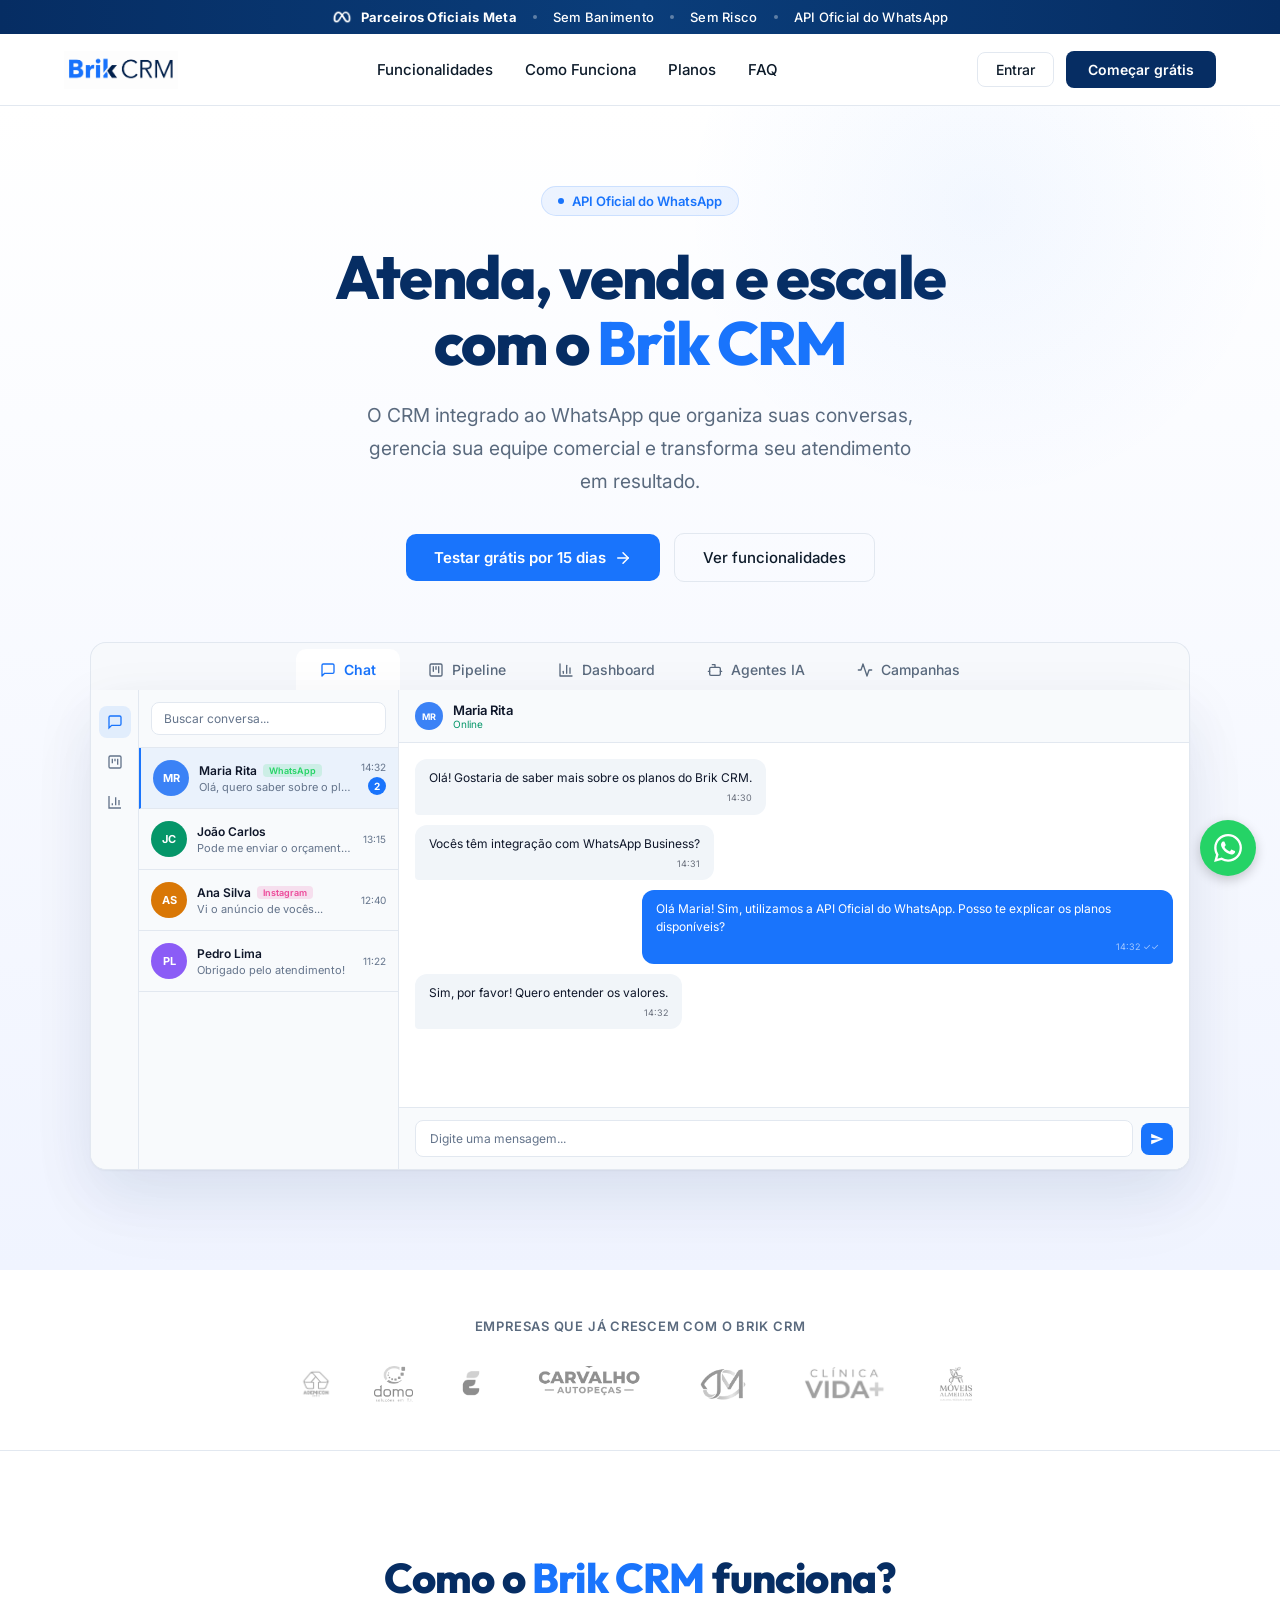
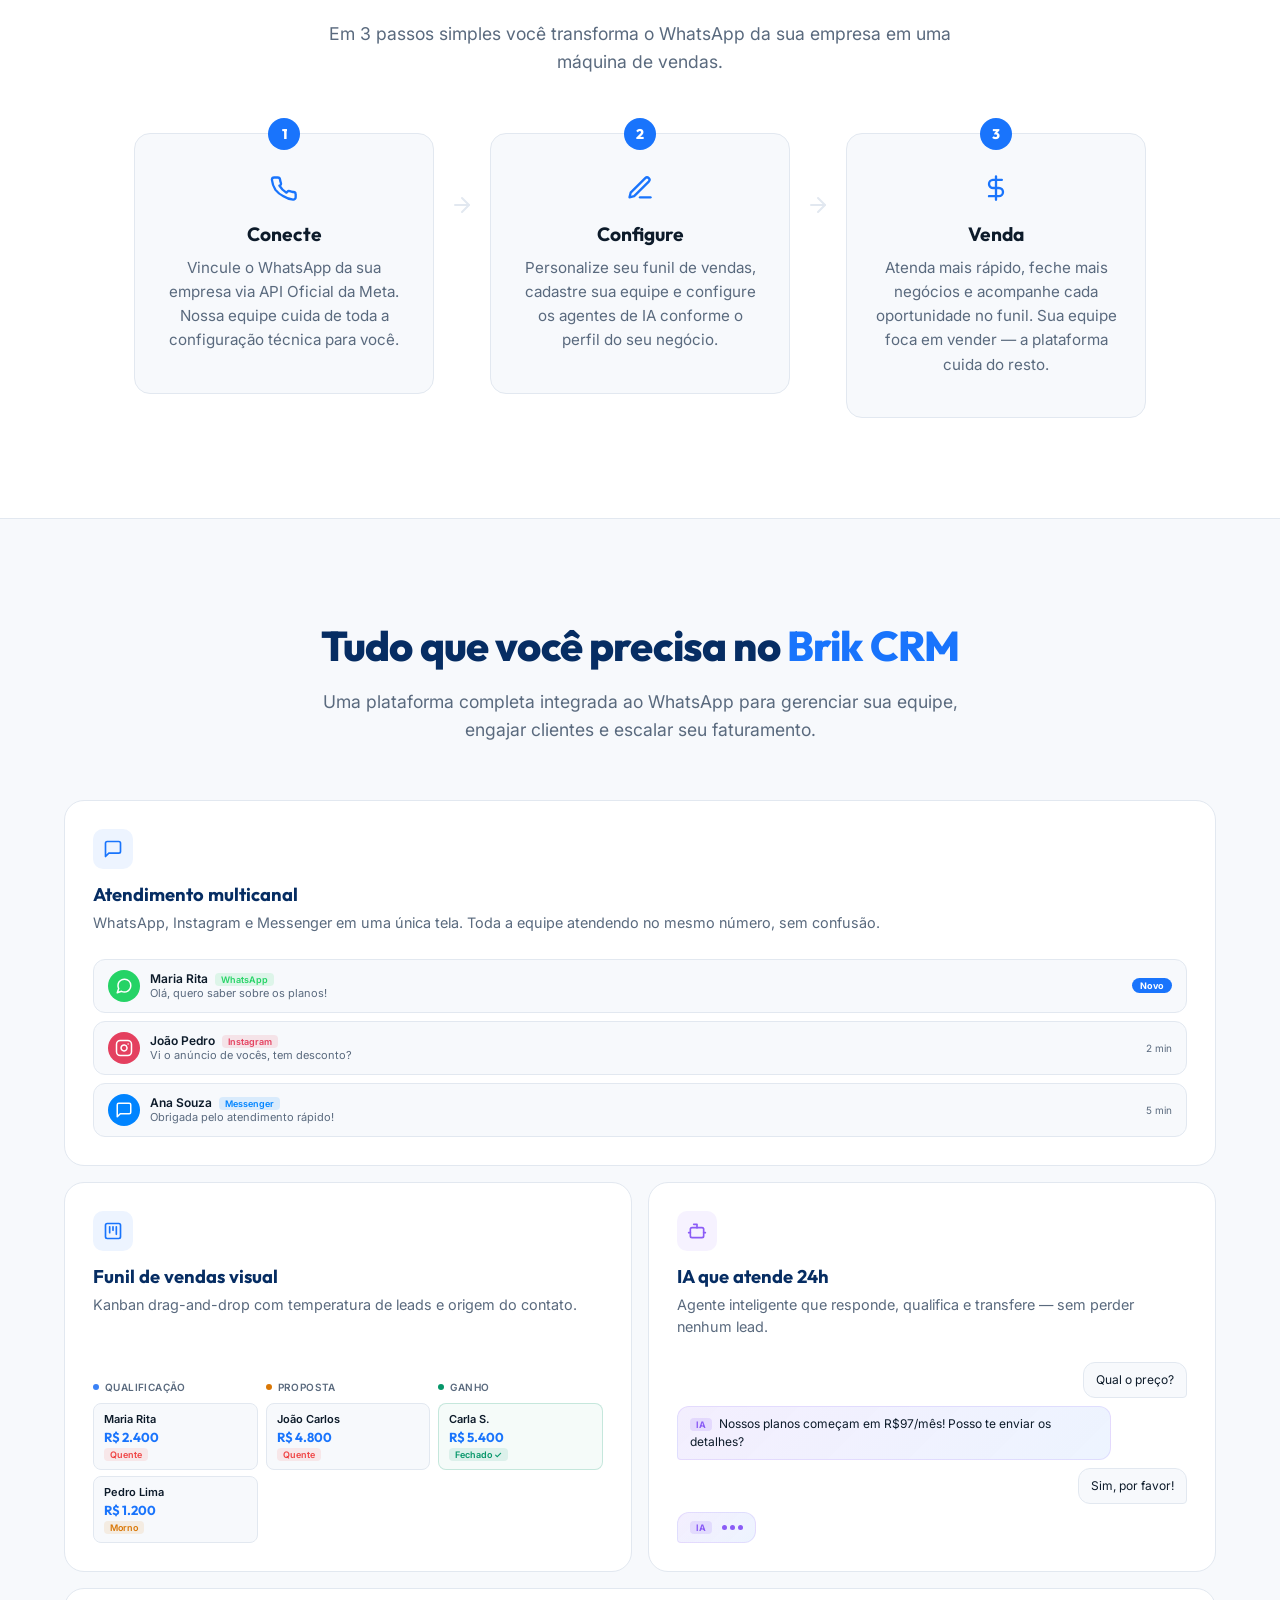
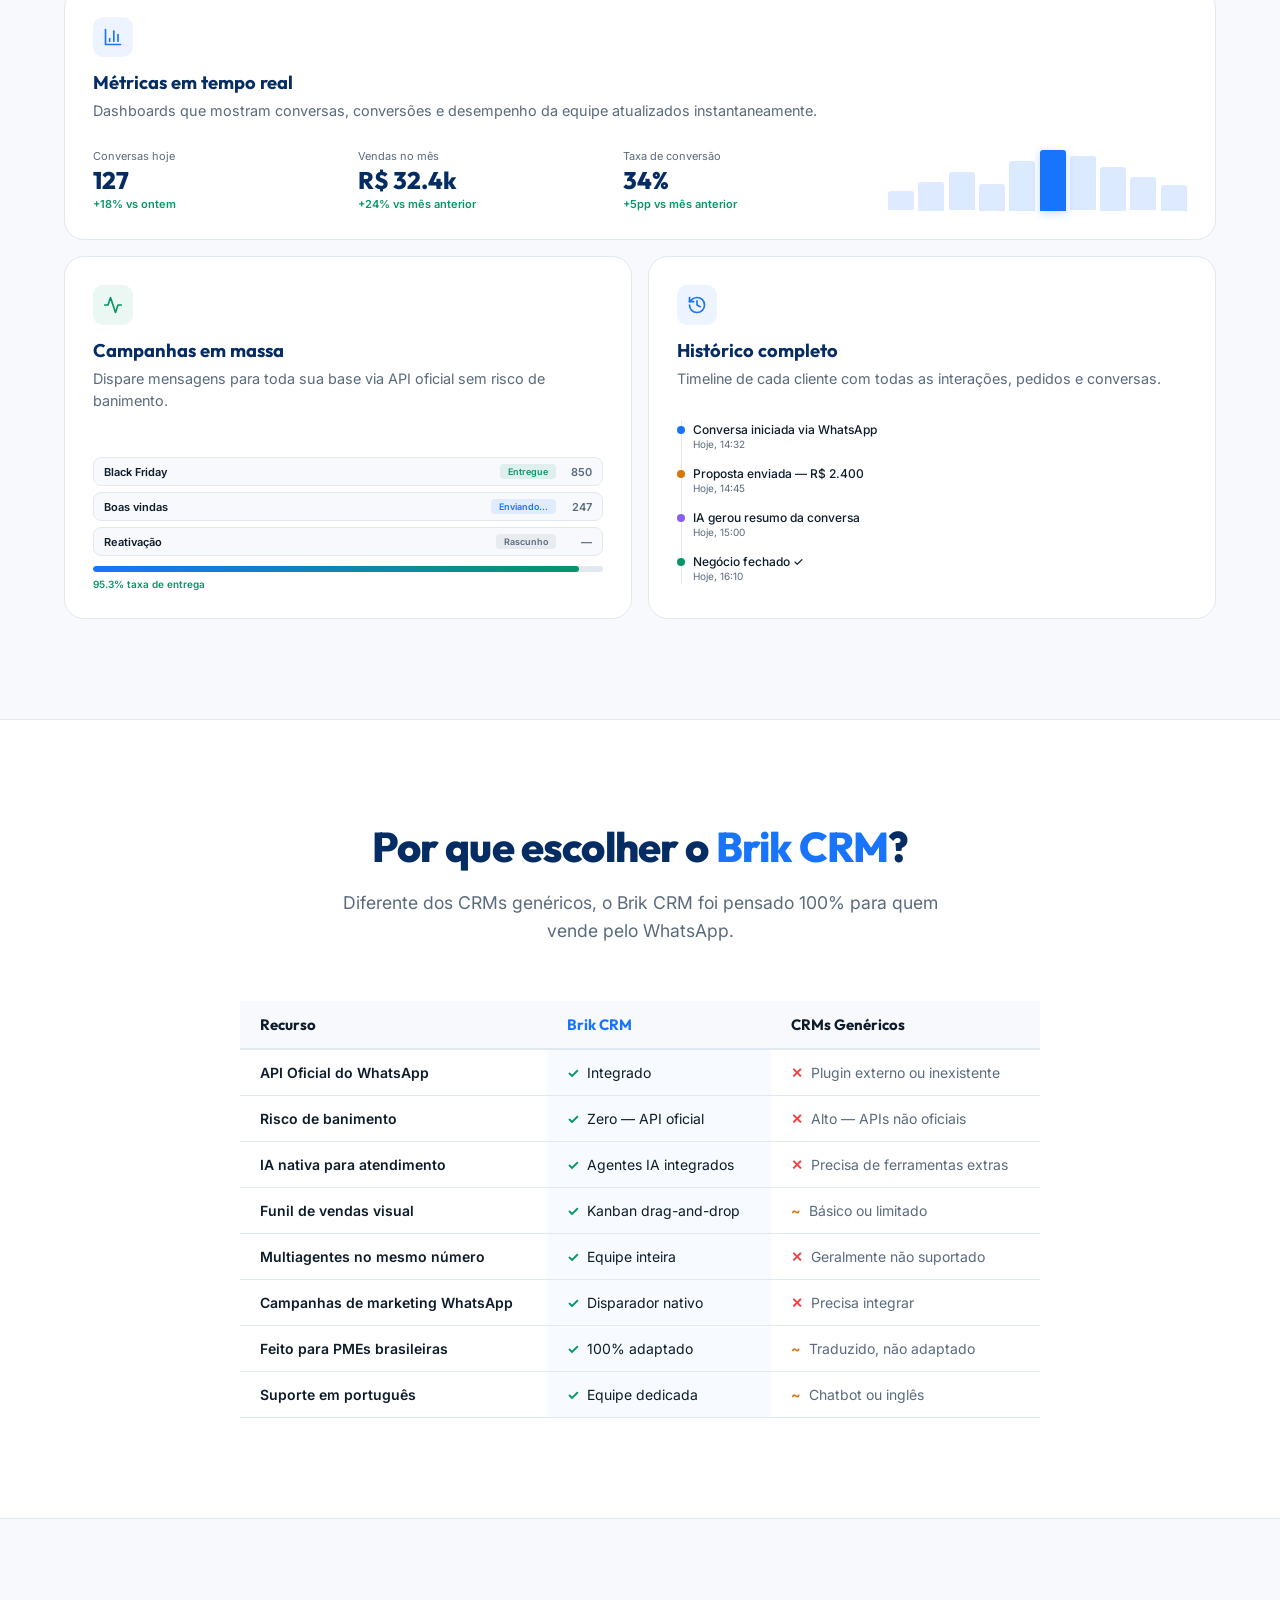
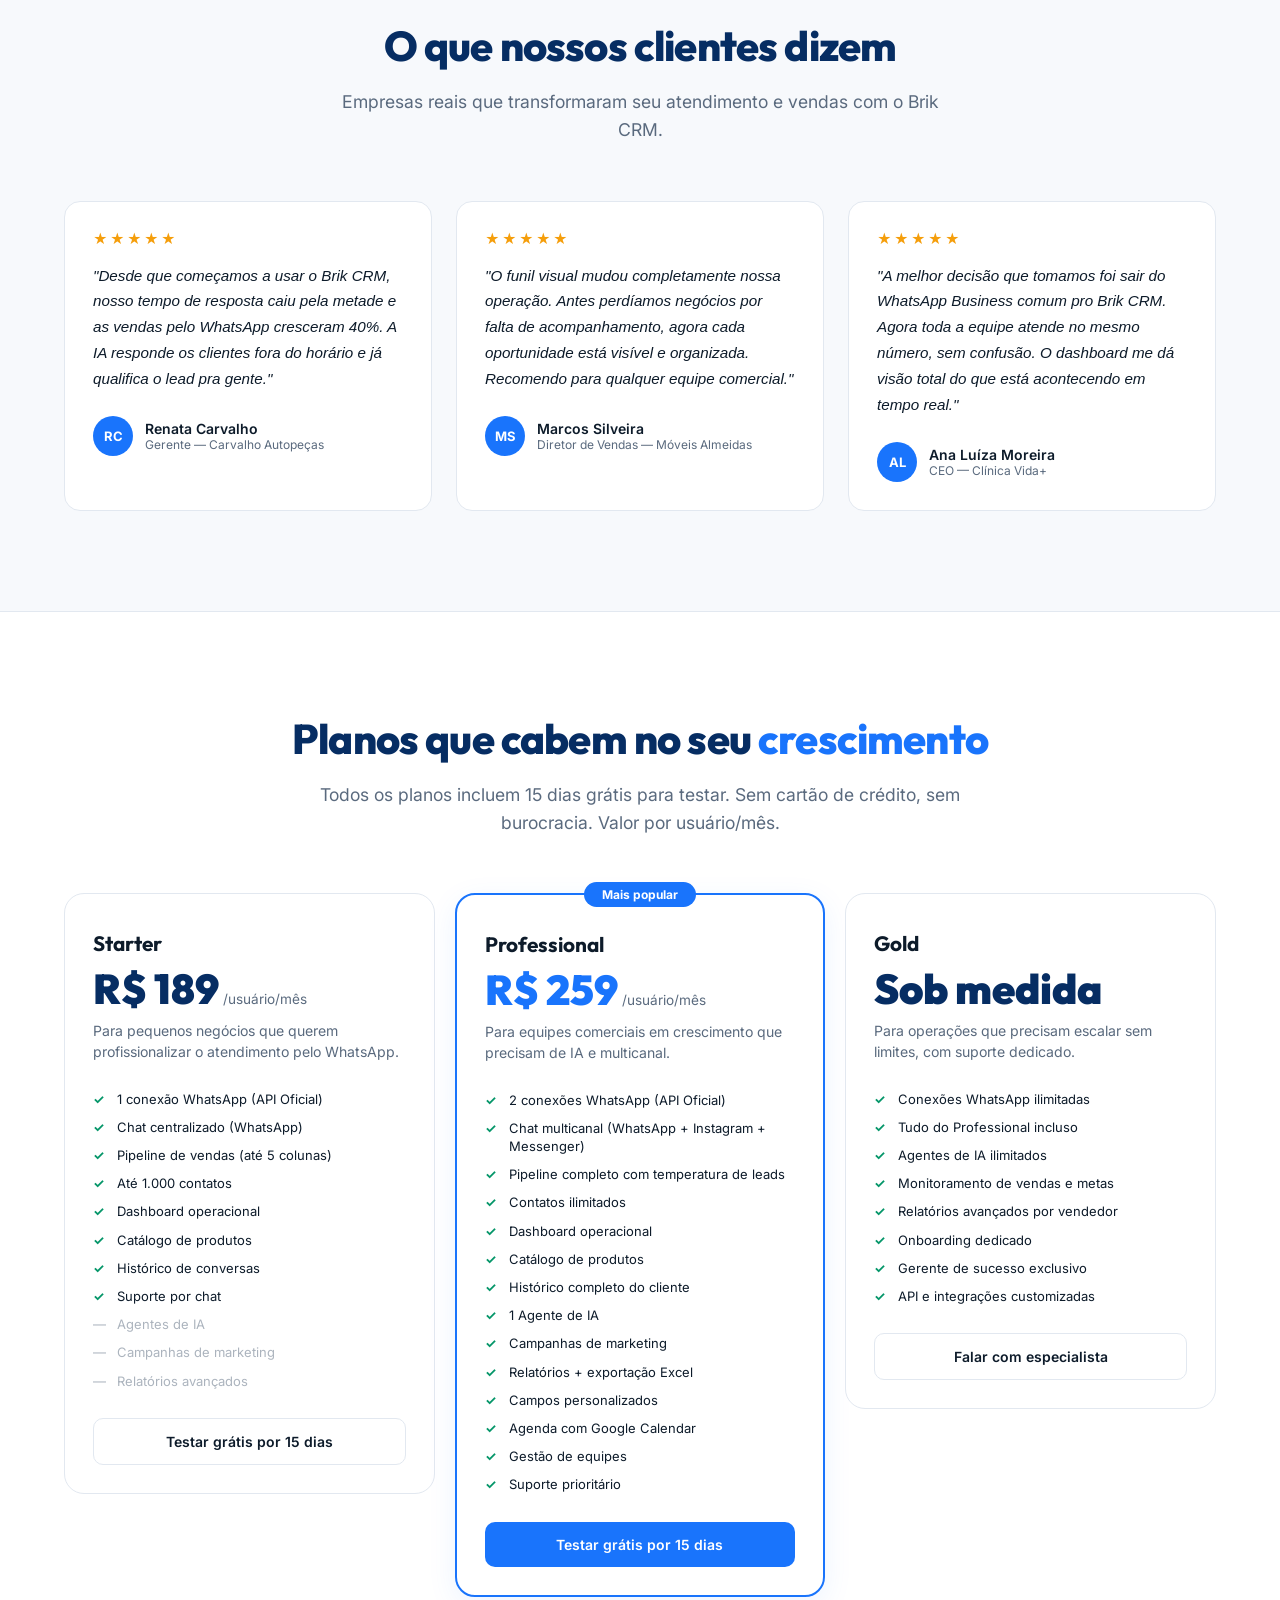
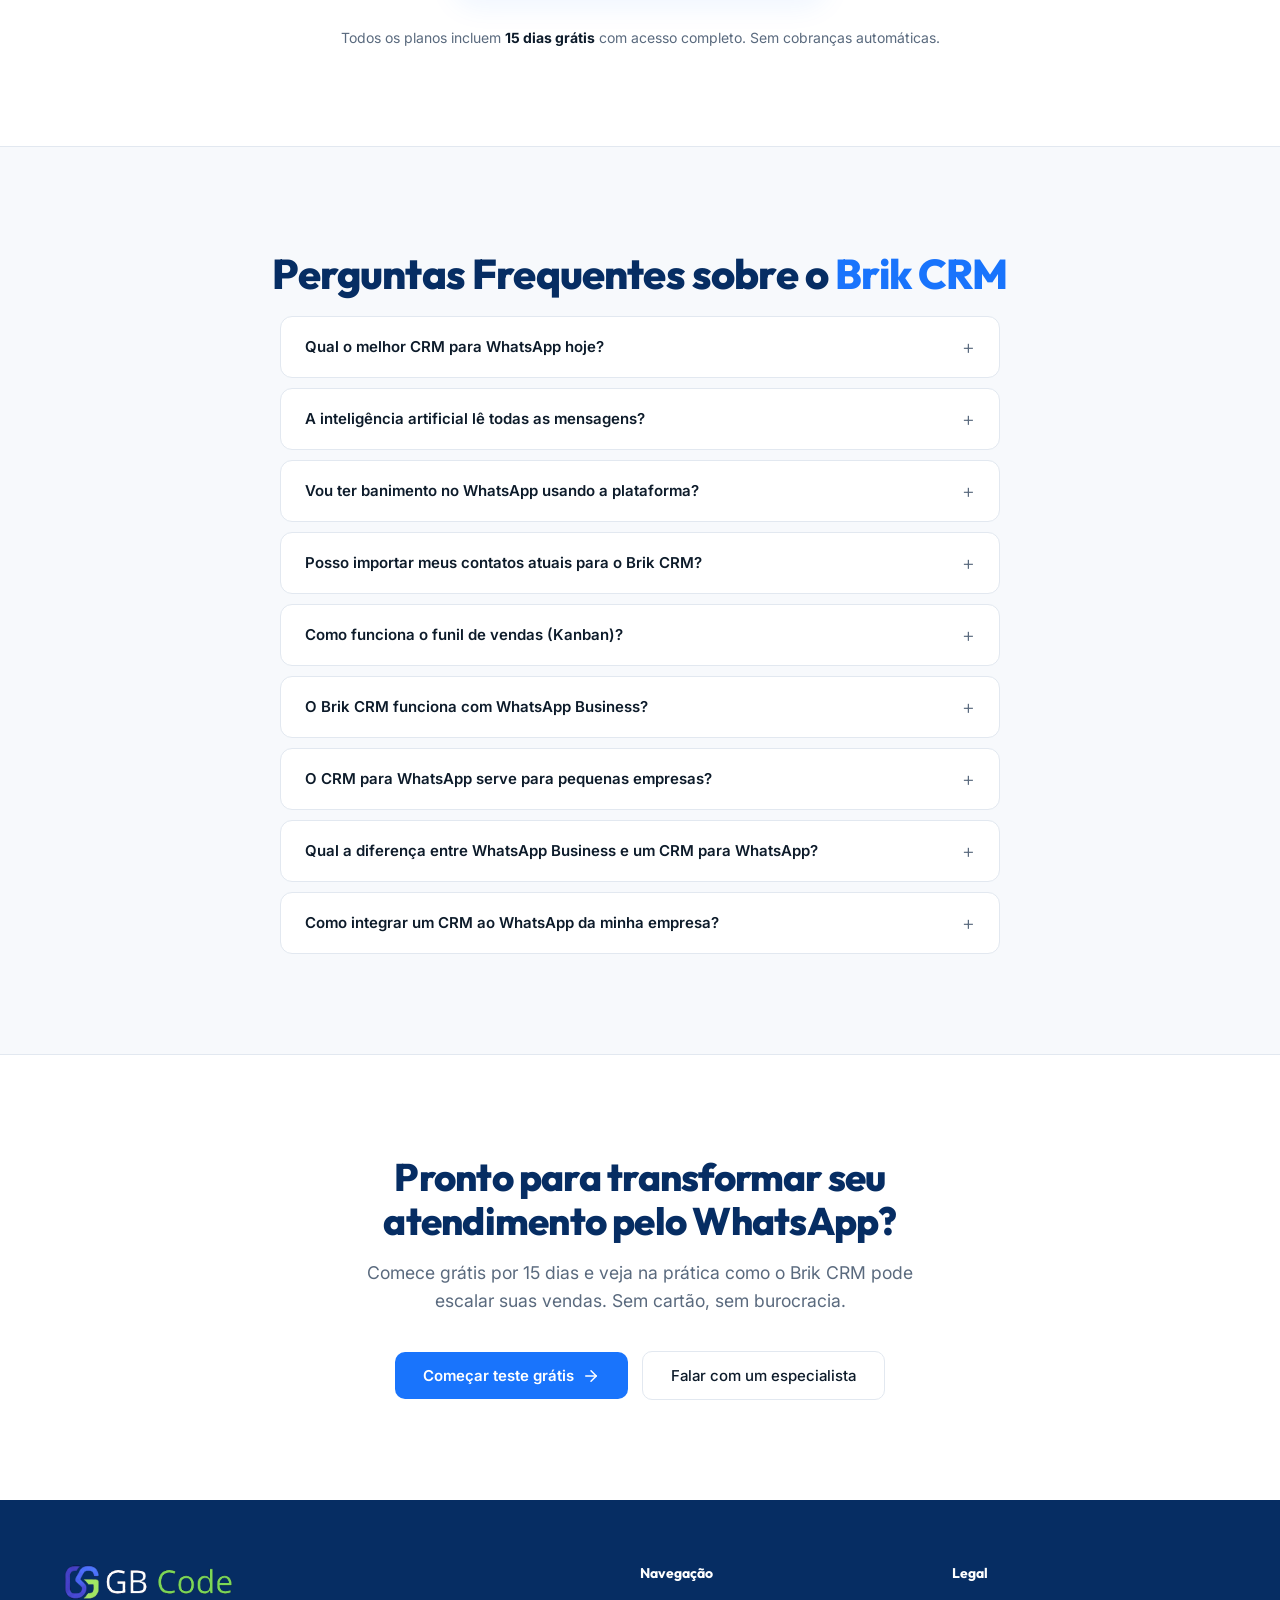
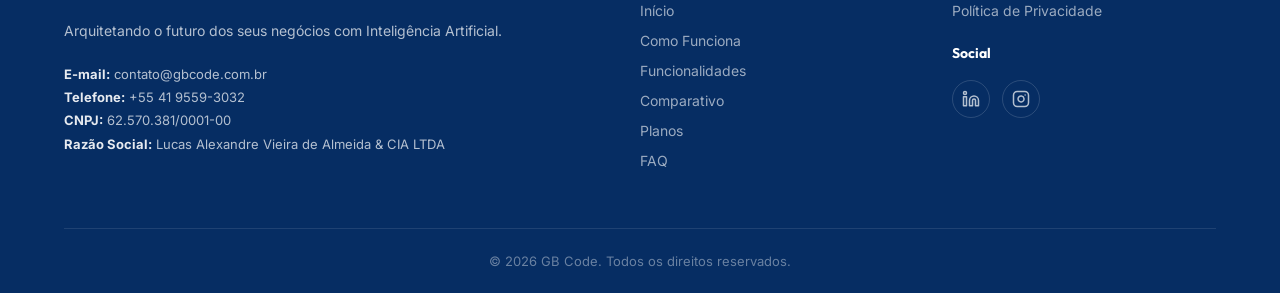
==== commit a2f0fd49: "Merge branch 'main' of https://github.com/gbguii/GBCodePage" ====
--- a/index.html
+++ b/index.html
@@ -252,9 +252,10 @@
             </nav>
 
             <div class="header-actions">
-                <a href="https://crm.gbcode.com.br/" target="_blank" rel="noopener noreferrer" class="btn-signin">Entrar</a>
-                <a href="https://crm.gbcode.com.br/cadastro"
-                    target="_blank" rel="noopener noreferrer" class="btn-cta">Começar grátis</a>
+                <a href="https://crm.gbcode.com.br/" target="_blank" rel="noopener noreferrer"
+                    class="btn-signin">Entrar</a>
+                <a href="https://crm.gbcode.com.br/cadastro" target="_blank" rel="noopener noreferrer"
+                    class="btn-cta">Começar grátis</a>
             </div>
 
             <button class="menu-toggle" aria-label="Abrir Menu">
@@ -282,8 +283,8 @@
                     seu atendimento em resultado.
                 </p>
                 <div class="hero-buttons">
-                    <a href="https://crm.gbcode.com.br/cadastro"
-                        target="_blank" rel="noopener noreferrer" class="btn-hero-primary">
+                    <a href="https://crm.gbcode.com.br/cadastro" target="_blank" rel="noopener noreferrer"
+                        class="btn-hero-primary">
                         Testar grátis por 15 dias
                         <svg xmlns="http://www.w3.org/2000/svg" width="18" height="18" viewBox="0 0 24 24" fill="none"
                             stroke="currentColor" stroke-width="2" stroke-linecap="round" stroke-linejoin="round">
@@ -302,23 +303,47 @@
                 <!-- Feature tabs -->
                 <div class="showcase-tabs">
                     <button class="showcase-tab active" data-target="chat">
-                        <svg width="16" height="16" viewBox="0 0 24 24" fill="none" stroke="currentColor" stroke-width="2" stroke-linecap="round" stroke-linejoin="round"><path d="M21 15a2 2 0 0 1-2 2H7l-4 4V5a2 2 0 0 1 2-2h14a2 2 0 0 1 2 2z"/></svg>
+                        <svg width="16" height="16" viewBox="0 0 24 24" fill="none" stroke="currentColor"
+                            stroke-width="2" stroke-linecap="round" stroke-linejoin="round">
+                            <path d="M21 15a2 2 0 0 1-2 2H7l-4 4V5a2 2 0 0 1 2-2h14a2 2 0 0 1 2 2z" />
+                        </svg>
                         Chat
                     </button>
                     <button class="showcase-tab" data-target="pipeline">
-                        <svg width="16" height="16" viewBox="0 0 24 24" fill="none" stroke="currentColor" stroke-width="2" stroke-linecap="round" stroke-linejoin="round"><rect width="18" height="18" x="3" y="3" rx="2"/><path d="M8 7v7"/><path d="M12 7v4"/><path d="M16 7v9"/></svg>
+                        <svg width="16" height="16" viewBox="0 0 24 24" fill="none" stroke="currentColor"
+                            stroke-width="2" stroke-linecap="round" stroke-linejoin="round">
+                            <rect width="18" height="18" x="3" y="3" rx="2" />
+                            <path d="M8 7v7" />
+                            <path d="M12 7v4" />
+                            <path d="M16 7v9" />
+                        </svg>
                         Pipeline
                     </button>
                     <button class="showcase-tab" data-target="dashboard">
-                        <svg width="16" height="16" viewBox="0 0 24 24" fill="none" stroke="currentColor" stroke-width="2" stroke-linecap="round" stroke-linejoin="round"><path d="M3 3v18h18"/><path d="M18 17V9"/><path d="M13 17V5"/><path d="M8 17v-3"/></svg>
+                        <svg width="16" height="16" viewBox="0 0 24 24" fill="none" stroke="currentColor"
+                            stroke-width="2" stroke-linecap="round" stroke-linejoin="round">
+                            <path d="M3 3v18h18" />
+                            <path d="M18 17V9" />
+                            <path d="M13 17V5" />
+                            <path d="M8 17v-3" />
+                        </svg>
                         Dashboard
                     </button>
                     <button class="showcase-tab" data-target="ia">
-                        <svg width="16" height="16" viewBox="0 0 24 24" fill="none" stroke="currentColor" stroke-width="2" stroke-linecap="round" stroke-linejoin="round"><path d="M12 8V4H8"/><rect width="16" height="12" x="4" y="8" rx="2"/><path d="M2 14h2"/><path d="M20 14h2"/></svg>
+                        <svg width="16" height="16" viewBox="0 0 24 24" fill="none" stroke="currentColor"
+                            stroke-width="2" stroke-linecap="round" stroke-linejoin="round">
+                            <path d="M12 8V4H8" />
+                            <rect width="16" height="12" x="4" y="8" rx="2" />
+                            <path d="M2 14h2" />
+                            <path d="M20 14h2" />
+                        </svg>
                         Agentes IA
                     </button>
                     <button class="showcase-tab" data-target="campanhas">
-                        <svg width="16" height="16" viewBox="0 0 24 24" fill="none" stroke="currentColor" stroke-width="2" stroke-linecap="round" stroke-linejoin="round"><path d="M22 12h-4l-3 9L9 3l-3 9H2"/></svg>
+                        <svg width="16" height="16" viewBox="0 0 24 24" fill="none" stroke="currentColor"
+                            stroke-width="2" stroke-linecap="round" stroke-linejoin="round">
+                            <path d="M22 12h-4l-3 9L9 3l-3 9H2" />
+                        </svg>
                         Campanhas
                     </button>
                 </div>
@@ -329,13 +354,28 @@
                         <div class="mock-app">
                             <div class="mock-sidebar-mini">
                                 <div class="mock-sidebar-icon active">
-                                    <svg width="16" height="16" viewBox="0 0 24 24" fill="none" stroke="currentColor" stroke-width="2"><path d="M21 15a2 2 0 0 1-2 2H7l-4 4V5a2 2 0 0 1 2-2h14a2 2 0 0 1 2 2z"/></svg>
+                                    <svg width="16" height="16" viewBox="0 0 24 24" fill="none" stroke="currentColor"
+                                        stroke-width="2">
+                                        <path d="M21 15a2 2 0 0 1-2 2H7l-4 4V5a2 2 0 0 1 2-2h14a2 2 0 0 1 2 2z" />
+                                    </svg>
                                 </div>
                                 <div class="mock-sidebar-icon">
-                                    <svg width="16" height="16" viewBox="0 0 24 24" fill="none" stroke="currentColor" stroke-width="2"><rect width="18" height="18" x="3" y="3" rx="2"/><path d="M8 7v7"/><path d="M12 7v4"/><path d="M16 7v9"/></svg>
+                                    <svg width="16" height="16" viewBox="0 0 24 24" fill="none" stroke="currentColor"
+                                        stroke-width="2">
+                                        <rect width="18" height="18" x="3" y="3" rx="2" />
+                                        <path d="M8 7v7" />
+                                        <path d="M12 7v4" />
+                                        <path d="M16 7v9" />
+                                    </svg>
                                 </div>
                                 <div class="mock-sidebar-icon">
-                                    <svg width="16" height="16" viewBox="0 0 24 24" fill="none" stroke="currentColor" stroke-width="2"><path d="M3 3v18h18"/><path d="M18 17V9"/><path d="M13 17V5"/><path d="M8 17v-3"/></svg>
+                                    <svg width="16" height="16" viewBox="0 0 24 24" fill="none" stroke="currentColor"
+                                        stroke-width="2">
+                                        <path d="M3 3v18h18" />
+                                        <path d="M18 17V9" />
+                                        <path d="M13 17V5" />
+                                        <path d="M8 17v-3" />
+                                    </svg>
                                 </div>
                             </div>
                             <div class="mock-chat-list">
@@ -345,7 +385,8 @@
                                 <div class="mock-chat-item active">
                                     <div class="mock-avatar" style="background:#3b82f6;">MR</div>
                                     <div class="mock-chat-info">
-                                        <div class="mock-chat-name">Maria Rita <span class="mock-badge-wa">WhatsApp</span></div>
+                                        <div class="mock-chat-name">Maria Rita <span
+                                                class="mock-badge-wa">WhatsApp</span></div>
                                         <div class="mock-chat-last">Olá, quero saber sobre o plano...</div>
                                     </div>
                                     <div class="mock-chat-meta">
@@ -366,7 +407,8 @@
                                 <div class="mock-chat-item">
                                     <div class="mock-avatar" style="background:#d97706;">AS</div>
                                     <div class="mock-chat-info">
-                                        <div class="mock-chat-name">Ana Silva <span class="mock-badge-ig">Instagram</span></div>
+                                        <div class="mock-chat-name">Ana Silva <span
+                                                class="mock-badge-ig">Instagram</span></div>
                                         <div class="mock-chat-last">Vi o anúncio de vocês...</div>
                                     </div>
                                     <div class="mock-chat-meta">
@@ -402,7 +444,8 @@
                                         <span class="mock-msg-time">14:31</span>
                                     </div>
                                     <div class="mock-msg sent">
-                                        <p>Olá Maria! Sim, utilizamos a API Oficial do WhatsApp. Posso te explicar os planos disponíveis?</p>
+                                        <p>Olá Maria! Sim, utilizamos a API Oficial do WhatsApp. Posso te explicar os
+                                            planos disponíveis?</p>
                                         <span class="mock-msg-time">14:32 ✓✓</span>
                                     </div>
                                     <div class="mock-msg received">
@@ -413,7 +456,9 @@
                                 <div class="mock-chat-input">
                                     <div class="mock-input-box">Digite uma mensagem...</div>
                                     <div class="mock-send-btn">
-                                        <svg width="14" height="14" viewBox="0 0 24 24" fill="currentColor"><path d="M2.01 21L23 12 2.01 3 2 10l15 2-15 2z"/></svg>
+                                        <svg width="14" height="14" viewBox="0 0 24 24" fill="currentColor">
+                                            <path d="M2.01 21L23 12 2.01 3 2 10l15 2-15 2z" />
+                                        </svg>
                                     </div>
                                 </div>
                             </div>
@@ -425,13 +470,28 @@
                         <div class="mock-app">
                             <div class="mock-sidebar-mini">
                                 <div class="mock-sidebar-icon">
-                                    <svg width="16" height="16" viewBox="0 0 24 24" fill="none" stroke="currentColor" stroke-width="2"><path d="M21 15a2 2 0 0 1-2 2H7l-4 4V5a2 2 0 0 1 2-2h14a2 2 0 0 1 2 2z"/></svg>
+                                    <svg width="16" height="16" viewBox="0 0 24 24" fill="none" stroke="currentColor"
+                                        stroke-width="2">
+                                        <path d="M21 15a2 2 0 0 1-2 2H7l-4 4V5a2 2 0 0 1 2-2h14a2 2 0 0 1 2 2z" />
+                                    </svg>
                                 </div>
                                 <div class="mock-sidebar-icon active">
-                                    <svg width="16" height="16" viewBox="0 0 24 24" fill="none" stroke="currentColor" stroke-width="2"><rect width="18" height="18" x="3" y="3" rx="2"/><path d="M8 7v7"/><path d="M12 7v4"/><path d="M16 7v9"/></svg>
+                                    <svg width="16" height="16" viewBox="0 0 24 24" fill="none" stroke="currentColor"
+                                        stroke-width="2">
+                                        <rect width="18" height="18" x="3" y="3" rx="2" />
+                                        <path d="M8 7v7" />
+                                        <path d="M12 7v4" />
+                                        <path d="M16 7v9" />
+                                    </svg>
                                 </div>
                                 <div class="mock-sidebar-icon">
-                                    <svg width="16" height="16" viewBox="0 0 24 24" fill="none" stroke="currentColor" stroke-width="2"><path d="M3 3v18h18"/><path d="M18 17V9"/><path d="M13 17V5"/><path d="M8 17v-3"/></svg>
+                                    <svg width="16" height="16" viewBox="0 0 24 24" fill="none" stroke="currentColor"
+                                        stroke-width="2">
+                                        <path d="M3 3v18h18" />
+                                        <path d="M18 17V9" />
+                                        <path d="M13 17V5" />
+                                        <path d="M8 17v-3" />
+                                    </svg>
                                 </div>
                             </div>
                             <div class="mock-pipeline-content">
@@ -524,13 +584,28 @@
                         <div class="mock-app">
                             <div class="mock-sidebar-mini">
                                 <div class="mock-sidebar-icon">
-                                    <svg width="16" height="16" viewBox="0 0 24 24" fill="none" stroke="currentColor" stroke-width="2"><path d="M21 15a2 2 0 0 1-2 2H7l-4 4V5a2 2 0 0 1 2-2h14a2 2 0 0 1 2 2z"/></svg>
+                                    <svg width="16" height="16" viewBox="0 0 24 24" fill="none" stroke="currentColor"
+                                        stroke-width="2">
+                                        <path d="M21 15a2 2 0 0 1-2 2H7l-4 4V5a2 2 0 0 1 2-2h14a2 2 0 0 1 2 2z" />
+                                    </svg>
                                 </div>
                                 <div class="mock-sidebar-icon">
-                                    <svg width="16" height="16" viewBox="0 0 24 24" fill="none" stroke="currentColor" stroke-width="2"><rect width="18" height="18" x="3" y="3" rx="2"/><path d="M8 7v7"/><path d="M12 7v4"/><path d="M16 7v9"/></svg>
+                                    <svg width="16" height="16" viewBox="0 0 24 24" fill="none" stroke="currentColor"
+                                        stroke-width="2">
+                                        <rect width="18" height="18" x="3" y="3" rx="2" />
+                                        <path d="M8 7v7" />
+                                        <path d="M12 7v4" />
+                                        <path d="M16 7v9" />
+                                    </svg>
                                 </div>
                                 <div class="mock-sidebar-icon active">
-                                    <svg width="16" height="16" viewBox="0 0 24 24" fill="none" stroke="currentColor" stroke-width="2"><path d="M3 3v18h18"/><path d="M18 17V9"/><path d="M13 17V5"/><path d="M8 17v-3"/></svg>
+                                    <svg width="16" height="16" viewBox="0 0 24 24" fill="none" stroke="currentColor"
+                                        stroke-width="2">
+                                        <path d="M3 3v18h18" />
+                                        <path d="M18 17V9" />
+                                        <path d="M13 17V5" />
+                                        <path d="M8 17v-3" />
+                                    </svg>
                                 </div>
                             </div>
                             <div class="mock-dashboard-content">
@@ -607,13 +682,28 @@
                         <div class="mock-app">
                             <div class="mock-sidebar-mini">
                                 <div class="mock-sidebar-icon">
-                                    <svg width="16" height="16" viewBox="0 0 24 24" fill="none" stroke="currentColor" stroke-width="2"><path d="M21 15a2 2 0 0 1-2 2H7l-4 4V5a2 2 0 0 1 2-2h14a2 2 0 0 1 2 2z"/></svg>
+                                    <svg width="16" height="16" viewBox="0 0 24 24" fill="none" stroke="currentColor"
+                                        stroke-width="2">
+                                        <path d="M21 15a2 2 0 0 1-2 2H7l-4 4V5a2 2 0 0 1 2-2h14a2 2 0 0 1 2 2z" />
+                                    </svg>
                                 </div>
                                 <div class="mock-sidebar-icon">
-                                    <svg width="16" height="16" viewBox="0 0 24 24" fill="none" stroke="currentColor" stroke-width="2"><rect width="18" height="18" x="3" y="3" rx="2"/><path d="M8 7v7"/><path d="M12 7v4"/><path d="M16 7v9"/></svg>
+                                    <svg width="16" height="16" viewBox="0 0 24 24" fill="none" stroke="currentColor"
+                                        stroke-width="2">
+                                        <rect width="18" height="18" x="3" y="3" rx="2" />
+                                        <path d="M8 7v7" />
+                                        <path d="M12 7v4" />
+                                        <path d="M16 7v9" />
+                                    </svg>
                                 </div>
                                 <div class="mock-sidebar-icon active">
-                                    <svg width="16" height="16" viewBox="0 0 24 24" fill="none" stroke="currentColor" stroke-width="2"><path d="M12 8V4H8"/><rect width="16" height="12" x="4" y="8" rx="2"/><path d="M2 14h2"/><path d="M20 14h2"/></svg>
+                                    <svg width="16" height="16" viewBox="0 0 24 24" fill="none" stroke="currentColor"
+                                        stroke-width="2">
+                                        <path d="M12 8V4H8" />
+                                        <rect width="16" height="12" x="4" y="8" rx="2" />
+                                        <path d="M2 14h2" />
+                                        <path d="M20 14h2" />
+                                    </svg>
                                 </div>
                             </div>
                             <div class="mock-ia-content">
@@ -631,7 +721,10 @@
                                         </div>
                                         <div class="mock-ia-section">
                                             <div class="mock-ia-label">Prompt do Sistema</div>
-                                            <div class="mock-ia-textarea">Você é um assistente de vendas da empresa. Responda de forma educada e objetiva. Quando o cliente perguntar sobre preços, envie a tabela de planos. Se o cliente quiser falar com um humano, transfira a conversa...</div>
+                                            <div class="mock-ia-textarea">Você é um assistente de vendas da empresa.
+                                                Responda de forma educada e objetiva. Quando o cliente perguntar sobre
+                                                preços, envie a tabela de planos. Se o cliente quiser falar com um
+                                                humano, transfira a conversa...</div>
                                         </div>
                                         <div class="mock-ia-section">
                                             <div class="mock-ia-label">Regras de Ação</div>
@@ -665,7 +758,8 @@
                                             </div>
                                             <div class="mock-msg sent ia">
                                                 <div class="mock-ia-tag">IA</div>
-                                                <p>Olá! Temos planos a partir de R$97/mês. Posso te enviar os detalhes completos?</p>
+                                                <p>Olá! Temos planos a partir de R$97/mês. Posso te enviar os detalhes
+                                                    completos?</p>
                                             </div>
                                             <div class="mock-msg received">
                                                 <p>Sim, por favor!</p>
@@ -686,13 +780,25 @@
                         <div class="mock-app">
                             <div class="mock-sidebar-mini">
                                 <div class="mock-sidebar-icon">
-                                    <svg width="16" height="16" viewBox="0 0 24 24" fill="none" stroke="currentColor" stroke-width="2"><path d="M21 15a2 2 0 0 1-2 2H7l-4 4V5a2 2 0 0 1 2-2h14a2 2 0 0 1 2 2z"/></svg>
+                                    <svg width="16" height="16" viewBox="0 0 24 24" fill="none" stroke="currentColor"
+                                        stroke-width="2">
+                                        <path d="M21 15a2 2 0 0 1-2 2H7l-4 4V5a2 2 0 0 1 2-2h14a2 2 0 0 1 2 2z" />
+                                    </svg>
                                 </div>
                                 <div class="mock-sidebar-icon">
-                                    <svg width="16" height="16" viewBox="0 0 24 24" fill="none" stroke="currentColor" stroke-width="2"><rect width="18" height="18" x="3" y="3" rx="2"/><path d="M8 7v7"/><path d="M12 7v4"/><path d="M16 7v9"/></svg>
+                                    <svg width="16" height="16" viewBox="0 0 24 24" fill="none" stroke="currentColor"
+                                        stroke-width="2">
+                                        <rect width="18" height="18" x="3" y="3" rx="2" />
+                                        <path d="M8 7v7" />
+                                        <path d="M12 7v4" />
+                                        <path d="M16 7v9" />
+                                    </svg>
                                 </div>
                                 <div class="mock-sidebar-icon active">
-                                    <svg width="16" height="16" viewBox="0 0 24 24" fill="none" stroke="currentColor" stroke-width="2"><path d="M22 12h-4l-3 9L9 3l-3 9H2"/></svg>
+                                    <svg width="16" height="16" viewBox="0 0 24 24" fill="none" stroke="currentColor"
+                                        stroke-width="2">
+                                        <path d="M22 12h-4l-3 9L9 3l-3 9H2" />
+                                    </svg>
                                 </div>
                             </div>
                             <div class="mock-campaign-content">
@@ -786,37 +892,60 @@
     <section id="como-funciona" class="steps-section">
         <div class="container">
             <h2 class="section-title">Como o <span class="highlight">Brik CRM</span> funciona?</h2>
-            <p class="section-subtitle">Em 3 passos simples você transforma o WhatsApp da sua empresa em uma máquina de vendas.</p>
+            <p class="section-subtitle">Em 3 passos simples você transforma o WhatsApp da sua empresa em uma máquina de
+                vendas.</p>
             <div class="steps-grid">
                 <div class="step-card">
                     <div class="step-number">1</div>
                     <div class="step-icon">
-                        <svg width="28" height="28" viewBox="0 0 24 24" fill="none" stroke="currentColor" stroke-width="2" stroke-linecap="round" stroke-linejoin="round"><path d="M22 16.92v3a2 2 0 0 1-2.18 2 19.79 19.79 0 0 1-8.63-3.07A19.5 19.5 0 0 1 4.69 13.6a19.79 19.79 0 0 1-3.07-8.67A2 2 0 0 1 3.6 3h3a2 2 0 0 1 2 1.72c.127.96.361 1.903.7 2.81a2 2 0 0 1-.45 2.11L8.09 10a16 16 0 0 0 6 6l.72-.81a2 2 0 0 1 2.11-.45c.907.339 1.85.573 2.81.7A2 2 0 0 1 22 17z"/></svg>
+                        <svg width="28" height="28" viewBox="0 0 24 24" fill="none" stroke="currentColor"
+                            stroke-width="2" stroke-linecap="round" stroke-linejoin="round">
+                            <path
+                                d="M22 16.92v3a2 2 0 0 1-2.18 2 19.79 19.79 0 0 1-8.63-3.07A19.5 19.5 0 0 1 4.69 13.6a19.79 19.79 0 0 1-3.07-8.67A2 2 0 0 1 3.6 3h3a2 2 0 0 1 2 1.72c.127.96.361 1.903.7 2.81a2 2 0 0 1-.45 2.11L8.09 10a16 16 0 0 0 6 6l.72-.81a2 2 0 0 1 2.11-.45c.907.339 1.85.573 2.81.7A2 2 0 0 1 22 17z" />
+                        </svg>
                     </div>
                     <h3>Conecte</h3>
-                    <p>Vincule o WhatsApp da sua empresa via API Oficial da Meta. Nossa equipe cuida de toda a configuração técnica para você.</p>
+                    <p>Vincule o WhatsApp da sua empresa via API Oficial da Meta. Nossa equipe cuida de toda a
+                        configuração técnica para você.</p>
                 </div>
                 <div class="step-divider">
-                    <svg width="24" height="24" viewBox="0 0 24 24" fill="none" stroke="currentColor" stroke-width="2" stroke-linecap="round" stroke-linejoin="round"><path d="M5 12h14"/><path d="m12 5 7 7-7 7"/></svg>
+                    <svg width="24" height="24" viewBox="0 0 24 24" fill="none" stroke="currentColor" stroke-width="2"
+                        stroke-linecap="round" stroke-linejoin="round">
+                        <path d="M5 12h14" />
+                        <path d="m12 5 7 7-7 7" />
+                    </svg>
                 </div>
                 <div class="step-card">
                     <div class="step-number">2</div>
                     <div class="step-icon">
-                        <svg width="28" height="28" viewBox="0 0 24 24" fill="none" stroke="currentColor" stroke-width="2" stroke-linecap="round" stroke-linejoin="round"><path d="M12 20h9"/><path d="M16.5 3.5a2.12 2.12 0 0 1 3 3L7 19l-4 1 1-4Z"/></svg>
+                        <svg width="28" height="28" viewBox="0 0 24 24" fill="none" stroke="currentColor"
+                            stroke-width="2" stroke-linecap="round" stroke-linejoin="round">
+                            <path d="M12 20h9" />
+                            <path d="M16.5 3.5a2.12 2.12 0 0 1 3 3L7 19l-4 1 1-4Z" />
+                        </svg>
                     </div>
                     <h3>Configure</h3>
-                    <p>Personalize seu funil de vendas, cadastre sua equipe e configure os agentes de IA conforme o perfil do seu negócio.</p>
+                    <p>Personalize seu funil de vendas, cadastre sua equipe e configure os agentes de IA conforme o
+                        perfil do seu negócio.</p>
                 </div>
                 <div class="step-divider">
-                    <svg width="24" height="24" viewBox="0 0 24 24" fill="none" stroke="currentColor" stroke-width="2" stroke-linecap="round" stroke-linejoin="round"><path d="M5 12h14"/><path d="m12 5 7 7-7 7"/></svg>
+                    <svg width="24" height="24" viewBox="0 0 24 24" fill="none" stroke="currentColor" stroke-width="2"
+                        stroke-linecap="round" stroke-linejoin="round">
+                        <path d="M5 12h14" />
+                        <path d="m12 5 7 7-7 7" />
+                    </svg>
                 </div>
                 <div class="step-card">
                     <div class="step-number">3</div>
                     <div class="step-icon">
-                        <svg width="28" height="28" viewBox="0 0 24 24" fill="none" stroke="currentColor" stroke-width="2" stroke-linecap="round" stroke-linejoin="round"><path d="M12 2v20M17 5H9.5a3.5 3.5 0 0 0 0 7h5a3.5 3.5 0 0 1 0 7H6"/></svg>
+                        <svg width="28" height="28" viewBox="0 0 24 24" fill="none" stroke="currentColor"
+                            stroke-width="2" stroke-linecap="round" stroke-linejoin="round">
+                            <path d="M12 2v20M17 5H9.5a3.5 3.5 0 0 0 0 7h5a3.5 3.5 0 0 1 0 7H6" />
+                        </svg>
                     </div>
                     <h3>Venda</h3>
-                    <p>Atenda mais rápido, feche mais negócios e acompanhe cada oportunidade no funil. Sua equipe foca em vender — a plataforma cuida do resto.</p>
+                    <p>Atenda mais rápido, feche mais negócios e acompanhe cada oportunidade no funil. Sua equipe foca
+                        em vender — a plataforma cuida do resto.</p>
                 </div>
             </div>
         </div>
@@ -826,46 +955,69 @@
     <section id="funcionalidades" class="features-section">
         <div class="container">
             <h2 class="section-title">Tudo que você precisa no <span class="highlight">Brik CRM</span></h2>
-            <p class="section-subtitle">Uma plataforma completa integrada ao WhatsApp para gerenciar sua equipe, engajar clientes e escalar seu faturamento.</p>
+            <p class="section-subtitle">Uma plataforma completa integrada ao WhatsApp para gerenciar sua equipe, engajar
+                clientes e escalar seu faturamento.</p>
 
             <div class="bento-grid">
                 <!-- CARD 1: Chat — largo (2 colunas) -->
                 <div class="bento-card bento-wide">
                     <div class="bento-info">
                         <div class="bento-icon">
-                            <svg width="20" height="20" viewBox="0 0 24 24" fill="none" stroke="currentColor" stroke-width="2" stroke-linecap="round" stroke-linejoin="round"><path d="M21 15a2 2 0 0 1-2 2H7l-4 4V5a2 2 0 0 1 2-2h14a2 2 0 0 1 2 2z"/></svg>
+                            <svg width="20" height="20" viewBox="0 0 24 24" fill="none" stroke="currentColor"
+                                stroke-width="2" stroke-linecap="round" stroke-linejoin="round">
+                                <path d="M21 15a2 2 0 0 1-2 2H7l-4 4V5a2 2 0 0 1 2-2h14a2 2 0 0 1 2 2z" />
+                            </svg>
                         </div>
                         <h3>Atendimento multicanal</h3>
-                        <p>WhatsApp, Instagram e Messenger em uma única tela. Toda a equipe atendendo no mesmo número, sem confusão.</p>
+                        <p>WhatsApp, Instagram e Messenger em uma única tela. Toda a equipe atendendo no mesmo número,
+                            sem confusão.</p>
                     </div>
                     <div class="bento-visual">
                         <div class="bento-chat-demo">
                             <div class="bento-notif bento-notif-1">
                                 <div class="bento-notif-avatar" style="background:#25d366;">
-                                    <svg xmlns="http://www.w3.org/2000/svg" width="18" height="18" viewBox="0 0 24 24" fill="none" stroke="#fff" stroke-width="2" stroke-linecap="round" stroke-linejoin="round"><path d="M21 11.5a8.38 8.38 0 0 1-.9 3.8 8.5 8.5 0 0 1-7.6 4.7 8.38 8.38 0 0 1-3.8-.9L3 21l1.9-5.7a8.38 8.38 0 0 1-.9-3.8 8.5 8.5 0 0 1 4.7-7.6 8.38 8.38 0 0 1 3.8-.9h.5a8.48 8.48 0 0 1 8 8v.5z"/></svg>
+                                    <svg xmlns="http://www.w3.org/2000/svg" width="18" height="18" viewBox="0 0 24 24"
+                                        fill="none" stroke="#fff" stroke-width="2" stroke-linecap="round"
+                                        stroke-linejoin="round">
+                                        <path
+                                            d="M21 11.5a8.38 8.38 0 0 1-.9 3.8 8.5 8.5 0 0 1-7.6 4.7 8.38 8.38 0 0 1-3.8-.9L3 21l1.9-5.7a8.38 8.38 0 0 1-.9-3.8 8.5 8.5 0 0 1 4.7-7.6 8.38 8.38 0 0 1 3.8-.9h.5a8.48 8.48 0 0 1 8 8v.5z" />
+                                    </svg>
                                 </div>
                                 <div class="bento-notif-content">
-                                    <span class="bento-notif-name">Maria Rita <span class="bento-notif-channel wa">WhatsApp</span></span>
+                                    <span class="bento-notif-name">Maria Rita <span
+                                            class="bento-notif-channel wa">WhatsApp</span></span>
                                     <span class="bento-notif-msg">Olá, quero saber sobre os planos!</span>
                                 </div>
                                 <span class="bento-notif-badge">Novo</span>
                             </div>
                             <div class="bento-notif bento-notif-2">
                                 <div class="bento-notif-avatar" style="background:#e4405f;">
-                                    <svg xmlns="http://www.w3.org/2000/svg" width="18" height="18" viewBox="0 0 24 24" fill="none" stroke="#fff" stroke-width="2" stroke-linecap="round" stroke-linejoin="round"><rect width="20" height="20" x="2" y="2" rx="5" ry="5"/><path d="M16 11.37A4 4 0 1 1 12.63 8 4 4 0 0 1 16 11.37z"/><line x1="17.5" x2="17.51" y1="6.5" y2="6.5"/></svg>
+                                    <svg xmlns="http://www.w3.org/2000/svg" width="18" height="18" viewBox="0 0 24 24"
+                                        fill="none" stroke="#fff" stroke-width="2" stroke-linecap="round"
+                                        stroke-linejoin="round">
+                                        <rect width="20" height="20" x="2" y="2" rx="5" ry="5" />
+                                        <path d="M16 11.37A4 4 0 1 1 12.63 8 4 4 0 0 1 16 11.37z" />
+                                        <line x1="17.5" x2="17.51" y1="6.5" y2="6.5" />
+                                    </svg>
                                 </div>
                                 <div class="bento-notif-content">
-                                    <span class="bento-notif-name">João Pedro <span class="bento-notif-channel ig">Instagram</span></span>
+                                    <span class="bento-notif-name">João Pedro <span
+                                            class="bento-notif-channel ig">Instagram</span></span>
                                     <span class="bento-notif-msg">Vi o anúncio de vocês, tem desconto?</span>
                                 </div>
                                 <span class="bento-notif-time">2 min</span>
                             </div>
                             <div class="bento-notif bento-notif-3">
                                 <div class="bento-notif-avatar" style="background:#0084ff;">
-                                    <svg xmlns="http://www.w3.org/2000/svg" width="18" height="18" viewBox="0 0 24 24" fill="none" stroke="#fff" stroke-width="2" stroke-linecap="round" stroke-linejoin="round"><path d="M21 15a2 2 0 0 1-2 2H7l-4 4V5a2 2 0 0 1 2-2h14a2 2 0 0 1 2 2z"/></svg>
+                                    <svg xmlns="http://www.w3.org/2000/svg" width="18" height="18" viewBox="0 0 24 24"
+                                        fill="none" stroke="#fff" stroke-width="2" stroke-linecap="round"
+                                        stroke-linejoin="round">
+                                        <path d="M21 15a2 2 0 0 1-2 2H7l-4 4V5a2 2 0 0 1 2-2h14a2 2 0 0 1 2 2z" />
+                                    </svg>
                                 </div>
                                 <div class="bento-notif-content">
-                                    <span class="bento-notif-name">Ana Souza <span class="bento-notif-channel msg">Messenger</span></span>
+                                    <span class="bento-notif-name">Ana Souza <span
+                                            class="bento-notif-channel msg">Messenger</span></span>
                                     <span class="bento-notif-msg">Obrigada pelo atendimento rápido!</span>
                                 </div>
                                 <span class="bento-notif-time">5 min</span>
@@ -878,7 +1030,13 @@
                 <div class="bento-card">
                     <div class="bento-info">
                         <div class="bento-icon">
-                            <svg width="20" height="20" viewBox="0 0 24 24" fill="none" stroke="currentColor" stroke-width="2" stroke-linecap="round" stroke-linejoin="round"><rect width="18" height="18" x="3" y="3" rx="2"/><path d="M8 7v7"/><path d="M12 7v4"/><path d="M16 7v9"/></svg>
+                            <svg width="20" height="20" viewBox="0 0 24 24" fill="none" stroke="currentColor"
+                                stroke-width="2" stroke-linecap="round" stroke-linejoin="round">
+                                <rect width="18" height="18" x="3" y="3" rx="2" />
+                                <path d="M8 7v7" />
+                                <path d="M12 7v4" />
+                                <path d="M16 7v9" />
+                            </svg>
                         </div>
                         <h3>Funil de vendas visual</h3>
                         <p>Kanban drag-and-drop com temperatura de leads e origem do contato.</p>
@@ -886,7 +1044,8 @@
                     <div class="bento-visual">
                         <div class="bento-kanban">
                             <div class="bento-kb-col">
-                                <div class="bento-kb-header"><span class="bento-dot" style="background:#3b82f6;"></span> Qualificação</div>
+                                <div class="bento-kb-header"><span class="bento-dot" style="background:#3b82f6;"></span>
+                                    Qualificação</div>
                                 <div class="bento-kb-card">
                                     <span class="bento-kb-name">Maria Rita</span>
                                     <span class="bento-kb-val">R$ 2.400</span>
@@ -899,7 +1058,8 @@
                                 </div>
                             </div>
                             <div class="bento-kb-col">
-                                <div class="bento-kb-header"><span class="bento-dot" style="background:#d97706;"></span> Proposta</div>
+                                <div class="bento-kb-header"><span class="bento-dot" style="background:#d97706;"></span>
+                                    Proposta</div>
                                 <div class="bento-kb-card sliding">
                                     <span class="bento-kb-name">João Carlos</span>
                                     <span class="bento-kb-val">R$ 4.800</span>
@@ -907,7 +1067,8 @@
                                 </div>
                             </div>
                             <div class="bento-kb-col">
-                                <div class="bento-kb-header"><span class="bento-dot" style="background:#059669;"></span> Ganho</div>
+                                <div class="bento-kb-header"><span class="bento-dot" style="background:#059669;"></span>
+                                    Ganho</div>
                                 <div class="bento-kb-card won">
                                     <span class="bento-kb-name">Carla S.</span>
                                     <span class="bento-kb-val">R$ 5.400</span>
@@ -922,7 +1083,13 @@
                 <div class="bento-card">
                     <div class="bento-info">
                         <div class="bento-icon bento-icon-purple">
-                            <svg width="20" height="20" viewBox="0 0 24 24" fill="none" stroke="currentColor" stroke-width="2" stroke-linecap="round" stroke-linejoin="round"><path d="M12 8V4H8"/><rect width="16" height="12" x="4" y="8" rx="2"/><path d="M2 14h2"/><path d="M20 14h2"/></svg>
+                            <svg width="20" height="20" viewBox="0 0 24 24" fill="none" stroke="currentColor"
+                                stroke-width="2" stroke-linecap="round" stroke-linejoin="round">
+                                <path d="M12 8V4H8" />
+                                <rect width="16" height="12" x="4" y="8" rx="2" />
+                                <path d="M2 14h2" />
+                                <path d="M20 14h2" />
+                            </svg>
                         </div>
                         <h3>IA que atende 24h</h3>
                         <p>Agente inteligente que responde, qualifica e transfere — sem perder nenhum lead.</p>
@@ -947,10 +1114,17 @@
                 <div class="bento-card bento-wide">
                     <div class="bento-info">
                         <div class="bento-icon">
-                            <svg width="20" height="20" viewBox="0 0 24 24" fill="none" stroke="currentColor" stroke-width="2" stroke-linecap="round" stroke-linejoin="round"><path d="M3 3v18h18"/><path d="M18 17V9"/><path d="M13 17V5"/><path d="M8 17v-3"/></svg>
+                            <svg width="20" height="20" viewBox="0 0 24 24" fill="none" stroke="currentColor"
+                                stroke-width="2" stroke-linecap="round" stroke-linejoin="round">
+                                <path d="M3 3v18h18" />
+                                <path d="M18 17V9" />
+                                <path d="M13 17V5" />
+                                <path d="M8 17v-3" />
+                            </svg>
                         </div>
                         <h3>Métricas em tempo real</h3>
-                        <p>Dashboards que mostram conversas, conversões e desempenho da equipe atualizados instantaneamente.</p>
+                        <p>Dashboards que mostram conversas, conversões e desempenho da equipe atualizados
+                            instantaneamente.</p>
                     </div>
                     <div class="bento-visual">
                         <div class="bento-metrics">
@@ -961,7 +1135,8 @@
                             </div>
                             <div class="bento-metric-card">
                                 <span class="bento-metric-label">Vendas no mês</span>
-                                <span class="bento-metric-value" data-prefix="R$ " data-count="32400" data-suffix="k" data-format="currency">0</span>
+                                <span class="bento-metric-value" data-prefix="R$ " data-count="32400" data-suffix="k"
+                                    data-format="currency">0</span>
                                 <span class="bento-metric-trend">+24% vs mês anterior</span>
                             </div>
                             <div class="bento-metric-card">
@@ -989,7 +1164,10 @@
                 <div class="bento-card">
                     <div class="bento-info">
                         <div class="bento-icon bento-icon-green">
-                            <svg width="20" height="20" viewBox="0 0 24 24" fill="none" stroke="currentColor" stroke-width="2" stroke-linecap="round" stroke-linejoin="round"><path d="M22 12h-4l-3 9L9 3l-3 9H2"/></svg>
+                            <svg width="20" height="20" viewBox="0 0 24 24" fill="none" stroke="currentColor"
+                                stroke-width="2" stroke-linecap="round" stroke-linejoin="round">
+                                <path d="M22 12h-4l-3 9L9 3l-3 9H2" />
+                            </svg>
                         </div>
                         <h3>Campanhas em massa</h3>
                         <p>Dispare mensagens para toda sua base via API oficial sem risco de banimento.</p>
@@ -1023,7 +1201,12 @@
                 <div class="bento-card">
                     <div class="bento-info">
                         <div class="bento-icon">
-                            <svg width="20" height="20" viewBox="0 0 24 24" fill="none" stroke="currentColor" stroke-width="2" stroke-linecap="round" stroke-linejoin="round"><path d="M3 12a9 9 0 1 0 9-9 9.75 9.75 0 0 0-6.74 2.74L3 8"/><path d="M3 3v5h5"/><path d="M12 7v5l4 2"/></svg>
+                            <svg width="20" height="20" viewBox="0 0 24 24" fill="none" stroke="currentColor"
+                                stroke-width="2" stroke-linecap="round" stroke-linejoin="round">
+                                <path d="M3 12a9 9 0 1 0 9-9 9.75 9.75 0 0 0-6.74 2.74L3 8" />
+                                <path d="M3 3v5h5" />
+                                <path d="M12 7v5l4 2" />
+                            </svg>
                         </div>
                         <h3>Histórico completo</h3>
                         <p>Timeline de cada cliente com todas as interações, pedidos e conversas.</p>
@@ -1069,7 +1252,8 @@
     <section id="comparativo" class="compare-section">
         <div class="container">
             <h2 class="section-title">Por que escolher o <span class="highlight">Brik CRM</span>?</h2>
-            <p class="section-subtitle">Diferente dos CRMs genéricos, o Brik CRM foi pensado 100% para quem vende pelo WhatsApp.</p>
+            <p class="section-subtitle">Diferente dos CRMs genéricos, o Brik CRM foi pensado 100% para quem vende pelo
+                WhatsApp.</p>
             <div class="compare-table-wrap">
                 <table class="compare-table">
                     <thead>
@@ -1134,18 +1318,22 @@
             <div class="testimonials-grid">
                 <div class="testimonial-card">
                     <div class="testimonial-stars">★★★★★</div>
-                    <p class="testimonial-text">"Desde que começamos a usar o Brik CRM, nosso tempo de resposta caiu pela metade e as vendas pelo WhatsApp cresceram 40%. A IA responde os clientes fora do horário e já qualifica o lead pra gente."</p>
+                    <p class="testimonial-text">"Desde que começamos a usar o Brik CRM, nosso tempo de resposta caiu
+                        pela metade e as vendas pelo WhatsApp cresceram 40%. A IA responde os clientes fora do horário e
+                        já qualifica o lead pra gente."</p>
                     <div class="testimonial-author">
                         <div class="testimonial-avatar">RC</div>
                         <div>
                             <div class="testimonial-name">Renata Carvalho</div>
-                            <div class="testimonial-role">Gerente Comercial — Carvalho Autopeças</div>
+                            <div class="testimonial-role">Gerente — Carvalho Autopeças</div>
                         </div>
                     </div>
                 </div>
                 <div class="testimonial-card">
                     <div class="testimonial-stars">★★★★★</div>
-                    <p class="testimonial-text">"O funil visual mudou completamente nossa operação. Antes perdíamos negócios por falta de acompanhamento, agora cada oportunidade está visível e organizada. Recomendo para qualquer equipe comercial."</p>
+                    <p class="testimonial-text">"O funil visual mudou completamente nossa operação. Antes perdíamos
+                        negócios por falta de acompanhamento, agora cada oportunidade está visível e organizada.
+                        Recomendo para qualquer equipe comercial."</p>
                     <div class="testimonial-author">
                         <div class="testimonial-avatar">MS</div>
                         <div>
@@ -1156,7 +1344,9 @@
                 </div>
                 <div class="testimonial-card">
                     <div class="testimonial-stars">★★★★★</div>
-                    <p class="testimonial-text">"A melhor decisão que tomamos foi sair do WhatsApp Business comum pro Brik CRM. Agora toda a equipe atende no mesmo número, sem confusão. O dashboard me dá visão total do que está acontecendo em tempo real."</p>
+                    <p class="testimonial-text">"A melhor decisão que tomamos foi sair do WhatsApp Business comum pro
+                        Brik CRM. Agora toda a equipe atende no mesmo número, sem confusão. O dashboard me dá visão
+                        total do que está acontecendo em tempo real."</p>
                     <div class="testimonial-author">
                         <div class="testimonial-avatar">AL</div>
                         <div>
@@ -1173,7 +1363,8 @@
     <section id="planos" class="pricing-section">
         <div class="container">
             <h2 class="section-title">Planos que cabem no seu <span class="highlight">crescimento</span></h2>
-            <p class="section-subtitle">Todos os planos incluem 15 dias grátis para testar. Sem cartão de crédito, sem burocracia. Valor por usuário/mês.</p>
+            <p class="section-subtitle">Todos os planos incluem 15 dias grátis para testar. Sem cartão de crédito, sem
+                burocracia. Valor por usuário/mês.</p>
 
             <div class="pricing-grid">
                 <!-- STARTER -->
@@ -1184,7 +1375,8 @@
                             <span class="price-big">R$ 189</span>
                             <span class="price-period">/usuário/mês</span>
                         </div>
-                        <p class="pricing-desc">Para pequenos negócios que querem profissionalizar o atendimento pelo WhatsApp.</p>
+                        <p class="pricing-desc">Para pequenos negócios que querem profissionalizar o atendimento pelo
+                            WhatsApp.</p>
                     </div>
                     <ul class="pricing-features">
                         <li class="pf-check">1 conexão WhatsApp (API Oficial)</li>
@@ -1199,7 +1391,8 @@
                         <li class="pf-x">Campanhas de marketing</li>
                         <li class="pf-x">Relatórios avançados</li>
                     </ul>
-                    <a href="https://crm.gbcode.com.br/cadastro" target="_blank" rel="noopener noreferrer" class="btn-pricing btn-pricing-outline">Testar grátis por 15 dias</a>
+                    <a href="https://crm.gbcode.com.br/cadastro" target="_blank" rel="noopener noreferrer"
+                        class="btn-pricing btn-pricing-outline">Testar grátis por 15 dias</a>
                 </div>
 
                 <!-- PROFESSIONAL -->
@@ -1211,7 +1404,8 @@
                             <span class="price-big">R$ 259</span>
                             <span class="price-period">/usuário/mês</span>
                         </div>
-                        <p class="pricing-desc">Para equipes comerciais em crescimento que precisam de IA e multicanal.</p>
+                        <p class="pricing-desc">Para equipes comerciais em crescimento que precisam de IA e multicanal.
+                        </p>
                     </div>
                     <ul class="pricing-features">
                         <li class="pf-check">2 conexões WhatsApp (API Oficial)</li>
@@ -1229,7 +1423,8 @@
                         <li class="pf-check">Gestão de equipes</li>
                         <li class="pf-check">Suporte prioritário</li>
                     </ul>
-                    <a href="https://crm.gbcode.com.br/cadastro" target="_blank" rel="noopener noreferrer" class="btn-pricing">Testar grátis por 15 dias</a>
+                    <a href="https://crm.gbcode.com.br/cadastro" target="_blank" rel="noopener noreferrer"
+                        class="btn-pricing">Testar grátis por 15 dias</a>
                 </div>
 
                 <!-- GOLD -->
@@ -1239,7 +1434,8 @@
                         <div class="pricing-price">
                             <span class="price-big">Sob medida</span>
                         </div>
-                        <p class="pricing-desc">Para operações que precisam escalar sem limites, com suporte dedicado.</p>
+                        <p class="pricing-desc">Para operações que precisam escalar sem limites, com suporte dedicado.
+                        </p>
                     </div>
                     <ul class="pricing-features">
                         <li class="pf-check">Conexões WhatsApp ilimitadas</li>
@@ -1251,11 +1447,14 @@
                         <li class="pf-check">Gerente de sucesso exclusivo</li>
                         <li class="pf-check">API e integrações customizadas</li>
                     </ul>
-                    <a href="https://wa.me/554195593032?text=Ol%C3%A1,%20gostaria%20de%20saber%20mais%20sobre%20o%20plano%20Gold%20do%20Brik%20CRM." target="_blank" rel="noopener noreferrer" class="btn-pricing btn-pricing-outline">Falar com especialista</a>
+                    <a href="https://wa.me/554195593032?text=Ol%C3%A1,%20gostaria%20de%20saber%20mais%20sobre%20o%20plano%20Gold%20do%20Brik%20CRM."
+                        target="_blank" rel="noopener noreferrer" class="btn-pricing btn-pricing-outline">Falar com
+                        especialista</a>
                 </div>
             </div>
 
-            <p class="pricing-trial-note">Todos os planos incluem <strong>15 dias grátis</strong> com acesso completo. Sem cobranças automáticas.</p>
+            <p class="pricing-trial-note">Todos os planos incluem <strong>15 dias grátis</strong> com acesso completo.
+                Sem cobranças automáticas.</p>
         </div>
     </section>
 
@@ -1266,15 +1465,20 @@
             <div class="faq-list">
                 <details class="faq-item">
                     <summary>Qual o melhor CRM para WhatsApp hoje?</summary>
-                    <p>O Brik CRM se destaca como a solução definitiva, pois não é apenas um CRM genérico adaptado, mas sim uma plataforma unificada que foi 100% pensada para o ecossistema do WhatsApp desde o primeiro dia de desenvolvimento.</p>
+                    <p>O Brik CRM se destaca como a solução definitiva, pois não é apenas um CRM genérico adaptado, mas
+                        sim uma plataforma unificada que foi 100% pensada para o ecossistema do WhatsApp desde o
+                        primeiro dia de desenvolvimento.</p>
                 </details>
                 <details class="faq-item">
                     <summary>A inteligência artificial lê todas as mensagens?</summary>
-                    <p>Com a IA configurada, a nossa tecnologia consegue interpretar, gerar resumos das conversas, responder ativamente perguntas recorrentes a qualquer horário, liberando tempo da sua equipe humana para o que importa: fechar vendas.</p>
+                    <p>Com a IA configurada, a nossa tecnologia consegue interpretar, gerar resumos das conversas,
+                        responder ativamente perguntas recorrentes a qualquer horário, liberando tempo da sua equipe
+                        humana para o que importa: fechar vendas.</p>
                 </details>
                 <details class="faq-item">
                     <summary>Vou ter banimento no WhatsApp usando a plataforma?</summary>
-                    <p>Não. Nós utilizamos a API Oficial do WhatsApp (Meta). Isso garante segurança total para o seu número e conformidade estrita com as políticas do WhatsApp.</p>
+                    <p>Não. Nós utilizamos a API Oficial do WhatsApp (Meta). Isso garante segurança total para o seu
+                        número e conformidade estrita com as políticas do WhatsApp.</p>
                 </details>
                 <details class="faq-item">
                     <summary>Posso importar meus contatos atuais para o Brik CRM?</summary>
@@ -1282,23 +1486,31 @@
                 </details>
                 <details class="faq-item">
                     <summary>Como funciona o funil de vendas (Kanban)?</summary>
-                    <p>A ferramenta possui colunas personalizadas que representam cada passo da sua venda. Com o WhatsApp conectado, você direciona as conversas visualmente entre as colunas, identificando com clareza quem está prestes a fechar negócio.</p>
+                    <p>A ferramenta possui colunas personalizadas que representam cada passo da sua venda. Com o
+                        WhatsApp conectado, você direciona as conversas visualmente entre as colunas, identificando com
+                        clareza quem está prestes a fechar negócio.</p>
                 </details>
                 <details class="faq-item">
                     <summary>O Brik CRM funciona com WhatsApp Business?</summary>
-                    <p>Sim. O Brik CRM se integra ao WhatsApp Business via API Oficial da Meta, mantendo a credibilidade do número da sua empresa com conformidade total.</p>
+                    <p>Sim. O Brik CRM se integra ao WhatsApp Business via API Oficial da Meta, mantendo a credibilidade
+                        do número da sua empresa com conformidade total.</p>
                 </details>
                 <details class="faq-item">
                     <summary>O CRM para WhatsApp serve para pequenas empresas?</summary>
-                    <p>Sim, o Brik CRM foi projetado para ser acessível tanto para pequenas empresas quanto para times comerciais maiores. Você começa com o essencial e escala conforme sua operação cresce.</p>
+                    <p>Sim, o Brik CRM foi projetado para ser acessível tanto para pequenas empresas quanto para times
+                        comerciais maiores. Você começa com o essencial e escala conforme sua operação cresce.</p>
                 </details>
                 <details class="faq-item">
                     <summary>Qual a diferença entre WhatsApp Business e um CRM para WhatsApp?</summary>
-                    <p>O WhatsApp Business é o aplicativo da Meta com recursos básicos. Já o Brik CRM vai além: gerencia múltiplos atendentes no mesmo número, acompanha o funil de vendas, registra histórico completo, automatiza respostas com IA e gera relatórios de desempenho.</p>
+                    <p>O WhatsApp Business é o aplicativo da Meta com recursos básicos. Já o Brik CRM vai além: gerencia
+                        múltiplos atendentes no mesmo número, acompanha o funil de vendas, registra histórico completo,
+                        automatiza respostas com IA e gera relatórios de desempenho.</p>
                 </details>
                 <details class="faq-item">
                     <summary>Como integrar um CRM ao WhatsApp da minha empresa?</summary>
-                    <p>A integração é feita através da API Oficial do WhatsApp (Meta). Nossa equipe cuida de todo o processo de configuração e conexão do seu número. Basta entrar em contato e agendaremos uma demonstração.</p>
+                    <p>A integração é feita através da API Oficial do WhatsApp (Meta). Nossa equipe cuida de todo o
+                        processo de configuração e conexão do seu número. Basta entrar em contato e agendaremos uma
+                        demonstração.</p>
                 </details>
             </div>
         </div>
@@ -1309,13 +1521,20 @@
         <div class="container">
             <div class="cta-final-content">
                 <h2>Pronto para transformar seu atendimento pelo WhatsApp?</h2>
-                <p>Comece grátis por 15 dias e veja na prática como o Brik CRM pode escalar suas vendas. Sem cartão, sem burocracia.</p>
+                <p>Comece grátis por 15 dias e veja na prática como o Brik CRM pode escalar suas vendas. Sem cartão, sem
+                    burocracia.</p>
                 <div class="cta-final-buttons">
-                    <a href="https://crm.gbcode.com.br/cadastro" target="_blank" rel="noopener noreferrer" class="btn-hero-primary">
+                    <a href="https://crm.gbcode.com.br/cadastro" target="_blank" rel="noopener noreferrer"
+                        class="btn-hero-primary">
                         Começar teste grátis
-                        <svg width="18" height="18" viewBox="0 0 24 24" fill="none" stroke="currentColor" stroke-width="2" stroke-linecap="round" stroke-linejoin="round"><path d="M5 12h14"/><path d="m12 5 7 7-7 7"/></svg>
+                        <svg width="18" height="18" viewBox="0 0 24 24" fill="none" stroke="currentColor"
+                            stroke-width="2" stroke-linecap="round" stroke-linejoin="round">
+                            <path d="M5 12h14" />
+                            <path d="m12 5 7 7-7 7" />
+                        </svg>
                     </a>
-                    <a href="https://wa.me/554195593032?text=Ol%C3%A1,%20gostaria%20de%20agendar%20uma%20demonstra%C3%A7%C3%A3o%20do%20Brik CRM%20CRM." target="_blank" rel="noopener noreferrer" class="btn-hero-secondary">
+                    <a href="https://wa.me/554195593032?text=Ol%C3%A1,%20gostaria%20de%20agendar%20uma%20demonstra%C3%A7%C3%A3o%20do%20Brik CRM%20CRM."
+                        target="_blank" rel="noopener noreferrer" class="btn-hero-secondary">
                         Falar com um especialista
                     </a>
                 </div>
@@ -1329,13 +1548,14 @@
             <div class="footer-grid">
                 <div class="footer-brand">
                     <div class="footer-logo">
-                        <img src="./Logo (1).png" alt="Brik CRM" class="logo-img">
+                        <img src="./src/img/logo-gbcode1.png" alt="GB Code" style="height: 36px; width: auto; margin-bottom: 16px;">
                     </div>
                     <p class="footer-pitch">Arquitetando o futuro dos seus negócios com Inteligência Artificial.</p>
                     <p class="footer-contact"><strong>E-mail:</strong> contato@gbcode.com.br</p>
                     <p class="footer-contact"><strong>Telefone:</strong> +55 41 9559-3032</p>
                     <p class="footer-contact"><strong>CNPJ:</strong> 62.570.381/0001-00</p>
-                    <p class="footer-contact"><strong>Razão Social:</strong> Lucas Alexandre Vieira de Almeida & CIA LTDA</p>
+                    <p class="footer-contact"><strong>Razão Social:</strong> Lucas Alexandre Vieira de Almeida & CIA
+                        LTDA</p>
                 </div>
                 <div class="footer-col">
                     <h4>Navegação</h4>
@@ -1351,15 +1571,29 @@
                 <div class="footer-col">
                     <h4>Legal</h4>
                     <ul>
-                        <li><a href="https://gbcode.com.br/politica-de-privacidade.html">Política de Privacidade</a></li>
+                        <li><a href="https://gbcode.com.br/politica-de-privacidade.html">Política de Privacidade</a>
+                        </li>
                     </ul>
                     <h4 style="margin-top: 24px;">Social</h4>
                     <div class="footer-social">
-                        <a href="https://www.linkedin.com/company/gb-code/" target="_blank" rel="noopener noreferrer" aria-label="LinkedIn">
-                            <svg width="18" height="18" viewBox="0 0 24 24" fill="none" stroke="currentColor" stroke-width="2" stroke-linecap="round" stroke-linejoin="round"><path d="M16 8a6 6 0 0 1 6 6v7h-4v-7a2 2 0 0 0-2-2 2 2 0 0 0-2 2v7h-4v-7a6 6 0 0 1 6-6z"/><rect width="4" height="12" x="2" y="9"/><circle cx="4" cy="4" r="2"/></svg>
+                        <a href="https://www.linkedin.com/company/gb-code/" target="_blank" rel="noopener noreferrer"
+                            aria-label="LinkedIn">
+                            <svg width="18" height="18" viewBox="0 0 24 24" fill="none" stroke="currentColor"
+                                stroke-width="2" stroke-linecap="round" stroke-linejoin="round">
+                                <path
+                                    d="M16 8a6 6 0 0 1 6 6v7h-4v-7a2 2 0 0 0-2-2 2 2 0 0 0-2 2v7h-4v-7a6 6 0 0 1 6-6z" />
+                                <rect width="4" height="12" x="2" y="9" />
+                                <circle cx="4" cy="4" r="2" />
+                            </svg>
                         </a>
-                        <a href="https://www.instagram.com/gbcode.e/" target="_blank" rel="noopener noreferrer" aria-label="Instagram">
-                            <svg width="18" height="18" viewBox="0 0 24 24" fill="none" stroke="currentColor" stroke-width="2" stroke-linecap="round" stroke-linejoin="round"><rect width="20" height="20" x="2" y="2" rx="5" ry="5"/><path d="M16 11.37A4 4 0 1 1 12.63 8 4 4 0 0 1 16 11.37z"/><line x1="17.5" x2="17.51" y1="6.5" y2="6.5"/></svg>
+                        <a href="https://www.instagram.com/gbcode.e/" target="_blank" rel="noopener noreferrer"
+                            aria-label="Instagram">
+                            <svg width="18" height="18" viewBox="0 0 24 24" fill="none" stroke="currentColor"
+                                stroke-width="2" stroke-linecap="round" stroke-linejoin="round">
+                                <rect width="20" height="20" x="2" y="2" rx="5" ry="5" />
+                                <path d="M16 11.37A4 4 0 1 1 12.63 8 4 4 0 0 1 16 11.37z" />
+                                <line x1="17.5" x2="17.51" y1="6.5" y2="6.5" />
+                            </svg>
                         </a>
                     </div>
                 </div>
@@ -1370,6 +1604,14 @@
         </div>
     </footer>
 
+    <!-- WhatsApp Flutuante -->
+    <a href="https://wa.me/554195593032?text=Ol%C3%A1%2C%20gostaria%20de%20saber%20mais%20sobre%20o%20Brik%20CRM!"
+       target="_blank" rel="noopener noreferrer" class="whatsapp-float" aria-label="Fale conosco pelo WhatsApp">
+        <svg xmlns="http://www.w3.org/2000/svg" width="28" height="28" viewBox="0 0 24 24" fill="#fff">
+            <path d="M17.472 14.382c-.297-.149-1.758-.867-2.03-.967-.273-.099-.471-.148-.67.15-.197.297-.767.966-.94 1.164-.173.199-.347.223-.644.075-.297-.15-1.255-.463-2.39-1.475-.883-.788-1.48-1.761-1.653-2.059-.173-.297-.018-.458.13-.606.134-.133.298-.347.446-.52.149-.174.198-.298.298-.497.099-.198.05-.371-.025-.52-.075-.149-.669-1.612-.916-2.207-.242-.579-.487-.5-.669-.51-.173-.008-.371-.01-.57-.01-.198 0-.52.074-.792.372-.272.297-1.04 1.016-1.04 2.479 0 1.462 1.065 2.875 1.213 3.074.149.198 2.096 3.2 5.077 4.487.709.306 1.262.489 1.694.625.712.227 1.36.195 1.871.118.571-.085 1.758-.719 2.006-1.413.248-.694.248-1.289.173-1.413-.074-.124-.272-.198-.57-.347m-5.421 7.403h-.004a9.87 9.87 0 01-5.031-1.378l-.361-.214-3.741.982.998-3.648-.235-.374a9.86 9.86 0 01-1.51-5.26c.001-5.45 4.436-9.884 9.888-9.884 2.64 0 5.122 1.03 6.988 2.898a9.825 9.825 0 012.893 6.994c-.003 5.45-4.437 9.884-9.885 9.884m8.413-18.297A11.815 11.815 0 0012.05 0C5.495 0 .16 5.335.157 11.892c0 2.096.547 4.142 1.588 5.945L.057 24l6.305-1.654a11.882 11.882 0 005.683 1.448h.005c6.554 0 11.89-5.335 11.893-11.893a11.821 11.821 0 00-3.48-8.413z"/>
+        </svg>
+    </a>
+
     <script>
         document.getElementById('current-year').textContent = new Date().getFullYear();
     </script>
--- a/src/css/geral.css
+++ b/src/css/geral.css
@@ -6,6 +6,7 @@
 
 html {
     scroll-behavior: smooth;
+    overflow-x: clip;
 }
 
 :root {
@@ -38,7 +39,8 @@
     font-family: var(--font-body);
     background-color: var(--color-bg);
     color: var(--color-text);
-    overflow-x: hidden;
+    overflow-x: clip;
+    max-width: 100vw;
     -webkit-font-smoothing: antialiased;
 }
 
@@ -46,6 +48,8 @@
     max-width: 1200px;
     margin: 0 auto;
     padding: 0 24px;
+    width: 100%;
+    box-sizing: border-box;
 }
 
 /* ============================================
@@ -58,6 +62,7 @@
     font-weight: 500;
     letter-spacing: 0.02em;
     padding: 9px 0;
+    overflow: hidden;
 }
 
 .topbar-inner {
@@ -68,6 +73,7 @@
     max-width: 1200px;
     margin: 0 auto;
     padding: 0 24px;
+    flex-wrap: wrap;
 }
 
 .topbar-meta {
@@ -227,7 +233,7 @@
     content: '';
     position: absolute;
     top: -200px;
-    right: -200px;
+    right: 0;
     width: 600px;
     height: 600px;
     background: radial-gradient(circle, rgba(25, 116, 252, 0.05) 0%, transparent 70%);
@@ -2004,6 +2010,7 @@
     max-width: 800px;
     margin: 0 auto;
     overflow-x: auto;
+    -webkit-overflow-scrolling: touch;
 }
 
 .compare-table {
@@ -2704,34 +2711,15 @@
         padding: 50px 0 60px;
     }
 
-    .showcase-window {
-        height: 320px;
-    }
-
-    .mock-sidebar-mini {
+    .showcase {
         display: none;
     }
 
-    .mock-chat-list {
-        width: 160px;
-    }
-
-    .mock-chat-item {
-        padding: 8px;
-        gap: 6px;
-    }
-
-    .mock-avatar {
-        width: 28px;
-        height: 28px;
-        font-size: 9px;
-    }
-
-    .mock-kanban-col:nth-child(4) {
-        display: none;
-    }
-
-    .header-actions .btn-signin {
+    .hero-center {
+        margin-bottom: 0;
+    }
+
+    .header-actions {
         display: none;
     }
 
@@ -2773,4 +2761,53 @@
     .mock-table-row {
         grid-template-columns: 2fr 1fr 1fr;
     }
-}
+
+    .topbar-inner {
+        flex-wrap: wrap;
+        justify-content: center;
+        font-size: 9px;
+        gap: 4px;
+    }
+
+    .compare-table th,
+    .compare-table td {
+        padding: 8px 6px;
+        font-size: 11px;
+    }
+
+    .compare-table td:first-child {
+        word-break: break-word;
+    }
+
+    .section-title {
+        font-size: 1.6rem;
+    }
+
+    .hero-center h1 {
+        font-size: 1.8rem;
+    }
+}
+
+/* ============================================
+   WHATSAPP FLOAT
+   ============================================ */
+.whatsapp-float {
+    position: fixed;
+    bottom: 24px;
+    right: 24px;
+    width: 56px;
+    height: 56px;
+    background: #25d366;
+    border-radius: 50%;
+    display: flex;
+    align-items: center;
+    justify-content: center;
+    box-shadow: 0 4px 12px rgba(0, 0, 0, 0.2);
+    z-index: 999;
+    transition: transform 0.2s, box-shadow 0.2s;
+}
+
+.whatsapp-float:hover {
+    transform: scale(1.1);
+    box-shadow: 0 6px 20px rgba(37, 211, 102, 0.4);
+}
